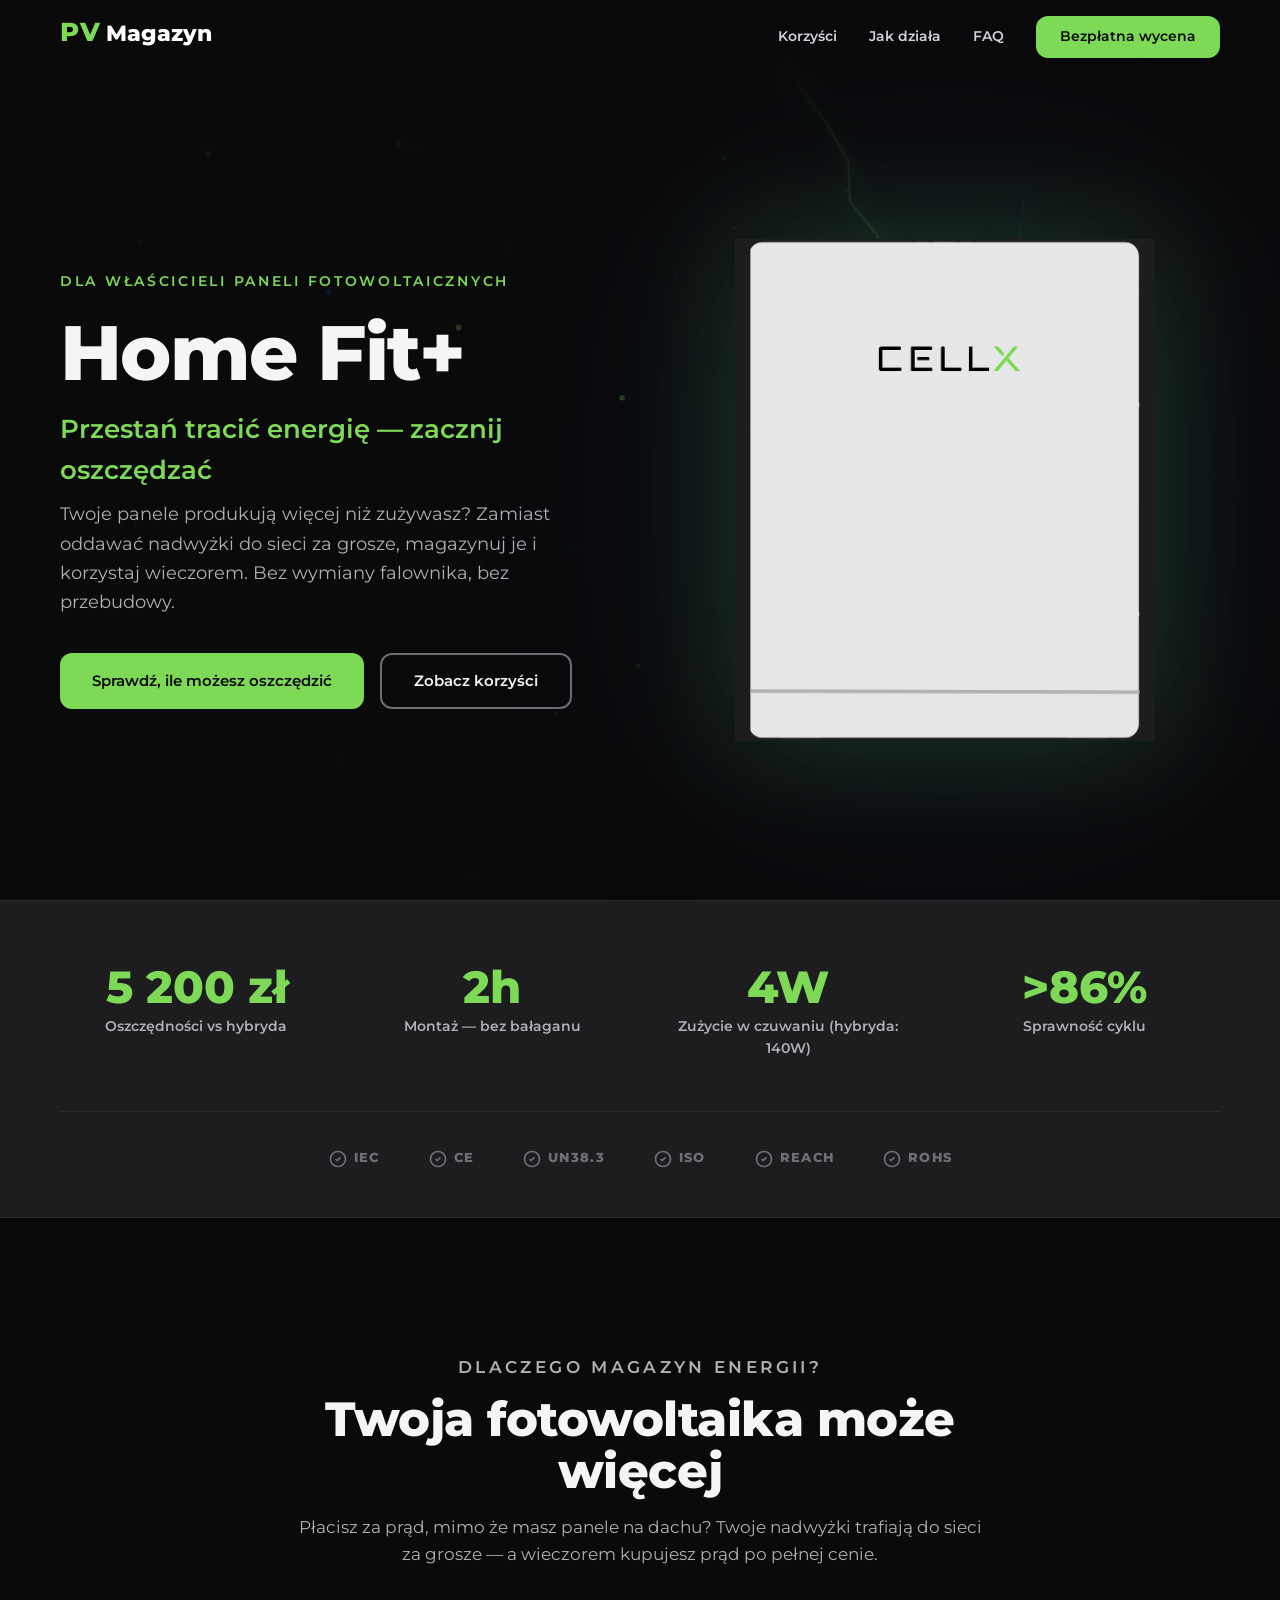
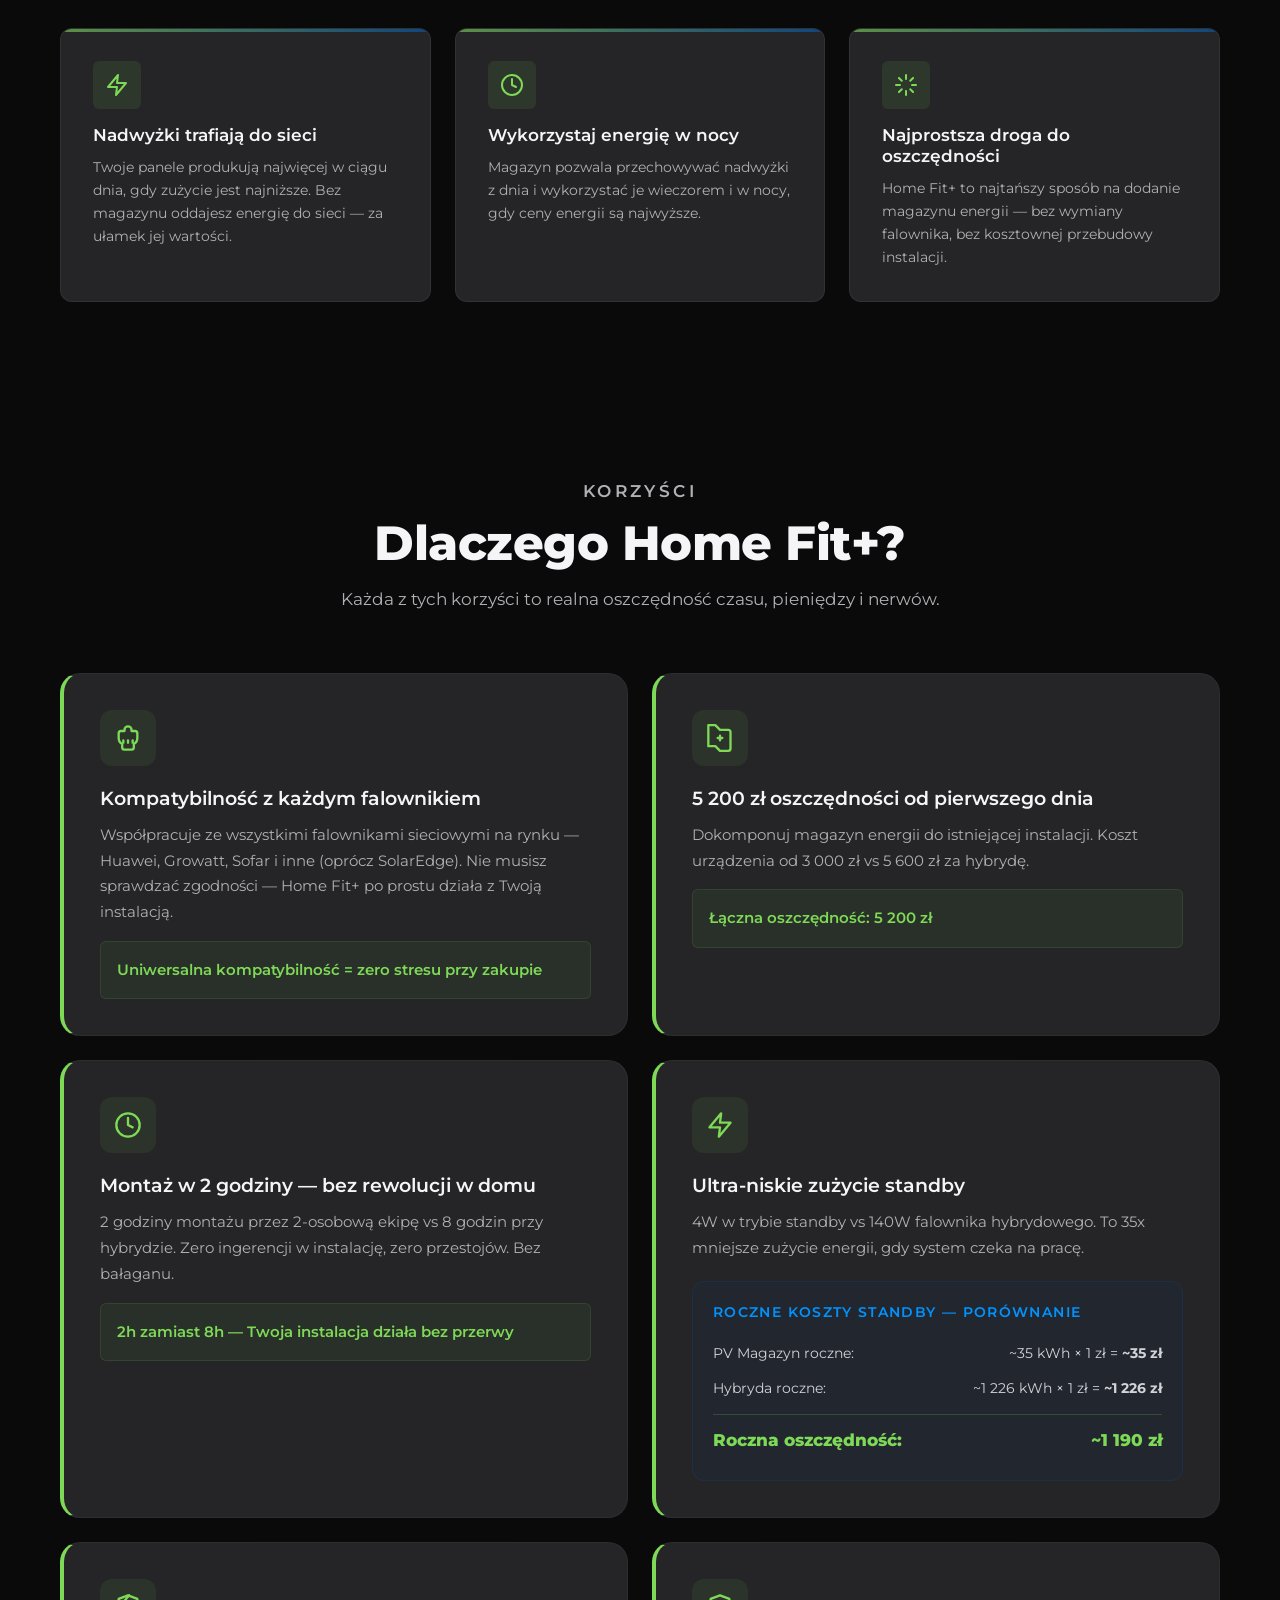
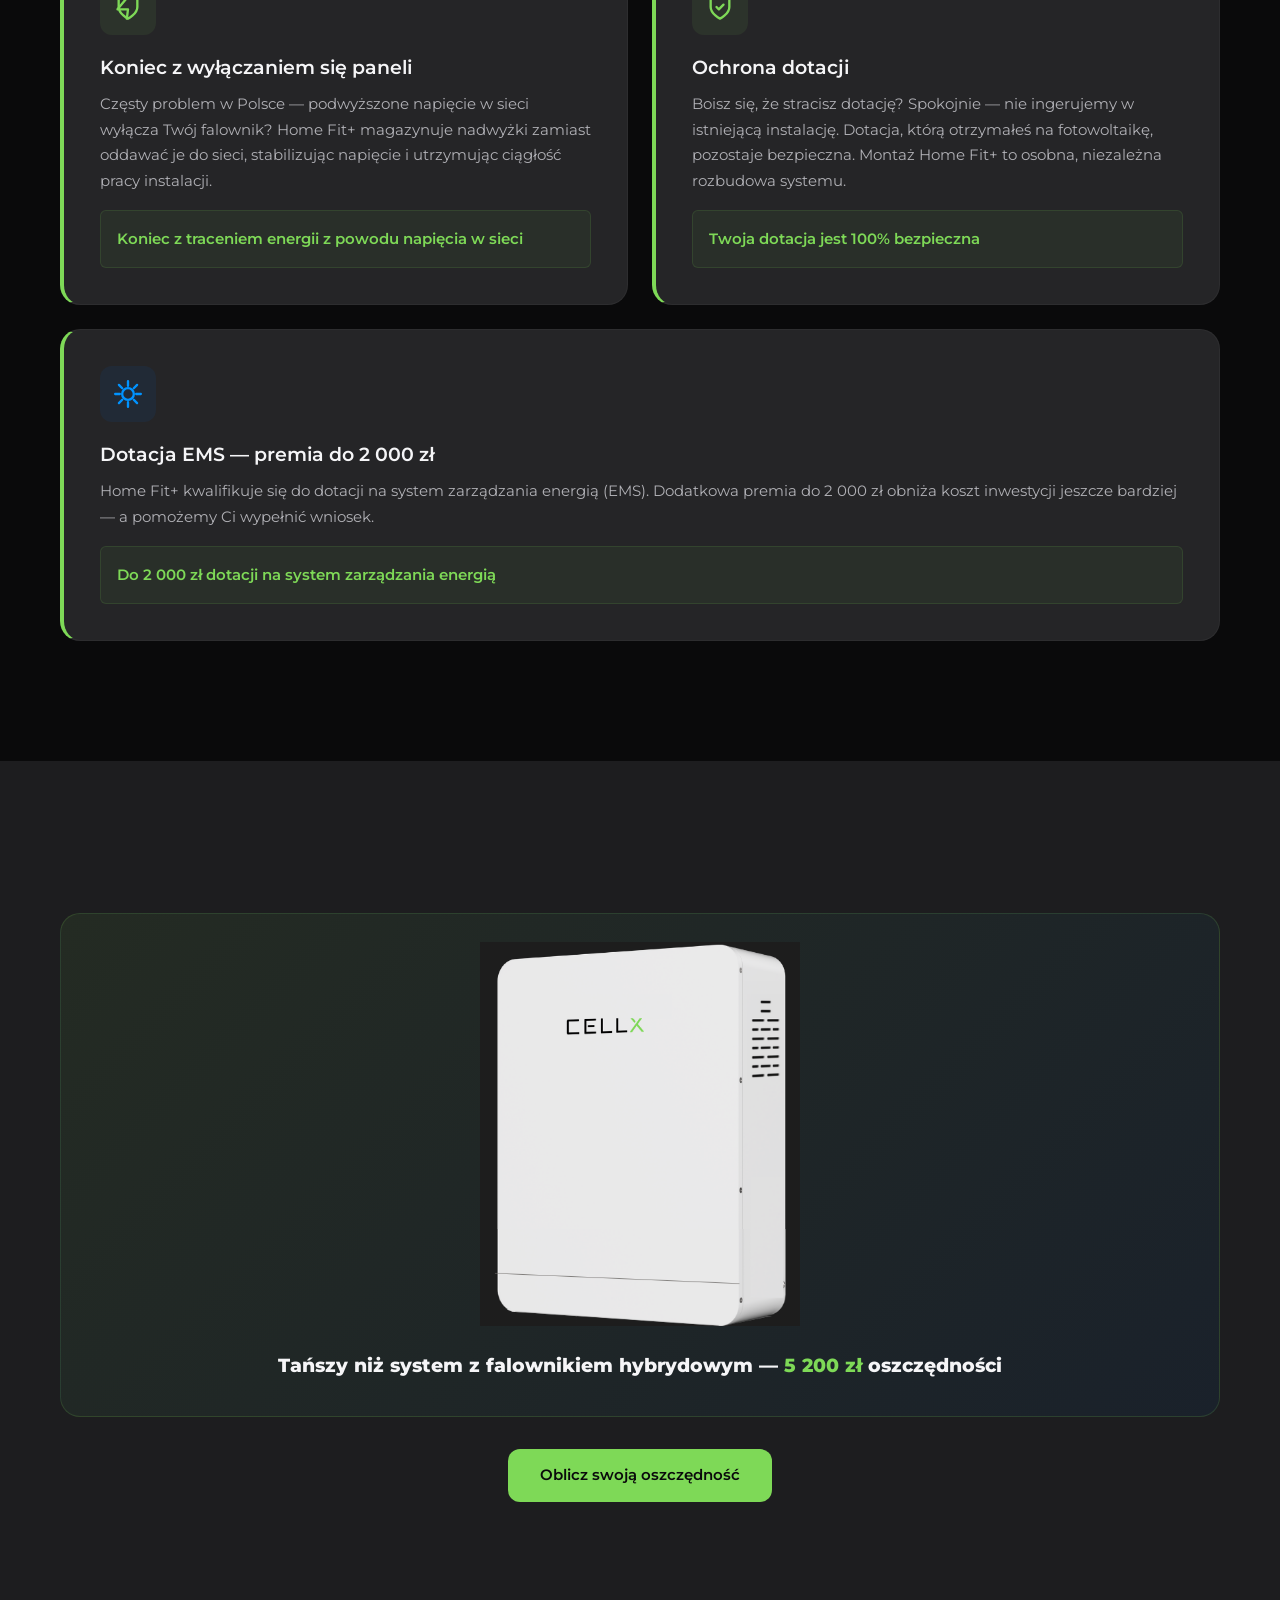
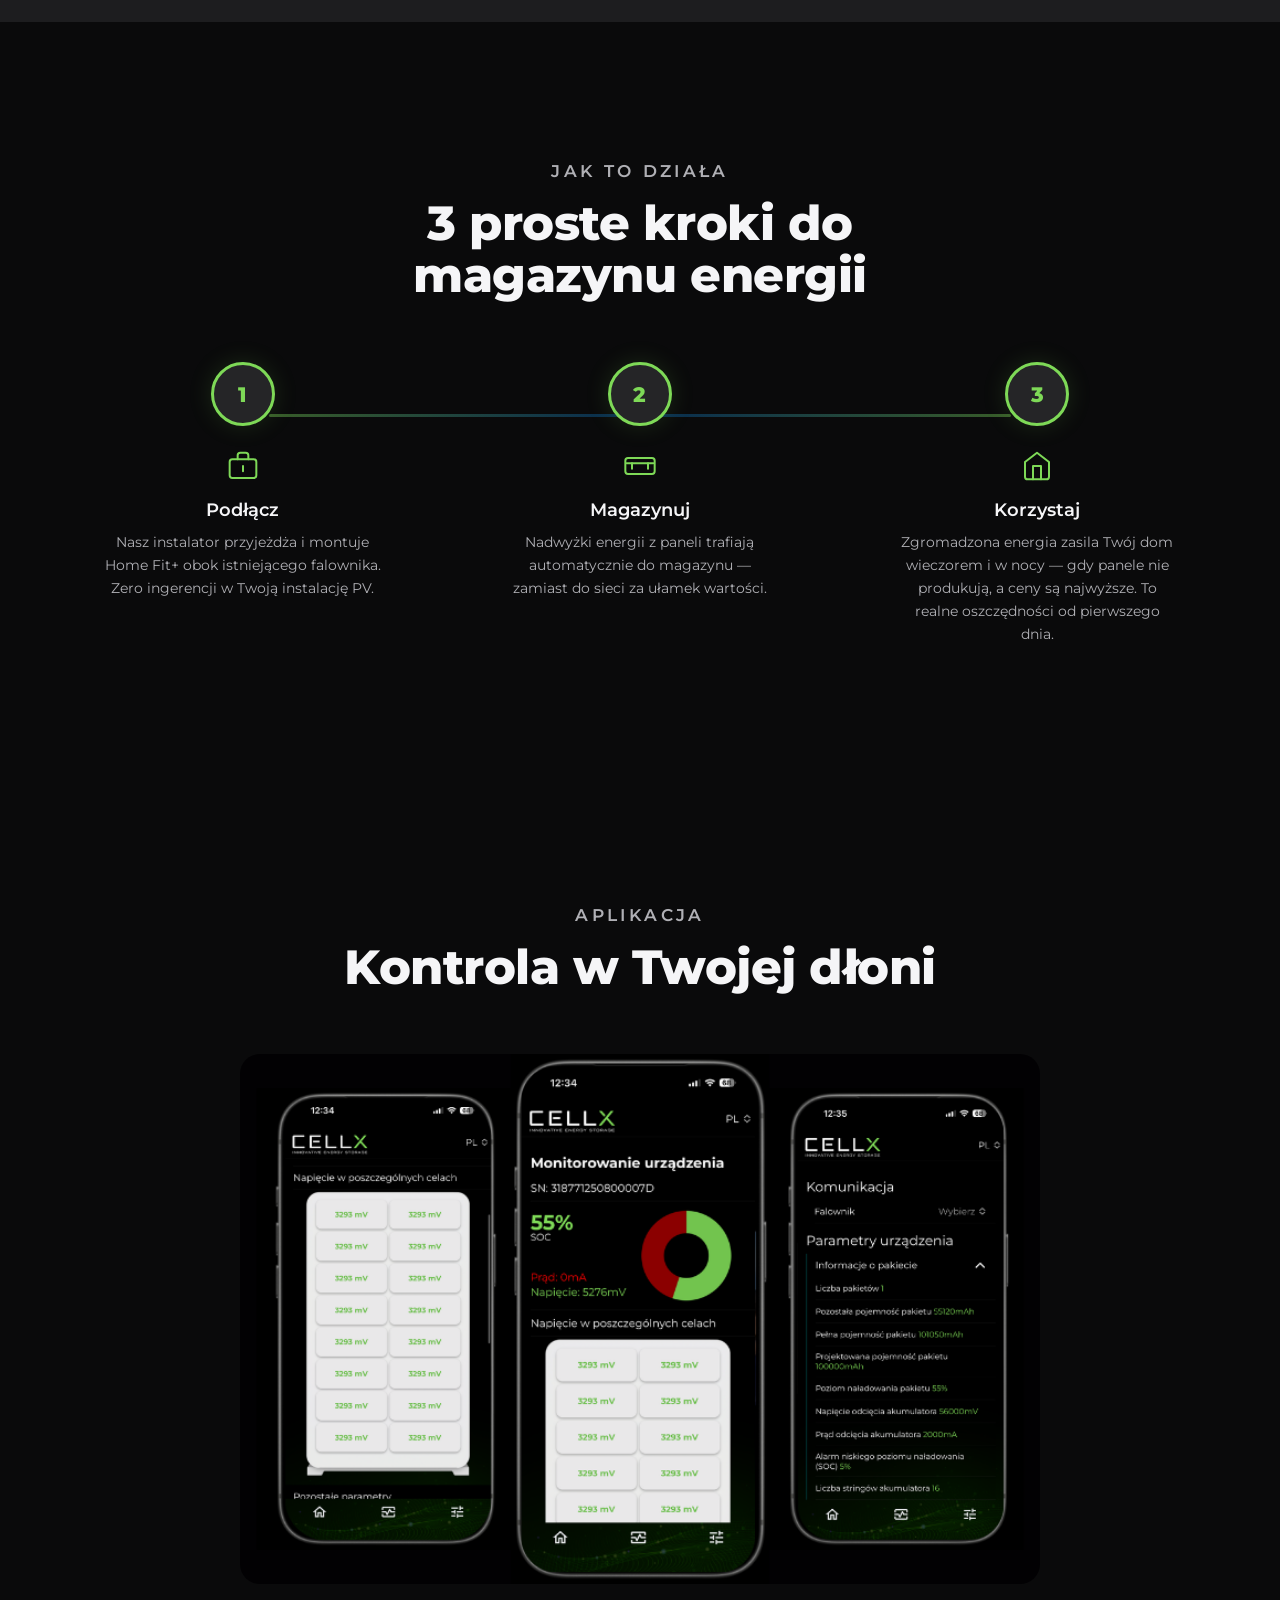
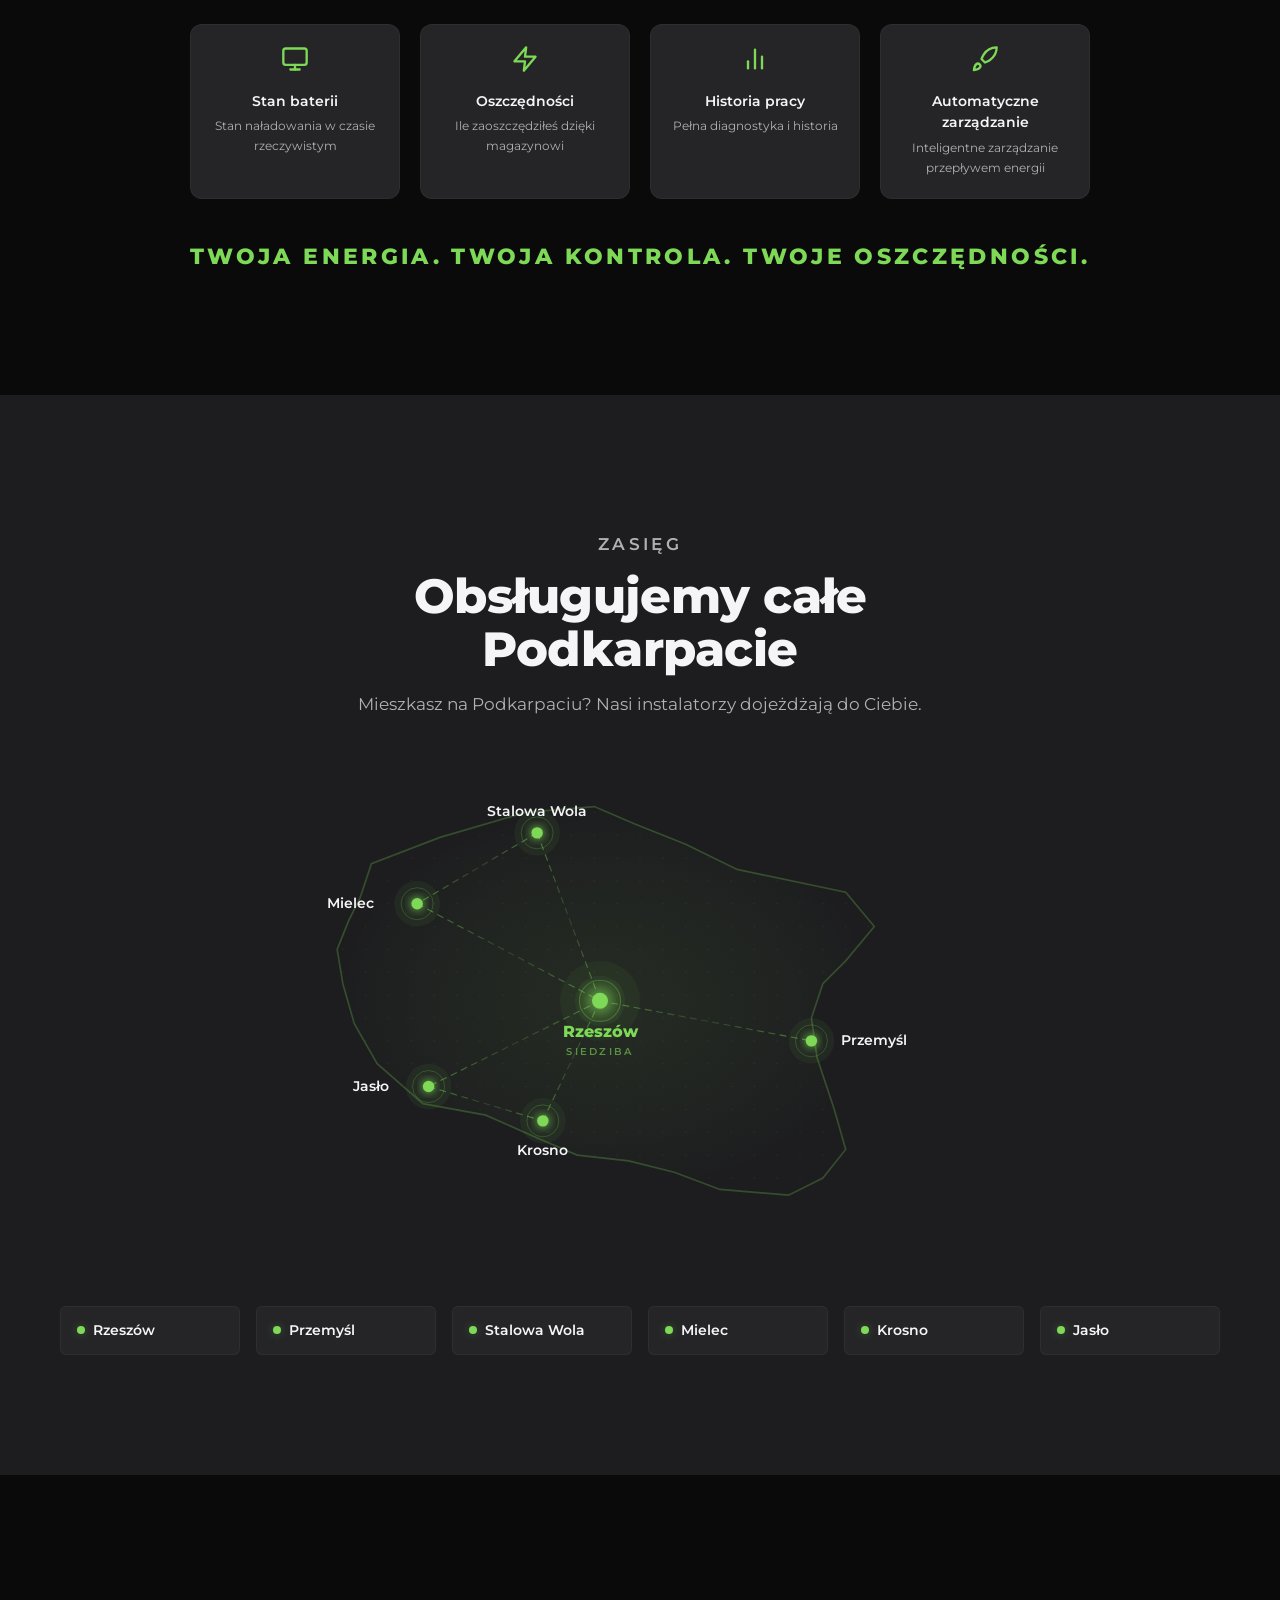
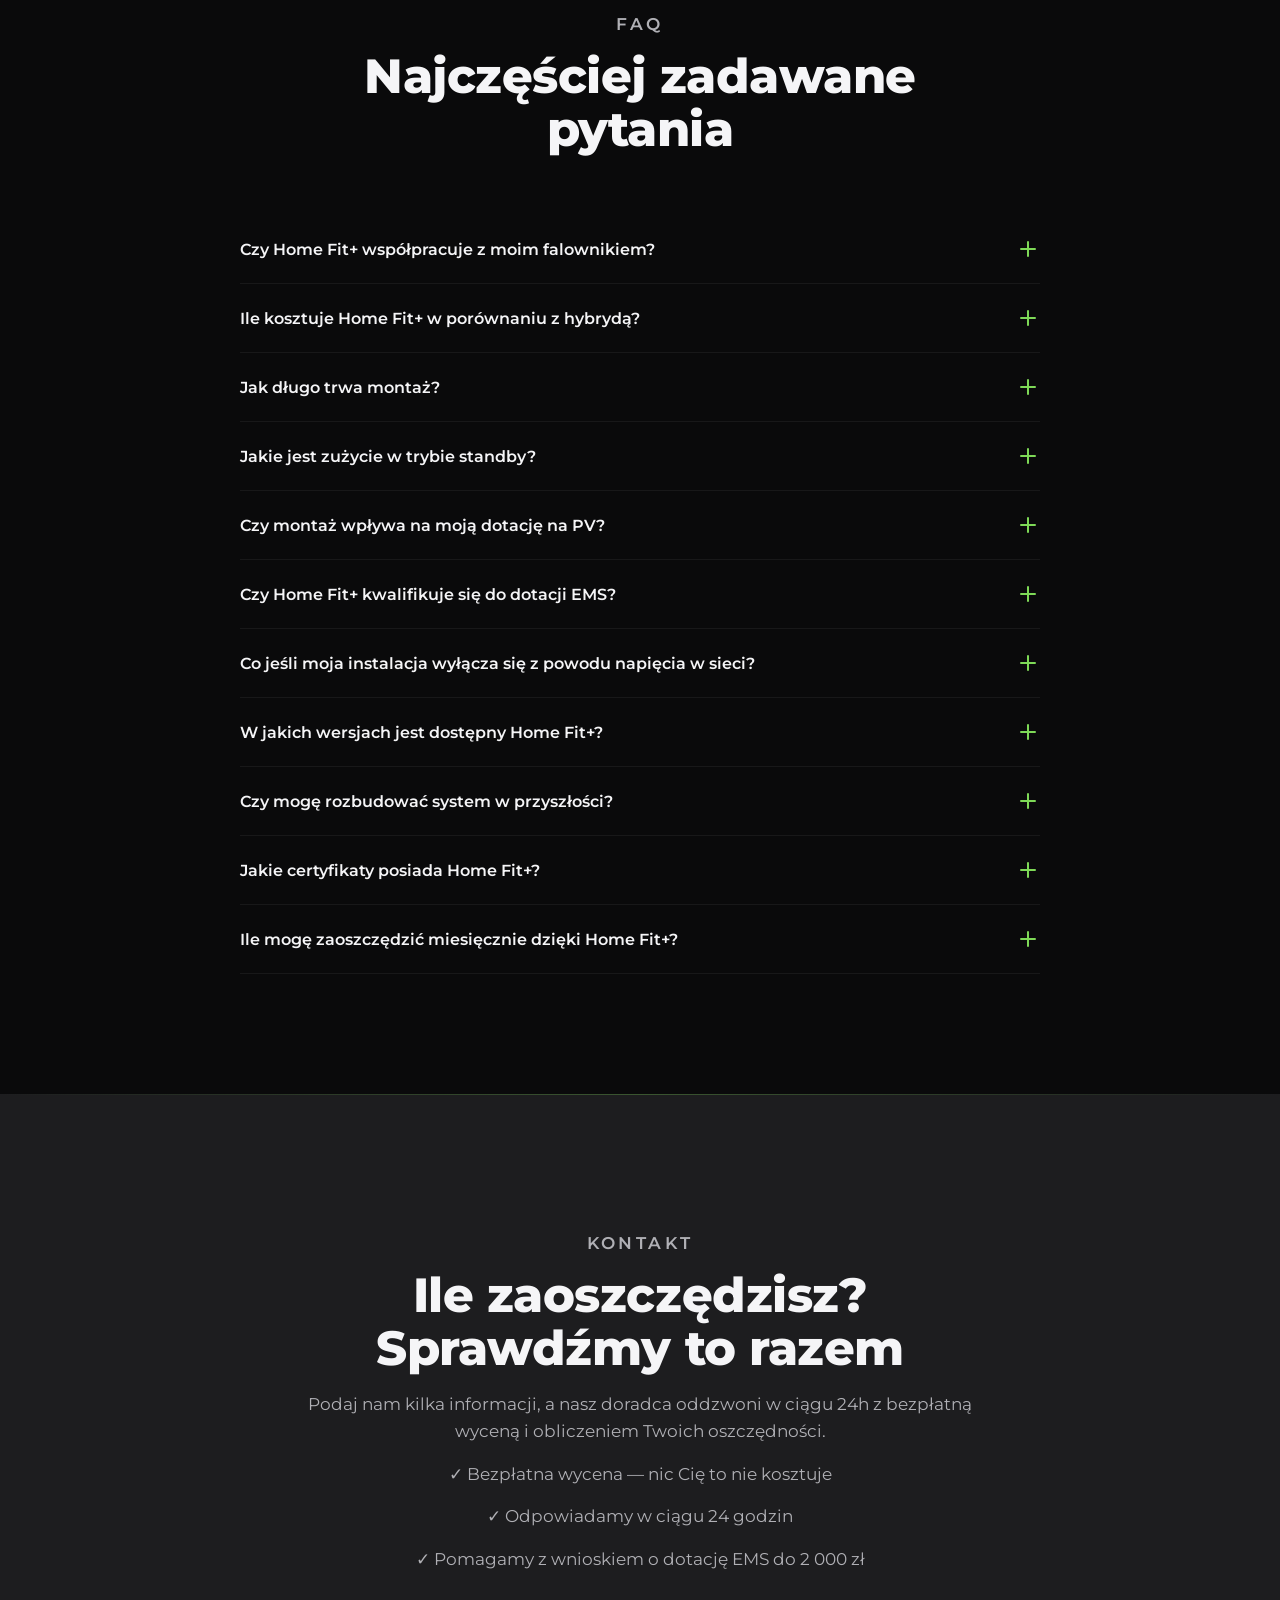
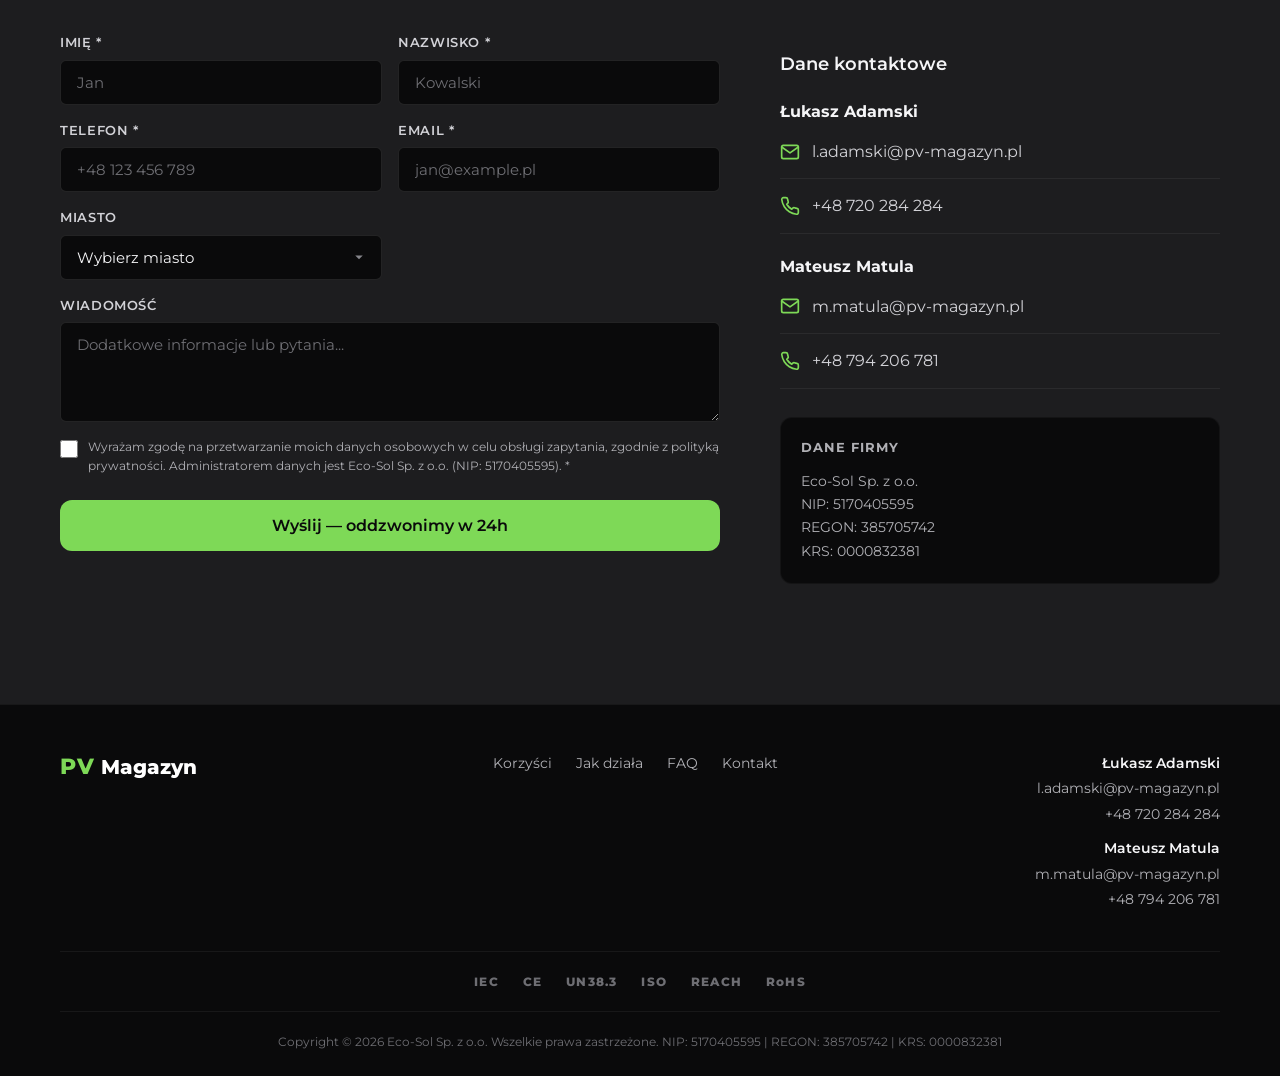
==== index.html @ bfedb5e6 "feat(form): add required phone field to contact form Co-Authored-By: Claude <noreply@anthropic.com>" ====
<!DOCTYPE html>
<html lang="pl">
<head>
  <meta charset="UTF-8">
  <meta name="viewport" content="width=device-width, initial-scale=1.0">
  <title>Home Fit+ — Magazynuj energię z paneli i oszczędzaj | Podkarpacie</title>
  <meta name="description" content="Masz panele fotowoltaiczne i tracisz nadwyżki energii? PV Magazyn Home Fit+ magazynuje Twoją energię — bez wymiany falownika, 5 200 zł taniej niż hybryda. Montaż w 2h. Bezpłatna wycena.">
  <meta name="robots" content="index, follow">
  <link rel="canonical" href="https://pv-magazyn.pl/">

  <!-- Open Graph -->
  <meta property="og:title" content="Home Fit+ — Magazynuj energię z paneli i oszczędzaj">
  <meta property="og:description" content="Masz panele fotowoltaiczne i tracisz nadwyżki energii? PV Magazyn Home Fit+ magazynuje Twoją energię — bez wymiany falownika, 5 200 zł taniej niż hybryda. Montaż w 2h. Bezpłatna wycena.">
  <meta property="og:type" content="website">
  <meta property="og:locale" content="pl_PL">
  <meta property="og:image" content="https://pv-magazyn.pl/assets/images/CellXHomeFit.png">

  <!-- Fonts -->
  <link rel="preconnect" href="https://fonts.googleapis.com">
  <link rel="preconnect" href="https://fonts.gstatic.com" crossorigin>
  <link href="https://fonts.googleapis.com/css2?family=Montserrat:wght@400;600;800&display=swap" rel="stylesheet">

  <link rel="stylesheet" href="css/styles.css">

  <!-- Structured Data -->
  <script type="application/ld+json">
  {
    "@context": "https://schema.org",
    "@type": "Product",
    "name": "Home Fit+",
    "description": "Magazyn energii dla właścicieli paneli fotowoltaicznych. Dodaj baterię do istniejącej instalacji PV bez wymiany falownika — 5 200 zł taniej niż hybryda, montaż w 2h.",
    "brand": { "@type": "Brand", "name": "PV Magazyn" },
    "manufacturer": {
      "@type": "Organization",
      "name": "PV Magazyn",
      "url": "https://pv-magazyn.pl",
      "taxID": "6793304257"
    },
    "offers": {
      "@type": "Offer",
      "priceCurrency": "PLN",
      "price": "3000",
      "availability": "https://schema.org/InStock"
    },
    "image": "https://pv-magazyn.pl/assets/images/CellXHomeFit.png"
  }
  </script>
  <script type="application/ld+json">
  {
    "@context": "https://schema.org",
    "@type": "FAQPage",
    "mainEntity": [
      {
        "@type": "Question",
        "name": "Czy Home Fit+ współpracuje z moim falownikiem?",
        "acceptedAnswer": {
          "@type": "Answer",
          "text": "Home Fit+ współpracuje ze wszystkimi falownikami sieciowymi dostępnymi na rynku, z wyjątkiem SolarEdge. Nie wymaga wymiany istniejącego falownika."
        }
      },
      {
        "@type": "Question",
        "name": "Ile kosztuje Home Fit+ w porównaniu z falownikiem hybrydowym?",
        "acceptedAnswer": {
          "@type": "Answer",
          "text": "Cena urządzenia Home Fit+ zaczyna się od 3 000 zł, podczas gdy wymiana na falownik hybrydowy kosztuje od 5 600 zł. Łączna oszczędność wynosi około 5 200 zł, uwzględniając koszty materiałów i robocizny."
        }
      },
      {
        "@type": "Question",
        "name": "Jak długo trwa montaż Home Fit+?",
        "acceptedAnswer": {
          "@type": "Answer",
          "text": "Montaż Home Fit+ trwa około 2 godzin i jest realizowany przez 2-osobową ekipę. W porównaniu, wymiana falownika hybrydowego zajmuje około 8 godzin."
        }
      },
      {
        "@type": "Question",
        "name": "Jakie jest zużycie energii w trybie standby?",
        "acceptedAnswer": {
          "@type": "Answer",
          "text": "Home Fit+ zużywa zaledwie 4W w trybie standby, co daje roczny koszt około 35 zł. Falownik hybrydowy zużywa 140W w standby, co kosztuje około 1 226 zł rocznie. Roczna oszczędność to około 1 190 zł."
        }
      },
      {
        "@type": "Question",
        "name": "Czy montaż wpływa na dotację na instalację PV?",
        "acceptedAnswer": {
          "@type": "Answer",
          "text": "Nie. Home Fit+ nie ingeruje w istniejącą instalację fotowoltaiczną, więc dotacja, którą otrzymałeś na instalację PV, pozostaje bezpieczna."
        }
      },
      {
        "@type": "Question",
        "name": "Czy Home Fit+ kwalifikuje się do dotacji EMS?",
        "acceptedAnswer": {
          "@type": "Answer",
          "text": "Tak. Home Fit+ jako system zarządzania energią kwalifikuje się do dotacji EMS — premii do 2 000 zł."
        }
      },
      {
        "@type": "Question",
        "name": "Co jeśli moja instalacja wyłącza się z powodu podwyższonego napięcia w sieci?",
        "acceptedAnswer": {
          "@type": "Answer",
          "text": "Home Fit+ rozwiązuje problem wyłączania instalacji spowodowany podwyższonym napięciem w sieci. Magazynuje nadwyżki energii zamiast oddawać je do sieci, stabilizując napięcie i zapewniając ciągłość pracy instalacji."
        }
      },
      {
        "@type": "Question",
        "name": "W jakich wersjach dostępny jest Home Fit+?",
        "acceptedAnswer": {
          "@type": "Answer",
          "text": "Home Fit+ występuje w dwóch wersjach o mocy 2 kW i 4 kW. Obie wersje obsługują napięcie wejściowe DC PV do 1000V i mają sprawność cyklu ładowanie/rozładowywanie powyżej 86%."
        }
      },
      {
        "@type": "Question",
        "name": "Czy mogę rozbudować system w przyszłości?",
        "acceptedAnswer": {
          "@type": "Answer",
          "text": "Tak. Magazyny mają modułową budowę — można zacząć od 5 kWh i rozbudować system w przyszłości w miarę rosnących potrzeb energetycznych."
        }
      },
      {
        "@type": "Question",
        "name": "Jakie certyfikaty posiada Home Fit+?",
        "acceptedAnswer": {
          "@type": "Answer",
          "text": "Home Fit+ posiada certyfikaty IEC, CE, UN38.3, ISO, REACH i RoHS, potwierdzające pełną zgodność z europejskimi wymogami bezpieczeństwa i ochrony środowiska."
        }
      },
      {
        "@type": "Question",
        "name": "Ile mogę zaoszczędzić miesięcznie dzięki Home Fit+?",
        "acceptedAnswer": {
          "@type": "Answer",
          "text": "Typowy właściciel instalacji 6–10 kWp oszczędza od 200 do 400 zł miesięcznie dzięki magazynowaniu nadwyżek energii zamiast oddawania ich do sieci. Dokładna kwota zależy od zużycia, mocy paneli i taryfy."
        }
      }
    ]
  }
  </script>
  <script type="application/ld+json">
  [
    {
      "@context": "https://schema.org",
      "@type": "LocalBusiness",
      "name": "PV Magazyn — magazyny energii Rzeszów",
      "image": "https://pv-magazyn.pl/assets/images/CellXHomeFit.png",
      "telephone": "+48720284284",
      "email": "l.adamski@pv-magazyn.pl",
      "address": { "@type": "PostalAddress", "addressLocality": "Rzeszów", "addressRegion": "podkarpackie", "addressCountry": "PL" },
      "areaServed": "Rzeszów"
    },
    {
      "@context": "https://schema.org",
      "@type": "LocalBusiness",
      "name": "PV Magazyn — magazyny energii Przemyśl",
      "telephone": "+48720284284",
      "email": "l.adamski@pv-magazyn.pl",
      "address": { "@type": "PostalAddress", "addressLocality": "Przemyśl", "addressRegion": "podkarpackie", "addressCountry": "PL" },
      "areaServed": "Przemyśl"
    },
    {
      "@context": "https://schema.org",
      "@type": "LocalBusiness",
      "name": "PV Magazyn — magazyny energii Stalowa Wola",
      "telephone": "+48720284284",
      "email": "l.adamski@pv-magazyn.pl",
      "address": { "@type": "PostalAddress", "addressLocality": "Stalowa Wola", "addressRegion": "podkarpackie", "addressCountry": "PL" },
      "areaServed": "Stalowa Wola"
    },
    {
      "@context": "https://schema.org",
      "@type": "LocalBusiness",
      "name": "PV Magazyn — magazyny energii Mielec",
      "telephone": "+48720284284",
      "email": "l.adamski@pv-magazyn.pl",
      "address": { "@type": "PostalAddress", "addressLocality": "Mielec", "addressRegion": "podkarpackie", "addressCountry": "PL" },
      "areaServed": "Mielec"
    },
    {
      "@context": "https://schema.org",
      "@type": "LocalBusiness",
      "name": "PV Magazyn — magazyny energii Krosno",
      "telephone": "+48720284284",
      "email": "l.adamski@pv-magazyn.pl",
      "address": { "@type": "PostalAddress", "addressLocality": "Krosno", "addressRegion": "podkarpackie", "addressCountry": "PL" },
      "areaServed": "Krosno"
    },
    {
      "@context": "https://schema.org",
      "@type": "LocalBusiness",
      "name": "PV Magazyn — magazyny energii Jasło",
      "telephone": "+48720284284",
      "email": "l.adamski@pv-magazyn.pl",
      "address": { "@type": "PostalAddress", "addressLocality": "Jasło", "addressRegion": "podkarpackie", "addressCountry": "PL" },
      "areaServed": "Jasło"
    }
  ]
  </script>
  <script type="application/ld+json">
  {
    "@context": "https://schema.org",
    "@type": "BreadcrumbList",
    "itemListElement": [
      { "@type": "ListItem", "position": 1, "name": "PV Magazyn", "item": "https://pv-magazyn.pl" },
      { "@type": "ListItem", "position": 2, "name": "Home Fit+", "item": "https://pv-magazyn.pl/" }
    ]
  }
  </script>
</head>
<body>

<!-- ========== NAVIGATION ========== -->
<nav class="navbar" role="navigation" aria-label="Nawigacja główna">
  <div class="container">
    <a href="#" class="nav-logo" aria-label="PV Magazyn — strona główna">
      <svg xmlns="http://www.w3.org/2000/svg" viewBox="0 0 250 40" height="32">
        <text x="0" y="30" font-family="Montserrat, sans-serif" font-weight="800" font-size="32" fill="#7ed957" letter-spacing="0.05em">PV</text>
        <text x="58" y="30" font-family="Montserrat, sans-serif" font-weight="800" font-size="28" fill="#ffffff">Magazyn</text>
      </svg>
    </a>

    <div class="nav-links">
      <a href="#korzysci">Korzyści</a>
      <a href="#jak-dziala">Jak działa</a>
      <a href="#faq">FAQ</a>
      <a href="#kontakt" class="btn btn-primary btn-small nav-cta">Bezpłatna wycena</a>
    </div>

    <button class="hamburger" aria-label="Menu" aria-expanded="false">
      <span></span><span></span><span></span>
    </button>
  </div>
</nav>

<!-- Mobile Navigation -->
<div class="mobile-nav" role="navigation" aria-label="Menu mobilne">
  <a href="#korzysci">Korzyści</a>
  <a href="#jak-dziala">Jak działa</a>
  <a href="#faq">FAQ</a>
  <a href="#kontakt" class="btn btn-primary">Bezpłatna wycena</a>
</div>

<!-- ========== HERO ========== -->
<section class="hero" id="hero">
  <div class="hero-canvas" aria-hidden="true">
    <canvas id="heroCanvas"></canvas>
  </div>
  <div class="hero-overlay"></div>

  <div class="container">
    <div class="hero-content">
      <p class="eyebrow hero-eyebrow">Dla właścicieli paneli fotowoltaicznych</p>
      <h1>Home&nbsp;Fit+</h1>
      <p class="hero-tagline">Przestań tracić energię — zacznij oszczędzać</p>
      <p class="hero-sub">Twoje panele produkują więcej niż zużywasz? Zamiast oddawać nadwyżki do sieci za grosze, magazynuj je i korzystaj wieczorem. Bez wymiany falownika, bez przebudowy.</p>
      <div class="hero-ctas">
        <a href="#kontakt" class="btn btn-primary">Sprawdź, ile możesz oszczędzić</a>
        <a href="#korzysci" class="btn btn-outline">Zobacz korzyści</a>
      </div>
    </div>
    <div class="hero-image">
      <img src="assets/images/CellXHomeFit.png" alt="Home Fit+ — polski magazyn energii w białej, kompaktowej obudowie z logo PV Magazyn" width="420" height="500" loading="eager">
    </div>
  </div>
</section>

<!-- ========== TRUST STRIP ========== -->
<section class="trust-strip" aria-label="Kluczowe statystyki">
  <div class="container">
    <div class="stats-grid">
      <div class="stat-item reveal">
        <div class="stat-value" data-count="5 200" data-suffix=" zł">0 zł</div>
        <div class="stat-label">Oszczędności vs hybryda</div>
      </div>
      <div class="stat-item reveal reveal-delay-1">
        <div class="stat-value" data-count="2" data-suffix="h">0h</div>
        <div class="stat-label">Montaż — bez bałaganu</div>
      </div>
      <div class="stat-item reveal reveal-delay-2">
        <div class="stat-value" data-count="4" data-suffix="W">0W</div>
        <div class="stat-label">Zużycie w czuwaniu (hybryda: 140W)</div>
      </div>
      <div class="stat-item reveal reveal-delay-3">
        <div class="stat-value" data-count="86" data-prefix=">" data-suffix="%">0%</div>
        <div class="stat-label">Sprawność cyklu</div>
      </div>
    </div>

    <div class="cert-row reveal">
      <span class="cert-item">
        <svg viewBox="0 0 24 24"><path d="M9 12l2 2 4-4m6 2a9 9 0 11-18 0 9 9 0 0118 0z" stroke="currentColor" fill="none" stroke-width="2"/></svg>
        IEC
      </span>
      <span class="cert-item">
        <svg viewBox="0 0 24 24"><path d="M9 12l2 2 4-4m6 2a9 9 0 11-18 0 9 9 0 0118 0z" stroke="currentColor" fill="none" stroke-width="2"/></svg>
        CE
      </span>
      <span class="cert-item">
        <svg viewBox="0 0 24 24"><path d="M9 12l2 2 4-4m6 2a9 9 0 11-18 0 9 9 0 0118 0z" stroke="currentColor" fill="none" stroke-width="2"/></svg>
        UN38.3
      </span>
      <span class="cert-item">
        <svg viewBox="0 0 24 24"><path d="M9 12l2 2 4-4m6 2a9 9 0 11-18 0 9 9 0 0118 0z" stroke="currentColor" fill="none" stroke-width="2"/></svg>
        ISO
      </span>
      <span class="cert-item">
        <svg viewBox="0 0 24 24"><path d="M9 12l2 2 4-4m6 2a9 9 0 11-18 0 9 9 0 0118 0z" stroke="currentColor" fill="none" stroke-width="2"/></svg>
        REACH
      </span>
      <span class="cert-item">
        <svg viewBox="0 0 24 24"><path d="M9 12l2 2 4-4m6 2a9 9 0 11-18 0 9 9 0 0118 0z" stroke="currentColor" fill="none" stroke-width="2"/></svg>
        RoHS
      </span>
    </div>
  </div>
</section>

<!-- ========== CONTEXT INTRO ========== -->
<section class="context-intro section">
  <div class="container">
    <div class="section-header reveal">
      <p class="eyebrow">Dlaczego magazyn energii?</p>
      <h2>Twoja fotowoltaika może więcej</h2>
      <p>Płacisz za prąd, mimo że masz panele na dachu? Twoje nadwyżki trafiają do sieci za grosze — a wieczorem kupujesz prąd po pełnej cenie.</p>
    </div>

    <div class="context-cards">
      <div class="context-card reveal">
        <div class="context-card-icon">
          <svg viewBox="0 0 24 24"><path d="M13 2L3 14h9l-1 8 10-12h-9l1-8z"/></svg>
        </div>
        <h3>Nadwyżki trafiają do sieci</h3>
        <p>Twoje panele produkują najwięcej w ciągu dnia, gdy zużycie jest najniższe. Bez magazynu oddajesz energię do sieci — za ułamek jej wartości.</p>
      </div>
      <div class="context-card reveal reveal-delay-1">
        <div class="context-card-icon">
          <svg viewBox="0 0 24 24"><circle cx="12" cy="12" r="10"/><path d="M12 6v6l4 2"/></svg>
        </div>
        <h3>Wykorzystaj energię w nocy</h3>
        <p>Magazyn pozwala przechowywać nadwyżki z dnia i wykorzystać je wieczorem i w nocy, gdy ceny energii są najwyższe.</p>
      </div>
      <div class="context-card reveal reveal-delay-2">
        <div class="context-card-icon">
          <svg viewBox="0 0 24 24"><path d="M12 2v4m0 12v4M4.93 4.93l2.83 2.83m8.48 8.48l2.83 2.83M2 12h4m12 0h4M4.93 19.07l2.83-2.83m8.48-8.48l2.83-2.83"/></svg>
        </div>
        <h3>Najprostsza droga do oszczędności</h3>
        <p>Home Fit+ to najtańszy sposób na dodanie magazynu energii — bez wymiany falownika, bez kosztownej przebudowy instalacji.</p>
      </div>
    </div>
  </div>
</section>

<!-- ========== CORE BENEFITS ========== -->
<section class="benefits section" id="korzysci">
  <div class="container">
    <div class="section-header reveal">
      <p class="eyebrow">Korzyści</p>
      <h2>Dlaczego Home Fit+?</h2>
      <p>Każda z tych korzyści to realna oszczędność czasu, pieniędzy i nerwów.</p>
    </div>

    <div class="benefits-grid">

      <!-- Benefit 1: Compatibility -->
      <div class="benefit-card">
        <div class="benefit-icon">
          <svg viewBox="0 0 24 24"><path d="M12 2a3 3 0 00-3 3v1H6a2 2 0 00-2 2v4a6 6 0 003 5.2V20a2 2 0 002 2h6a2 2 0 002-2v-2.8A6 6 0 0020 12V8a2 2 0 00-2-2h-3V5a3 3 0 00-3-3z"/><path d="M8 14v2m4-2v2m4-2v2"/></svg>
        </div>
        <h3>Kompatybilność z każdym falownikiem</h3>
        <p>Współpracuje ze wszystkimi falownikami sieciowymi na rynku — Huawei, Growatt, Sofar i inne (oprócz SolarEdge). Nie musisz sprawdzać zgodności — Home Fit+ po prostu działa z Twoją instalacją.</p>
        <div class="benefit-highlight">Uniwersalna kompatybilność = zero stresu przy zakupie</div>
      </div>

      <!-- Benefit 2: Cheaper -->
      <div class="benefit-card">
        <div class="benefit-icon">
          <svg viewBox="0 0 24 24"><path d="M19 5h-7L8 1H2v18h6l4 4h7a2 2 0 002-2V7a2 2 0 00-2-2z"/><path d="M12 10v4m-2-2h4"/></svg>
        </div>
        <h3>5 200 zł oszczędności od pierwszego dnia</h3>
        <p>Dokomponuj magazyn energii do istniejącej instalacji. Koszt urządzenia od 3 000 zł vs 5 600 zł za hybrydę.</p>
        <div class="benefit-highlight">Łączna oszczędność: 5 200 zł</div>
      </div>

      <!-- Benefit 3: Faster install -->
      <div class="benefit-card">
        <div class="benefit-icon">
          <svg viewBox="0 0 24 24"><circle cx="12" cy="12" r="10"/><polyline points="12 6 12 12 16 14"/></svg>
        </div>
        <h3>Montaż w 2 godziny — bez rewolucji w domu</h3>
        <p>2 godziny montażu przez 2-osobową ekipę vs 8 godzin przy hybrydzie. Zero ingerencji w instalację, zero przestojów. Bez bałaganu.</p>
        <div class="benefit-highlight">2h zamiast 8h — Twoja instalacja działa bez przerwy</div>
      </div>

      <!-- Benefit 4: Ultra-low standby -->
      <div class="benefit-card">
        <div class="benefit-icon">
          <svg viewBox="0 0 24 24"><path d="M13 2L3 14h9l-1 8 10-12h-9l1-8z"/></svg>
        </div>
        <h3>Ultra-niskie zużycie standby</h3>
        <p>4W w trybie standby vs 140W falownika hybrydowego. To 35x mniejsze zużycie energii, gdy system czeka na pracę.</p>
        <div class="calc-card">
          <h4>Roczne koszty standby — porównanie</h4>
          <div class="calc-row">
            <span>PV Magazyn roczne:</span>
            <span>~35 kWh × 1 zł = <strong>~35 zł</strong></span>
          </div>
          <div class="calc-row">
            <span>Hybryda roczne:</span>
            <span>~1 226 kWh × 1 zł = <strong>~1 226 zł</strong></span>
          </div>
          <div class="calc-row total">
            <span>Roczna oszczędność:</span>
            <span>~1 190 zł</span>
          </div>
        </div>
      </div>

      <!-- Benefit 5: Voltage fix -->
      <div class="benefit-card">
        <div class="benefit-icon">
          <svg viewBox="0 0 24 24"><path d="M12 22s8-4 8-10V5l-8-3-8 3v7c0 6 8 10 8 10z"/><path d="M13 2L3 14h9l-1 8"/></svg>
        </div>
        <h3>Koniec z wyłączaniem się paneli</h3>
        <p>Częsty problem w Polsce — podwyższone napięcie w sieci wyłącza Twój falownik? Home Fit+ magazynuje nadwyżki zamiast oddawać je do sieci, stabilizując napięcie i utrzymując ciągłość pracy instalacji.</p>
        <div class="benefit-highlight">Koniec z traceniem energii z powodu napięcia w sieci</div>
      </div>

      <!-- Benefit 6: Subsidy protection -->
      <div class="benefit-card">
        <div class="benefit-icon">
          <svg viewBox="0 0 24 24"><path d="M12 22s8-4 8-10V5l-8-3-8 3v7c0 6 8 10 8 10z"/><path d="M9 12l2 2 4-4"/></svg>
        </div>
        <h3>Ochrona dotacji</h3>
        <p>Boisz się, że stracisz dotację? Spokojnie — nie ingerujemy w istniejącą instalację. Dotacja, którą otrzymałeś na fotowoltaikę, pozostaje bezpieczna. Montaż Home Fit+ to osobna, niezależna rozbudowa systemu.</p>
        <div class="benefit-highlight">Twoja dotacja jest 100% bezpieczna</div>
      </div>

      <!-- Benefit 7: EMS grant -->
      <div class="benefit-card" style="grid-column: 1 / -1;">
        <div class="benefit-icon" style="background: rgba(0,92,187,0.1);">
          <svg viewBox="0 0 24 24" style="stroke: var(--blue); filter: brightness(1.6);"><path d="M12 1v4M12 19v4M4.22 4.22l2.83 2.83M16.95 16.95l2.83 2.83M1 12h4M19 12h4M4.22 19.78l2.83-2.83M16.95 7.05l2.83-2.83"/><circle cx="12" cy="12" r="5"/></svg>
        </div>
        <h3>Dotacja EMS — premia do 2 000 zł</h3>
        <p>Home Fit+ kwalifikuje się do dotacji na system zarządzania energią (EMS). Dodatkowa premia do 2 000 zł obniża koszt inwestycji jeszcze bardziej — a pomożemy Ci wypełnić wniosek.</p>
        <div class="benefit-highlight">Do 2 000 zł dotacji na system zarządzania energią</div>
      </div>

    </div>
  </div>
</section>

<!-- ========== COMPARISON CTA ========== -->
<section class="comparison section" id="porownanie">
  <div class="container">
    <div class="comparison-callout reveal">
      <img src="assets/images/homefit2.png" alt="Home Fit+ — kompaktowa biała obudowa z logo PV Magazyn" width="600" height="500" loading="lazy" style="width: 100%; max-width: 320px; margin: 0 auto 24px; display: block;">
      <p>Tańszy niż system z falownikiem hybrydowym — <span class="text-green">5 200 zł</span> oszczędności</p>
    </div>
    <div class="comparison-cta reveal">
      <a href="#kontakt" class="btn btn-primary">Oblicz swoją oszczędność</a>
    </div>
  </div>
</section>

<!-- ========== HOW IT WORKS ========== -->
<section class="how-it-works section" id="jak-dziala">
  <div class="container">
    <div class="section-header reveal">
      <p class="eyebrow">Jak to działa</p>
      <h2>3 proste kroki do magazynu energii</h2>
    </div>

    <div class="steps-grid">
      <div class="step-card reveal">
        <div class="step-number">1</div>
        <div class="step-icon">
          <svg viewBox="0 0 24 24"><rect x="2" y="7" width="20" height="14" rx="2"/><path d="M16 7V4a2 2 0 00-2-2h-4a2 2 0 00-2 2v3"/><line x1="12" y1="12" x2="12" y2="16"/></svg>
        </div>
        <h3>Podłącz</h3>
        <p>Nasz instalator przyjeżdża i montuje Home Fit+ obok istniejącego falownika. Zero ingerencji w Twoją instalację PV.</p>
      </div>
      <div class="step-card reveal reveal-delay-1">
        <div class="step-number">2</div>
        <div class="step-icon">
          <svg viewBox="0 0 24 24"><rect x="1" y="6" width="22" height="12" rx="2"/><line x1="6" y1="10" x2="6" y2="14"/><line x1="18" y1="10" x2="18" y2="14"/><path d="M2 10h20"/></svg>
        </div>
        <h3>Magazynuj</h3>
        <p>Nadwyżki energii z paneli trafiają automatycznie do magazynu — zamiast do sieci za ułamek wartości.</p>
      </div>
      <div class="step-card reveal reveal-delay-2">
        <div class="step-number">3</div>
        <div class="step-icon">
          <svg viewBox="0 0 24 24"><path d="M3 9l9-7 9 7v11a2 2 0 01-2 2H5a2 2 0 01-2-2z"/><polyline points="9 22 9 12 15 12 15 22"/></svg>
        </div>
        <h3>Korzystaj</h3>
        <p>Zgromadzona energia zasila Twój dom wieczorem i w nocy — gdy panele nie produkują, a ceny są najwyższe. To realne oszczędności od pierwszego dnia.</p>
      </div>
    </div>
  </div>
</section>


<!-- ========== MOBILE APP ========== -->
<section class="mobile-app section">
  <div class="container">
    <div class="section-header reveal">
      <p class="eyebrow">Aplikacja</p>
      <h2>Kontrola w Twojej dłoni</h2>
    </div>

    <div class="app-visual reveal">
      <img src="assets/images/mobile_app.png" alt="Aplikacja mobilna PV Magazyn — trzy ekrany smartfona pokazujące monitoring magazynu energii: stan baterii, oszczędności, historia pracy" width="800" height="450" loading="lazy">
    </div>

    <div class="app-features reveal">
      <div class="app-feature">
        <svg viewBox="0 0 24 24"><rect x="2" y="3" width="20" height="14" rx="2"/><line x1="8" y1="21" x2="16" y2="21"/><line x1="12" y1="17" x2="12" y2="21"/></svg>
        <h4>Stan baterii</h4>
        <p>Stan naładowania w czasie rzeczywistym</p>
      </div>
      <div class="app-feature">
        <svg viewBox="0 0 24 24"><path d="M13 2L3 14h9l-1 8 10-12h-9l1-8z"/></svg>
        <h4>Oszczędności</h4>
        <p>Ile zaoszczędziłeś dzięki magazynowi</p>
      </div>
      <div class="app-feature">
        <svg viewBox="0 0 24 24"><line x1="18" y1="20" x2="18" y2="10"/><line x1="12" y1="20" x2="12" y2="4"/><line x1="6" y1="20" x2="6" y2="14"/></svg>
        <h4>Historia pracy</h4>
        <p>Pełna diagnostyka i historia</p>
      </div>
      <div class="app-feature">
        <svg viewBox="0 0 24 24"><path d="M4.5 16.5c-1.5 1.26-2 5-2 5s3.74-.5 5-2c.71-.84.7-2.13-.09-2.91a2.18 2.18 0 00-2.91-.09z"/><path d="M12 15l-3-3a22 22 0 012-3.95A12.88 12.88 0 0122 2c0 2.72-.78 7.5-6 11a22.35 22.35 0 01-4 2z"/></svg>
        <h4>Automatyczne zarządzanie</h4>
        <p>Inteligentne zarządzanie przepływem energii</p>
      </div>
    </div>

    <p class="app-tagline reveal">TWOJA ENERGIA. TWOJA KONTROLA. TWOJE OSZCZĘDNOŚCI.</p>
  </div>
</section>

<!-- ========== SERVICE AREA ========== -->
<section class="service-area section" id="obszar">
  <div class="container">
    <div class="section-header reveal">
      <p class="eyebrow">Zasięg</p>
      <h2>Obsługujemy całe Podkarpacie</h2>
      <p>Mieszkasz na Podkarpaciu? Nasi instalatorzy dojeżdżają do Ciebie.</p>
    </div>

    <!-- SVG Map of Podkarpacie -->
    <div class="map-container reveal">
      <svg class="map-svg" viewBox="0 0 700 420" xmlns="http://www.w3.org/2000/svg" role="img" aria-label="Mapa Podkarpacia z zaznaczonymi miastami obsługi PV Magazyn">
        <defs>
          <!-- Green glow filter for cities -->
          <filter id="cityGlow" x="-50%" y="-50%" width="200%" height="200%">
            <feGaussianBlur in="SourceGraphic" stdDeviation="4" result="blur"/>
            <feMerge>
              <feMergeNode in="blur"/>
              <feMergeNode in="SourceGraphic"/>
            </feMerge>
          </filter>
          <!-- Stronger glow for HQ -->
          <filter id="hqGlow" x="-80%" y="-80%" width="260%" height="260%">
            <feGaussianBlur in="SourceGraphic" stdDeviation="8" result="blur"/>
            <feMerge>
              <feMergeNode in="blur"/>
              <feMergeNode in="blur"/>
              <feMergeNode in="SourceGraphic"/>
            </feMerge>
          </filter>
          <!-- Gradient for connection lines -->
          <linearGradient id="lineGrad" x1="0%" y1="0%" x2="100%" y2="0%">
            <stop offset="0%" stop-color="#7ed957" stop-opacity="0.5"/>
            <stop offset="50%" stop-color="#7ed957" stop-opacity="0.15"/>
            <stop offset="100%" stop-color="#7ed957" stop-opacity="0.5"/>
          </linearGradient>
          <!-- Radial gradient for territory fill -->
          <radialGradient id="territoryGrad" cx="50%" cy="50%" r="50%">
            <stop offset="0%" stop-color="#7ed957" stop-opacity="0.08"/>
            <stop offset="70%" stop-color="#7ed957" stop-opacity="0.03"/>
            <stop offset="100%" stop-color="#7ed957" stop-opacity="0"/>
          </radialGradient>
          <!-- Dot pattern for territory -->
          <pattern id="dotGrid" x="0" y="0" width="20" height="20" patternUnits="userSpaceOnUse">
            <circle cx="10" cy="10" r="0.5" fill="rgba(126,217,87,0.15)"/>
          </pattern>
        </defs>

        <!-- Podkarpacie voivodeship outline — traced from reference map -->
        <path d="M 105,105 L 115,75 L 175,52 L 250,30 L 310,25 L 345,40 L 390,58 L 435,80 L 530,100 L 555,130 L 530,160 L 510,180 L 500,210 L 505,245 L 520,290 L 530,325 L 510,350 L 480,365 L 420,360 L 380,345 L 340,335 L 295,330 L 260,315 L 215,295 L 160,285 L 120,250 L 100,215 L 90,180 L 85,150 L 95,125 Z"
              fill="url(#territoryGrad)" stroke="rgba(126,217,87,0.25)" stroke-width="1.5"/>

        <!-- Dot grid overlay for depth -->
        <path d="M 105,105 L 115,75 L 175,52 L 250,30 L 310,25 L 345,40 L 390,58 L 435,80 L 530,100 L 555,130 L 530,160 L 510,180 L 500,210 L 505,245 L 520,290 L 530,325 L 510,350 L 480,365 L 420,360 L 380,345 L 340,335 L 295,330 L 260,315 L 215,295 L 160,285 L 120,250 L 100,215 L 90,180 L 85,150 L 95,125 Z"
              fill="url(#dotGrid)"/>

        <!-- Connection lines between cities (service network) -->
        <line x1="260" y1="48" x2="155" y2="110" stroke="url(#lineGrad)" stroke-width="1" stroke-dasharray="6,4" class="map-line"/>
        <line x1="155" y1="110" x2="315" y2="195" stroke="url(#lineGrad)" stroke-width="1" stroke-dasharray="6,4" class="map-line"/>
        <line x1="315" y1="195" x2="500" y2="230" stroke="url(#lineGrad)" stroke-width="1" stroke-dasharray="6,4" class="map-line"/>
        <line x1="315" y1="195" x2="165" y2="270" stroke="url(#lineGrad)" stroke-width="1" stroke-dasharray="6,4" class="map-line"/>
        <line x1="165" y1="270" x2="265" y2="300" stroke="url(#lineGrad)" stroke-width="1" stroke-dasharray="6,4" class="map-line"/>
        <line x1="265" y1="300" x2="315" y2="195" stroke="url(#lineGrad)" stroke-width="1" stroke-dasharray="6,4" class="map-line"/>
        <line x1="260" y1="48" x2="315" y2="195" stroke="url(#lineGrad)" stroke-width="1" stroke-dasharray="6,4" class="map-line"/>

        <!-- Stalowa Wola (N — top of the voivodeship) -->
        <g class="map-city" style="animation-delay: 0s">
          <circle cx="260" cy="48" r="20" fill="#7ed957" opacity="0.06"/>
          <circle cx="260" cy="48" r="5" fill="#7ed957" filter="url(#cityGlow)" class="city-dot"/>
          <circle cx="260" cy="48" r="14" fill="none" stroke="#7ed957" stroke-width="0.8" opacity="0.25" class="city-pulse"/>
          <text x="260" y="33" text-anchor="middle" fill="#f5f5f7" font-size="12.5" font-family="Montserrat, sans-serif" font-weight="600">Stalowa Wola</text>
        </g>

        <!-- Mielec (NW) -->
        <g class="map-city" style="animation-delay: 0.2s">
          <circle cx="155" cy="110" r="20" fill="#7ed957" opacity="0.06"/>
          <circle cx="155" cy="110" r="5" fill="#7ed957" filter="url(#cityGlow)" class="city-dot"/>
          <circle cx="155" cy="110" r="14" fill="none" stroke="#7ed957" stroke-width="0.8" opacity="0.25" class="city-pulse"/>
          <text x="97" y="114" text-anchor="middle" fill="#f5f5f7" font-size="12.5" font-family="Montserrat, sans-serif" font-weight="600">Mielec</text>
        </g>

        <!-- Rzeszów (HQ — center, larger, brighter) -->
        <g class="map-city map-city-hq" style="animation-delay: 0.4s">
          <circle cx="315" cy="195" r="35" fill="#7ed957" opacity="0.05"/>
          <circle cx="315" cy="195" r="22" fill="#7ed957" opacity="0.06"/>
          <circle cx="315" cy="195" r="7" fill="#7ed957" filter="url(#hqGlow)" class="city-dot"/>
          <circle cx="315" cy="195" r="18" fill="none" stroke="#7ed957" stroke-width="1" opacity="0.3" class="city-pulse"/>
          <text x="315" y="227" text-anchor="middle" fill="#7ed957" font-size="14" font-family="Montserrat, sans-serif" font-weight="800">Rzeszów</text>
          <text x="315" y="242" text-anchor="middle" fill="rgba(126,217,87,0.6)" font-size="9" font-family="Montserrat, sans-serif" font-weight="600" letter-spacing="2">SIEDZIBA</text>
        </g>

        <!-- Przemyśl (E) -->
        <g class="map-city" style="animation-delay: 0.6s">
          <circle cx="500" cy="230" r="20" fill="#7ed957" opacity="0.06"/>
          <circle cx="500" cy="230" r="5" fill="#7ed957" filter="url(#cityGlow)" class="city-dot"/>
          <circle cx="500" cy="230" r="14" fill="none" stroke="#7ed957" stroke-width="0.8" opacity="0.25" class="city-pulse"/>
          <text x="555" y="234" text-anchor="middle" fill="#f5f5f7" font-size="12.5" font-family="Montserrat, sans-serif" font-weight="600">Przemyśl</text>
        </g>

        <!-- Jasło (SW) -->
        <g class="map-city" style="animation-delay: 0.8s">
          <circle cx="165" cy="270" r="20" fill="#7ed957" opacity="0.06"/>
          <circle cx="165" cy="270" r="5" fill="#7ed957" filter="url(#cityGlow)" class="city-dot"/>
          <circle cx="165" cy="270" r="14" fill="none" stroke="#7ed957" stroke-width="0.8" opacity="0.25" class="city-pulse"/>
          <text x="115" y="274" text-anchor="middle" fill="#f5f5f7" font-size="12.5" font-family="Montserrat, sans-serif" font-weight="600">Jasło</text>
        </g>

        <!-- Krosno (S) -->
        <g class="map-city" style="animation-delay: 1.0s">
          <circle cx="265" cy="300" r="20" fill="#7ed957" opacity="0.06"/>
          <circle cx="265" cy="300" r="5" fill="#7ed957" filter="url(#cityGlow)" class="city-dot"/>
          <circle cx="265" cy="300" r="14" fill="none" stroke="#7ed957" stroke-width="0.8" opacity="0.25" class="city-pulse"/>
          <text x="265" y="330" text-anchor="middle" fill="#f5f5f7" font-size="12.5" font-family="Montserrat, sans-serif" font-weight="600">Krosno</text>
        </g>
      </svg>
    </div>

    <div class="cities-grid reveal">
      <div class="city-tag">Rzeszów</div>
      <div class="city-tag">Przemyśl</div>
      <div class="city-tag">Stalowa Wola</div>
      <div class="city-tag">Mielec</div>
      <div class="city-tag">Krosno</div>
      <div class="city-tag">Jasło</div>
    </div>
  </div>
</section>

<!-- ========== FAQ ========== -->
<section class="faq section" id="faq">
  <div class="container">
    <div class="section-header reveal">
      <p class="eyebrow">FAQ</p>
      <h2>Najczęściej zadawane pytania</h2>
    </div>

    <div class="faq-list reveal">
      <div class="faq-item">
        <button class="faq-question" aria-expanded="false">
          Czy Home Fit+ współpracuje z moim falownikiem?
          <span class="faq-icon" aria-hidden="true"></span>
        </button>
        <div class="faq-answer" role="region">
          <div class="faq-answer-inner">Home Fit+ współpracuje ze wszystkimi falownikami sieciowymi dostępnymi na rynku, z wyjątkiem SolarEdge. Nie wymaga wymiany istniejącego falownika — wystarczy podłączyć Home Fit+ obok niego.</div>
        </div>
      </div>

      <div class="faq-item">
        <button class="faq-question" aria-expanded="false">
          Ile kosztuje Home Fit+ w porównaniu z hybrydą?
          <span class="faq-icon" aria-hidden="true"></span>
        </button>
        <div class="faq-answer" role="region">
          <div class="faq-answer-inner">Cena urządzenia Home Fit+ zaczyna się od 3 000 zł, podczas gdy wymiana na falownik hybrydowy kosztuje od 5 600 zł. Łączna oszczędność wynosi około 5 200 zł, uwzględniając koszty materiałów dodatkowych (100 zł vs 1 500 zł) i robocizny (400 zł vs 1 600 zł).</div>
        </div>
      </div>

      <div class="faq-item">
        <button class="faq-question" aria-expanded="false">
          Jak długo trwa montaż?
          <span class="faq-icon" aria-hidden="true"></span>
        </button>
        <div class="faq-answer" role="region">
          <div class="faq-answer-inner">Montaż Home Fit+ trwa około 2 godzin i jest realizowany przez 2-osobową ekipę. W porównaniu, wymiana falownika hybrydowego zajmuje około 8 godzin i angażuje ekipę na cały dzień pracy.</div>
        </div>
      </div>

      <div class="faq-item">
        <button class="faq-question" aria-expanded="false">
          Jakie jest zużycie w trybie standby?
          <span class="faq-icon" aria-hidden="true"></span>
        </button>
        <div class="faq-answer" role="region">
          <div class="faq-answer-inner">Home Fit+ zużywa zaledwie 4W w trybie standby, co daje roczny koszt około 35 zł. Falownik hybrydowy zużywa 140W w standby, co kosztuje około 1 226 zł rocznie. Roczna oszczędność na samym standby to około 1 190 zł.</div>
        </div>
      </div>

      <div class="faq-item">
        <button class="faq-question" aria-expanded="false">
          Czy montaż wpływa na moją dotację na PV?
          <span class="faq-icon" aria-hidden="true"></span>
        </button>
        <div class="faq-answer" role="region">
          <div class="faq-answer-inner">Nie. Home Fit+ nie ingeruje w istniejącą instalację fotowoltaiczną, więc dotacja, którą otrzymałeś na instalację PV, pozostaje bezpieczna. To osobna rozbudowa, która nie narusza warunków dotacji.</div>
        </div>
      </div>

      <div class="faq-item">
        <button class="faq-question" aria-expanded="false">
          Czy Home Fit+ kwalifikuje się do dotacji EMS?
          <span class="faq-icon" aria-hidden="true"></span>
        </button>
        <div class="faq-answer" role="region">
          <div class="faq-answer-inner">Tak. Home Fit+ jako system zarządzania energią kwalifikuje się do dotacji EMS — premii do 2 000 zł, co dodatkowo obniża koszt inwestycji.</div>
        </div>
      </div>

      <div class="faq-item">
        <button class="faq-question" aria-expanded="false">
          Co jeśli moja instalacja wyłącza się z powodu napięcia w sieci?
          <span class="faq-icon" aria-hidden="true"></span>
        </button>
        <div class="faq-answer" role="region">
          <div class="faq-answer-inner">PV Magazyn Home Fit+ rozwiązuje problem wyłączania instalacji spowodowany podwyższonym napięciem w sieci. Zamiast oddawać nadwyżki do sieci (co podnosi napięcie), magazynuje je w baterii, stabilizując napięcie i zapewniając ciągłość pracy instalacji.</div>
        </div>
      </div>

      <div class="faq-item">
        <button class="faq-question" aria-expanded="false">
          W jakich wersjach jest dostępny Home Fit+?
          <span class="faq-icon" aria-hidden="true"></span>
        </button>
        <div class="faq-answer" role="region">
          <div class="faq-answer-inner">Home Fit+ występuje w dwóch wersjach o mocy 2 kW i 4 kW. Obie wersje obsługują napięcie wejściowe DC PV do 1000V, wejście AC 3×230V (3 fazy), i mają sprawność cyklu ładowanie/rozładowywanie powyżej 86%. Wymiary: 524×373×140 mm, waga: 15 kg.</div>
        </div>
      </div>

      <div class="faq-item">
        <button class="faq-question" aria-expanded="false">
          Czy mogę rozbudować system w przyszłości?
          <span class="faq-icon" aria-hidden="true"></span>
        </button>
        <div class="faq-answer" role="region">
          <div class="faq-answer-inner">Tak. Magazyny mają modułową budowę — można zacząć od 5 kWh i rozbudować system w przyszłości. Dla standardowego domu do 120 m² wystarczy 5 kWh; z pompą ciepła warto rozważyć 10 kWh.</div>
        </div>
      </div>

      <div class="faq-item">
        <button class="faq-question" aria-expanded="false">
          Jakie certyfikaty posiada Home Fit+?
          <span class="faq-icon" aria-hidden="true"></span>
        </button>
        <div class="faq-answer" role="region">
          <div class="faq-answer-inner">Home Fit+ posiada certyfikaty IEC, CE, UN38.3, ISO, REACH i RoHS, potwierdzające pełną zgodność z europejskimi wymogami bezpieczeństwa, zdrowia i ochrony środowiska. Gwarancja producenta — 10 lat.</div>
        </div>
      </div>

      <div class="faq-item">
        <button class="faq-question" aria-expanded="false">
          Ile mogę zaoszczędzić miesięcznie dzięki Home Fit+?
          <span class="faq-icon" aria-hidden="true"></span>
        </button>
        <div class="faq-answer" role="region">
          <div class="faq-answer-inner">Typowy właściciel instalacji 6–10 kWp oszczędza od 200 do 400 zł miesięcznie dzięki magazynowaniu nadwyżek energii zamiast oddawania ich do sieci. Dokładna kwota zależy od Twojego zużycia, mocy paneli i taryfy. Wypełnij formularz — policzymy to dla Ciebie.</div>
        </div>
      </div>
    </div>
  </div>
</section>

<!-- ========== CONTACT FORM ========== -->
<section class="contact section" id="kontakt">
  <div class="container">
    <div class="section-header reveal">
      <p class="eyebrow">Kontakt</p>
      <h2>Ile zaoszczędzisz? Sprawdźmy to razem</h2>
      <p>Podaj nam kilka informacji, a nasz doradca oddzwoni w ciągu 24h z bezpłatną wyceną i obliczeniem Twoich oszczędności.</p>
      <p>✓ Bezpłatna wycena — nic Cię to nie kosztuje</p>
      <p>✓ Odpowiadamy w ciągu 24 godzin</p>
      <p>✓ Pomagamy z wnioskiem o dotację EMS do 2 000 zł</p>
    </div>

    <div class="contact-grid">
      <form id="contactForm" class="reveal" novalidate>
        <div class="form-grid">
          <div class="form-group">
            <label for="name">Imię *</label>
            <input type="text" id="name" name="name" required placeholder="Jan">
            <span class="error-msg">Podaj swoje imię</span>
          </div>
          <div class="form-group">
            <label for="surname">Nazwisko *</label>
            <input type="text" id="surname" name="surname" required placeholder="Kowalski">
            <span class="error-msg">Podaj swoje nazwisko</span>
          </div>
          <div class="form-group">
            <label for="phone">Telefon *</label>
            <input type="tel" id="phone" name="phone" required placeholder="+48 123 456 789">
            <span class="error-msg">Podaj numer telefonu</span>
          </div>
          <div class="form-group">
            <label for="email">Email *</label>
            <input type="email" id="email" name="email" required placeholder="jan@example.pl">
            <span class="error-msg">Podaj poprawny adres email</span>
          </div>
          <div class="form-group">
            <label for="city">Miasto</label>
            <select id="city" name="city">
              <option value="">Wybierz miasto</option>
              <option value="Rzeszów">Rzeszów</option>
              <option value="Przemyśl">Przemyśl</option>
              <option value="Stalowa Wola">Stalowa Wola</option>
              <option value="Mielec">Mielec</option>
              <option value="Krosno">Krosno</option>
              <option value="Jasło">Jasło</option>
              <option value="Inne">Inne</option>
            </select>
          </div>
          <div class="form-group full-width">
            <label for="message">Wiadomość</label>
            <textarea id="message" name="message" placeholder="Dodatkowe informacje lub pytania..."></textarea>
          </div>

          <!-- Honeypot -->
          <div class="ohnohoney" aria-hidden="true">
            <input type="text" name="website" tabindex="-1" autocomplete="off">
          </div>

          <div class="checkbox-group">
            <input type="checkbox" id="rodo" name="rodo" required>
            <label for="rodo">Wyrażam zgodę na przetwarzanie moich danych osobowych w celu obsługi zapytania, zgodnie z polityką prywatności. Administratorem danych jest Eco-Sol Sp. z o.o. (NIP: 5170405595). *</label>
          </div>

          <div class="form-status" role="alert"></div>

          <div class="form-submit">
            <button type="submit" class="btn btn-primary">Wyślij — oddzwonimy w 24h</button>
          </div>
        </div>
      </form>

      <div class="contact-info reveal">
        <h3>Dane kontaktowe</h3>

        <h4>Łukasz Adamski</h4>
        <div class="contact-detail">
          <svg viewBox="0 0 24 24"><path d="M4 4h16c1.1 0 2 .9 2 2v12c0 1.1-.9 2-2 2H4c-1.1 0-2-.9-2-2V6c0-1.1.9-2 2-2z"/><polyline points="22,6 12,13 2,6"/></svg>
          <a href="mailto:l.adamski@pv-magazyn.pl">l.adamski@pv-magazyn.pl</a>
        </div>
        <div class="contact-detail">
          <svg viewBox="0 0 24 24"><path d="M22 16.92v3a2 2 0 01-2.18 2 19.79 19.79 0 01-8.63-3.07 19.5 19.5 0 01-6-6 19.79 19.79 0 01-3.07-8.67A2 2 0 014.11 2h3a2 2 0 012 1.72c.127.96.361 1.903.7 2.81a2 2 0 01-.45 2.11L8.09 9.91a16 16 0 006 6l1.27-1.27a2 2 0 012.11-.45c.907.339 1.85.573 2.81.7A2 2 0 0122 16.92z"/></svg>
          <a href="tel:+48720284284">+48 720 284 284</a>
        </div>

        <h4 style="margin-top: 20px;">Mateusz Matula</h4>
        <div class="contact-detail">
          <svg viewBox="0 0 24 24"><path d="M4 4h16c1.1 0 2 .9 2 2v12c0 1.1-.9 2-2 2H4c-1.1 0-2-.9-2-2V6c0-1.1.9-2 2-2z"/><polyline points="22,6 12,13 2,6"/></svg>
          <a href="mailto:m.matula@pv-magazyn.pl">m.matula@pv-magazyn.pl</a>
        </div>
        <div class="contact-detail">
          <svg viewBox="0 0 24 24"><path d="M22 16.92v3a2 2 0 01-2.18 2 19.79 19.79 0 01-8.63-3.07 19.5 19.5 0 01-6-6 19.79 19.79 0 01-3.07-8.67A2 2 0 014.11 2h3a2 2 0 012 1.72c.127.96.361 1.903.7 2.81a2 2 0 01-.45 2.11L8.09 9.91a16 16 0 006 6l1.27-1.27a2 2 0 012.11-.45c.907.339 1.85.573 2.81.7A2 2 0 0122 16.92z"/></svg>
          <a href="tel:+48794206781">+48 794 206 781</a>
        </div>

        <div class="company-data">
          <h4>Dane firmy</h4>
          <p>
            Eco-Sol Sp. z o.o.<br>
            NIP: 5170405595<br>
            REGON: 385705742<br>
            KRS: 0000832381
          </p>
        </div>
      </div>
    </div>
  </div>
</section>

<!-- ========== FOOTER ========== -->
<footer class="footer" role="contentinfo">
  <div class="container">
    <div class="footer-grid">
      <a href="#" class="footer-logo" aria-label="PV Magazyn">
        <svg xmlns="http://www.w3.org/2000/svg" viewBox="0 0 250 40" height="28">
          <text x="0" y="30" font-family="Montserrat, sans-serif" font-weight="800" font-size="32" fill="#7ed957" letter-spacing="0.05em">PV</text>
          <text x="58" y="30" font-family="Montserrat, sans-serif" font-weight="800" font-size="28" fill="#ffffff">Magazyn</text>
        </svg>
      </a>

      <div class="footer-links">
        <a href="#korzysci">Korzyści</a>
        <a href="#jak-dziala">Jak działa</a>
        <a href="#faq">FAQ</a>
        <a href="#kontakt">Kontakt</a>
      </div>

      <div class="footer-contact">
        <a style="color: #f5f5f7; font-weight: 600;">Łukasz Adamski</a>
        <a href="mailto:l.adamski@pv-magazyn.pl">l.adamski@pv-magazyn.pl</a>
        <a href="tel:+48720284284">+48 720 284 284</a>
        <a style="color: #f5f5f7; font-weight: 600; margin-top: 12px;">Mateusz Matula</a>
        <a href="mailto:m.matula@pv-magazyn.pl">m.matula@pv-magazyn.pl</a>
        <a href="tel:+48794206781">+48 794 206 781</a>
      </div>
    </div>

    <div class="footer-certs">
      <span>IEC</span>
      <span>CE</span>
      <span>UN38.3</span>
      <span>ISO</span>
      <span>REACH</span>
      <span>RoHS</span>
    </div>

    <div class="footer-bottom">
      <p>Copyright &copy; 2026 Eco-Sol Sp. z o.o. Wszelkie prawa zastrzeżone. NIP: 5170405595 | REGON: 385705742 | KRS: 0000832381</p>
    </div>
  </div>
</footer>

<!-- Scripts -->
<script src="js/lightning.js"></script>
<script src="js/main.js"></script>

</body>
</html>
---- css/styles.css ----
/* ============================================
   PV MAGAZYN HOME FIT+ — Energy Noir Design System
   ============================================ */

/* --- Custom Properties --- */
:root {
  --black: #1d1d1f;
  --black-deep: #0a0a0b;
  --black-card: #252527;
  --black-card-hover: #2a2a2d;
  --green: #7ed957;
  --green-dark: #5cb83a;
  --green-glow: rgba(126, 217, 87, 0.3);
  --blue: #005cbb;
  --blue-glow: rgba(0, 92, 187, 0.3);
  --white: #f5f5f7;
  --gray-100: #e8e8ed;
  --gray-200: #d2d2d7;
  --gray-400: #b0b0b5;
  --gray-600: #6e6e73;
  --gray-800: #3a3a3c;

  --font-main: 'Montserrat', sans-serif;
  --fw-regular: 400;
  --fw-semi: 600;
  --fw-bold: 800;

  --radius-sm: 6px;
  --radius-md: 12px;
  --radius-lg: 20px;
  --radius-xl: 28px;

  --shadow-card: 0 4px 24px rgba(0,0,0,0.4);
  --shadow-glow-green: 0 0 40px rgba(126,217,87,0.15);
  --shadow-glow-blue: 0 0 40px rgba(0,92,187,0.15);

  --transition-fast: 0.2s cubic-bezier(0.4, 0, 0.2, 1);
  --transition-medium: 0.4s cubic-bezier(0.4, 0, 0.2, 1);
  --transition-slow: 0.7s cubic-bezier(0.4, 0, 0.2, 1);

  --container-max: 1240px;
  --section-padding: clamp(60px, 10vw, 120px);
}

/* --- Reset & Base --- */
*, *::before, *::after { box-sizing: border-box; margin: 0; padding: 0; }

html {
  scroll-behavior: smooth;
  -webkit-font-smoothing: antialiased;
  -moz-osx-font-smoothing: grayscale;
}

body {
  font-family: var(--font-main);
  font-weight: var(--fw-regular);
  color: var(--white);
  background: var(--black-deep);
  line-height: 1.6;
  overflow-x: hidden;
}

img { max-width: 100%; height: auto; display: block; }
a { color: inherit; text-decoration: none; }
button { font-family: inherit; cursor: pointer; border: none; }
ul, ol { list-style: none; }

.container {
  width: 100%;
  max-width: var(--container-max);
  margin: 0 auto;
  padding: 0 clamp(20px, 4vw, 40px);
}

/* --- Typography --- */
.eyebrow {
  font-size: clamp(0.7rem, 1.2vw, 0.85rem);
  font-weight: var(--fw-semi);
  letter-spacing: 0.2em;
  text-transform: uppercase;
  color: var(--green);
}

h1 {
  font-size: clamp(2.5rem, 6vw, 5rem);
  font-weight: var(--fw-bold);
  line-height: 1.05;
  letter-spacing: -0.02em;
}

h2 {
  font-size: clamp(1.8rem, 4vw, 3rem);
  font-weight: var(--fw-bold);
  line-height: 1.1;
  letter-spacing: -0.01em;
}

h3 {
  font-size: clamp(1.2rem, 2vw, 1.5rem);
  font-weight: var(--fw-semi);
  line-height: 1.25;
}

.text-green { color: var(--green); }
.text-blue { color: var(--blue); }
.text-gray { color: var(--gray-200); }

/* --- Buttons --- */
.btn {
  display: inline-flex;
  align-items: center;
  gap: 8px;
  padding: 14px 32px;
  font-size: 0.95rem;
  font-weight: var(--fw-semi);
  border-radius: var(--radius-md);
  transition: all var(--transition-fast);
  white-space: nowrap;
}

.btn-primary {
  background: var(--green);
  color: var(--black-deep);
  box-shadow: 0 0 0 0 var(--green-glow);
}

.btn-primary:hover {
  background: var(--green-dark);
  box-shadow: 0 0 30px var(--green-glow);
  transform: translateY(-2px);
}

.btn-outline {
  background: transparent;
  color: var(--white);
  border: 2px solid var(--gray-600);
}

.btn-outline:hover {
  border-color: var(--green);
  color: var(--green);
  transform: translateY(-2px);
}

.btn-small {
  padding: 10px 24px;
  font-size: 0.85rem;
}

/* --- Navigation --- */
.navbar {
  position: fixed;
  top: 0;
  left: 0;
  right: 0;
  z-index: 1000;
  padding: 16px 0;
  transition: all var(--transition-medium);
}

.navbar.scrolled {
  background: rgba(10, 10, 11, 0.85);
  backdrop-filter: blur(20px);
  -webkit-backdrop-filter: blur(20px);
  border-bottom: 1px solid rgba(255,255,255,0.06);
  padding: 10px 0;
}

.navbar .container {
  display: flex;
  align-items: center;
  justify-content: space-between;
}

.nav-logo svg {
  height: 32px;
  width: auto;
}

.nav-links {
  display: flex;
  align-items: center;
  gap: 32px;
}

.nav-links a {
  font-size: 0.85rem;
  font-weight: var(--fw-semi);
  color: var(--gray-200);
  transition: color var(--transition-fast);
  position: relative;
}

.nav-links a::after {
  content: '';
  position: absolute;
  bottom: -4px;
  left: 0;
  width: 0;
  height: 2px;
  background: var(--green);
  transition: width var(--transition-fast);
}

.nav-links a:hover { color: var(--white); }
.nav-links a:hover::after { width: 100%; }

.nav-cta {
  padding: 10px 24px !important;
  font-size: 0.85rem !important;
  color: var(--black-deep) !important;
}

.hamburger {
  display: none;
  flex-direction: column;
  gap: 5px;
  background: none;
  padding: 4px;
}

.hamburger span {
  display: block;
  width: 24px;
  height: 2px;
  background: var(--white);
  transition: all var(--transition-fast);
  border-radius: 2px;
}

.hamburger.active span:nth-child(1) { transform: rotate(45deg) translate(5px, 5px); }
.hamburger.active span:nth-child(2) { opacity: 0; }
.hamburger.active span:nth-child(3) { transform: rotate(-45deg) translate(5px, -5px); }

/* --- Mobile Nav --- */
.mobile-nav {
  display: none;
  position: fixed;
  top: 0;
  left: 0;
  right: 0;
  bottom: 0;
  background: rgba(10, 10, 11, 0.97);
  backdrop-filter: blur(20px);
  z-index: 999;
  flex-direction: column;
  align-items: center;
  justify-content: center;
  gap: 28px;
}

.mobile-nav.active { display: flex; }

.mobile-nav a {
  font-size: 1.3rem;
  font-weight: var(--fw-semi);
  color: var(--gray-200);
  transition: color var(--transition-fast);
}

.mobile-nav a:hover { color: var(--green); }

/* --- Hero Section --- */
.hero {
  position: relative;
  min-height: 100vh;
  display: flex;
  align-items: center;
  overflow: hidden;
  padding-top: 80px;
}

.hero-canvas {
  position: absolute;
  inset: 0;
  z-index: 0;
}

.hero-canvas canvas {
  width: 100%;
  height: 100%;
}

.hero-overlay {
  position: absolute;
  inset: 0;
  background: radial-gradient(ellipse at 30% 50%, transparent 0%, var(--black-deep) 70%);
  z-index: 1;
}

.hero .container {
  position: relative;
  z-index: 2;
  display: grid;
  grid-template-columns: 1fr 1fr;
  gap: 60px;
  align-items: center;
}

.hero-content { max-width: 600px; }

.hero-eyebrow {
  margin-bottom: 20px;
  opacity: 0;
  transform: translateY(20px);
  animation: fadeUp 0.8s ease forwards 0.2s;
}

.hero h1 {
  margin-bottom: 16px;
  opacity: 0;
  transform: translateY(20px);
  animation: fadeUp 0.8s ease forwards 0.4s;
}

.hero-tagline {
  font-size: clamp(1.2rem, 2.5vw, 1.6rem);
  font-weight: var(--fw-semi);
  color: var(--green);
  margin-bottom: 8px;
  opacity: 0;
  transform: translateY(20px);
  animation: fadeUp 0.8s ease forwards 0.5s;
}

.hero-sub {
  font-size: clamp(1rem, 1.5vw, 1.15rem);
  color: var(--gray-400);
  margin-bottom: 36px;
  opacity: 0;
  transform: translateY(20px);
  animation: fadeUp 0.8s ease forwards 0.6s;
}

.hero-ctas {
  display: flex;
  gap: 16px;
  flex-wrap: wrap;
  opacity: 0;
  transform: translateY(20px);
  animation: fadeUp 0.8s ease forwards 0.7s;
}

.hero-image {
  display: flex;
  justify-content: center;
  align-items: center;
  opacity: 0;
  animation: fadeIn 1s ease forwards 0.6s;
}

.hero-image img {
  max-width: 420px;
  width: 100%;
  filter: drop-shadow(0 0 60px rgba(126,217,87,0.2)) drop-shadow(0 0 120px rgba(0,92,187,0.15));
  animation: heroFloat 4s ease-in-out infinite;
}

@keyframes heroFloat {
  0%, 100% { transform: translateY(0); }
  50% { transform: translateY(-16px); }
}

@keyframes fadeUp {
  to { opacity: 1; transform: translateY(0); }
}

@keyframes fadeIn {
  to { opacity: 1; }
}

/* --- Trust Strip / Stats Bar --- */
.trust-strip {
  position: relative;
  padding: 48px 0;
  background: var(--black);
  border-top: 1px solid rgba(255,255,255,0.06);
  border-bottom: 1px solid rgba(255,255,255,0.06);
}

.stats-grid {
  display: grid;
  grid-template-columns: repeat(4, 1fr);
  gap: 24px;
  text-align: center;
}

.stat-item {
  padding: 16px;
}

.stat-value {
  font-size: clamp(1.8rem, 3.5vw, 2.8rem);
  font-weight: var(--fw-bold);
  color: var(--green);
  line-height: 1;
  margin-bottom: 6px;
}

.stat-label {
  font-size: 0.85rem;
  color: var(--gray-400);
  font-weight: var(--fw-semi);
}

.cert-row {
  display: flex;
  justify-content: center;
  align-items: center;
  gap: clamp(20px, 4vw, 48px);
  margin-top: 36px;
  padding-top: 36px;
  border-top: 1px solid rgba(255,255,255,0.06);
  flex-wrap: wrap;
}

.cert-item {
  font-size: 0.8rem;
  font-weight: var(--fw-bold);
  color: var(--gray-600);
  letter-spacing: 0.1em;
  text-transform: uppercase;
  display: flex;
  align-items: center;
  gap: 6px;
}

.cert-item svg {
  width: 20px;
  height: 20px;
  fill: var(--gray-600);
}

/* --- Section Common --- */
.section {
  padding: var(--section-padding) 0;
}

.section-header {
  text-align: center;
  max-width: 700px;
  margin: 0 auto 60px;
}

.section-header .eyebrow {
  margin-bottom: 12px;
}

.section-header p {
  color: var(--gray-400);
  margin-top: 16px;
  font-size: 1.05rem;
}

/* --- Context Intro (before benefits) --- */
.context-intro {
  padding: var(--section-padding) 0 40px;
  background: var(--black-deep);
}

.context-cards {
  display: grid;
  grid-template-columns: repeat(3, 1fr);
  gap: 24px;
}

.context-card {
  background: var(--black-card);
  border-radius: var(--radius-md);
  padding: 32px;
  border: 1px solid rgba(255,255,255,0.06);
  position: relative;
  overflow: hidden;
}

.context-card::before {
  content: '';
  position: absolute;
  top: 0;
  left: 0;
  right: 0;
  height: 3px;
  background: linear-gradient(90deg, var(--green), var(--blue));
  opacity: 0.6;
}

.context-card-icon {
  width: 48px;
  height: 48px;
  border-radius: var(--radius-sm);
  background: rgba(126,217,87,0.1);
  display: flex;
  align-items: center;
  justify-content: center;
  margin-bottom: 16px;
}

.context-card-icon svg {
  width: 24px;
  height: 24px;
  stroke: var(--green);
  fill: none;
  stroke-width: 2;
  stroke-linecap: round;
  stroke-linejoin: round;
}

.context-card h3 {
  font-size: 1.05rem;
  margin-bottom: 10px;
}

.context-card p {
  font-size: 0.9rem;
  color: var(--gray-400);
  line-height: 1.6;
}

/* --- Benefits Section --- */
.benefits {
  background: var(--black-deep);
  padding-bottom: var(--section-padding);
}

.benefits-grid {
  display: grid;
  grid-template-columns: repeat(2, 1fr);
  gap: 24px;
}

.benefit-card {
  background: var(--black-card);
  border-radius: var(--radius-lg);
  padding: 36px;
  border-left: 4px solid var(--green);
  border-top: 1px solid rgba(255,255,255,0.04);
  border-right: 1px solid rgba(255,255,255,0.04);
  border-bottom: 1px solid rgba(255,255,255,0.04);
  transition: all var(--transition-medium);
  position: relative;
  overflow: hidden;
  opacity: 0;
  transform: translateY(30px);
}

.benefit-card.visible {
  opacity: 1;
  transform: translateY(0);
}

.benefit-card:hover {
  background: var(--black-card-hover);
  box-shadow: var(--shadow-glow-green);
  transform: translateY(-4px);
}

.benefit-card.visible:hover {
  transform: translateY(-4px);
}

.benefit-icon {
  width: 56px;
  height: 56px;
  border-radius: var(--radius-md);
  background: rgba(126,217,87,0.08);
  display: flex;
  align-items: center;
  justify-content: center;
  margin-bottom: 20px;
}

.benefit-icon svg {
  width: 28px;
  height: 28px;
  stroke: var(--green);
  fill: none;
  stroke-width: 2;
  stroke-linecap: round;
  stroke-linejoin: round;
}

.benefit-card h3 {
  margin-bottom: 12px;
  font-size: 1.2rem;
}

.benefit-card p {
  color: var(--gray-400);
  font-size: 0.95rem;
  line-height: 1.7;
}

.benefit-card .benefit-highlight {
  margin-top: 16px;
  padding: 16px;
  background: rgba(126,217,87,0.06);
  border-radius: var(--radius-sm);
  border: 1px solid rgba(126,217,87,0.12);
  font-weight: var(--fw-semi);
  color: var(--green);
  font-size: 0.95rem;
}

/* Standby Calculation Card */
.calc-card {
  margin-top: 20px;
  background: rgba(0, 92, 187, 0.06);
  border: 1px solid rgba(0, 92, 187, 0.15);
  border-radius: var(--radius-md);
  padding: 20px;
}

.calc-card h4 {
  font-size: 0.85rem;
  font-weight: var(--fw-semi);
  color: var(--blue);
  text-transform: uppercase;
  letter-spacing: 0.1em;
  margin-bottom: 12px;
  filter: brightness(1.6);
}

.calc-row {
  display: flex;
  justify-content: space-between;
  padding: 6px 0;
  font-size: 0.9rem;
  color: var(--gray-200);
}

.calc-row.total {
  border-top: 1px solid rgba(126,217,87,0.2);
  margin-top: 8px;
  padding-top: 12px;
  font-weight: var(--fw-bold);
  color: var(--green);
  font-size: 1.05rem;
}

/* --- Comparison Table --- */
.comparison {
  background: var(--black);
  overflow-x: auto;
}

.comparison-table-wrapper {
  overflow-x: auto;
  -webkit-overflow-scrolling: touch;
  border-radius: var(--radius-lg);
  border: 1px solid rgba(255,255,255,0.06);
}

.comparison table {
  width: 100%;
  border-collapse: collapse;
  min-width: 700px;
}

.comparison th,
.comparison td {
  padding: 14px 20px;
  text-align: left;
  border-bottom: 1px solid rgba(255,255,255,0.06);
  font-size: 0.9rem;
}

.comparison thead th {
  background: var(--black-card);
  font-weight: var(--fw-bold);
  font-size: 0.85rem;
  text-transform: uppercase;
  letter-spacing: 0.05em;
  color: var(--gray-200);
}

.comparison thead th:first-child {
  border-radius: var(--radius-lg) 0 0 0;
}

.comparison thead th:last-child {
  border-radius: 0 var(--radius-lg) 0 0;
}

.comparison th.col-pvmagazyn {
  color: var(--green);
}

.comparison th.col-hybrid {
  color: var(--gray-400);
}

.comparison tbody tr {
  transition: background var(--transition-fast);
}

.comparison tbody tr:hover {
  background: rgba(126,217,87,0.03);
}

.comparison .row-category td {
  background: rgba(126,217,87,0.05);
  font-weight: var(--fw-bold);
  font-size: 0.8rem;
  text-transform: uppercase;
  letter-spacing: 0.08em;
  color: var(--green);
  border-bottom: 2px solid rgba(126,217,87,0.15);
}

.comparison .row-highlight td {
  background: rgba(126,217,87,0.08);
  font-weight: var(--fw-bold);
  color: var(--green);
}

.comparison .row-total td {
  font-weight: var(--fw-bold);
  font-size: 1rem;
}

.comparison-callout {
  margin-top: 32px;
  padding: 28px;
  background: linear-gradient(135deg, rgba(126,217,87,0.08), rgba(0,92,187,0.08));
  border: 1px solid rgba(126,217,87,0.15);
  border-radius: var(--radius-lg);
  text-align: center;
}

.comparison-callout p {
  font-size: 1.2rem;
  font-weight: var(--fw-bold);
  margin-bottom: 8px;
}

.comparison-callout .sub {
  font-size: 0.95rem;
  color: var(--gray-400);
  font-weight: var(--fw-regular);
}

.comparison-cta {
  text-align: center;
  margin-top: 32px;
}

/* --- How It Works --- */
.how-it-works {
  background: var(--black-deep);
}

.steps-grid {
  display: grid;
  grid-template-columns: repeat(3, 1fr);
  gap: 32px;
  position: relative;
}

.steps-grid::before {
  content: '';
  position: absolute;
  top: 52px;
  left: calc(16.66% + 16px);
  right: calc(16.66% + 16px);
  height: 3px;
  background: linear-gradient(90deg, var(--green), var(--blue), var(--green));
  border-radius: 2px;
  opacity: 0.4;
}

.step-card {
  text-align: center;
  position: relative;
  z-index: 1;
}

.step-number {
  width: 64px;
  height: 64px;
  border-radius: 50%;
  background: var(--black-card);
  border: 3px solid var(--green);
  display: flex;
  align-items: center;
  justify-content: center;
  margin: 0 auto 24px;
  font-size: 1.3rem;
  font-weight: var(--fw-bold);
  color: var(--green);
  box-shadow: 0 0 24px rgba(126,217,87,0.15);
}

.step-icon {
  margin-bottom: 8px;
}

.step-icon svg {
  width: 32px;
  height: 32px;
  stroke: var(--green);
  fill: none;
  stroke-width: 1.5;
  stroke-linecap: round;
  stroke-linejoin: round;
}

.step-card h3 {
  margin-bottom: 10px;
  font-size: 1.15rem;
}

.step-card p {
  color: var(--gray-400);
  font-size: 0.9rem;
  max-width: 280px;
  margin: 0 auto;
}

/* --- Product Showcase --- */
.product-showcase {
  background: var(--black);
  overflow: hidden;
}

.product-grid {
  display: grid;
  grid-template-columns: 1fr 1fr;
  gap: 60px;
  align-items: center;
}

.product-image {
  position: relative;
}

.product-image img {
  border-radius: var(--radius-lg);
  box-shadow: var(--shadow-card);
}

.product-image::after {
  content: '';
  position: absolute;
  inset: -20px;
  background: radial-gradient(ellipse at center, rgba(126,217,87,0.08), transparent 70%);
  z-index: -1;
  border-radius: var(--radius-xl);
}

.specs-grid {
  display: grid;
  grid-template-columns: 1fr 1fr;
  gap: 16px;
}

.spec-item {
  background: var(--black-card);
  border-radius: var(--radius-md);
  padding: 20px;
  border: 1px solid rgba(255,255,255,0.04);
}

.spec-value {
  font-size: 1.3rem;
  font-weight: var(--fw-bold);
  color: var(--green);
  margin-bottom: 4px;
}

.spec-label {
  font-size: 0.8rem;
  color: var(--gray-400);
  text-transform: uppercase;
  letter-spacing: 0.05em;
}

.modularity-note {
  margin-top: 24px;
  padding: 20px;
  background: rgba(126,217,87,0.05);
  border: 1px solid rgba(126,217,87,0.12);
  border-radius: var(--radius-md);
}

.modularity-note p {
  font-size: 0.9rem;
  color: var(--gray-200);
  line-height: 1.6;
}

.modularity-note strong {
  color: var(--green);
}

/* --- Mobile App Section --- */
.mobile-app {
  background: var(--black-deep);
  text-align: center;
}

.app-visual {
  max-width: 800px;
  margin: 0 auto 40px;
}

.app-visual img {
  width: 100%;
  border-radius: var(--radius-lg);
}

.app-features {
  display: grid;
  grid-template-columns: repeat(4, 1fr);
  gap: 20px;
  max-width: 900px;
  margin: 0 auto;
}

.app-feature {
  padding: 20px;
  background: var(--black-card);
  border-radius: var(--radius-md);
  border: 1px solid rgba(255,255,255,0.04);
}

.app-feature svg {
  width: 28px;
  height: 28px;
  stroke: var(--green);
  fill: none;
  stroke-width: 2;
  stroke-linecap: round;
  stroke-linejoin: round;
  margin-bottom: 10px;
}

.app-feature h4 {
  font-size: 0.85rem;
  font-weight: var(--fw-semi);
  margin-bottom: 4px;
}

.app-feature p {
  font-size: 0.78rem;
  color: var(--gray-400);
}

.app-tagline {
  margin-top: 40px;
  font-size: clamp(1rem, 2vw, 1.4rem);
  font-weight: var(--fw-bold);
  letter-spacing: 0.15em;
  color: var(--green);
}

/* --- Service Area (Map) --- */
.service-area {
  background: var(--black);
}

.map-container {
  position: relative;
  max-width: 800px;
  margin: 0 auto;
}

.map-svg {
  width: 100%;
  height: auto;
}

/* City dot pulse */
.city-dot {
  animation: cityPulse 2.5s ease-in-out infinite;
}

@keyframes cityPulse {
  0%, 100% { r: 5; opacity: 1; }
  50% { r: 8; opacity: 0.7; }
}

/* Outer ring expanding pulse */
.city-pulse {
  animation: ringPulse 3s ease-out infinite;
}

@keyframes ringPulse {
  0% { r: 14; opacity: 0.3; }
  70% { r: 22; opacity: 0; }
  100% { r: 22; opacity: 0; }
}

/* Staggered animation delays for city groups */
.map-city { opacity: 0; animation: mapCityIn 0.6s ease-out forwards; }
.map-city:nth-child(7) { animation-delay: 0.1s; }
.map-city:nth-child(8) { animation-delay: 0.25s; }
.map-city:nth-child(9) { animation-delay: 0.4s; }
.map-city:nth-child(10) { animation-delay: 0.55s; }
.map-city:nth-child(11) { animation-delay: 0.7s; }
.map-city:nth-child(12) { animation-delay: 0.9s; }

@keyframes mapCityIn {
  from { opacity: 0; transform: scale(0.5); }
  to { opacity: 1; transform: scale(1); }
}

/* HQ city stronger pulse */
.map-city-hq .city-dot {
  animation: hqPulse 2s ease-in-out infinite;
}

@keyframes hqPulse {
  0%, 100% { r: 7; opacity: 1; }
  50% { r: 10; opacity: 0.8; }
}

.map-city-hq .city-pulse {
  animation: hqRingPulse 2.5s ease-out infinite;
}

@keyframes hqRingPulse {
  0% { r: 18; opacity: 0.35; }
  70% { r: 30; opacity: 0; }
  100% { r: 30; opacity: 0; }
}

/* Connection line dash animation */
.map-line {
  stroke-dashoffset: 0;
  animation: lineDash 20s linear infinite;
}

@keyframes lineDash {
  to { stroke-dashoffset: -200; }
}

.cities-grid {
  display: grid;
  grid-template-columns: repeat(auto-fit, minmax(150px, 1fr));
  gap: 16px;
  margin-top: 40px;
}

.city-tag {
  display: flex;
  align-items: center;
  gap: 8px;
  padding: 12px 16px;
  background: var(--black-card);
  border-radius: var(--radius-sm);
  font-size: 0.9rem;
  font-weight: var(--fw-semi);
  border: 1px solid rgba(255,255,255,0.04);
  transition: border-color 0.3s, background 0.3s;
}

.city-tag:hover {
  border-color: rgba(126,217,87,0.2);
  background: rgba(126,217,87,0.04);
}

.city-tag::before {
  content: '';
  width: 8px;
  height: 8px;
  border-radius: 50%;
  background: var(--green);
  box-shadow: 0 0 8px var(--green-glow);
  flex-shrink: 0;
}

/* --- FAQ --- */
.faq {
  background: var(--black-deep);
}

.faq-list {
  max-width: 800px;
  margin: 0 auto;
}

.faq-item {
  border-bottom: 1px solid rgba(255,255,255,0.06);
}

.faq-question {
  width: 100%;
  display: flex;
  align-items: center;
  justify-content: space-between;
  padding: 22px 0;
  background: none;
  color: var(--white);
  font-size: 1rem;
  font-weight: var(--fw-semi);
  text-align: left;
  transition: color var(--transition-fast);
  gap: 16px;
}

.faq-question:hover { color: var(--green); }

.faq-icon {
  width: 24px;
  height: 24px;
  flex-shrink: 0;
  position: relative;
  transition: transform var(--transition-fast);
}

.faq-icon::before,
.faq-icon::after {
  content: '';
  position: absolute;
  background: var(--green);
  border-radius: 2px;
  transition: transform var(--transition-fast);
}

.faq-icon::before {
  width: 16px;
  height: 2px;
  top: 50%;
  left: 50%;
  transform: translate(-50%, -50%);
}

.faq-icon::after {
  width: 2px;
  height: 16px;
  top: 50%;
  left: 50%;
  transform: translate(-50%, -50%);
}

.faq-item.active .faq-icon::after {
  transform: translate(-50%, -50%) rotate(90deg);
}

.faq-answer {
  max-height: 0;
  overflow: hidden;
  transition: max-height var(--transition-medium);
}

.faq-answer-inner {
  padding: 0 0 22px;
  color: var(--gray-400);
  font-size: 0.95rem;
  line-height: 1.7;
}

/* --- Contact Form --- */
.contact {
  background: var(--black);
  position: relative;
}

.contact::before {
  content: '';
  position: absolute;
  top: 0;
  left: 0;
  right: 0;
  height: 1px;
  background: linear-gradient(90deg, transparent, var(--green), transparent);
  opacity: 0.3;
}

.contact-grid {
  display: grid;
  grid-template-columns: 1.2fr 0.8fr;
  gap: 60px;
}

.form-grid {
  display: grid;
  grid-template-columns: 1fr 1fr;
  gap: 16px;
}

.form-group {
  display: flex;
  flex-direction: column;
}

.form-group.full-width {
  grid-column: 1 / -1;
}

.form-group label {
  font-size: 0.8rem;
  font-weight: var(--fw-semi);
  color: var(--gray-200);
  margin-bottom: 6px;
  text-transform: uppercase;
  letter-spacing: 0.05em;
}

.form-group input,
.form-group select,
.form-group textarea {
  padding: 12px 16px;
  background: var(--black-deep);
  border: 1px solid rgba(255,255,255,0.1);
  border-radius: var(--radius-sm);
  color: var(--white);
  font-family: var(--font-main);
  font-size: 0.95rem;
  transition: border-color var(--transition-fast);
  outline: none;
}

.form-group input:focus,
.form-group select:focus,
.form-group textarea:focus {
  border-color: var(--green);
  box-shadow: 0 0 0 3px rgba(126,217,87,0.1);
}

.form-group textarea {
  min-height: 100px;
  resize: vertical;
}

.form-group select {
  appearance: none;
  background-image: url("data:image/svg+xml,%3Csvg xmlns='http://www.w3.org/2000/svg' width='12' height='12' fill='%2386868b' viewBox='0 0 16 16'%3E%3Cpath d='M8 11L3 6h10z'/%3E%3C/svg%3E");
  background-repeat: no-repeat;
  background-position: right 16px center;
  padding-right: 40px;
}

.form-group input::placeholder,
.form-group textarea::placeholder {
  color: var(--gray-600);
}

.form-group.invalid input,
.form-group.invalid select,
.form-group.invalid textarea {
  border-color: #e74c3c;
}

.form-group .error-msg {
  font-size: 0.75rem;
  color: #e74c3c;
  margin-top: 4px;
  display: none;
}

.form-group.invalid .error-msg {
  display: block;
}

.checkbox-group {
  display: flex;
  align-items: flex-start;
  gap: 10px;
  grid-column: 1 / -1;
}

.checkbox-group input[type="checkbox"] {
  width: 18px;
  height: 18px;
  margin-top: 2px;
  accent-color: var(--green);
  flex-shrink: 0;
}

.checkbox-group label {
  font-size: 0.78rem;
  color: var(--gray-400);
  line-height: 1.5;
  text-transform: none;
  letter-spacing: 0;
}

.ohnohoney {
  position: absolute;
  left: -9999px;
  opacity: 0;
  height: 0;
  width: 0;
  overflow: hidden;
}

.form-submit {
  grid-column: 1 / -1;
  margin-top: 8px;
}

.form-submit .btn {
  width: 100%;
  justify-content: center;
  padding: 16px;
  font-size: 1rem;
}

.form-status {
  grid-column: 1 / -1;
  padding: 12px 16px;
  border-radius: var(--radius-sm);
  font-size: 0.9rem;
  display: none;
}

.form-status.success {
  display: block;
  background: rgba(126,217,87,0.1);
  border: 1px solid rgba(126,217,87,0.3);
  color: var(--green);
}

.form-status.error {
  display: block;
  background: rgba(231,76,60,0.1);
  border: 1px solid rgba(231,76,60,0.3);
  color: #e74c3c;
}

.contact-info {
  padding-top: 20px;
}

.contact-info h3 {
  font-size: 1.1rem;
  margin-bottom: 24px;
}

.contact-detail {
  display: flex;
  align-items: center;
  gap: 12px;
  padding: 14px 0;
  border-bottom: 1px solid rgba(255,255,255,0.06);
}

.contact-detail svg {
  width: 20px;
  height: 20px;
  stroke: var(--green);
  fill: none;
  stroke-width: 2;
  stroke-linecap: round;
  stroke-linejoin: round;
  flex-shrink: 0;
}

.contact-detail a {
  color: var(--gray-200);
  transition: color var(--transition-fast);
}

.contact-detail a:hover { color: var(--green); }

.contact-detail span {
  color: var(--gray-200);
  font-size: 0.9rem;
}

.company-data {
  margin-top: 28px;
  padding: 20px;
  background: var(--black-deep);
  border-radius: var(--radius-md);
  border: 1px solid rgba(255,255,255,0.04);
}

.company-data h4 {
  font-size: 0.8rem;
  text-transform: uppercase;
  letter-spacing: 0.08em;
  color: var(--gray-400);
  margin-bottom: 12px;
}

.company-data p {
  font-size: 0.85rem;
  color: var(--gray-400);
  line-height: 1.7;
}

/* --- Footer --- */
.footer {
  background: var(--black-deep);
  padding: 48px 0 24px;
  border-top: 1px solid rgba(255,255,255,0.06);
}

.footer-grid {
  display: grid;
  grid-template-columns: auto 1fr auto;
  gap: 40px;
  align-items: start;
  margin-bottom: 36px;
}

.footer-logo svg {
  height: 28px;
  width: auto;
}

.footer-links {
  display: flex;
  gap: 24px;
  flex-wrap: wrap;
  justify-content: center;
}

.footer-links a {
  font-size: 0.85rem;
  color: var(--gray-400);
  transition: color var(--transition-fast);
}

.footer-links a:hover { color: var(--green); }

.footer-contact {
  text-align: right;
}

.footer-contact a {
  display: block;
  font-size: 0.85rem;
  color: var(--gray-400);
  transition: color var(--transition-fast);
  margin-bottom: 4px;
}

.footer-contact a:hover { color: var(--green); }

.footer-certs {
  display: flex;
  justify-content: center;
  gap: 24px;
  padding: 20px 0;
  border-top: 1px solid rgba(255,255,255,0.06);
  border-bottom: 1px solid rgba(255,255,255,0.06);
  margin-bottom: 20px;
  flex-wrap: wrap;
}

.footer-certs span {
  font-size: 0.75rem;
  color: var(--gray-600);
  font-weight: var(--fw-bold);
  letter-spacing: 0.1em;
}

.footer-bottom {
  text-align: center;
  font-size: 0.78rem;
  color: var(--gray-600);
}

/* --- Scroll Animations --- */
.reveal {
  opacity: 0;
  transform: translateY(30px);
  transition: all 0.8s cubic-bezier(0.4, 0, 0.2, 1);
}

.reveal.visible {
  opacity: 1;
  transform: translateY(0);
}

.reveal-delay-1 { transition-delay: 0.1s; }
.reveal-delay-2 { transition-delay: 0.2s; }
.reveal-delay-3 { transition-delay: 0.3s; }
.reveal-delay-4 { transition-delay: 0.4s; }

/* --- Counter Animation --- */
.counting { transition: none; }

/* === RESPONSIVE === */

@media (max-width: 1024px) {
  .hero .container {
    grid-template-columns: 1fr;
    text-align: center;
  }

  .hero-content { max-width: 100%; }

  .hero-ctas { justify-content: center; }

  .hero-image img { max-width: 320px; }

  .benefits-grid { grid-template-columns: 1fr; }

  .product-grid {
    grid-template-columns: 1fr;
    gap: 40px;
  }

  .product-image { order: -1; }

  .contact-grid {
    grid-template-columns: 1fr;
  }

  .footer-grid {
    grid-template-columns: 1fr;
    text-align: center;
  }

  .footer-links { justify-content: center; }
  .footer-contact { text-align: center; }
}

@media (max-width: 768px) {
  .nav-links { display: none; }
  .hamburger { display: flex; }

  .stats-grid {
    grid-template-columns: repeat(2, 1fr);
    gap: 16px;
  }

  .context-cards { grid-template-columns: 1fr; }

  .steps-grid {
    grid-template-columns: 1fr;
    gap: 40px;
  }

  .steps-grid::before { display: none; }

  .app-features {
    grid-template-columns: repeat(2, 1fr);
  }

  .form-grid {
    grid-template-columns: 1fr;
  }

  .comparison table { min-width: 600px; }
}

@media (max-width: 480px) {
  .stats-grid { grid-template-columns: 1fr; }

  .app-features { grid-template-columns: 1fr; }

  .hero-ctas {
    flex-direction: column;
    align-items: center;
  }

  .hero-ctas .btn { width: 100%; justify-content: center; }

  .cities-grid { grid-template-columns: 1fr 1fr; }
}

/* --- Loading Spinner for Form --- */
.spinner {
  display: inline-block;
  width: 20px;
  height: 20px;
  border: 2px solid transparent;
  border-top-color: currentColor;
  border-radius: 50%;
  animation: spin 0.6s linear infinite;
}

@keyframes spin {
  to { transform: rotate(360deg); }
}

/* --- Print --- */
@media print {
  .navbar, .hero-canvas, .mobile-nav { display: none; }
  body { background: white; color: black; }
  .section { padding: 20px 0; }
}
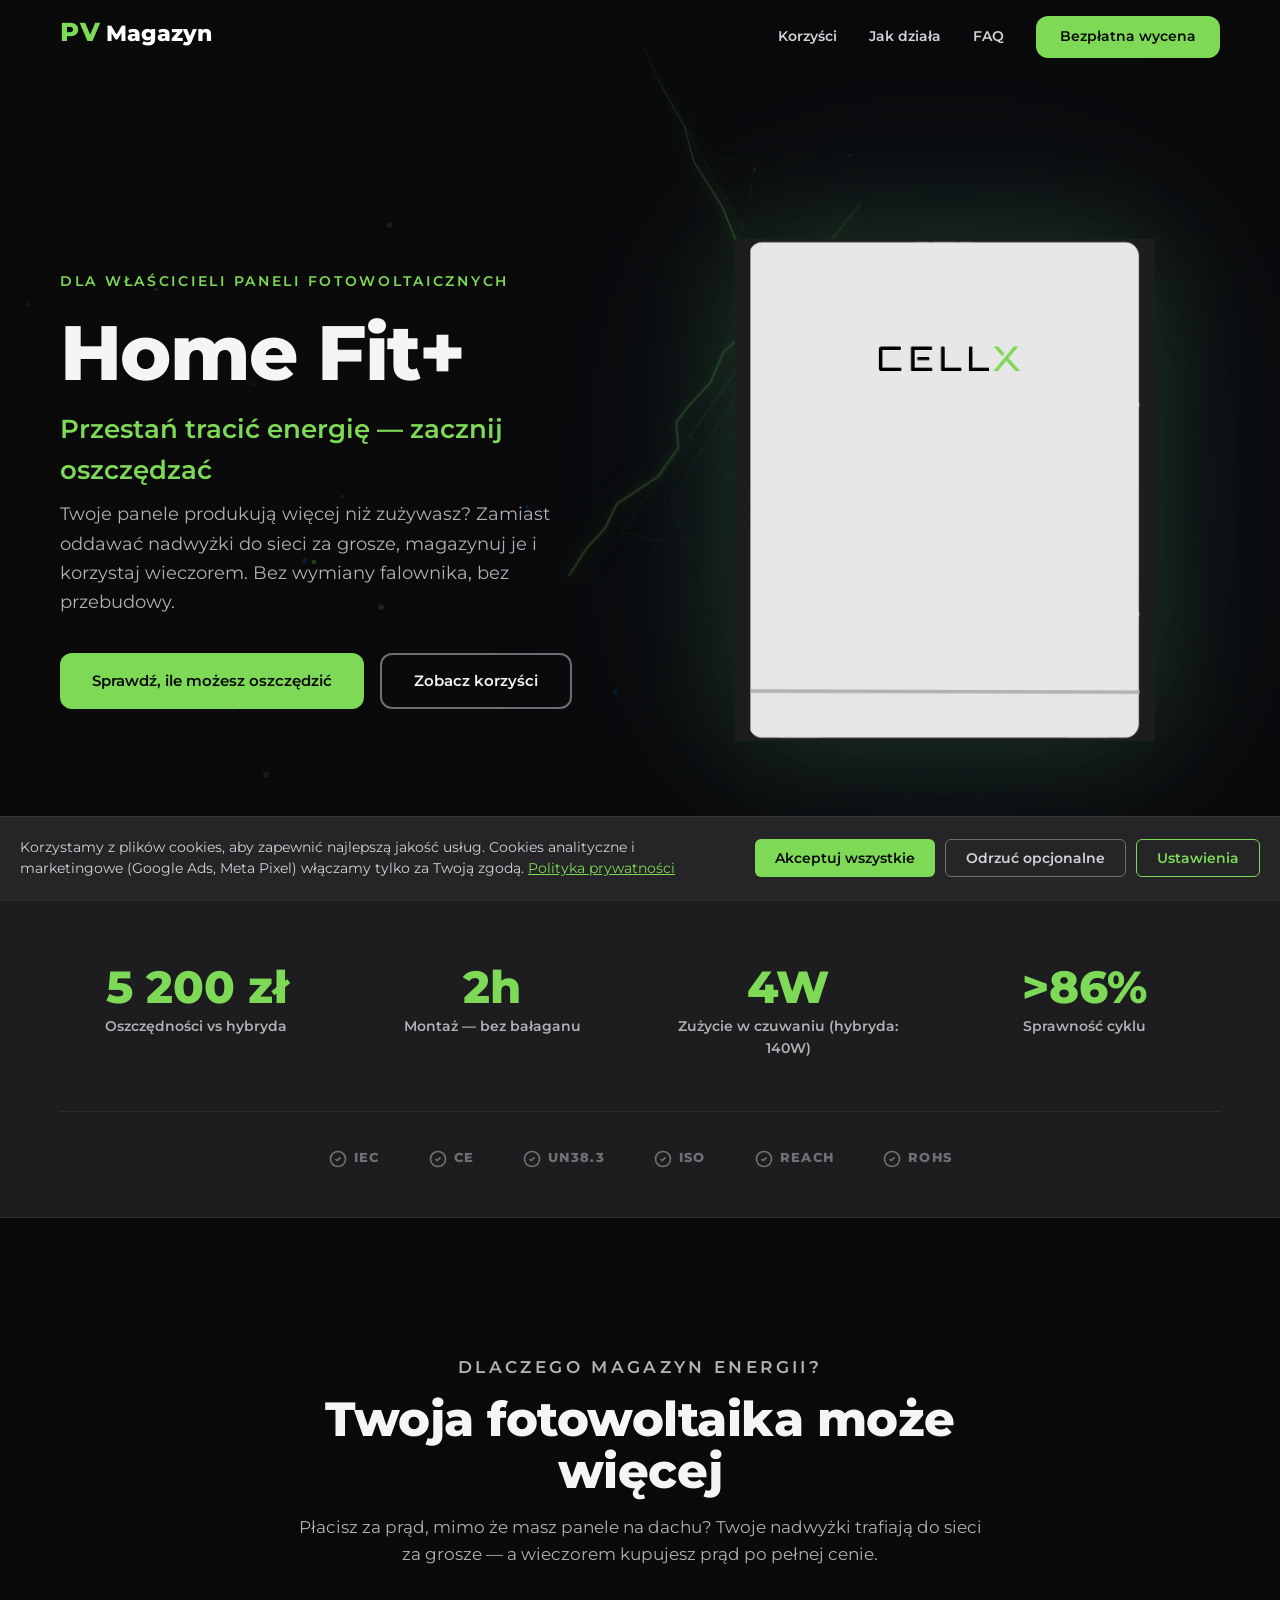
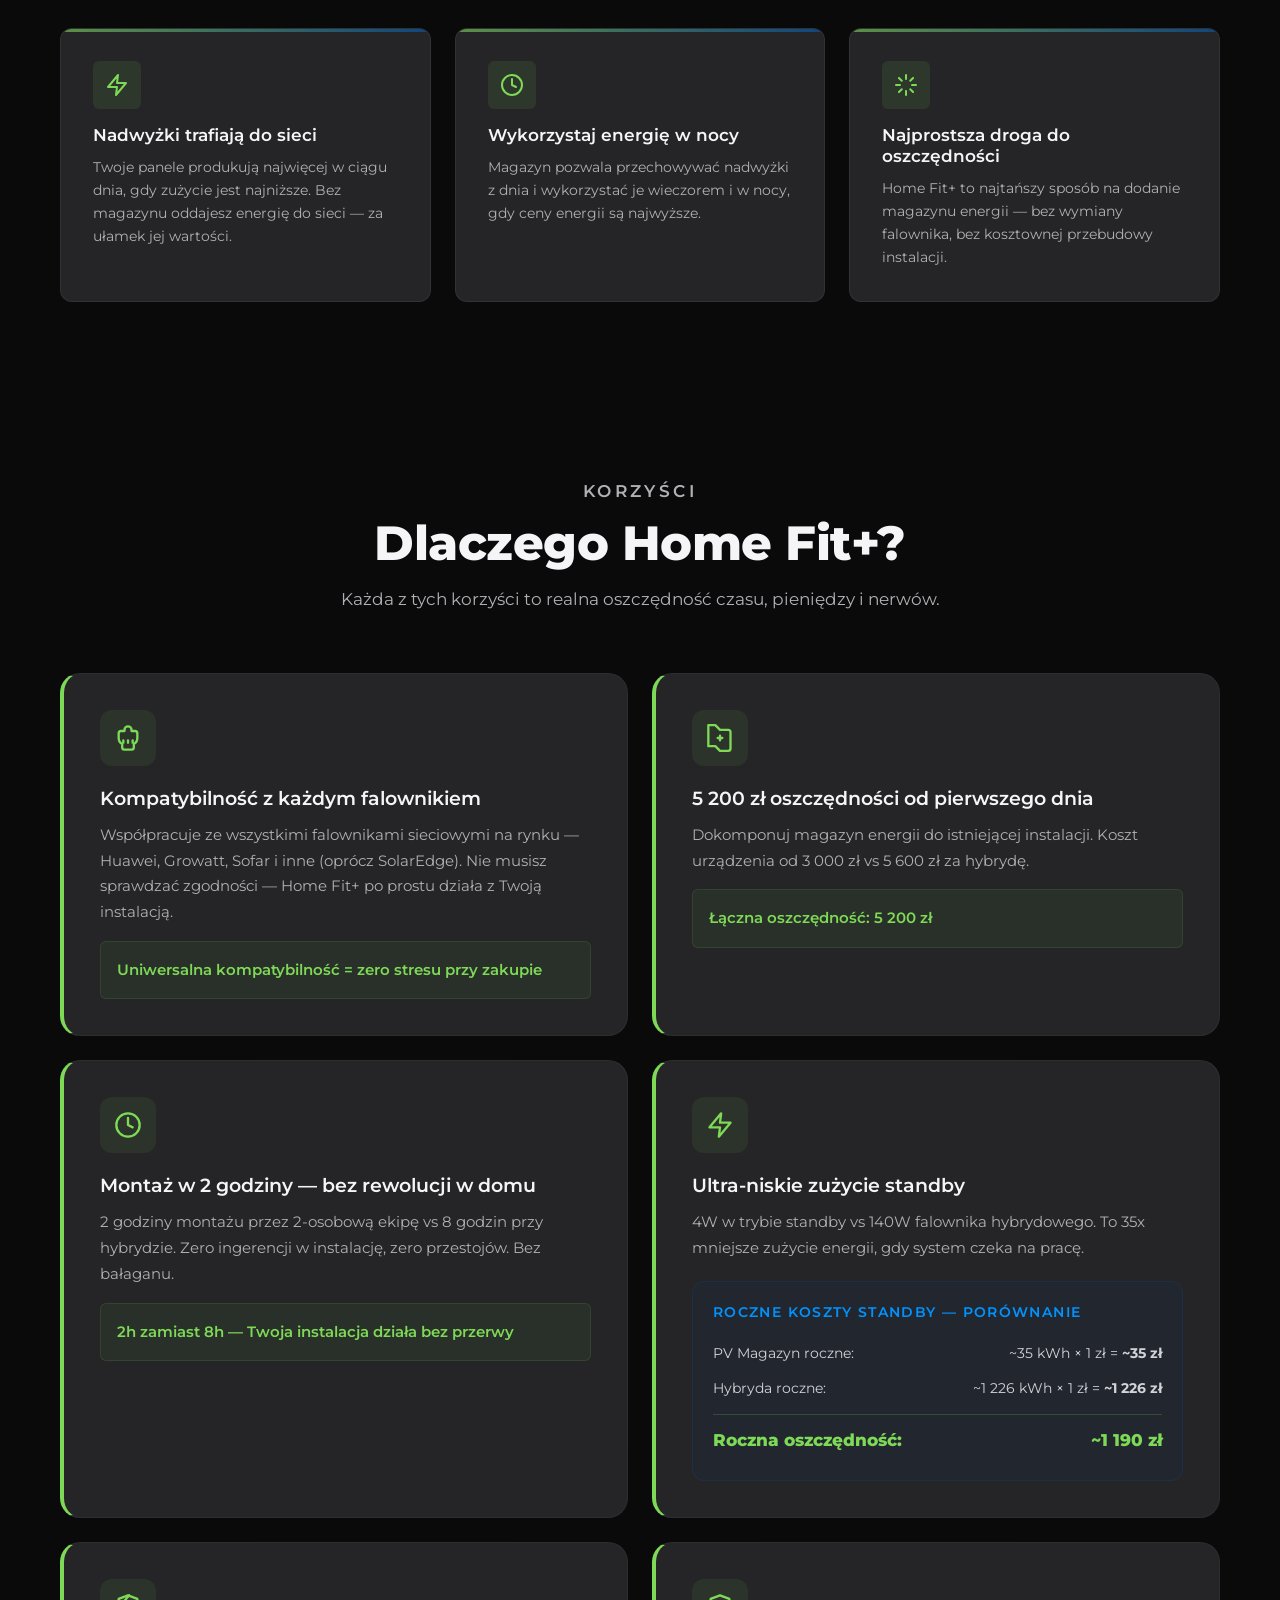
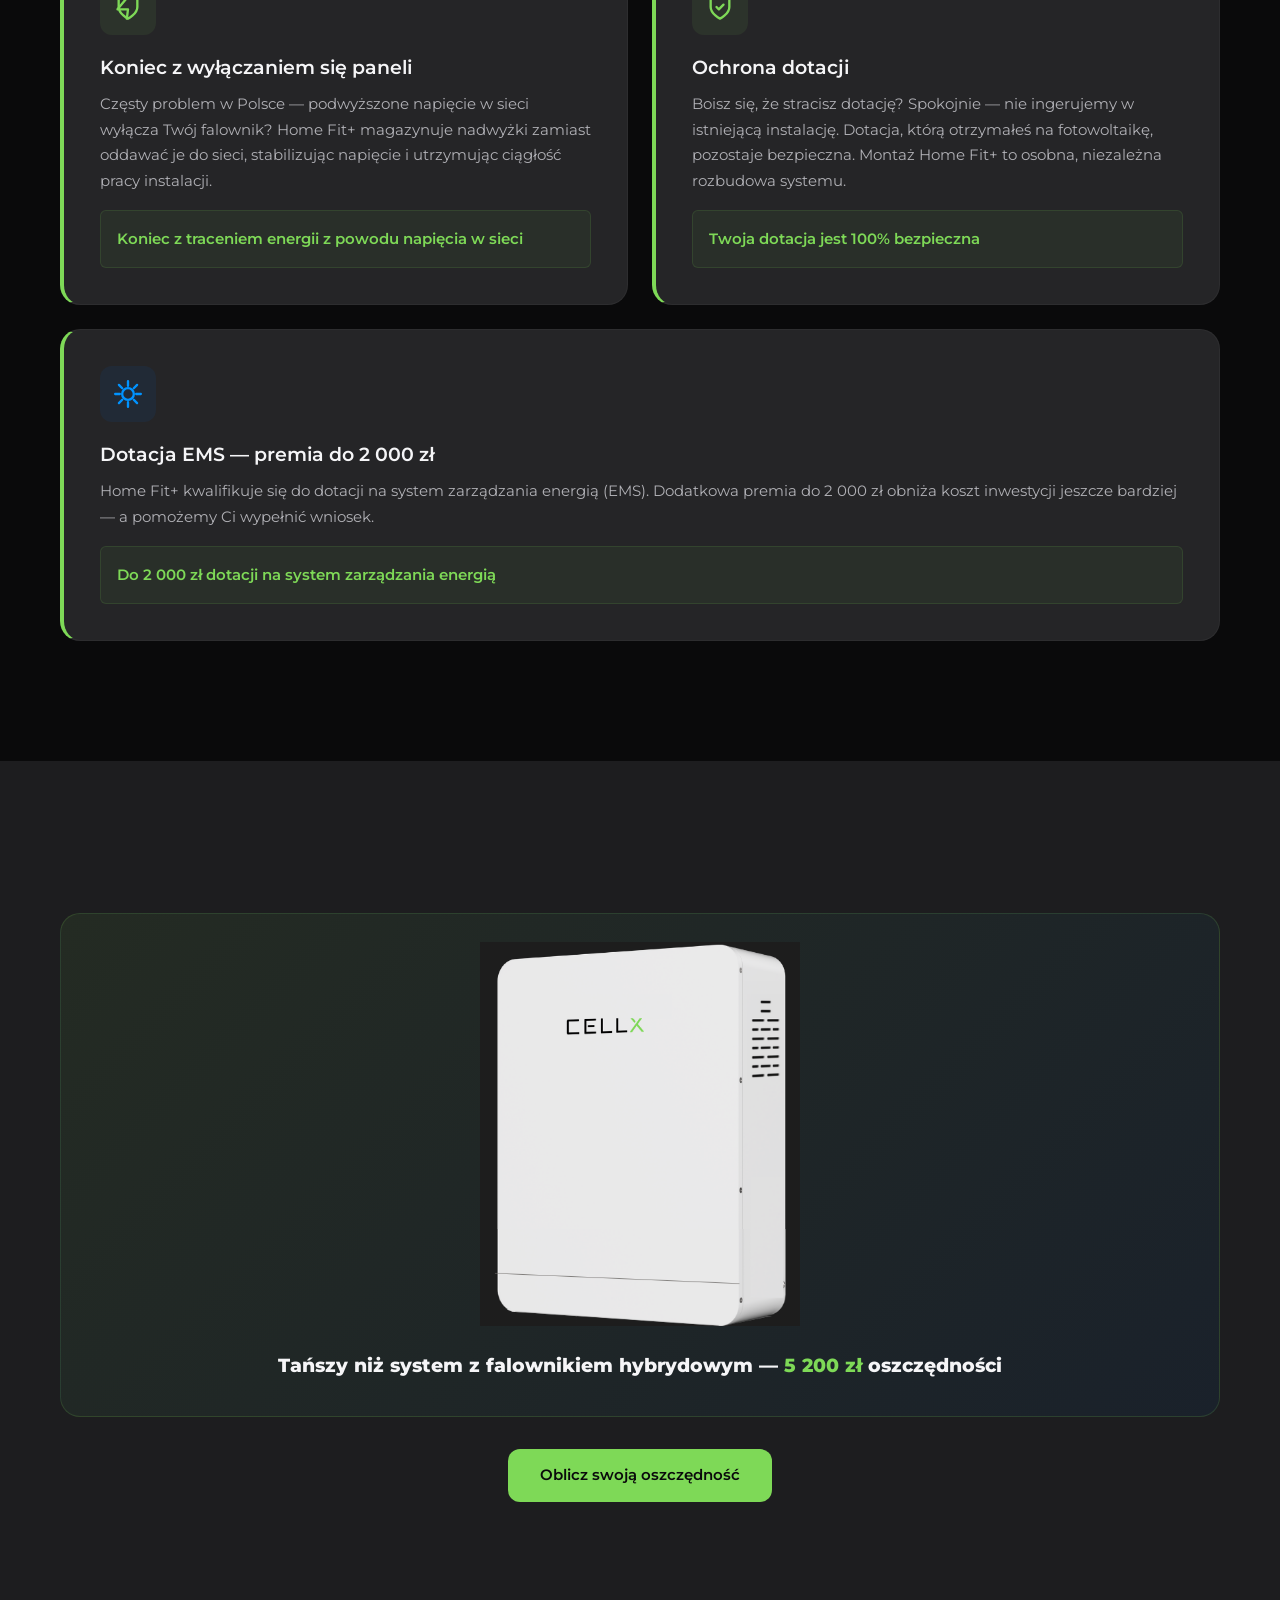
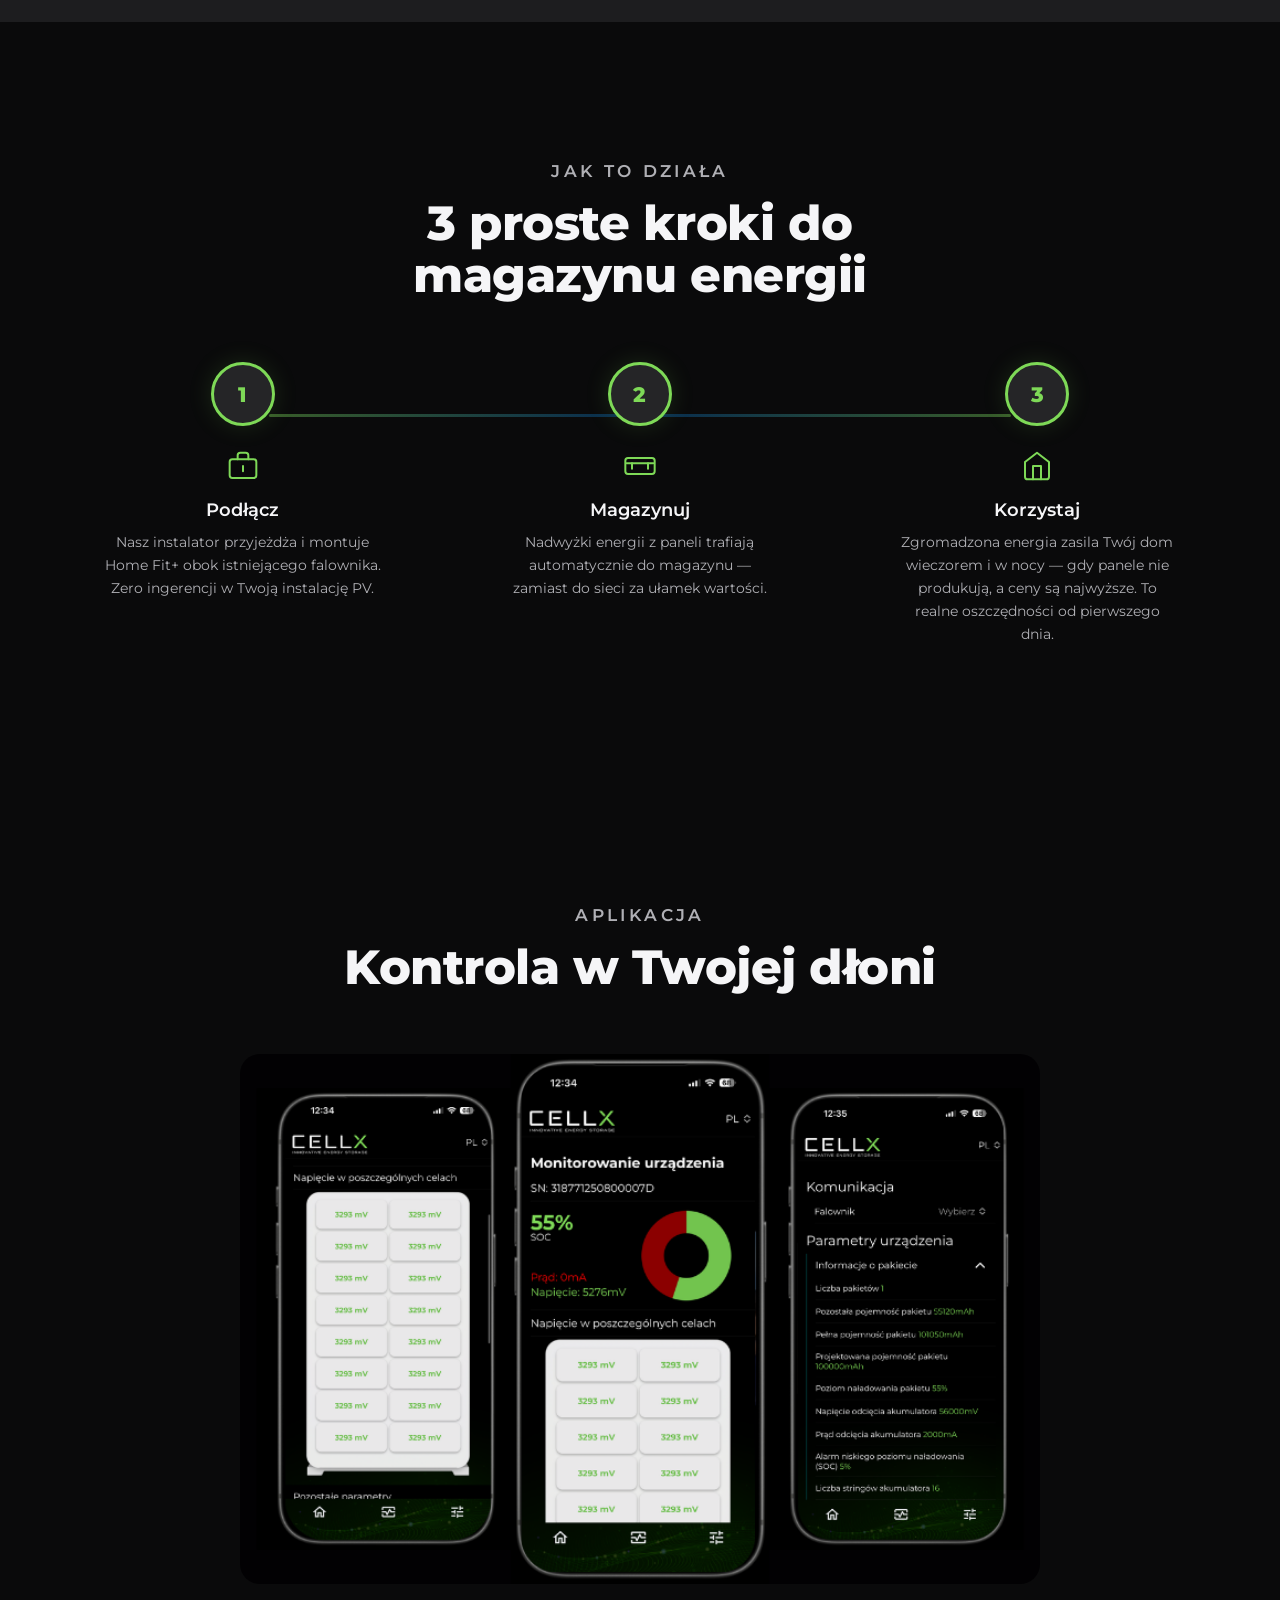
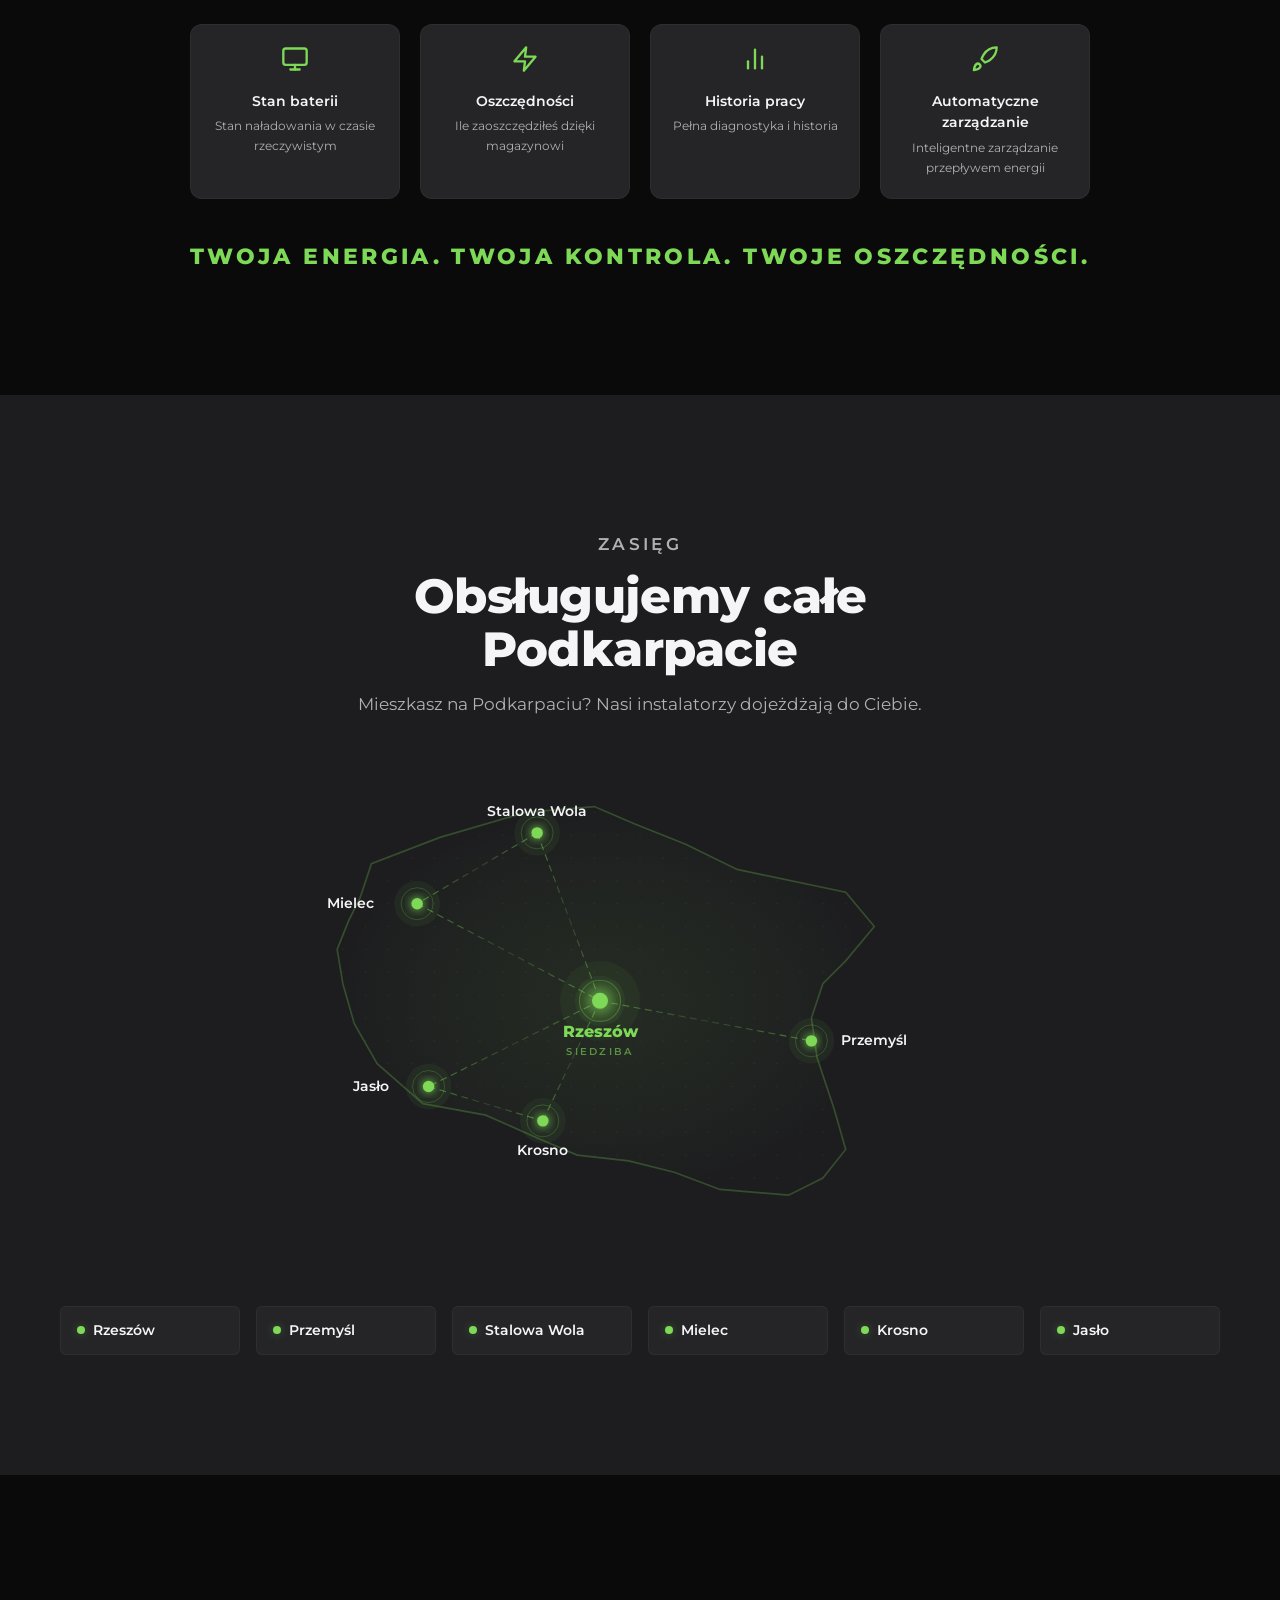
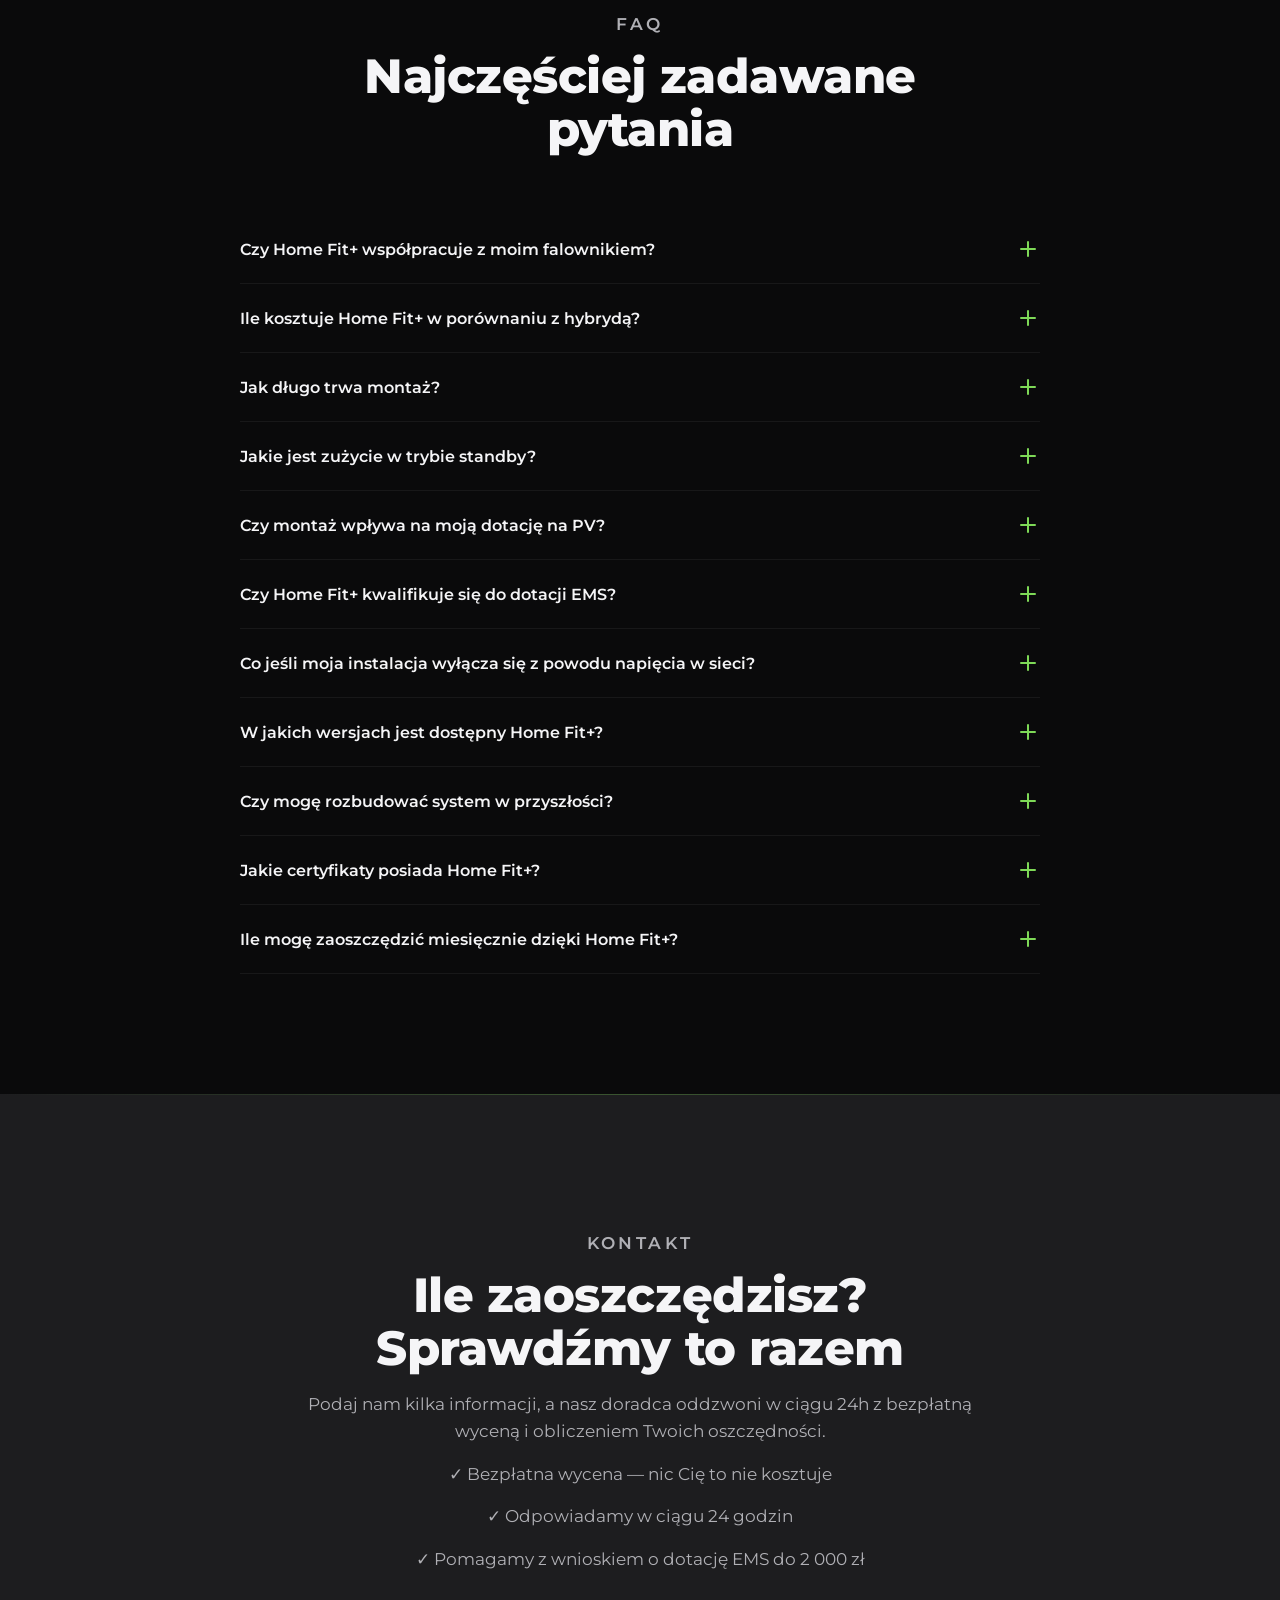
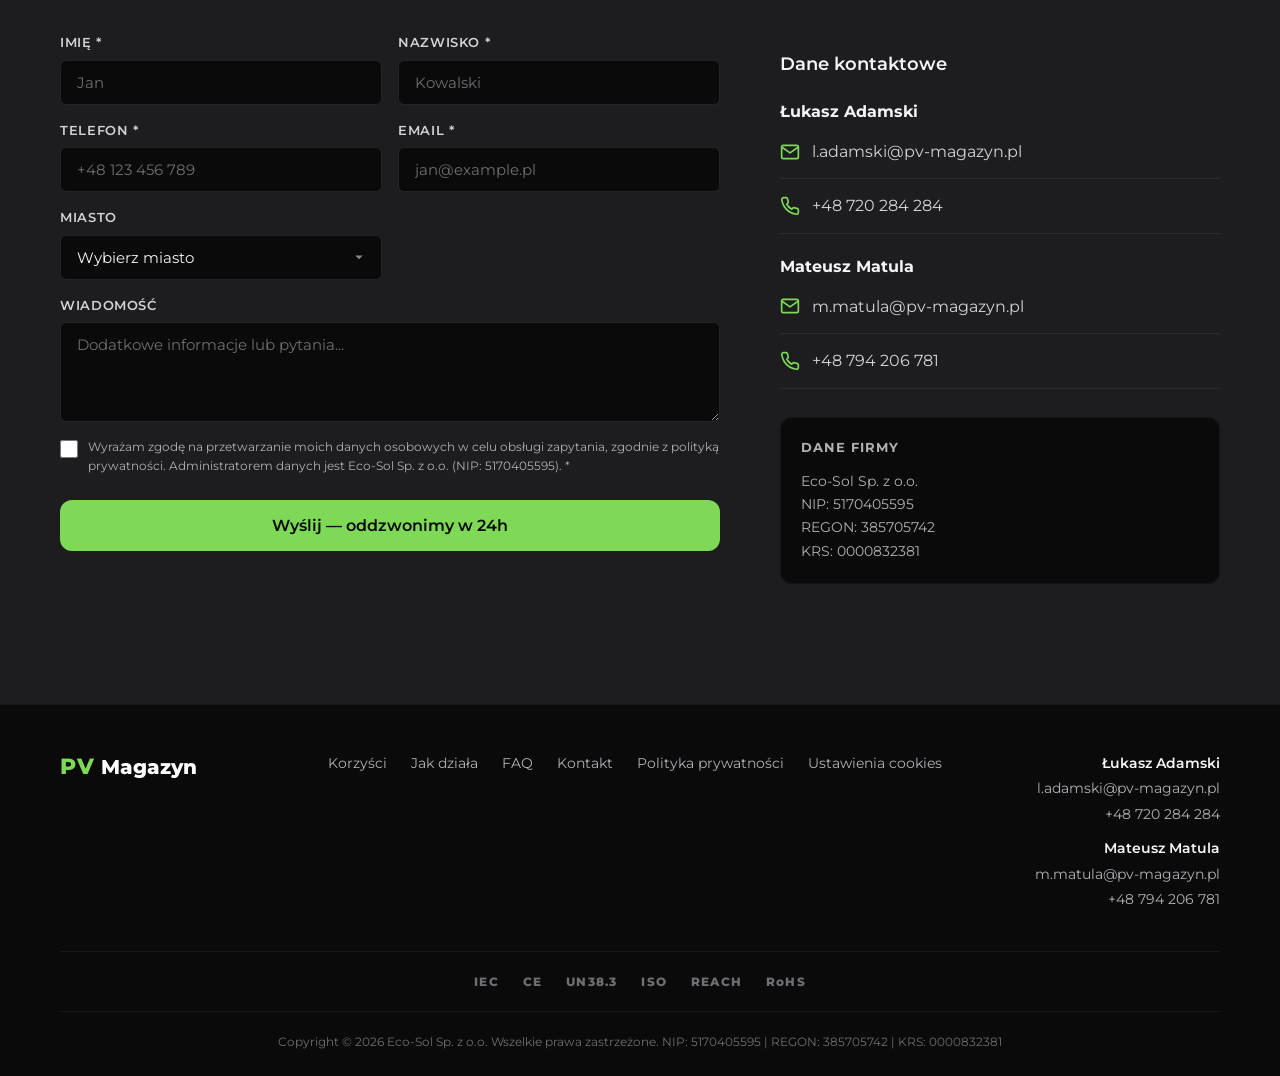
==== commit 5be3c38e: "feat: add RODO cookie consent with Google Ads and Meta Pixel support Custom zero-dependency cookie c" ====
--- a/index.html
+++ b/index.html
@@ -917,6 +917,8 @@
         <a href="#jak-dziala">Jak działa</a>
         <a href="#faq">FAQ</a>
         <a href="#kontakt">Kontakt</a>
+        <a href="polityka-prywatnosci.html">Polityka prywatności</a>
+        <a href="#" id="openCookieSettings">Ustawienia cookies</a>
       </div>
 
       <div class="footer-contact">
@@ -945,6 +947,7 @@
 </footer>
 
 <!-- Scripts -->
+<script src="js/cookies.js"></script>
 <script src="js/lightning.js"></script>
 <script src="js/main.js"></script>
 
--- a/css/styles.css
+++ b/css/styles.css
@@ -1569,6 +1569,329 @@
   to { transform: rotate(360deg); }
 }
 
+/* === Cookie Consent === */
+.cookie-banner {
+  position: fixed;
+  bottom: 0;
+  left: 0;
+  right: 0;
+  z-index: 10000;
+  background: var(--black-card);
+  border-top: 1px solid rgba(255,255,255,0.08);
+  padding: 20px;
+  transform: translateY(100%);
+  transition: transform var(--transition-medium);
+}
+
+.cookie-banner--visible {
+  transform: translateY(0);
+}
+
+.cookie-banner__content {
+  max-width: var(--container-max);
+  margin: 0 auto;
+  display: flex;
+  align-items: center;
+  gap: 24px;
+  flex-wrap: wrap;
+}
+
+.cookie-banner__content p {
+  flex: 1;
+  min-width: 280px;
+  font-size: 0.85rem;
+  color: var(--gray-200);
+  line-height: 1.6;
+}
+
+.cookie-banner__content a {
+  color: var(--green);
+  text-decoration: underline;
+}
+
+.cookie-banner__buttons {
+  display: flex;
+  gap: 10px;
+  flex-shrink: 0;
+  flex-wrap: wrap;
+}
+
+.cookie-btn {
+  padding: 10px 20px;
+  font-family: var(--font-main);
+  font-size: 0.85rem;
+  font-weight: var(--fw-semi);
+  border-radius: var(--radius-sm);
+  border: none;
+  cursor: pointer;
+  transition: all var(--transition-fast);
+  white-space: nowrap;
+}
+
+.cookie-btn--accept {
+  background: var(--green);
+  color: var(--black-deep);
+}
+
+.cookie-btn--accept:hover {
+  background: var(--green-dark);
+}
+
+.cookie-btn--reject {
+  background: transparent;
+  color: var(--gray-200);
+  border: 1px solid var(--gray-600);
+}
+
+.cookie-btn--reject:hover {
+  border-color: var(--gray-200);
+  color: var(--white);
+}
+
+.cookie-btn--settings {
+  background: transparent;
+  color: var(--green);
+  border: 1px solid var(--green);
+}
+
+.cookie-btn--settings:hover {
+  background: rgba(126,217,87,0.1);
+}
+
+/* Cookie Modal */
+.cookie-modal {
+  position: fixed;
+  inset: 0;
+  z-index: 10001;
+  display: flex;
+  align-items: center;
+  justify-content: center;
+  opacity: 0;
+  pointer-events: none;
+  transition: opacity 0.3s;
+}
+
+.cookie-modal--visible {
+  opacity: 1;
+  pointer-events: auto;
+}
+
+.cookie-modal__overlay {
+  position: absolute;
+  inset: 0;
+  background: rgba(0,0,0,0.7);
+}
+
+.cookie-modal__dialog {
+  position: relative;
+  background: var(--black-card);
+  border: 1px solid rgba(255,255,255,0.08);
+  border-radius: var(--radius-lg);
+  width: 90%;
+  max-width: 520px;
+  max-height: 85vh;
+  overflow-y: auto;
+  transform: scale(0.95);
+  transition: transform 0.3s;
+}
+
+.cookie-modal--visible .cookie-modal__dialog {
+  transform: scale(1);
+}
+
+.cookie-modal__header {
+  display: flex;
+  align-items: center;
+  justify-content: space-between;
+  padding: 20px 24px;
+  border-bottom: 1px solid rgba(255,255,255,0.06);
+}
+
+.cookie-modal__header h3 {
+  font-size: 1.1rem;
+  font-weight: var(--fw-bold);
+}
+
+.cookie-modal__close {
+  background: none;
+  border: none;
+  color: var(--gray-400);
+  font-size: 1.5rem;
+  cursor: pointer;
+  padding: 4px 8px;
+  line-height: 1;
+  transition: color var(--transition-fast);
+}
+
+.cookie-modal__close:hover {
+  color: var(--white);
+}
+
+.cookie-modal__body {
+  padding: 16px 24px;
+}
+
+.cookie-modal__category {
+  padding: 16px 0;
+  border-bottom: 1px solid rgba(255,255,255,0.06);
+}
+
+.cookie-modal__category:last-child {
+  border-bottom: none;
+}
+
+.cookie-modal__category-header {
+  display: flex;
+  align-items: center;
+  justify-content: space-between;
+  margin-bottom: 8px;
+}
+
+.cookie-modal__category-header strong {
+  font-size: 0.95rem;
+}
+
+.cookie-badge {
+  display: inline-block;
+  margin-left: 8px;
+  padding: 2px 8px;
+  font-size: 0.7rem;
+  font-weight: var(--fw-semi);
+  color: var(--green);
+  border: 1px solid rgba(126,217,87,0.3);
+  border-radius: var(--radius-sm);
+  text-transform: uppercase;
+  letter-spacing: 0.05em;
+}
+
+.cookie-modal__desc {
+  font-size: 0.82rem;
+  color: var(--gray-400);
+  line-height: 1.6;
+}
+
+.cookie-modal__footer {
+  display: flex;
+  gap: 10px;
+  padding: 16px 24px;
+  border-top: 1px solid rgba(255,255,255,0.06);
+  flex-wrap: wrap;
+}
+
+.cookie-modal__footer .cookie-btn {
+  flex: 1;
+  text-align: center;
+}
+
+/* Toggle Switch */
+.toggle-switch {
+  position: relative;
+  display: inline-block;
+  width: 44px;
+  height: 24px;
+  flex-shrink: 0;
+}
+
+.toggle-switch input {
+  opacity: 0;
+  width: 0;
+  height: 0;
+}
+
+.toggle-switch__slider {
+  position: absolute;
+  inset: 0;
+  background: var(--gray-800);
+  border-radius: 12px;
+  cursor: pointer;
+  transition: background var(--transition-fast);
+}
+
+.toggle-switch__slider::before {
+  content: '';
+  position: absolute;
+  width: 18px;
+  height: 18px;
+  left: 3px;
+  bottom: 3px;
+  background: var(--white);
+  border-radius: 50%;
+  transition: transform var(--transition-fast);
+}
+
+.toggle-switch input:checked + .toggle-switch__slider {
+  background: var(--green);
+}
+
+.toggle-switch input:checked + .toggle-switch__slider::before {
+  transform: translateX(20px);
+}
+
+@media (max-width: 768px) {
+  .cookie-banner__content {
+    flex-direction: column;
+    text-align: center;
+  }
+
+  .cookie-banner__buttons {
+    width: 100%;
+    flex-direction: column;
+  }
+
+  .cookie-btn {
+    width: 100%;
+  }
+}
+
+/* === Privacy Policy Page === */
+.privacy-page {
+  padding: 120px 0 80px;
+  background: var(--black-deep);
+}
+
+.privacy-page h1 {
+  font-size: clamp(1.8rem, 4vw, 2.5rem);
+  margin-bottom: 16px;
+}
+
+.privacy-page h2 {
+  font-size: clamp(1.2rem, 2.5vw, 1.5rem);
+  margin-top: 40px;
+  margin-bottom: 12px;
+  color: var(--green);
+}
+
+.privacy-page h3 {
+  font-size: 1.05rem;
+  margin-top: 24px;
+  margin-bottom: 8px;
+}
+
+.privacy-page p,
+.privacy-page li {
+  font-size: 0.92rem;
+  color: var(--gray-200);
+  line-height: 1.8;
+  margin-bottom: 12px;
+}
+
+.privacy-page ul {
+  list-style: disc;
+  padding-left: 24px;
+  margin-bottom: 16px;
+}
+
+.privacy-page a {
+  color: var(--green);
+  text-decoration: underline;
+}
+
+.privacy-page .last-updated {
+  font-size: 0.8rem;
+  color: var(--gray-600);
+  margin-bottom: 32px;
+}
+
 /* --- Print --- */
 @media print {
   .navbar, .hero-canvas, .mobile-nav { display: none; }
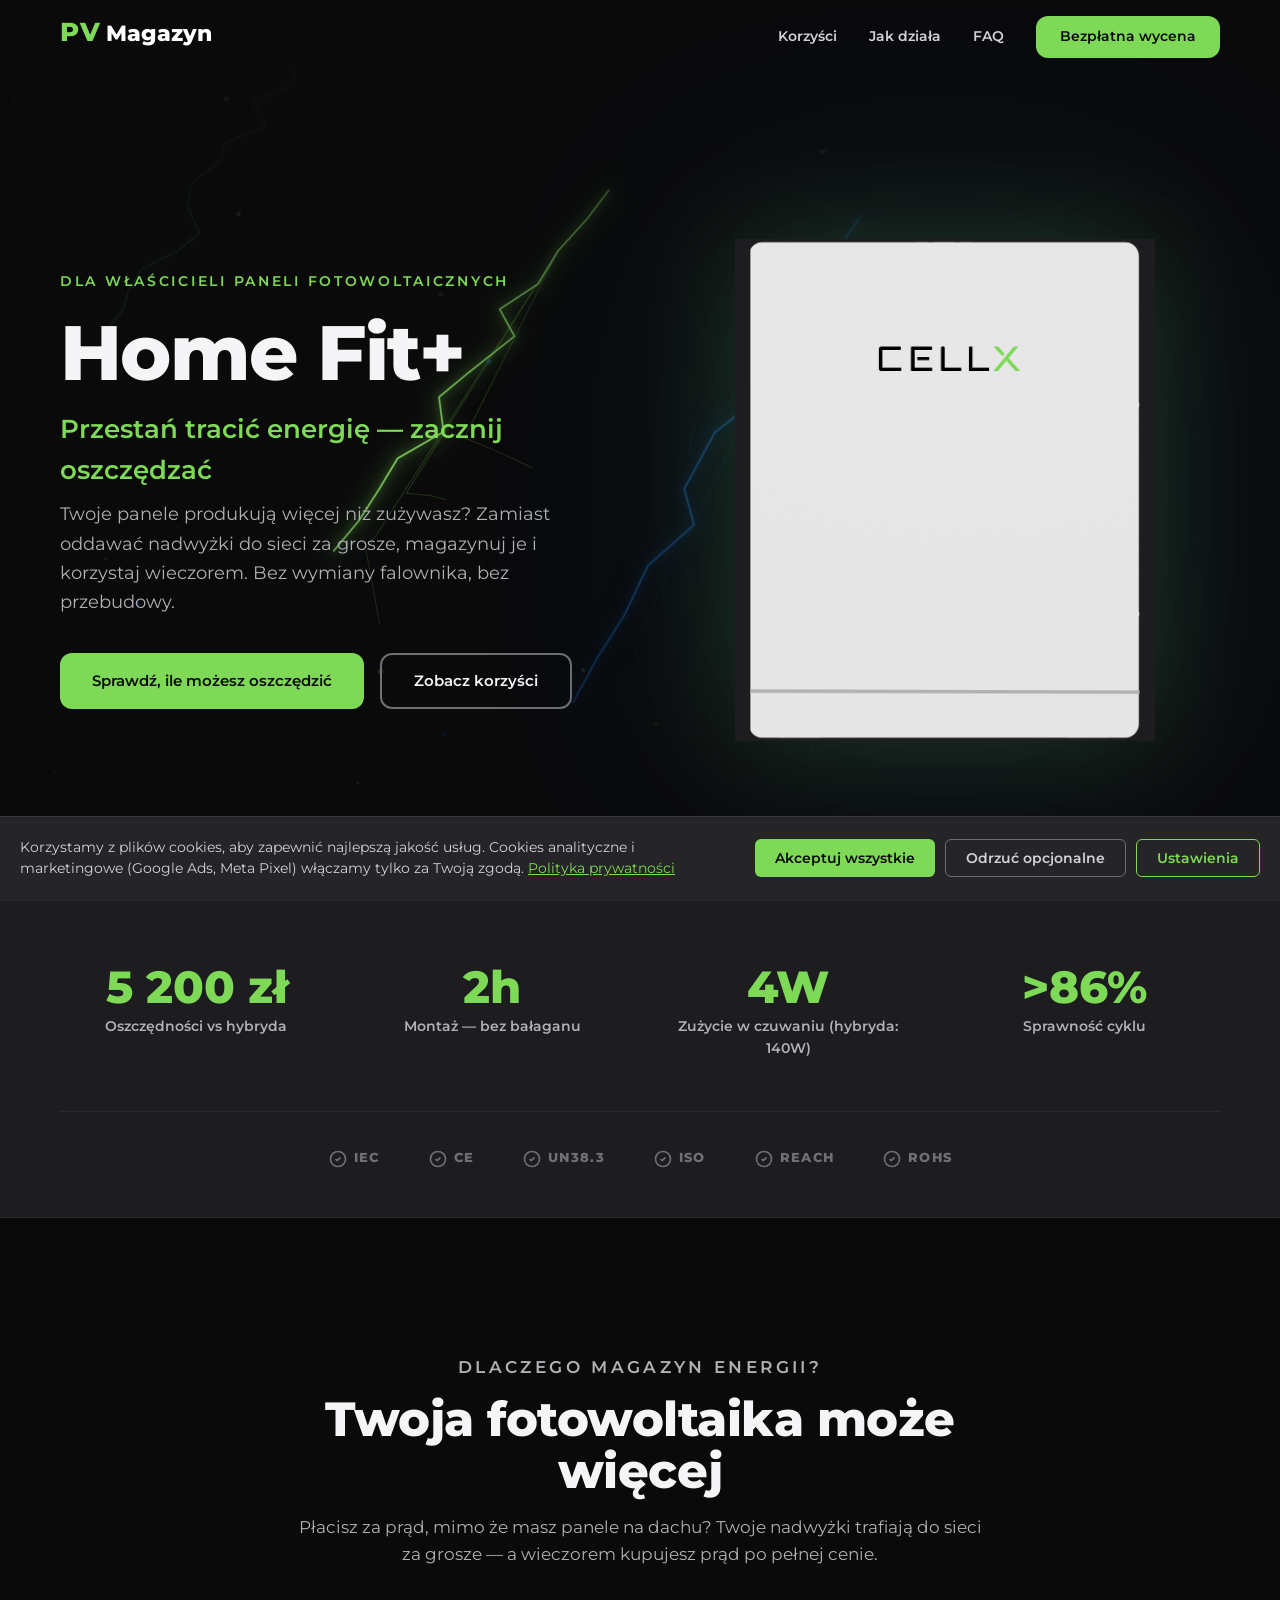
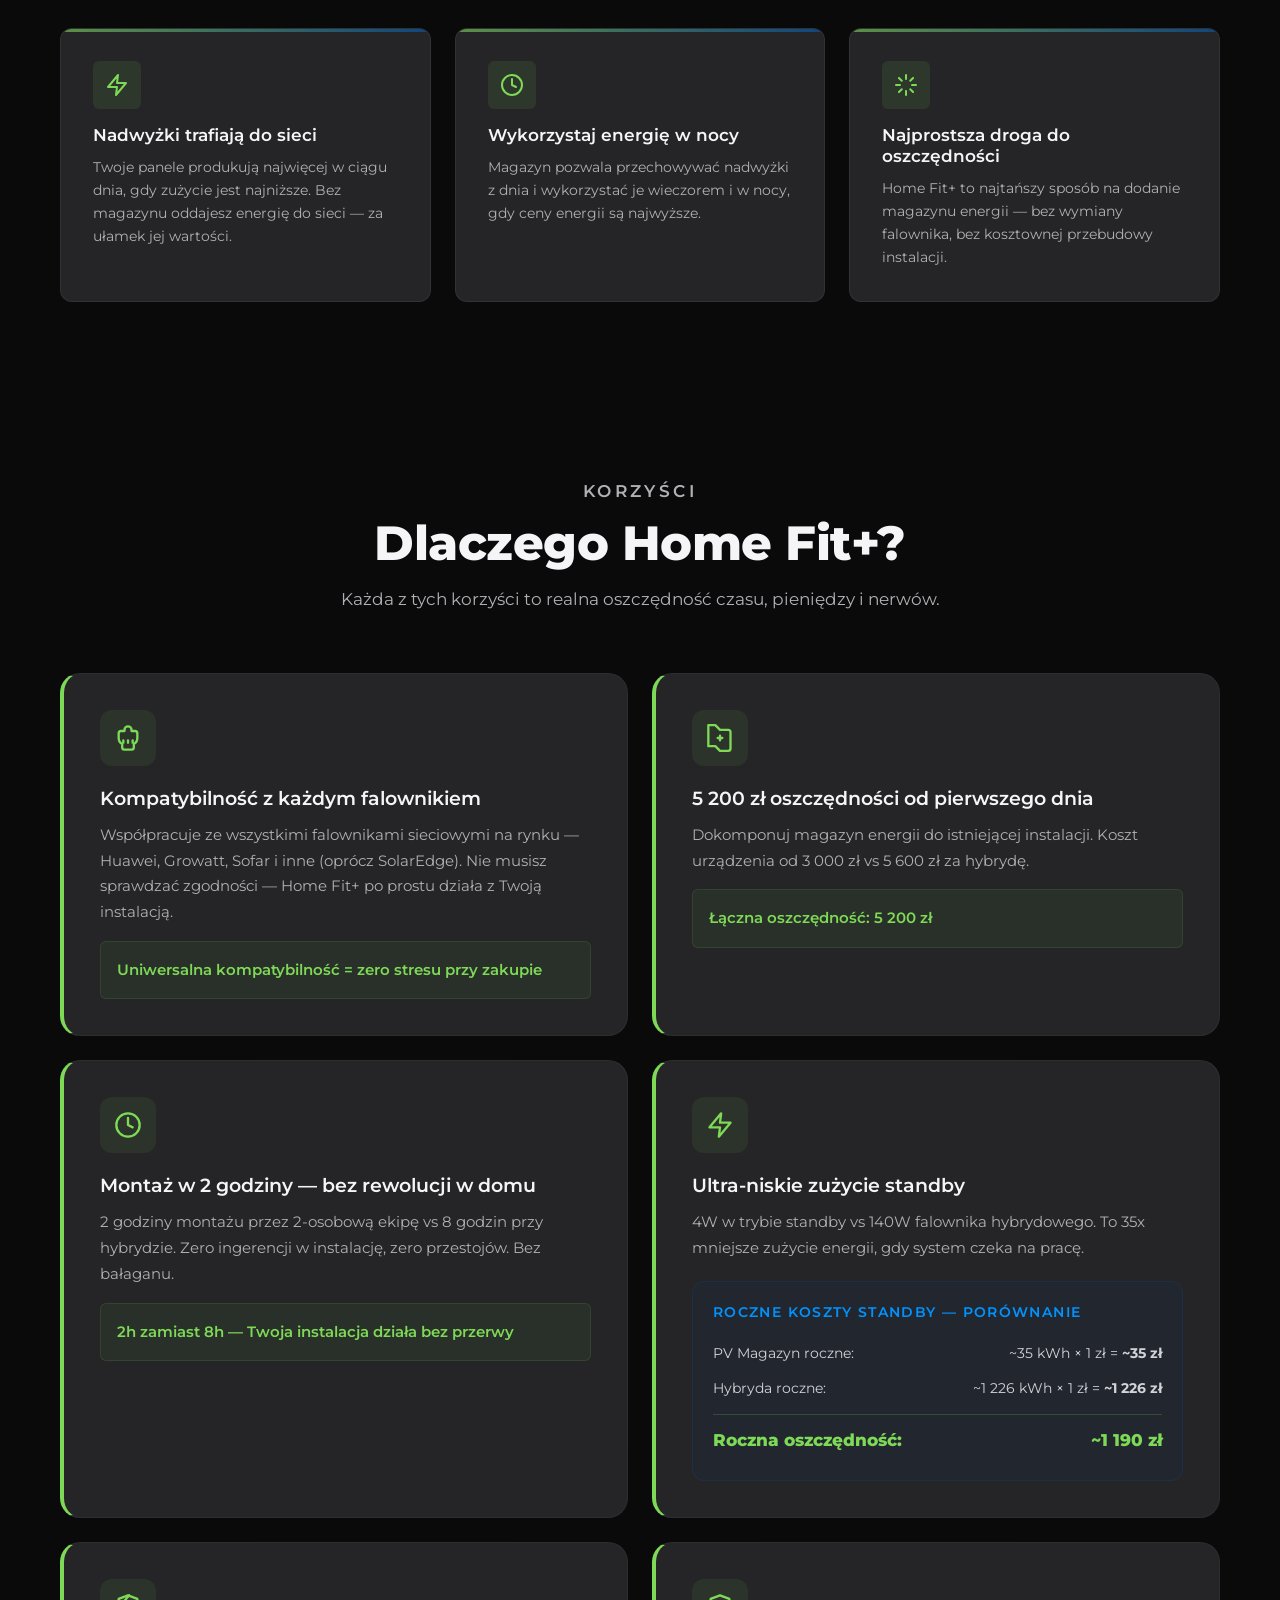
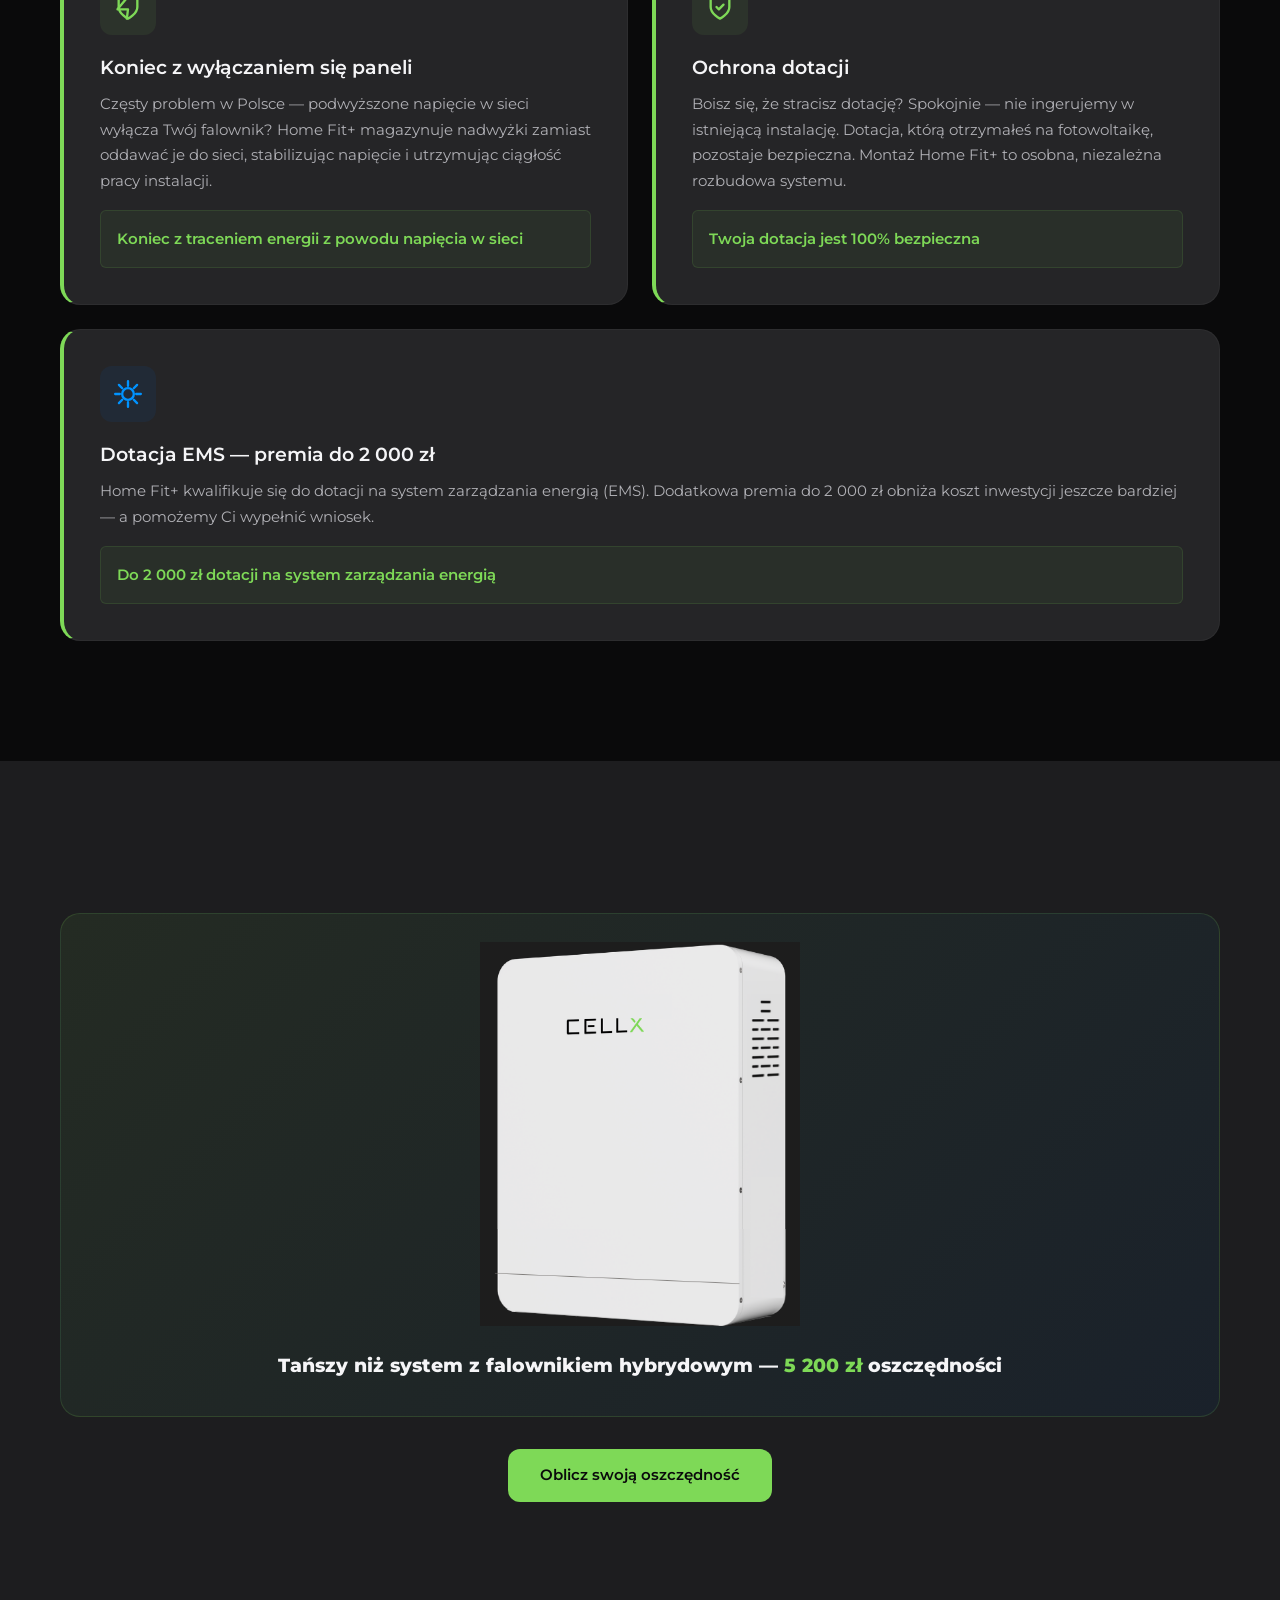
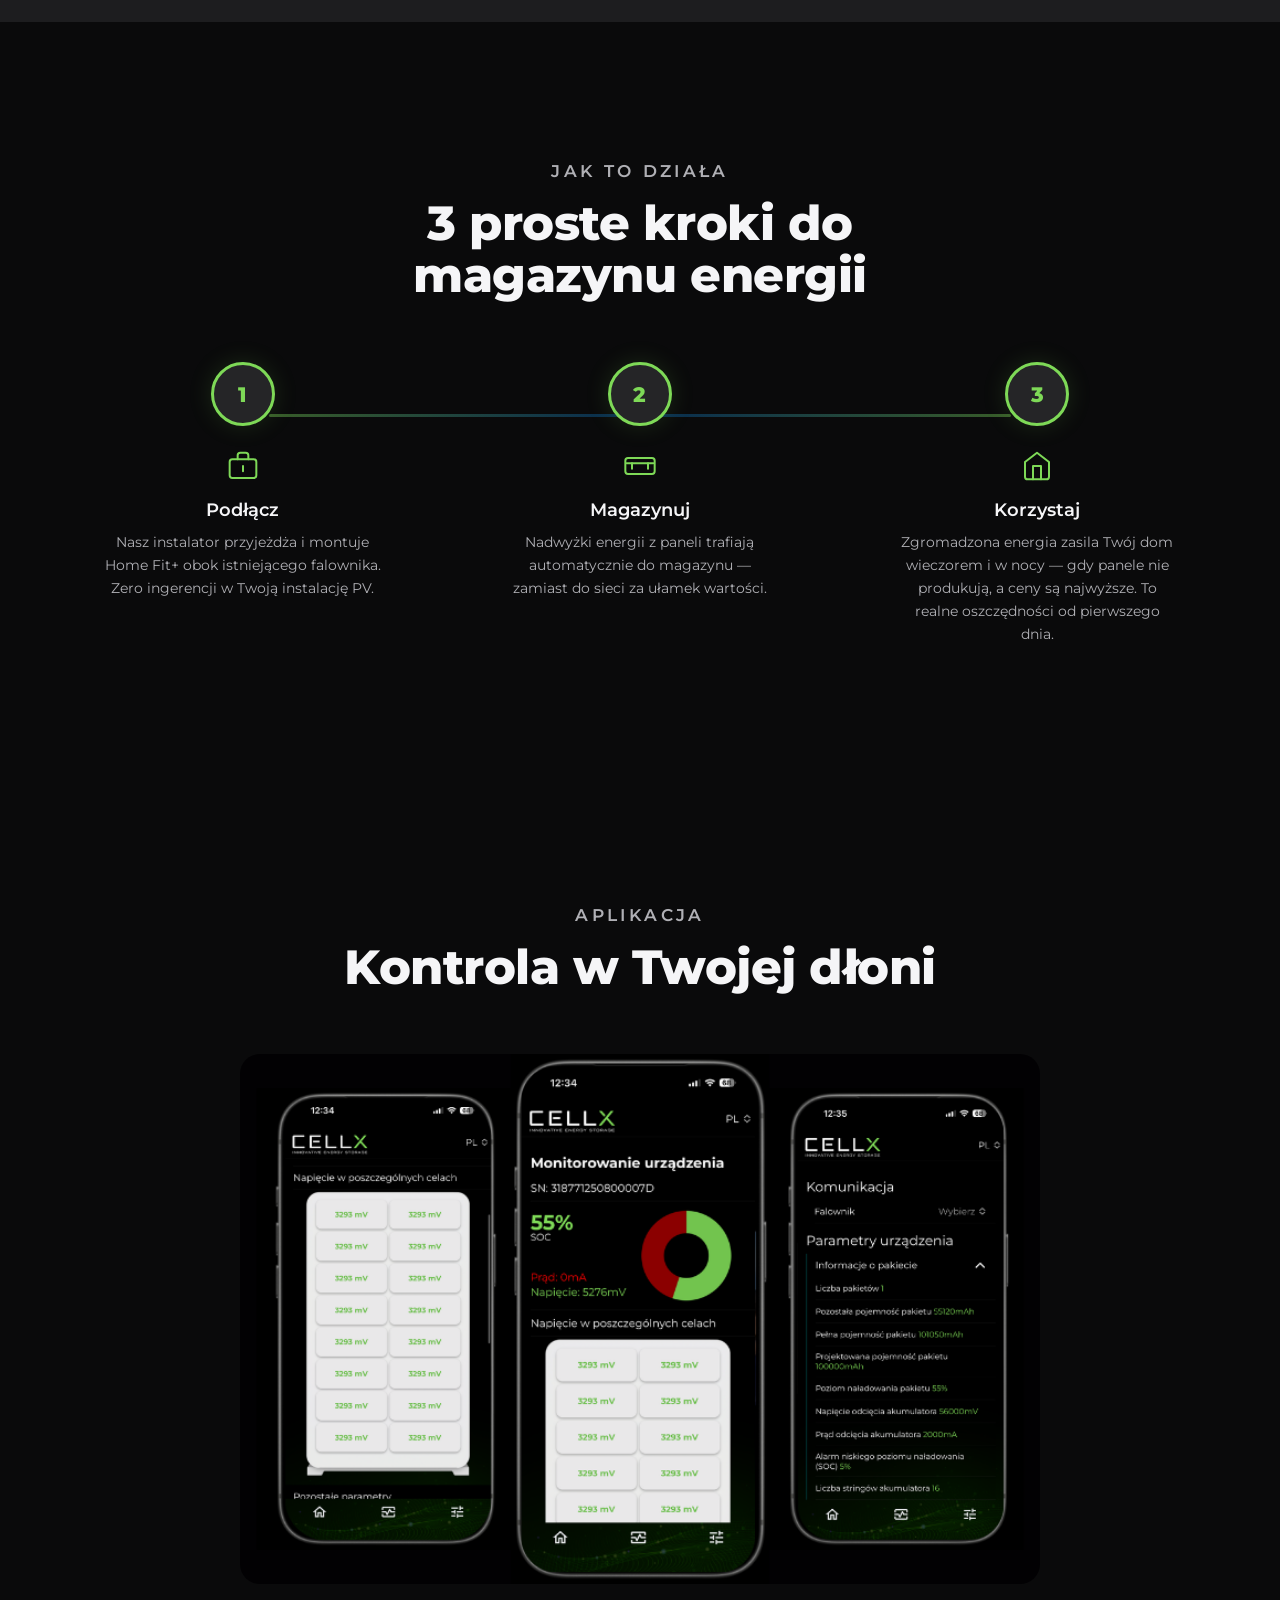
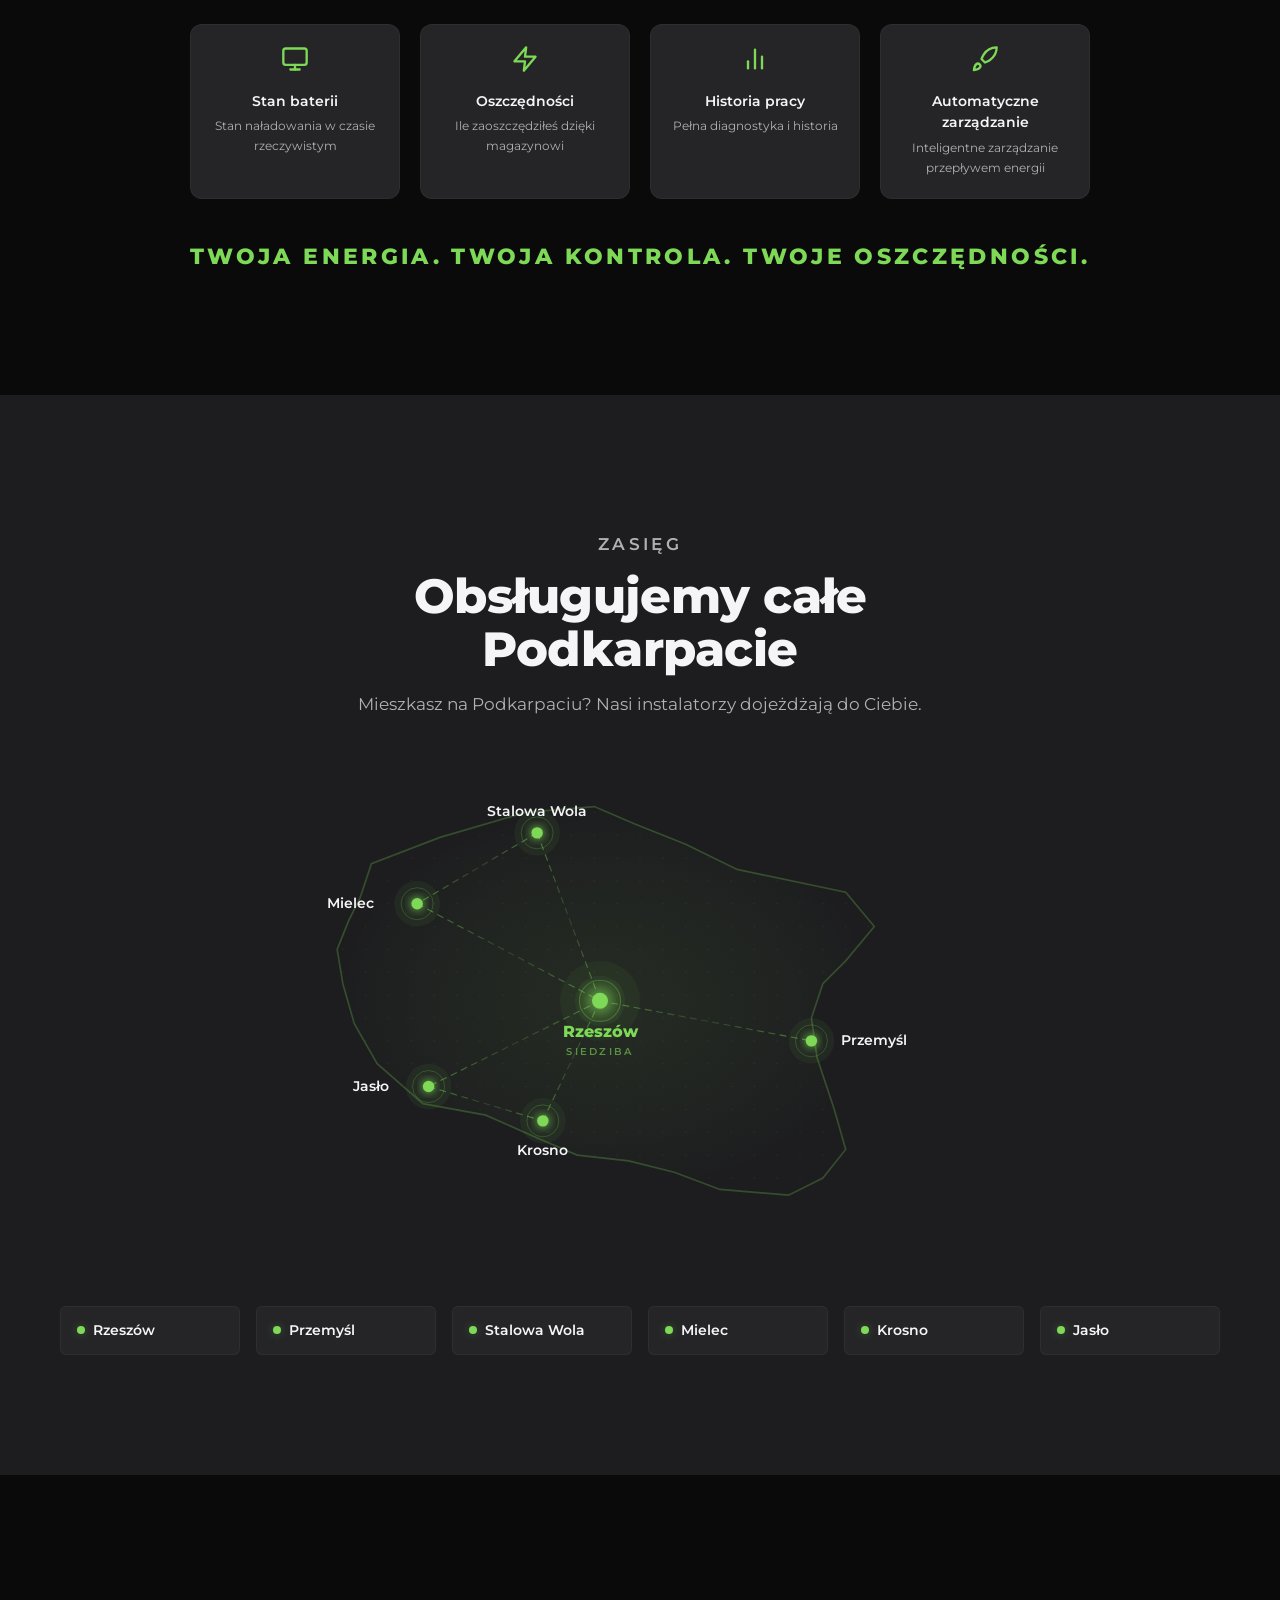
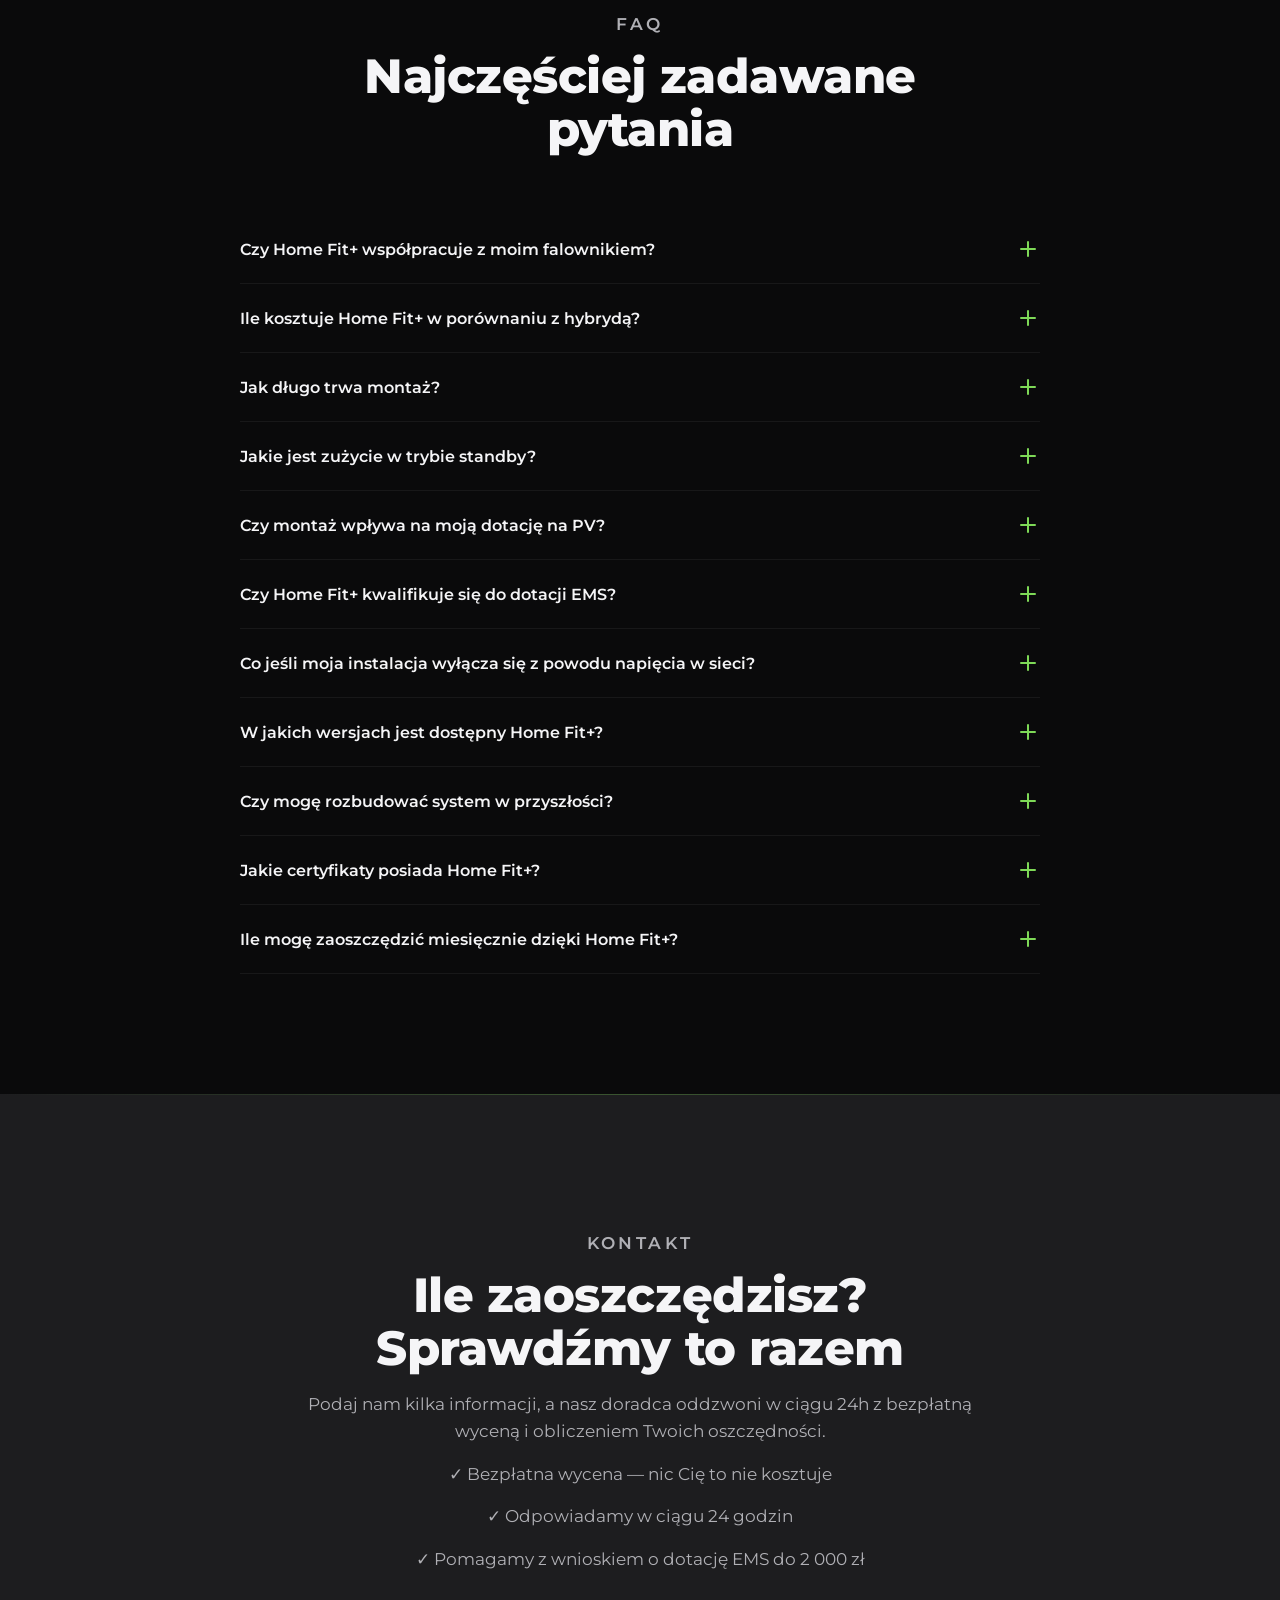
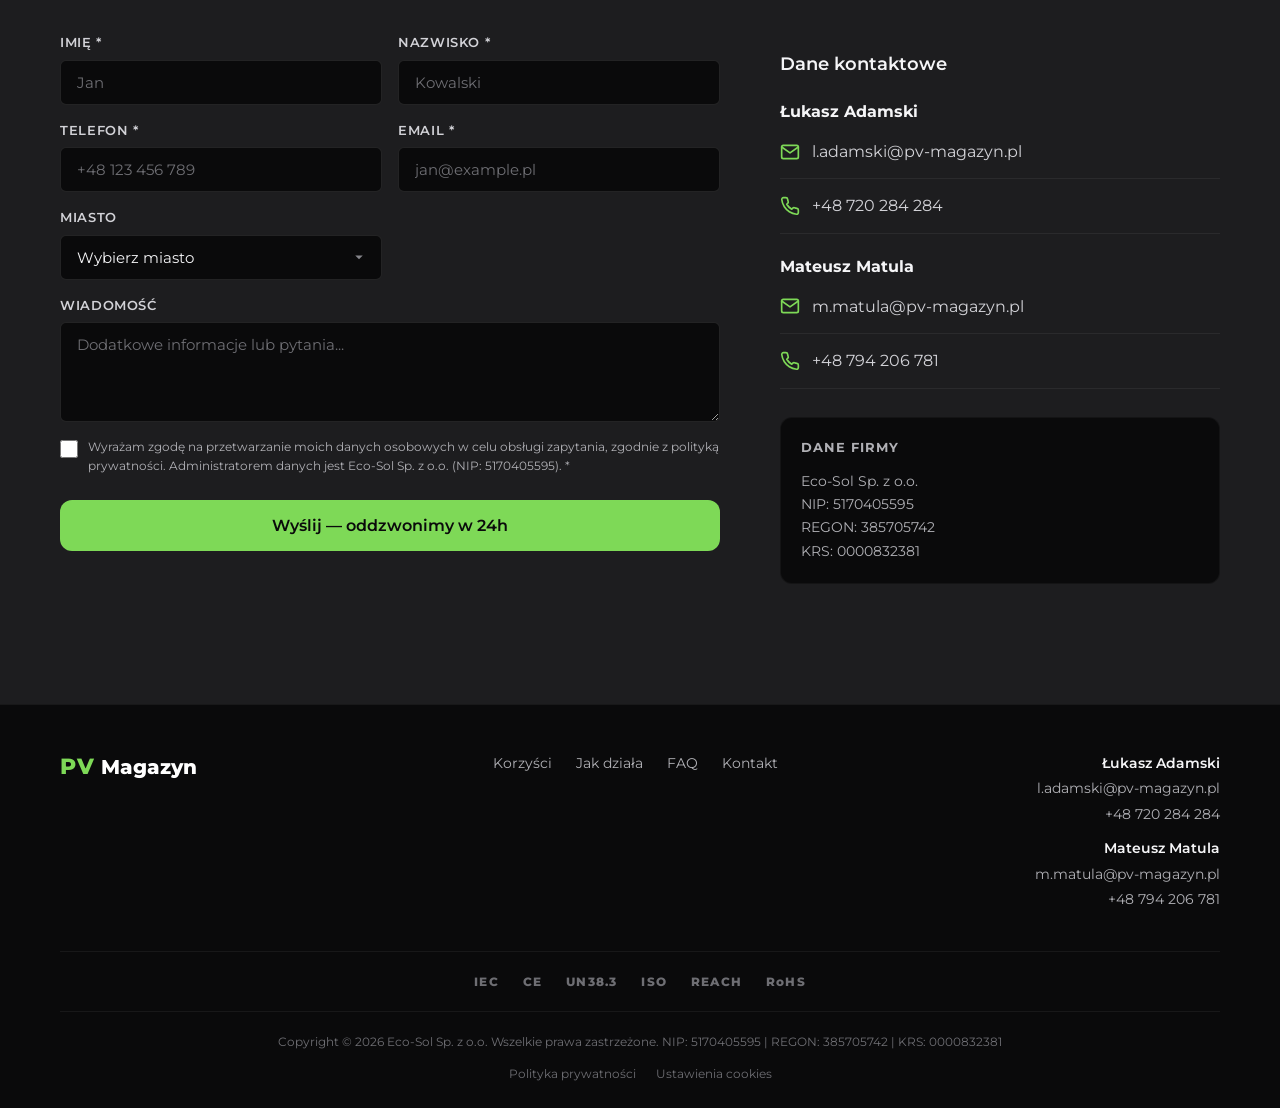
==== commit d8026c0d: "style: move privacy and cookie links to footer bottom section Co-Authored-By: Claude <noreply@anthro" ====
--- a/index.html
+++ b/index.html
@@ -917,8 +917,6 @@
         <a href="#jak-dziala">Jak działa</a>
         <a href="#faq">FAQ</a>
         <a href="#kontakt">Kontakt</a>
-        <a href="polityka-prywatnosci.html">Polityka prywatności</a>
-        <a href="#" id="openCookieSettings">Ustawienia cookies</a>
       </div>
 
       <div class="footer-contact">
@@ -942,6 +940,10 @@
 
     <div class="footer-bottom">
       <p>Copyright &copy; 2026 Eco-Sol Sp. z o.o. Wszelkie prawa zastrzeżone. NIP: 5170405595 | REGON: 385705742 | KRS: 0000832381</p>
+      <p class="footer-bottom-links">
+        <a href="polityka-prywatnosci.html">Polityka prywatności</a>
+        <a href="#" id="openCookieSettings">Ustawienia cookies</a>
+      </p>
     </div>
   </div>
 </footer>
--- a/css/styles.css
+++ b/css/styles.css
@@ -1454,6 +1454,22 @@
   color: var(--gray-600);
 }
 
+.footer-bottom-links {
+  margin-top: 12px;
+  display: flex;
+  justify-content: center;
+  gap: 20px;
+}
+
+.footer-bottom-links a {
+  color: var(--gray-600);
+  transition: color var(--transition-fast);
+}
+
+.footer-bottom-links a:hover {
+  color: var(--green);
+}
+
 /* --- Scroll Animations --- */
 .reveal {
   opacity: 0;
@@ -1849,6 +1865,18 @@
   background: var(--black-deep);
 }
 
+.privacy-back {
+  display: inline-block;
+  font-size: 0.85rem;
+  color: var(--green);
+  margin-bottom: 24px;
+  transition: opacity var(--transition-fast);
+}
+
+.privacy-back:hover {
+  opacity: 0.7;
+}
+
 .privacy-page h1 {
   font-size: clamp(1.8rem, 4vw, 2.5rem);
   margin-bottom: 16px;
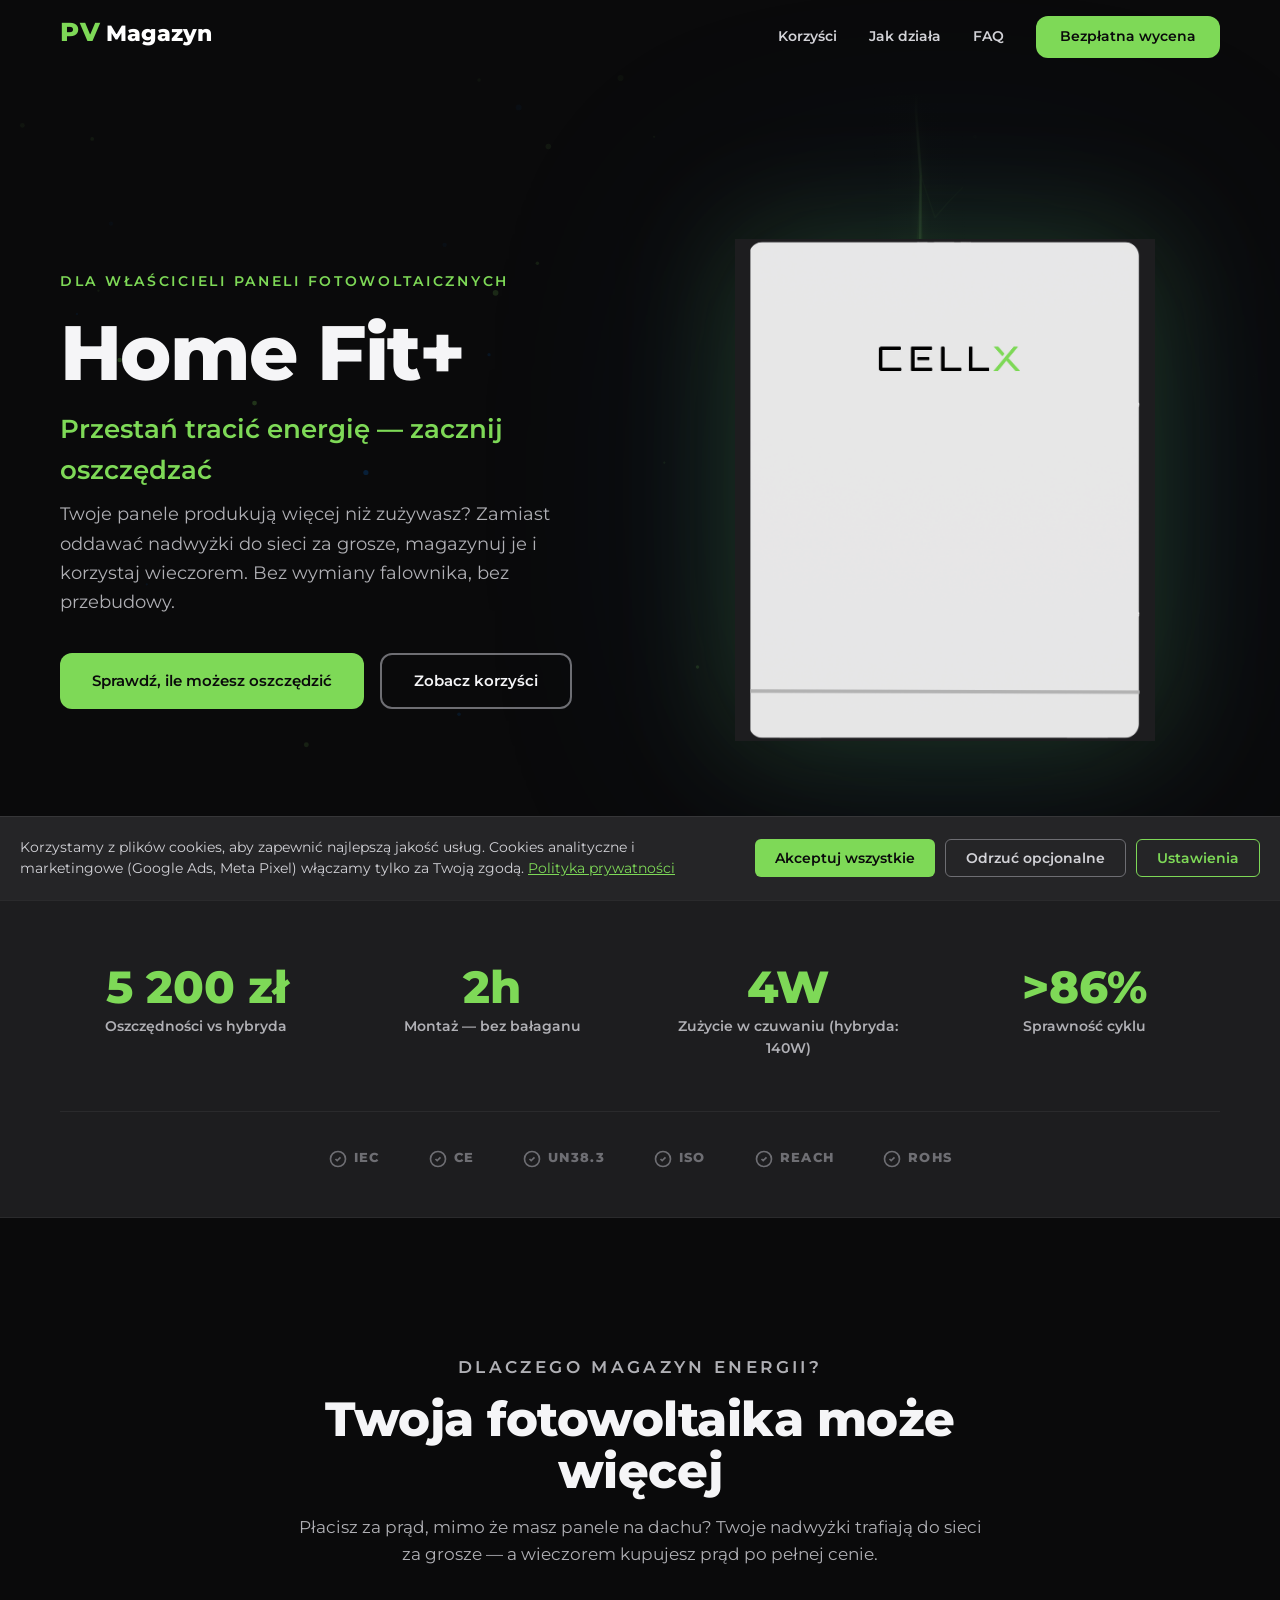
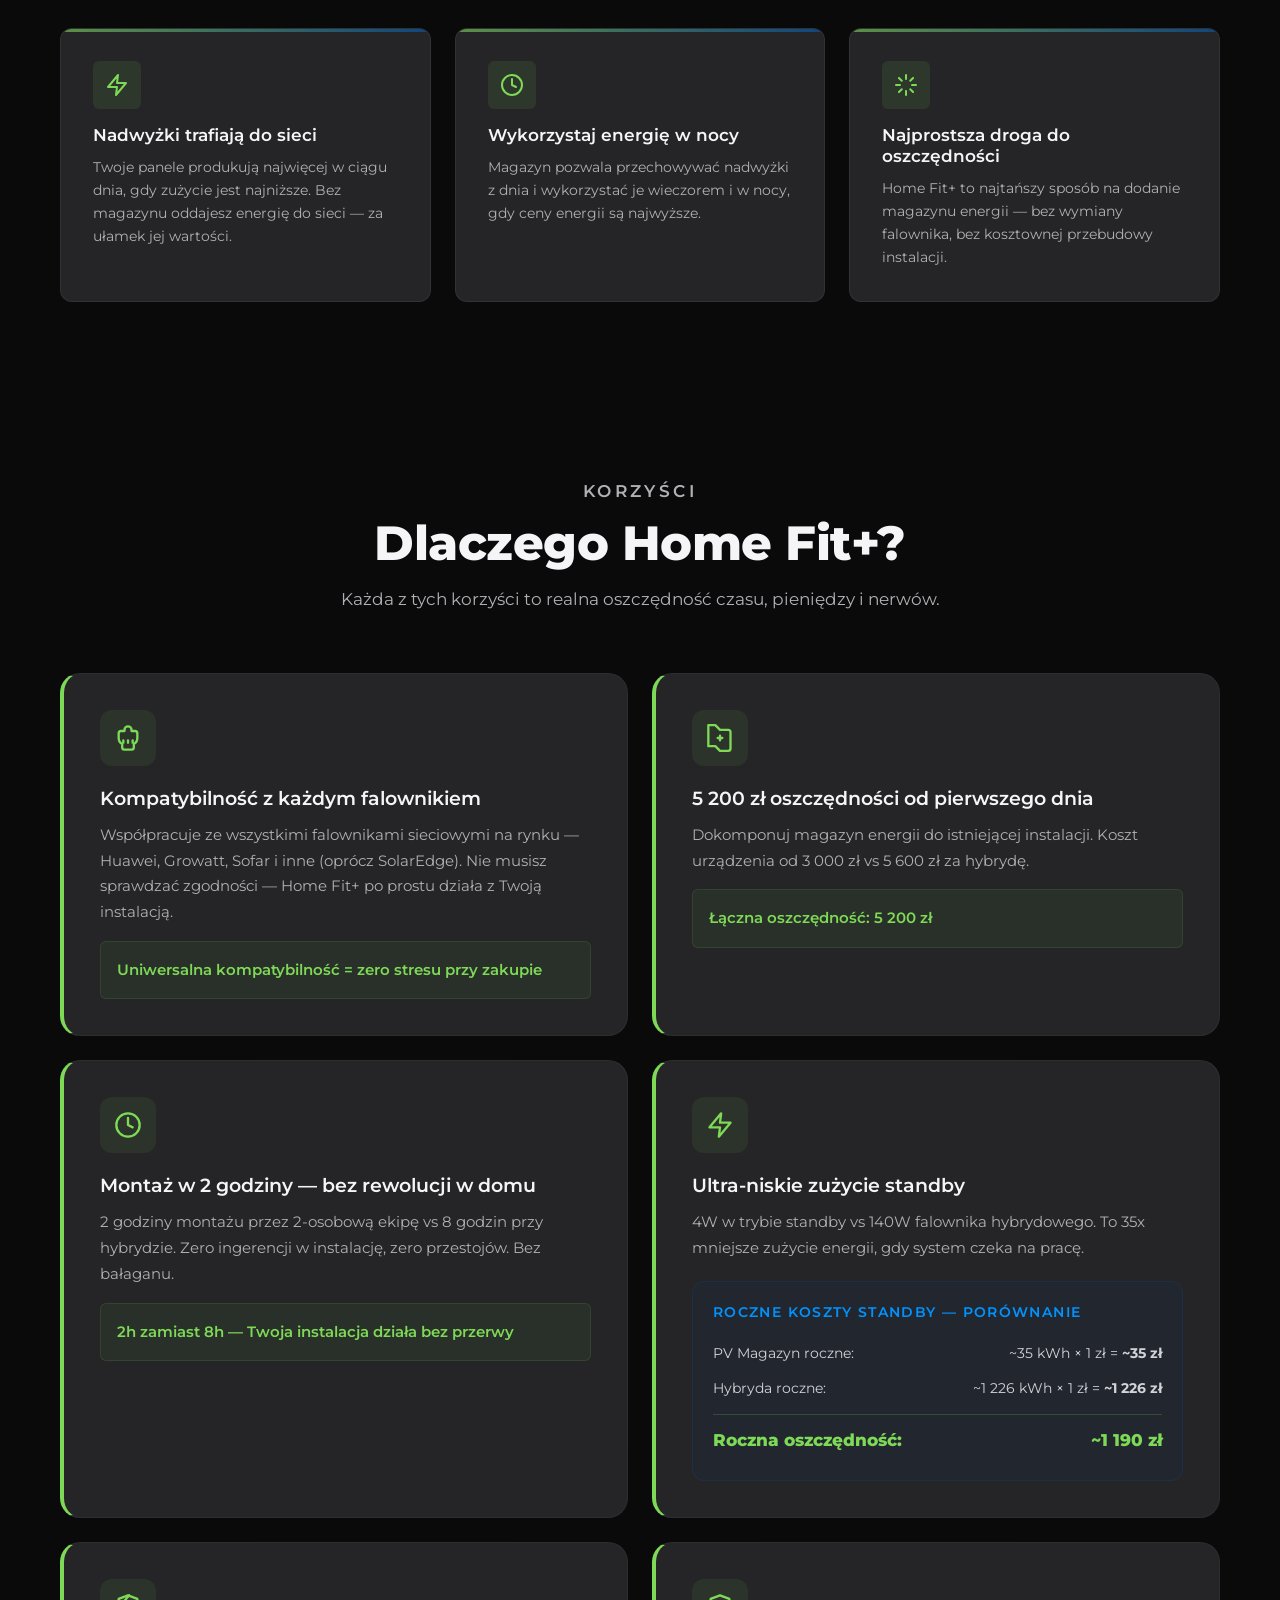
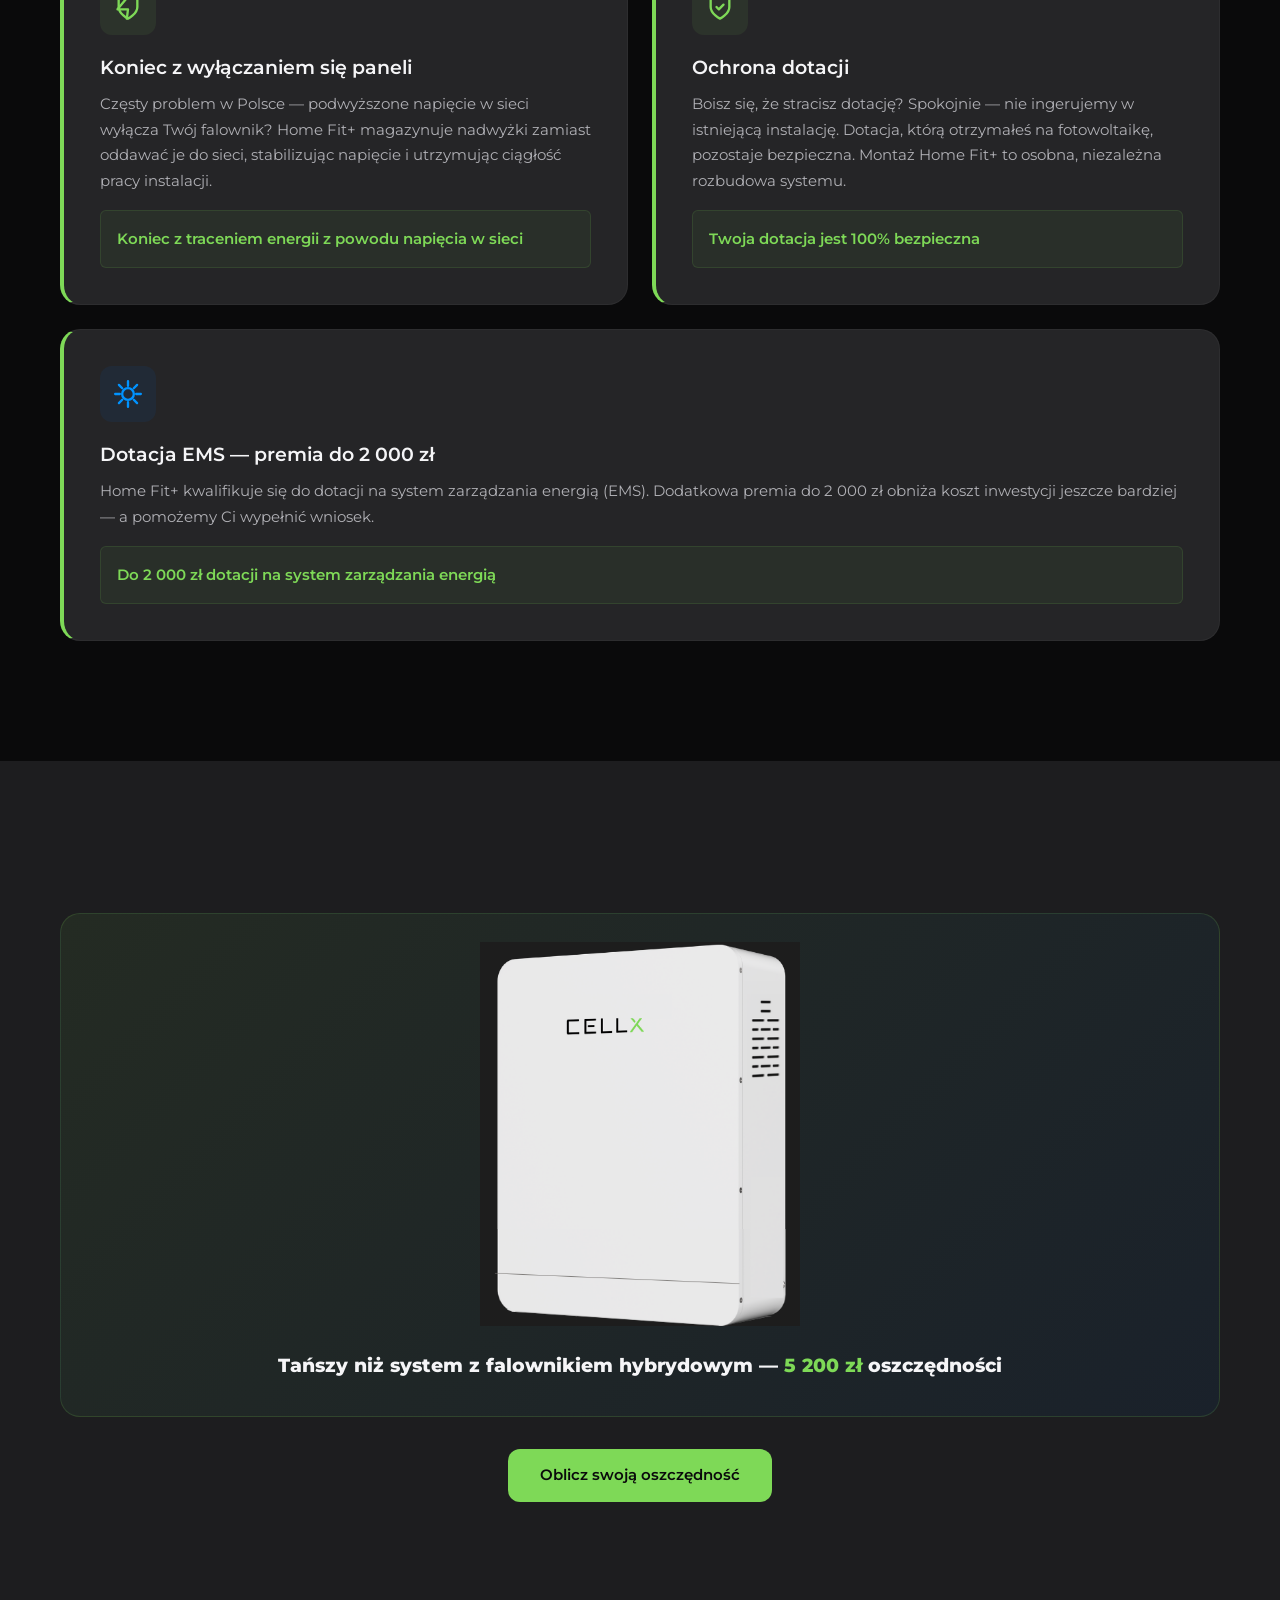
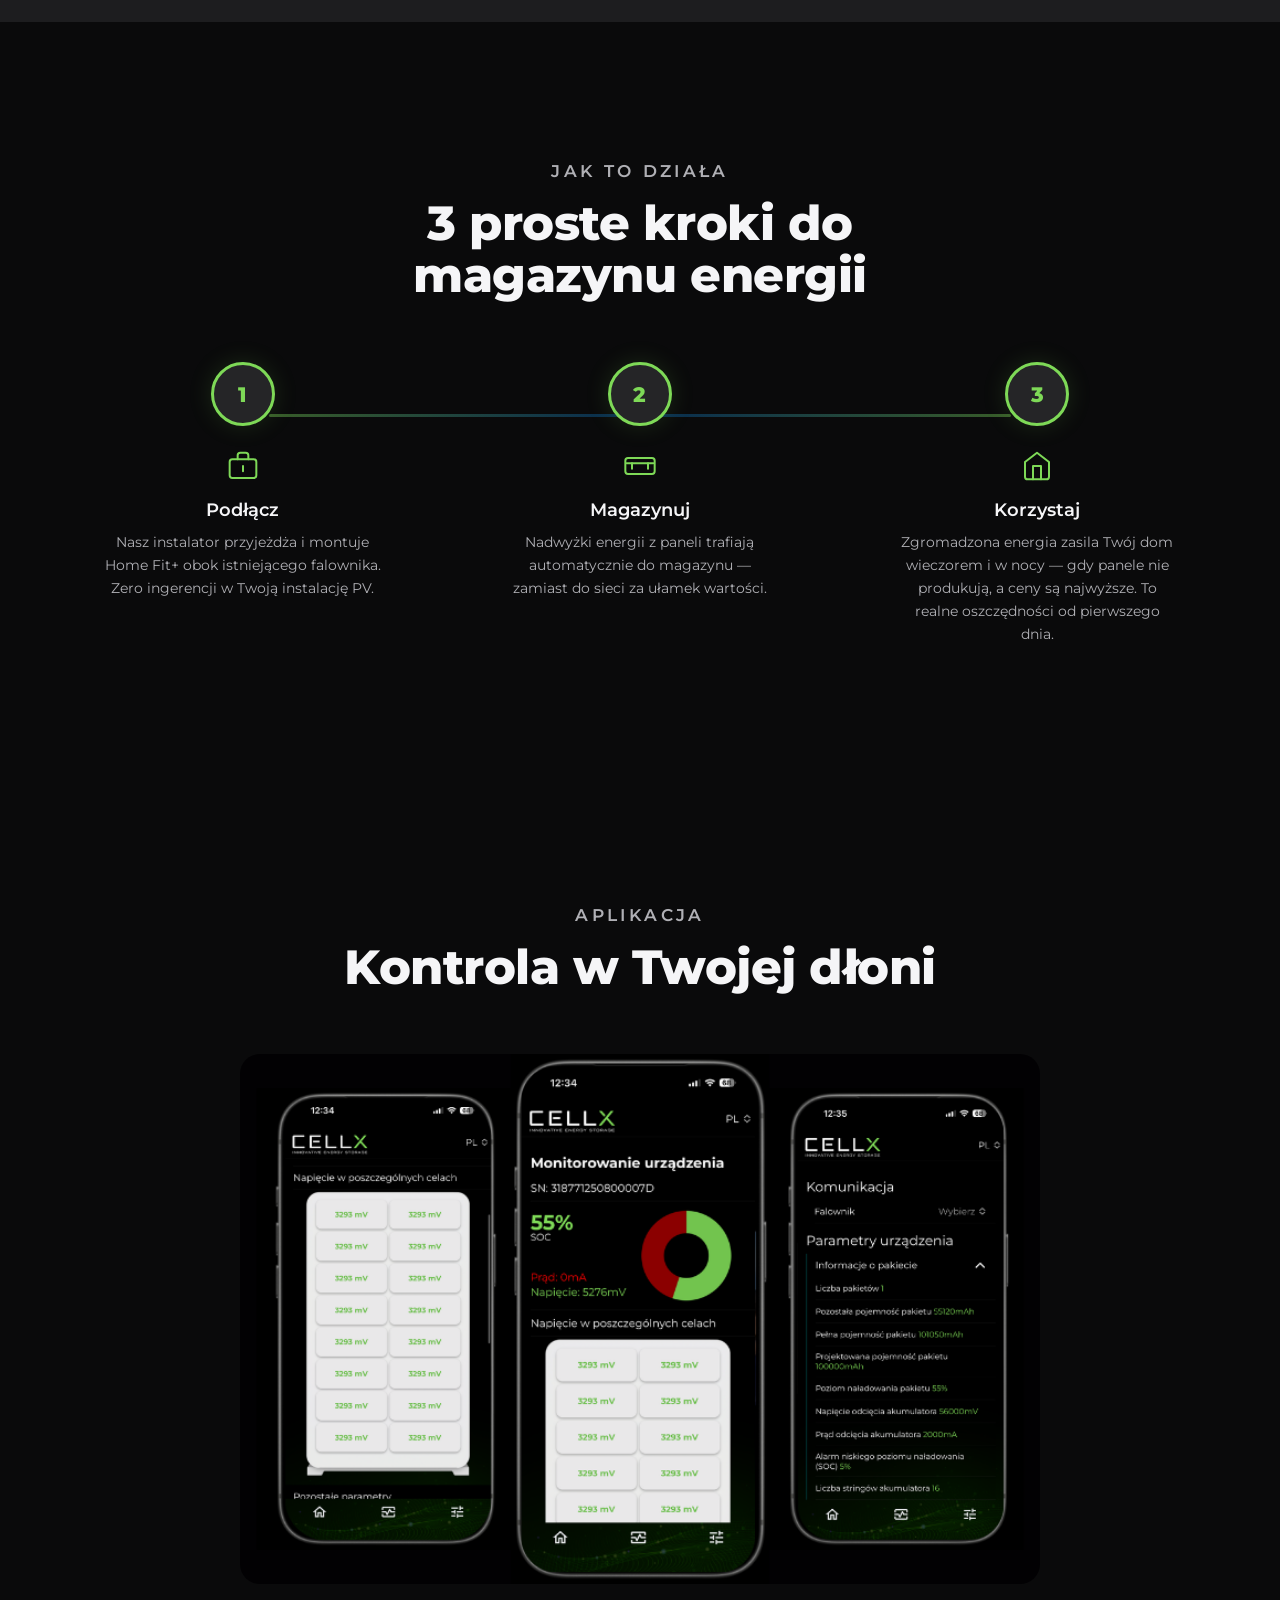
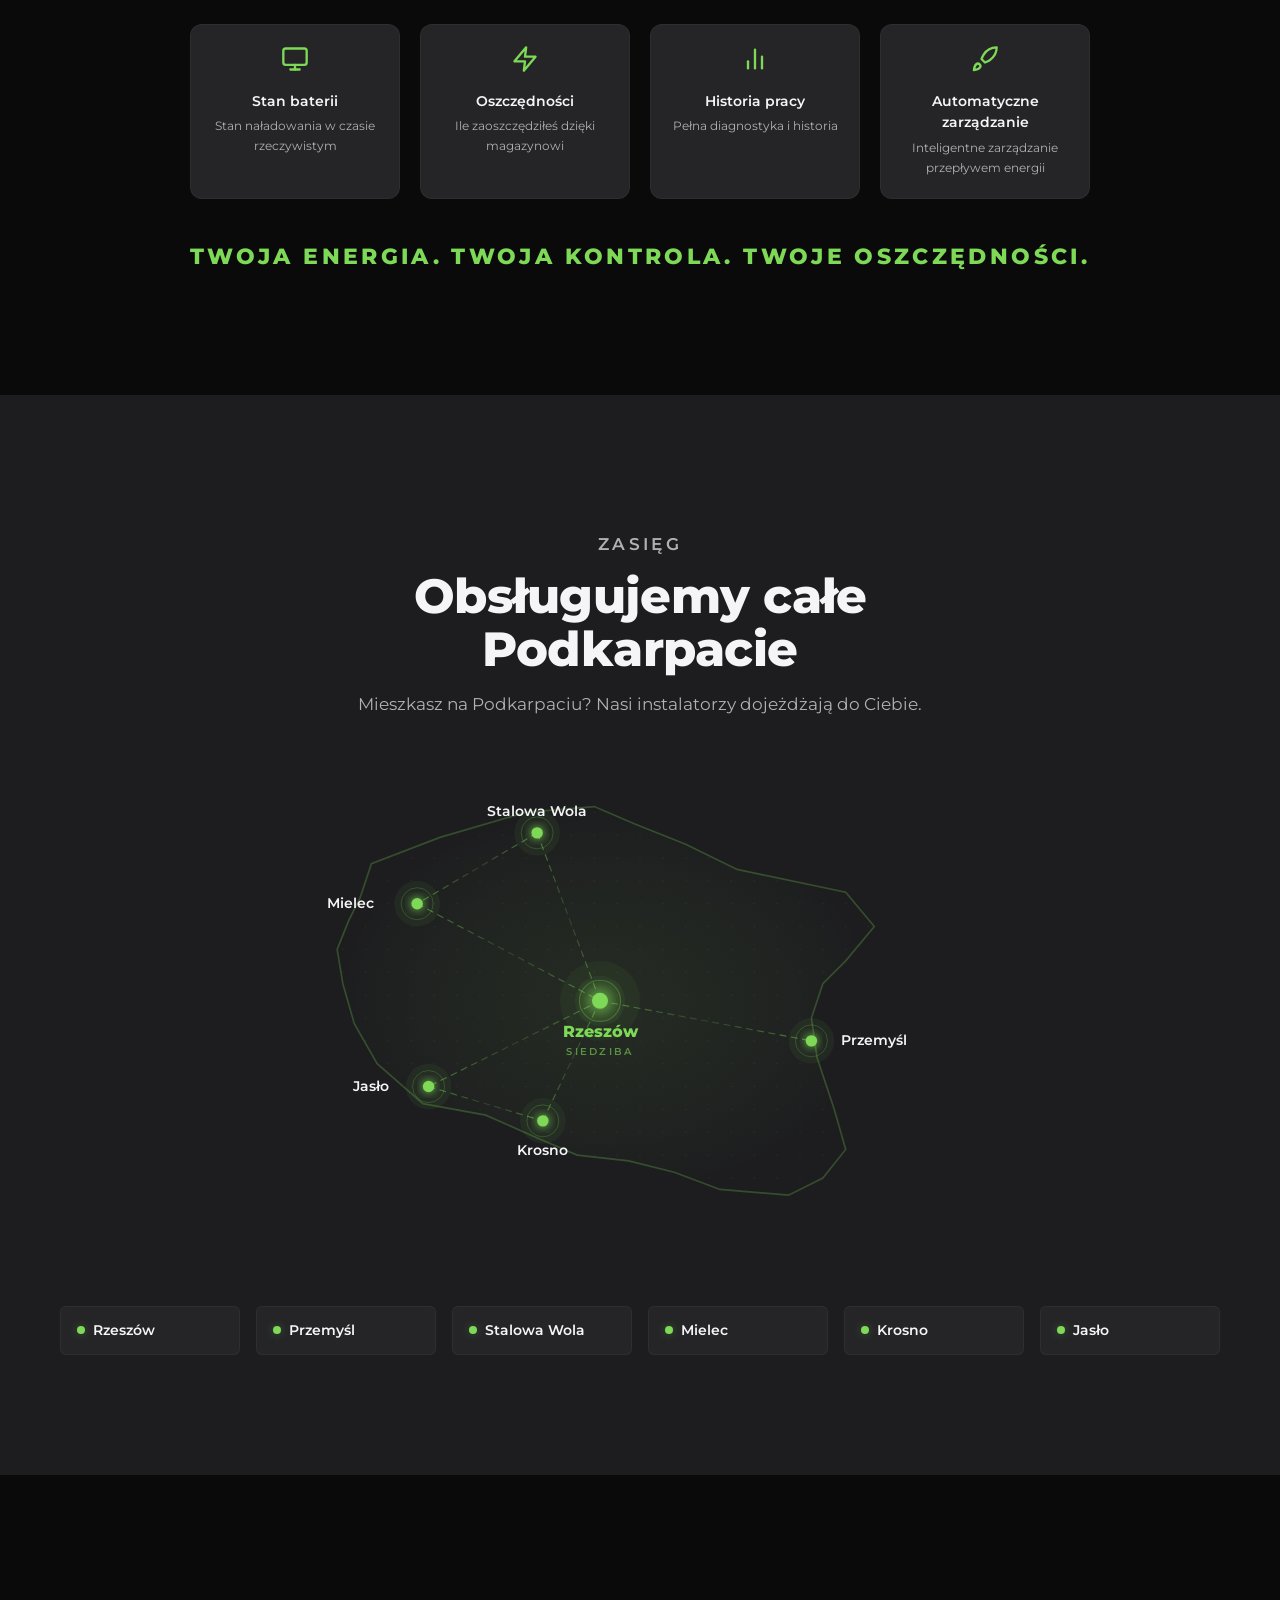
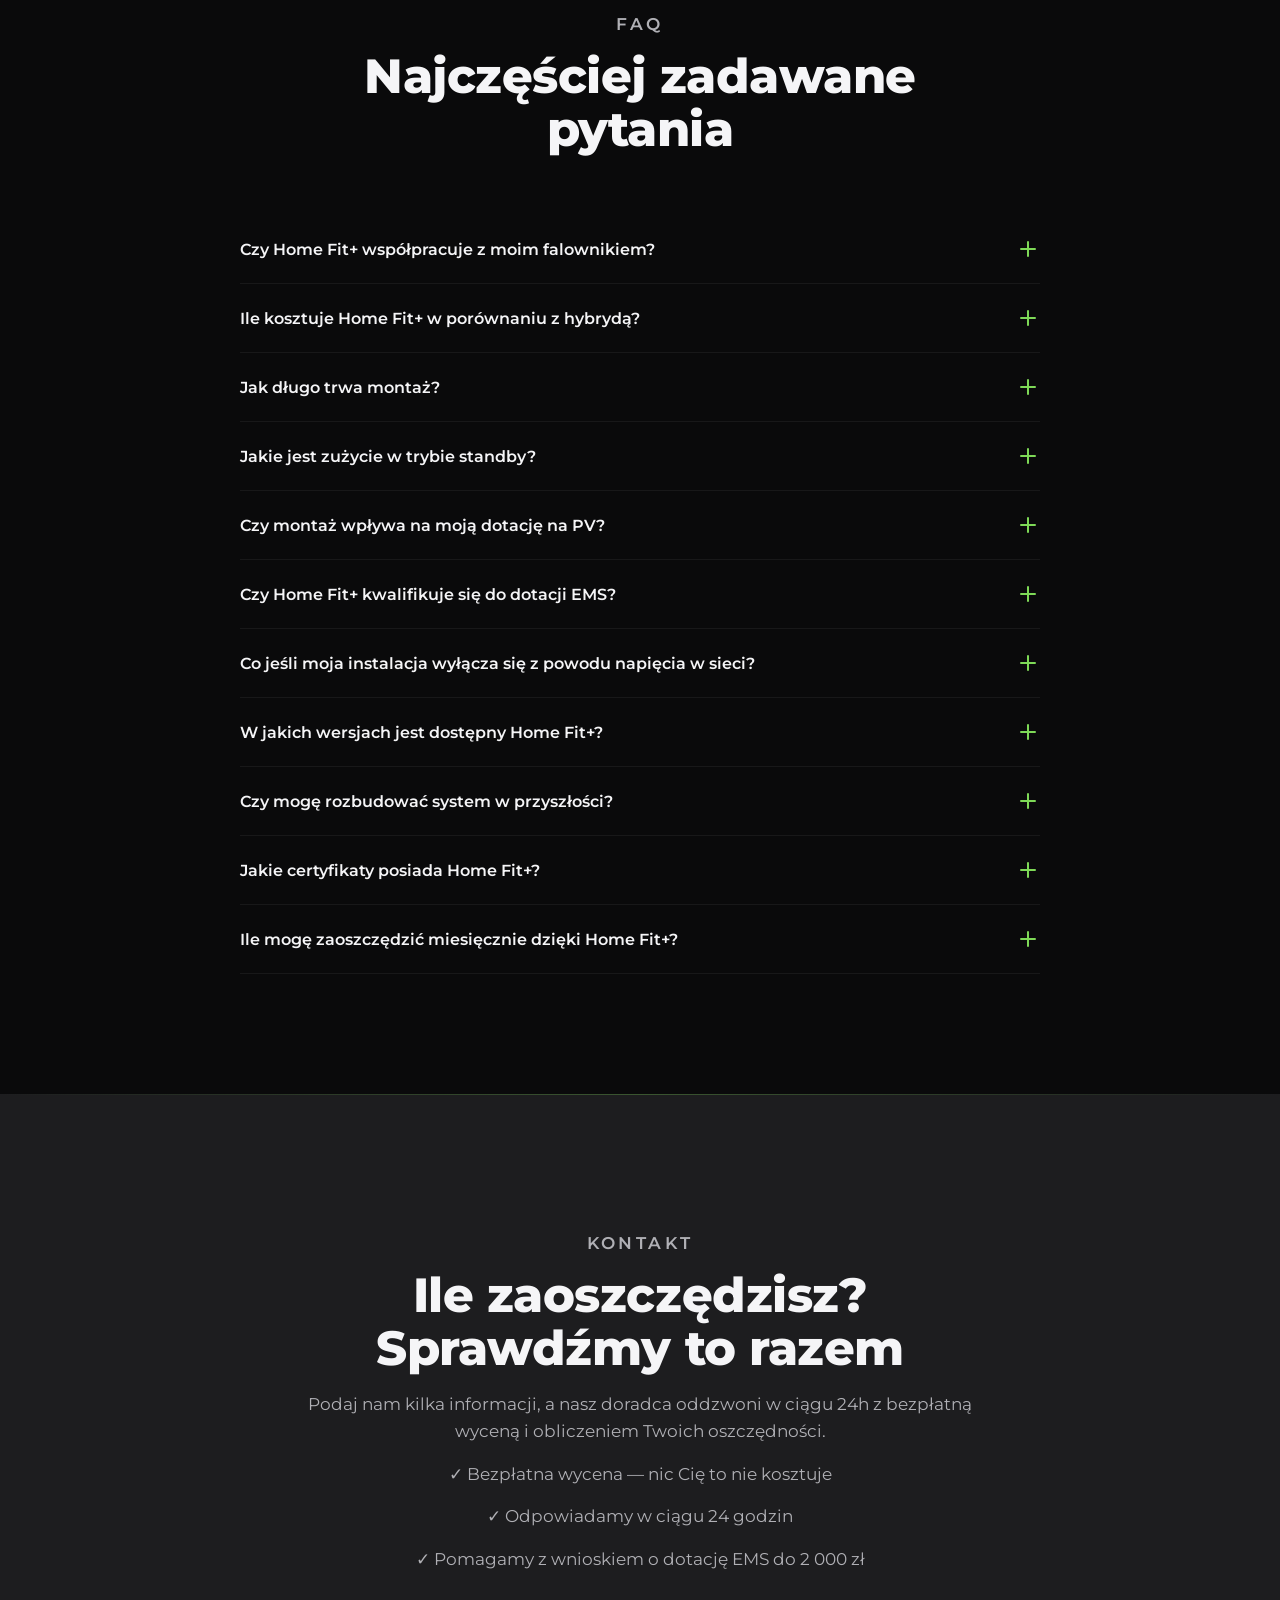
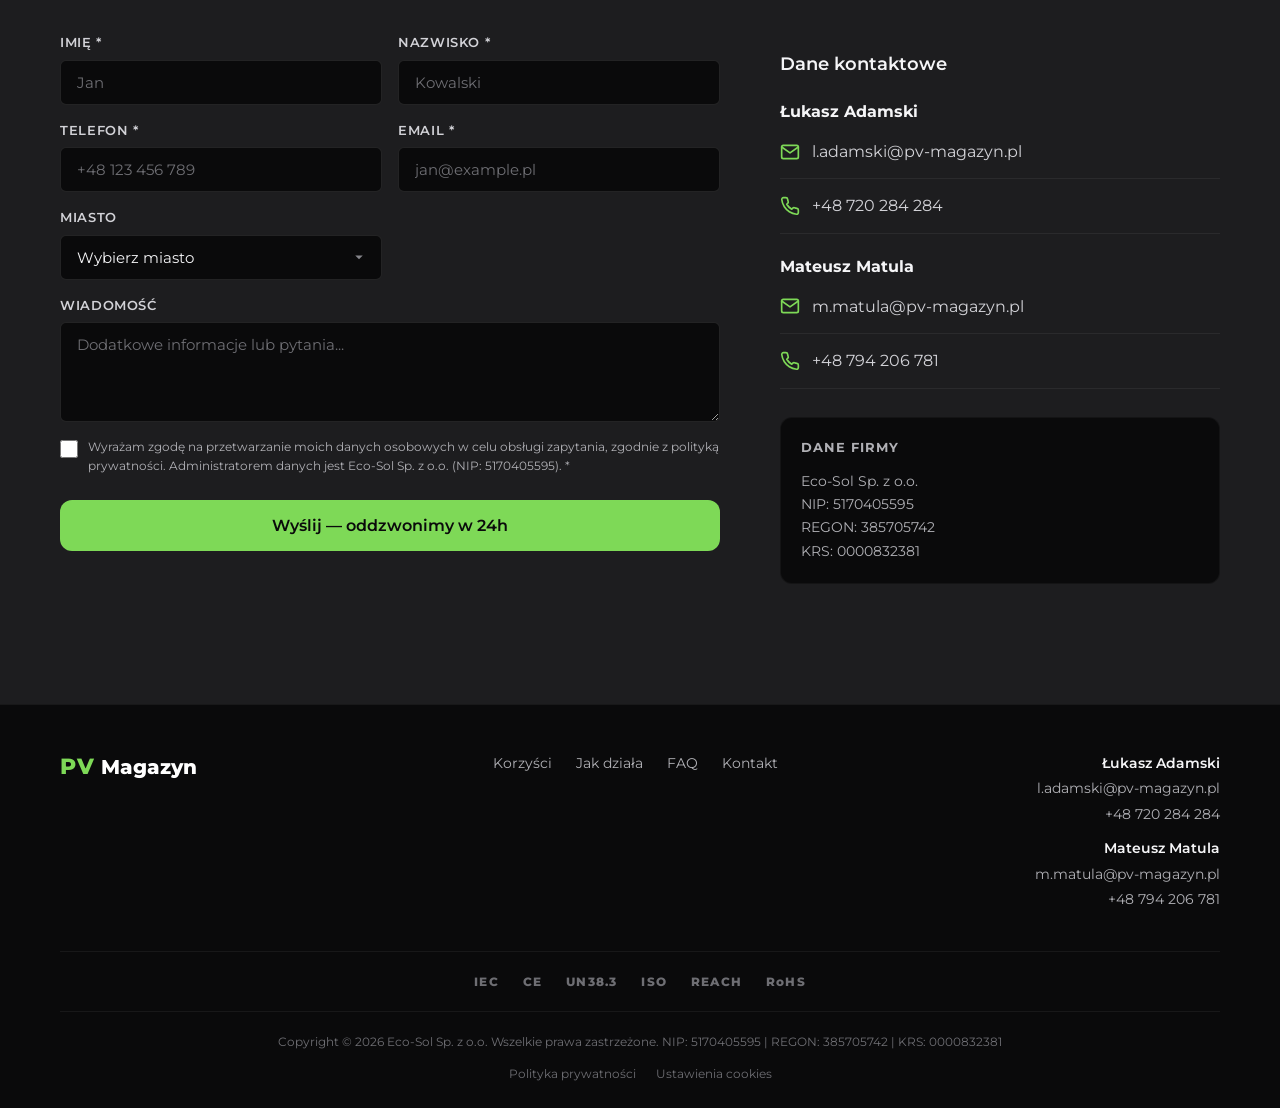
==== commit 14b35376: "feat: replace direct script injection with GTM + Consent Mode v2 Load Google Tag Manager container i" ====
--- a/index.html
+++ b/index.html
@@ -2,6 +2,25 @@
 <html lang="pl">
 <head>
   <meta charset="UTF-8">
+  <!-- Google Consent Mode v2 — domyślnie deny -->
+  <script>
+    window.dataLayer = window.dataLayer || [];
+    function gtag(){dataLayer.push(arguments);}
+    gtag('consent', 'default', {
+      'ad_storage': 'denied',
+      'ad_user_data': 'denied',
+      'ad_personalization': 'denied',
+      'analytics_storage': 'denied',
+      'wait_for_update': 500
+    });
+  </script>
+  <!-- Google Tag Manager -->
+  <script>(function(w,d,s,l,i){w[l]=w[l]||[];w[l].push({'gtm.start':
+  new Date().getTime(),event:'gtm.js'});var f=d.getElementsByTagName(s)[0],
+  j=d.createElement(s),dl=l!='dataLayer'?'&l='+l:'';j.async=true;j.src=
+  'https://www.googletagmanager.com/gtm.js?id='+i+dl;f.parentNode.insertBefore(j,f);
+  })(window,document,'script','dataLayer','GTM-XXXXXXX');</script>
+  <!-- End Google Tag Manager -->
   <meta name="viewport" content="width=device-width, initial-scale=1.0">
   <title>Home Fit+ — Magazynuj energię z paneli i oszczędzaj | Podkarpacie</title>
   <meta name="description" content="Masz panele fotowoltaiczne i tracisz nadwyżki energii? PV Magazyn Home Fit+ magazynuje Twoją energię — bez wymiany falownika, 5 200 zł taniej niż hybryda. Montaż w 2h. Bezpłatna wycena.">
@@ -212,6 +231,10 @@
   </script>
 </head>
 <body>
+<!-- Google Tag Manager (noscript) -->
+<noscript><iframe src="https://www.googletagmanager.com/ns.html?id=GTM-XXXXXXX"
+height="0" width="0" style="display:none;visibility:hidden"></iframe></noscript>
+<!-- End Google Tag Manager (noscript) -->
 
 <!-- ========== NAVIGATION ========== -->
 <nav class="navbar" role="navigation" aria-label="Nawigacja główna">
--- a/css/styles.css
+++ b/css/styles.css
@@ -1867,14 +1867,21 @@
 
 .privacy-back {
   display: inline-block;
-  font-size: 0.85rem;
-  color: var(--green);
-  margin-bottom: 24px;
-  transition: opacity var(--transition-fast);
+  margin-top: 40px;
+  padding: 12px 28px;
+  font-size: 0.9rem;
+  font-weight: var(--fw-semi);
+  color: var(--gray-400);
+  border: 1px solid var(--gray-600);
+  border-radius: var(--radius-sm);
+  text-decoration: none;
+  transition: all var(--transition-fast);
 }
 
 .privacy-back:hover {
-  opacity: 0.7;
+  color: var(--green);
+  border-color: var(--green);
+  transform: translateY(-2px);
 }
 
 .privacy-page h1 {
@@ -1911,7 +1918,7 @@
 
 .privacy-page a {
   color: var(--green);
-  text-decoration: underline;
+  text-decoration: none;
 }
 
 .privacy-page .last-updated {
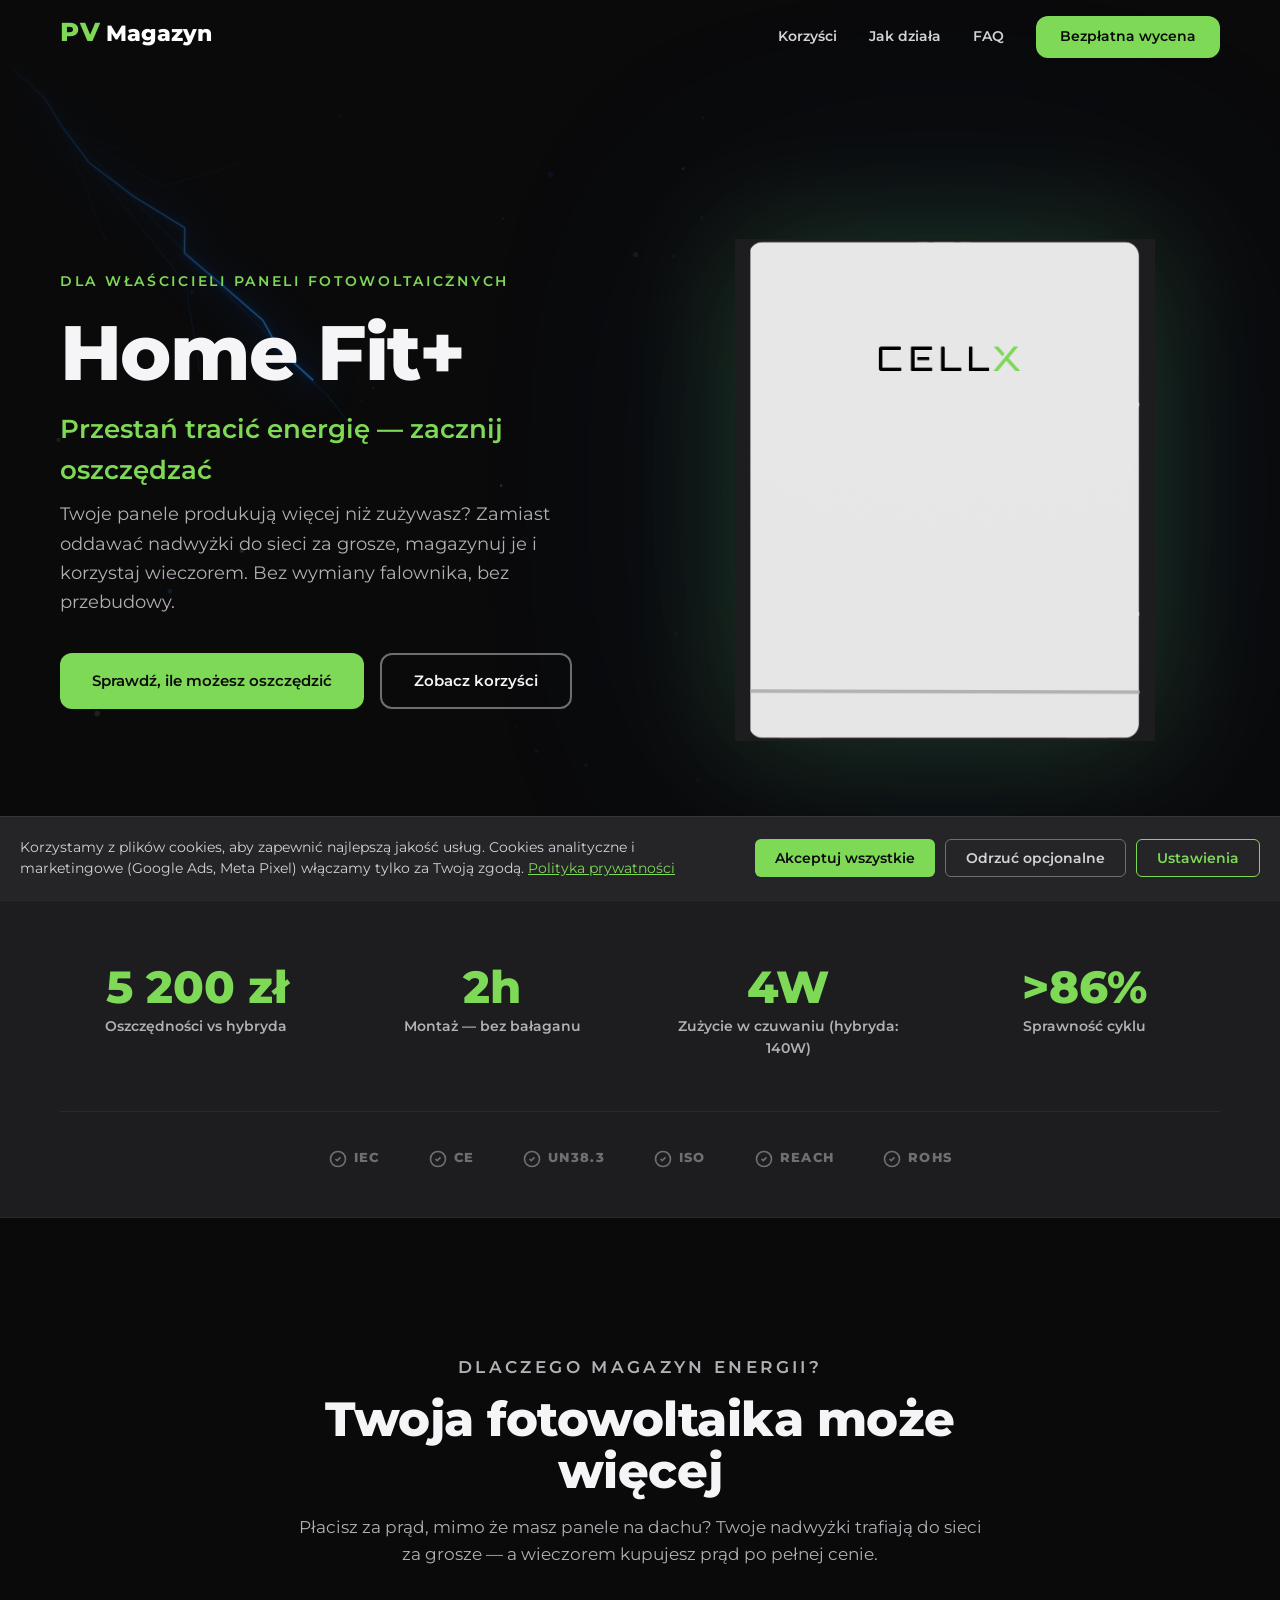
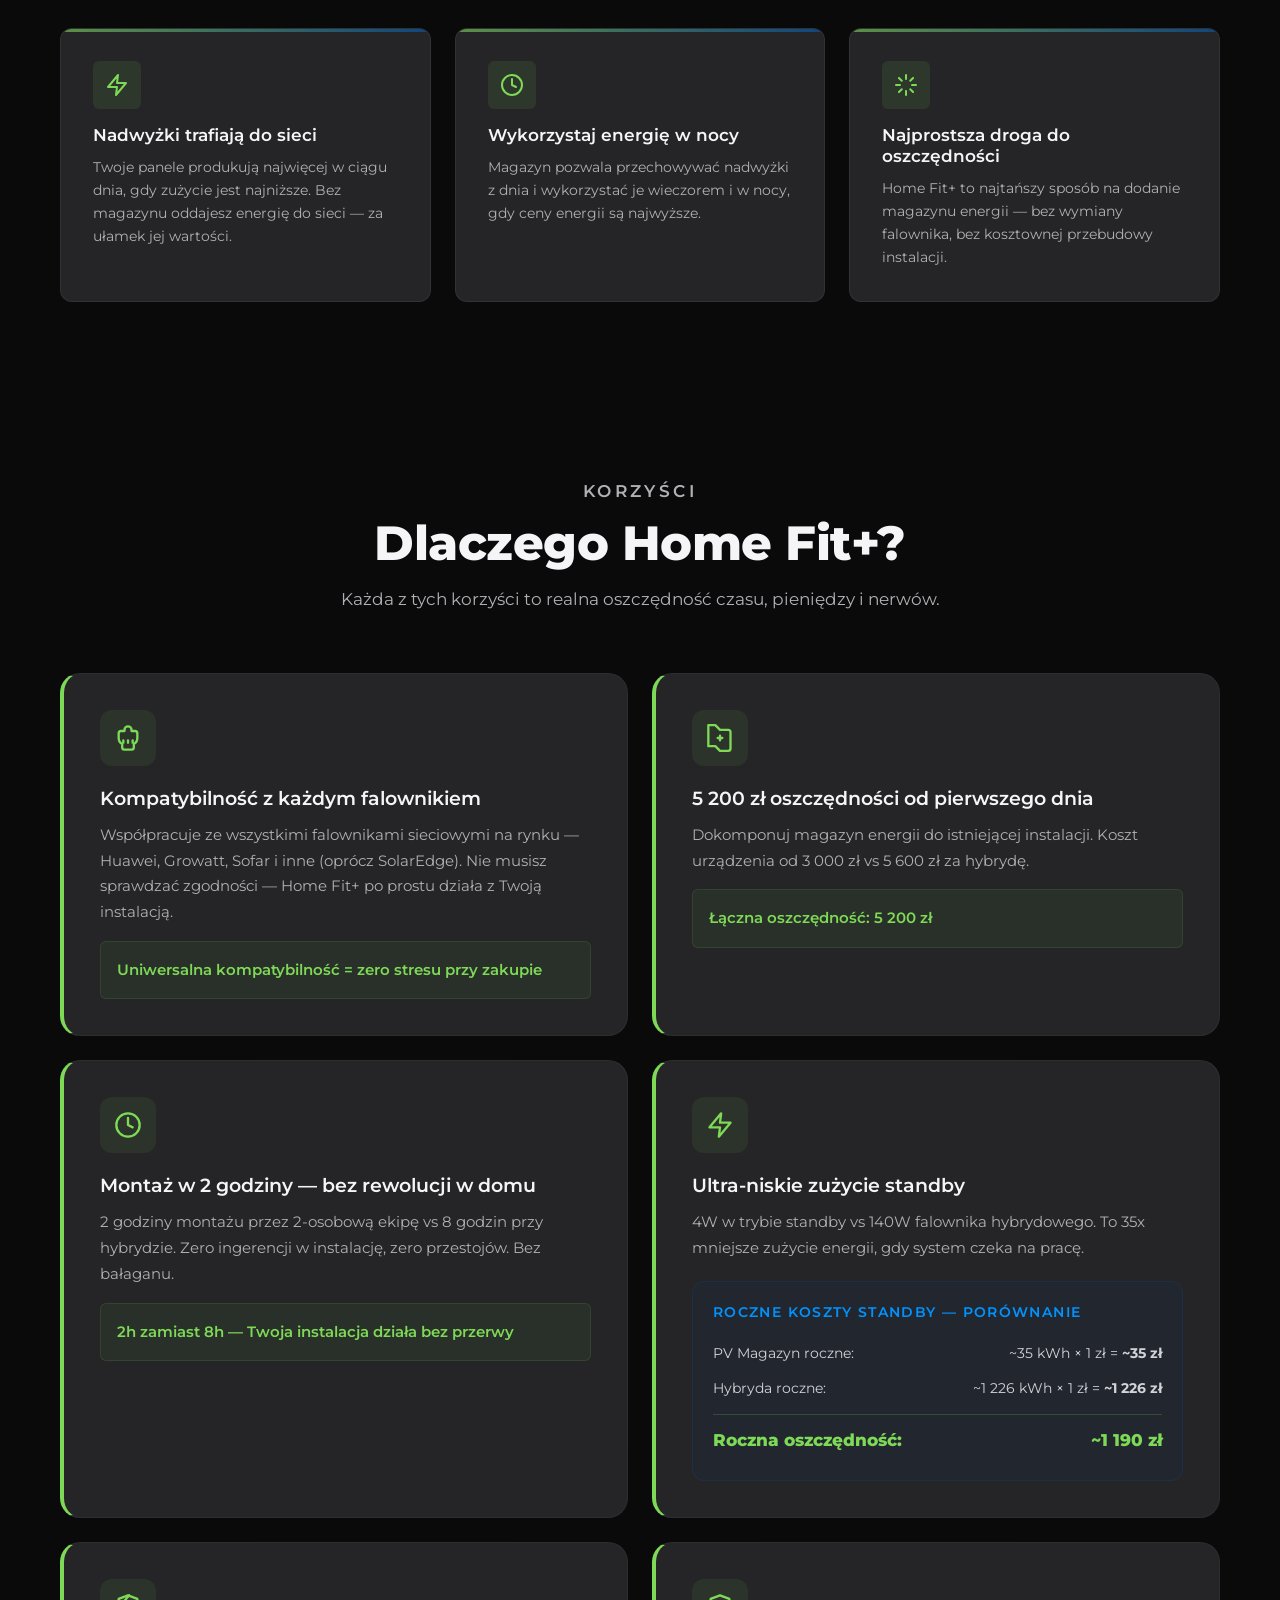
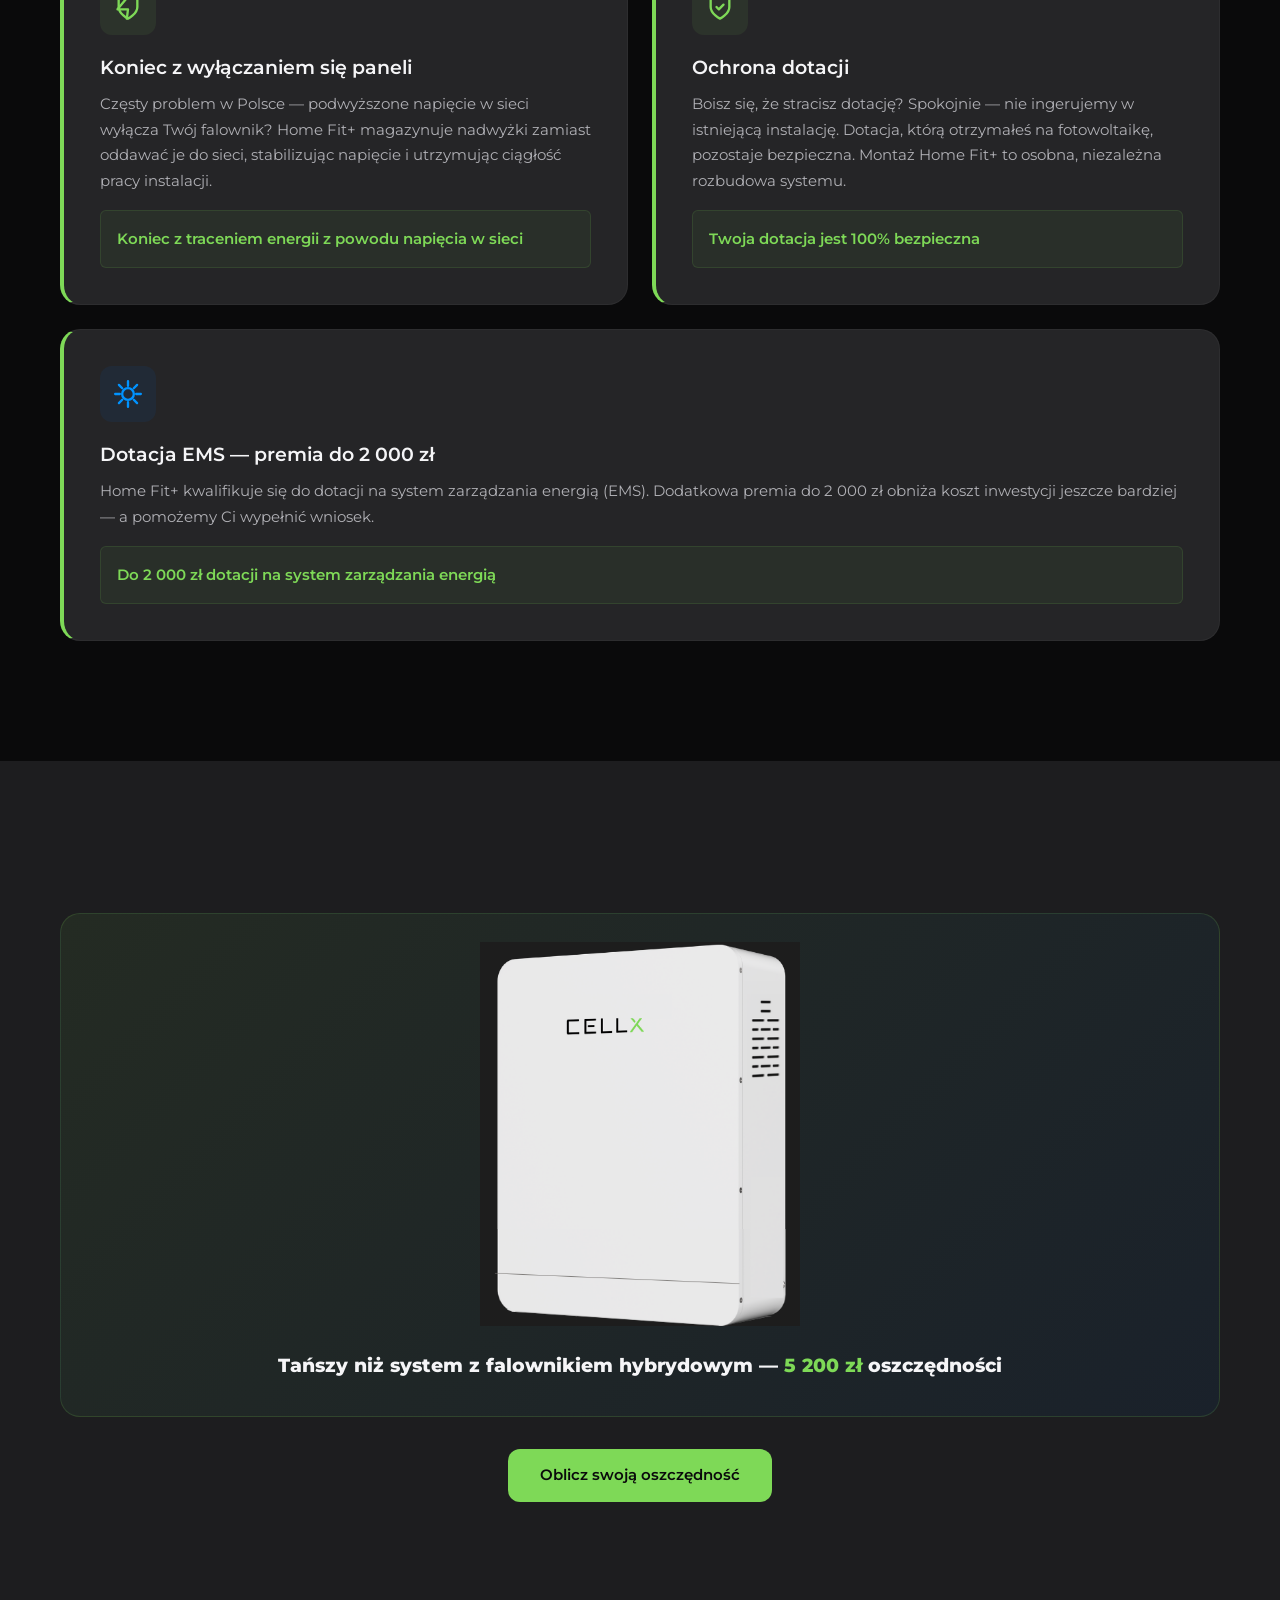
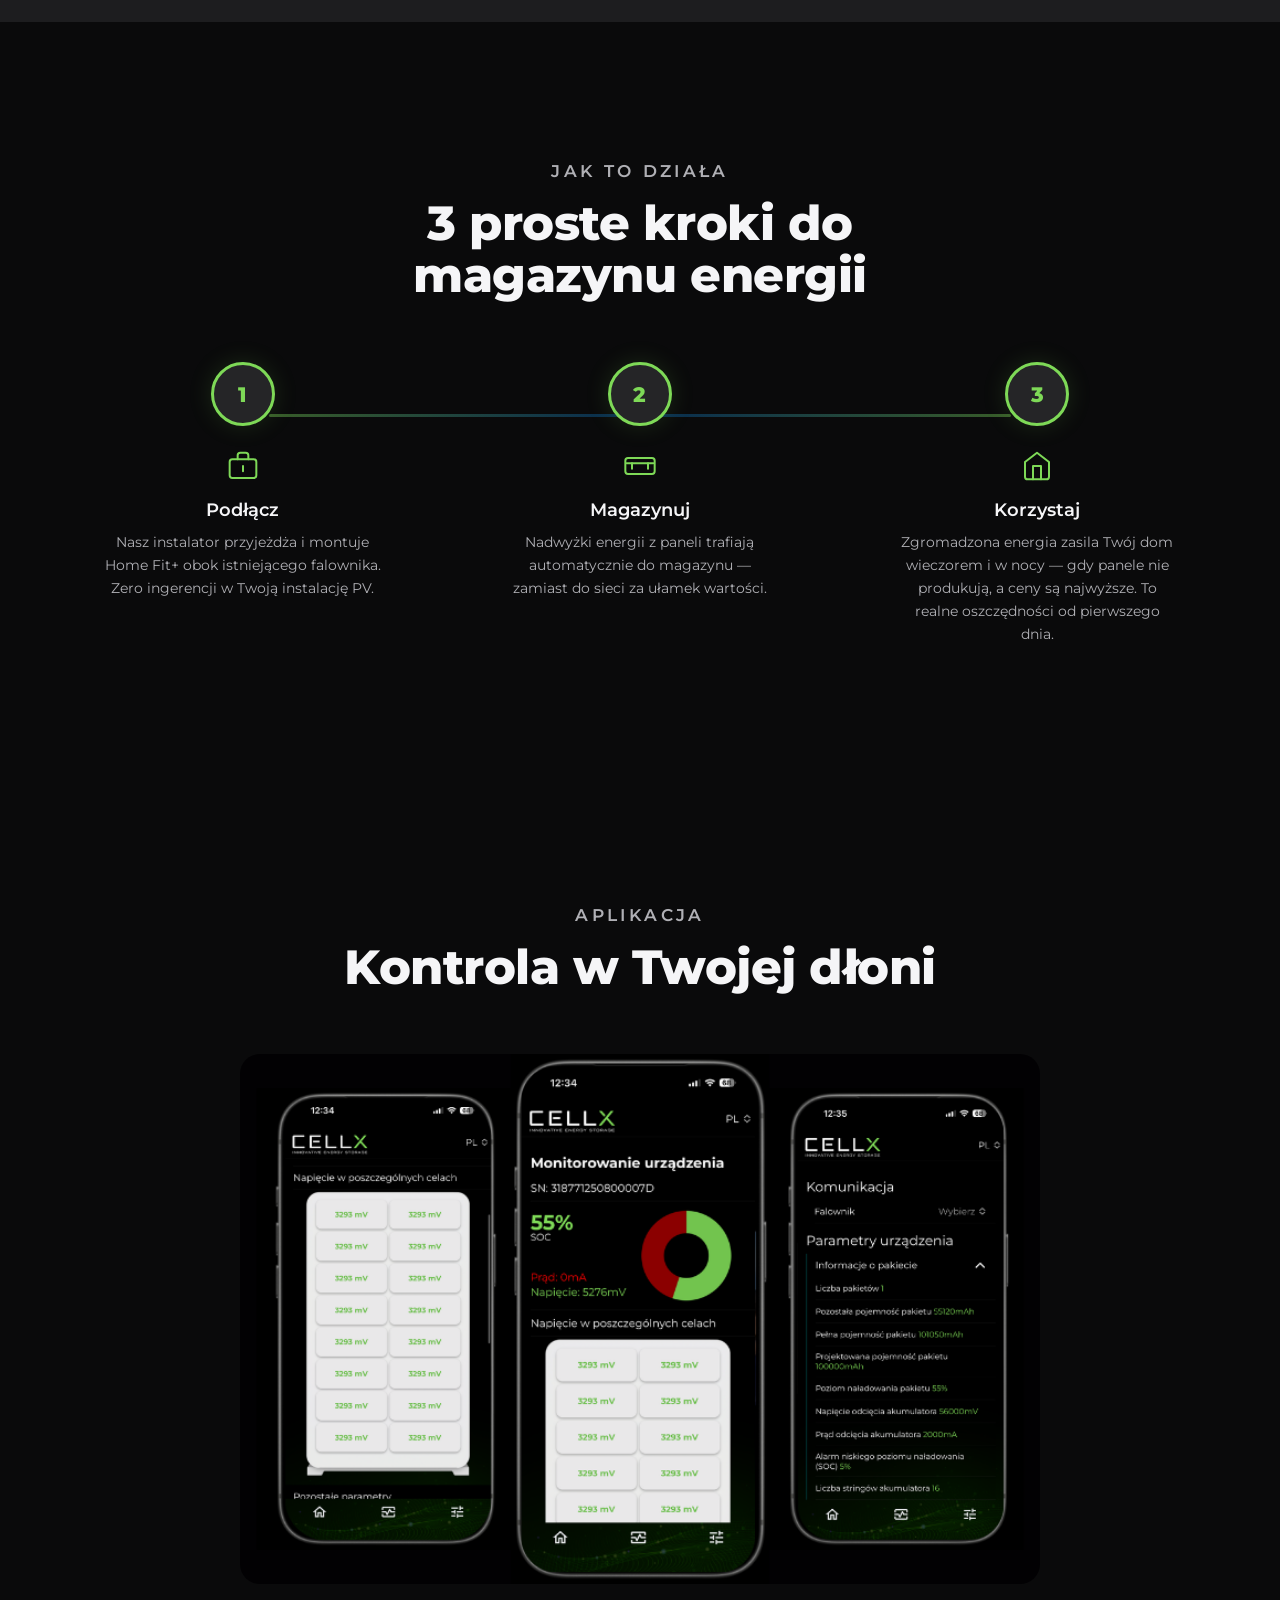
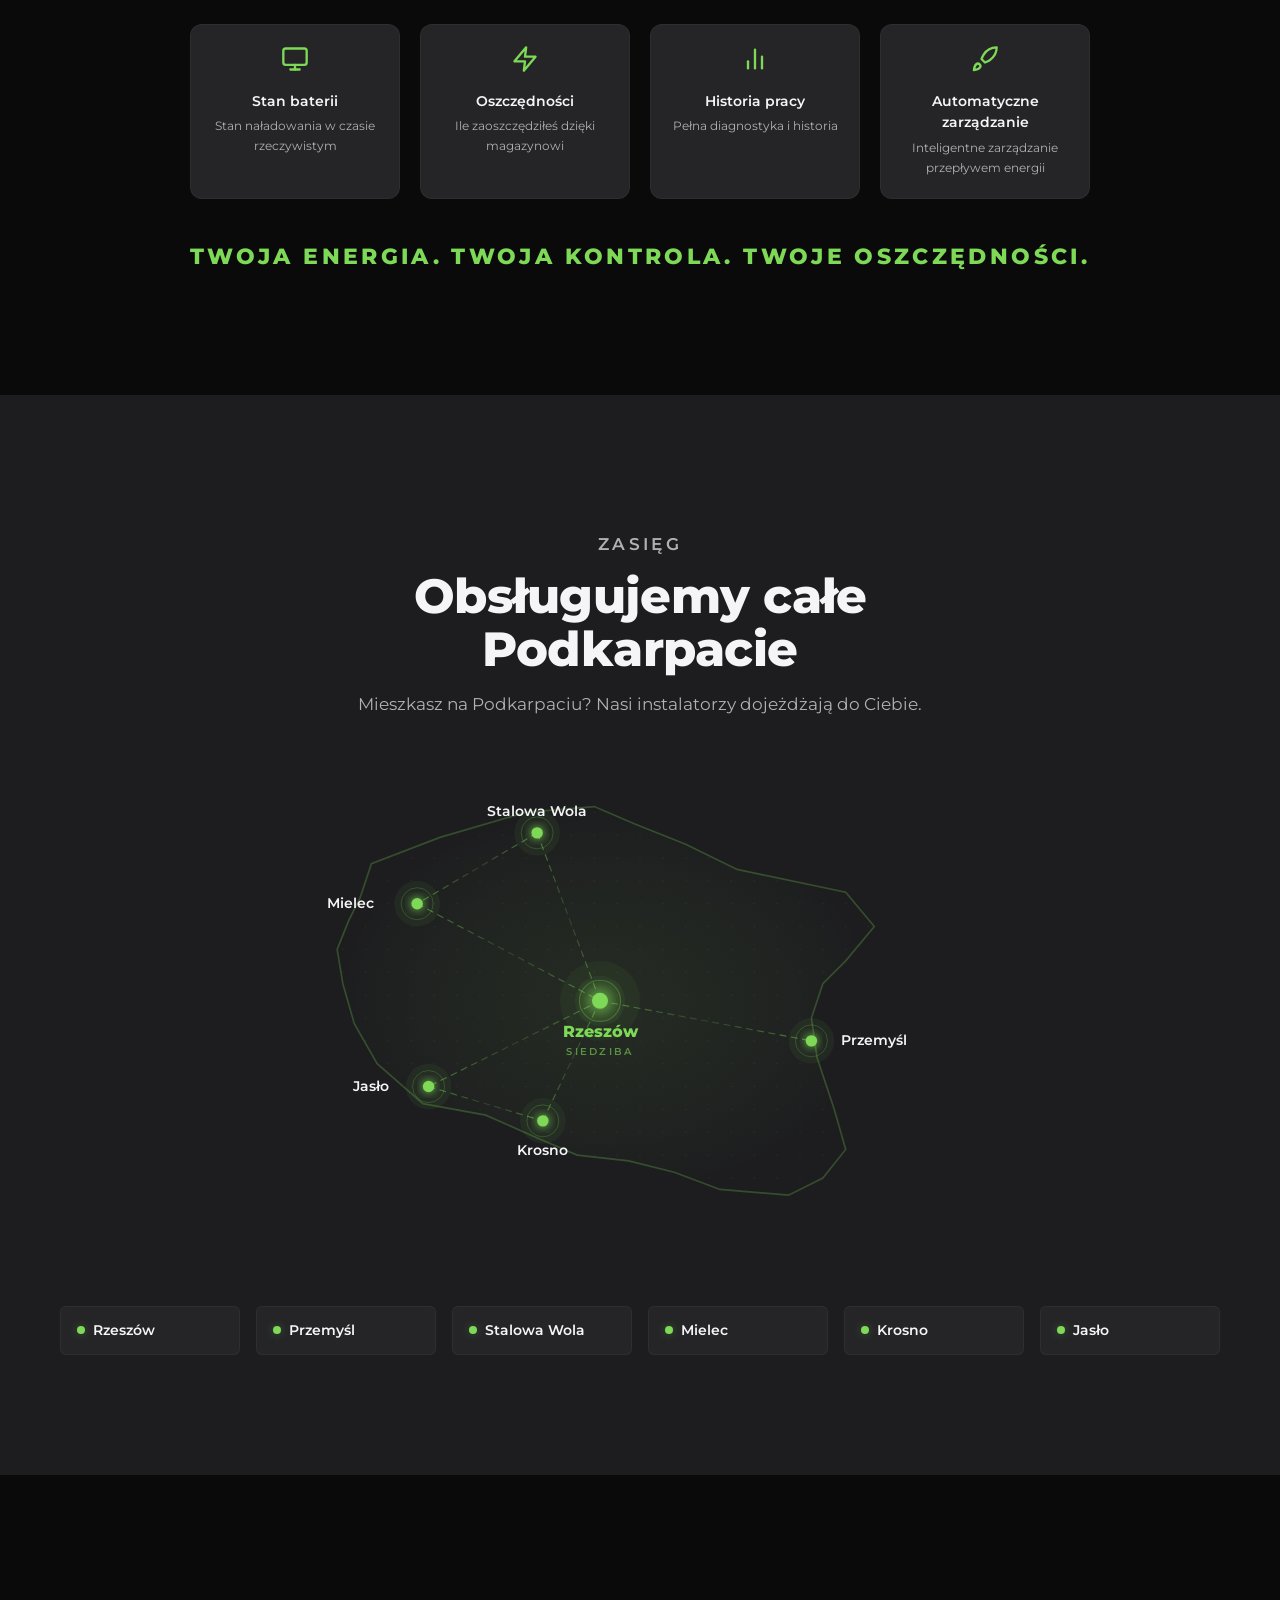
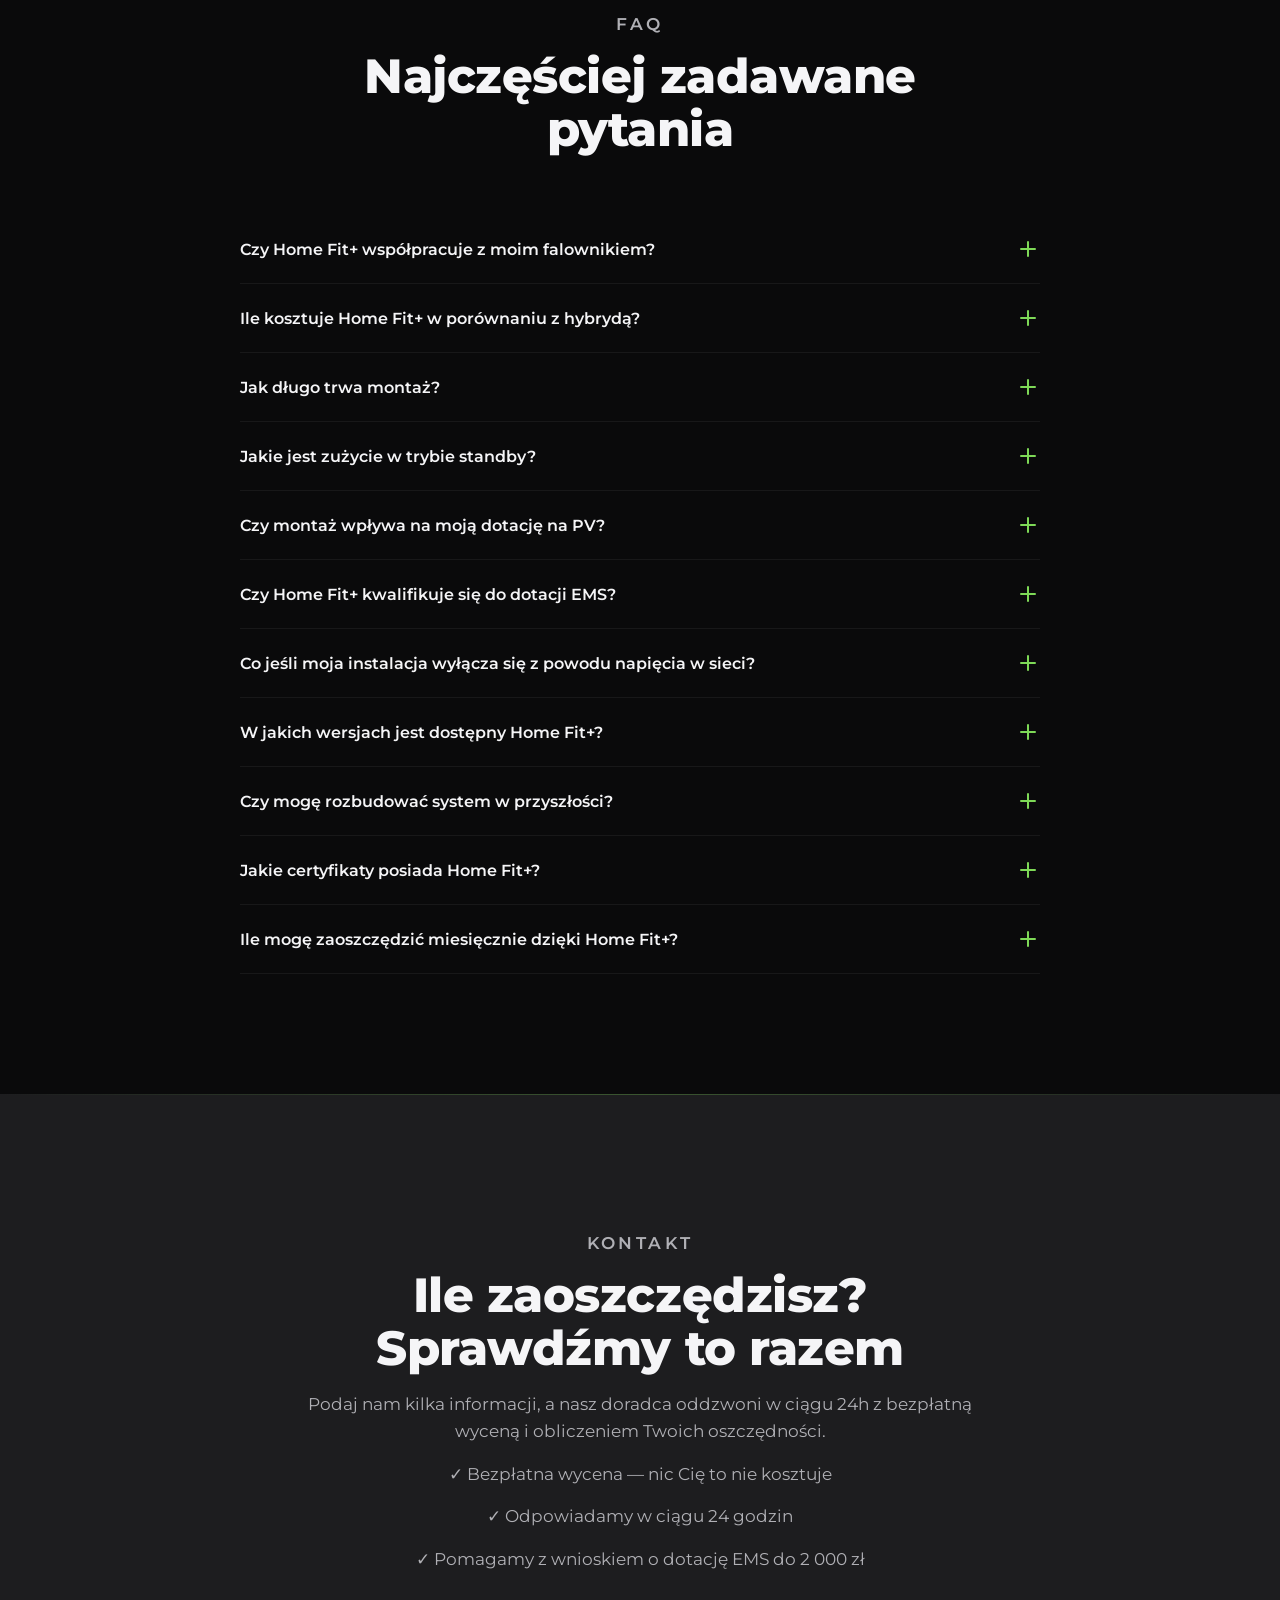
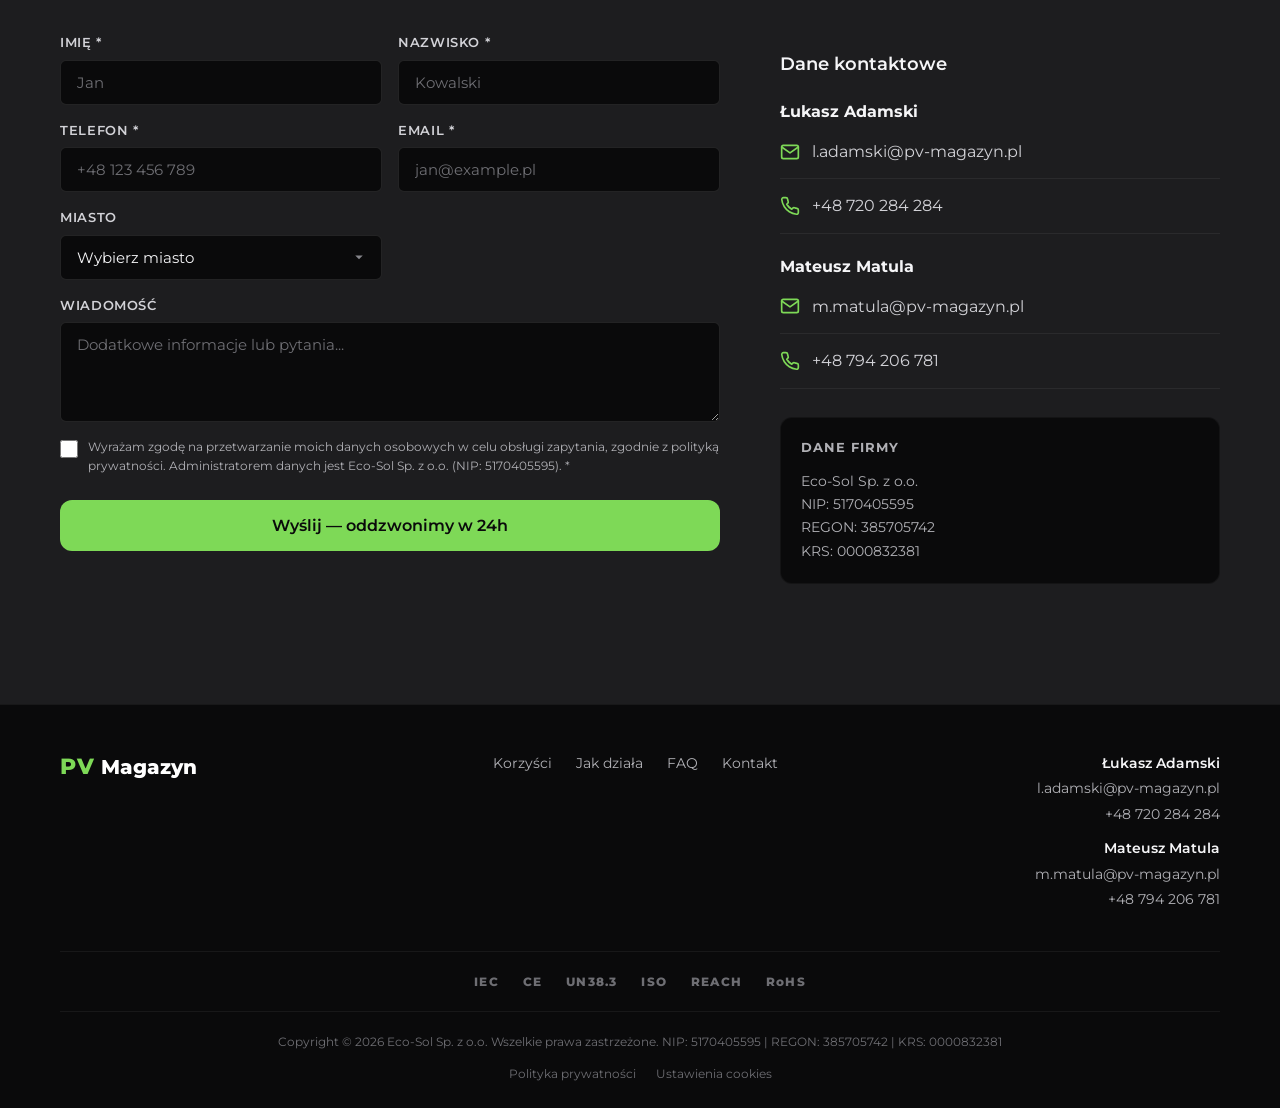
==== commit 1bf80ea2: "fix: update GTM container ID from placeholder to GTM-MDC4DNSZ Co-Authored-By: Claude Opus 4.6 <norep" ====
--- a/index.html
+++ b/index.html
@@ -19,7 +19,7 @@
   new Date().getTime(),event:'gtm.js'});var f=d.getElementsByTagName(s)[0],
   j=d.createElement(s),dl=l!='dataLayer'?'&l='+l:'';j.async=true;j.src=
   'https://www.googletagmanager.com/gtm.js?id='+i+dl;f.parentNode.insertBefore(j,f);
-  })(window,document,'script','dataLayer','GTM-XXXXXXX');</script>
+  })(window,document,'script','dataLayer','GTM-MDC4DNSZ');</script>
   <!-- End Google Tag Manager -->
   <meta name="viewport" content="width=device-width, initial-scale=1.0">
   <title>Home Fit+ — Magazynuj energię z paneli i oszczędzaj | Podkarpacie</title>
@@ -232,7 +232,7 @@
 </head>
 <body>
 <!-- Google Tag Manager (noscript) -->
-<noscript><iframe src="https://www.googletagmanager.com/ns.html?id=GTM-XXXXXXX"
+<noscript><iframe src="https://www.googletagmanager.com/ns.html?id=GTM-MDC4DNSZ"
 height="0" width="0" style="display:none;visibility:hidden"></iframe></noscript>
 <!-- End Google Tag Manager (noscript) -->
 
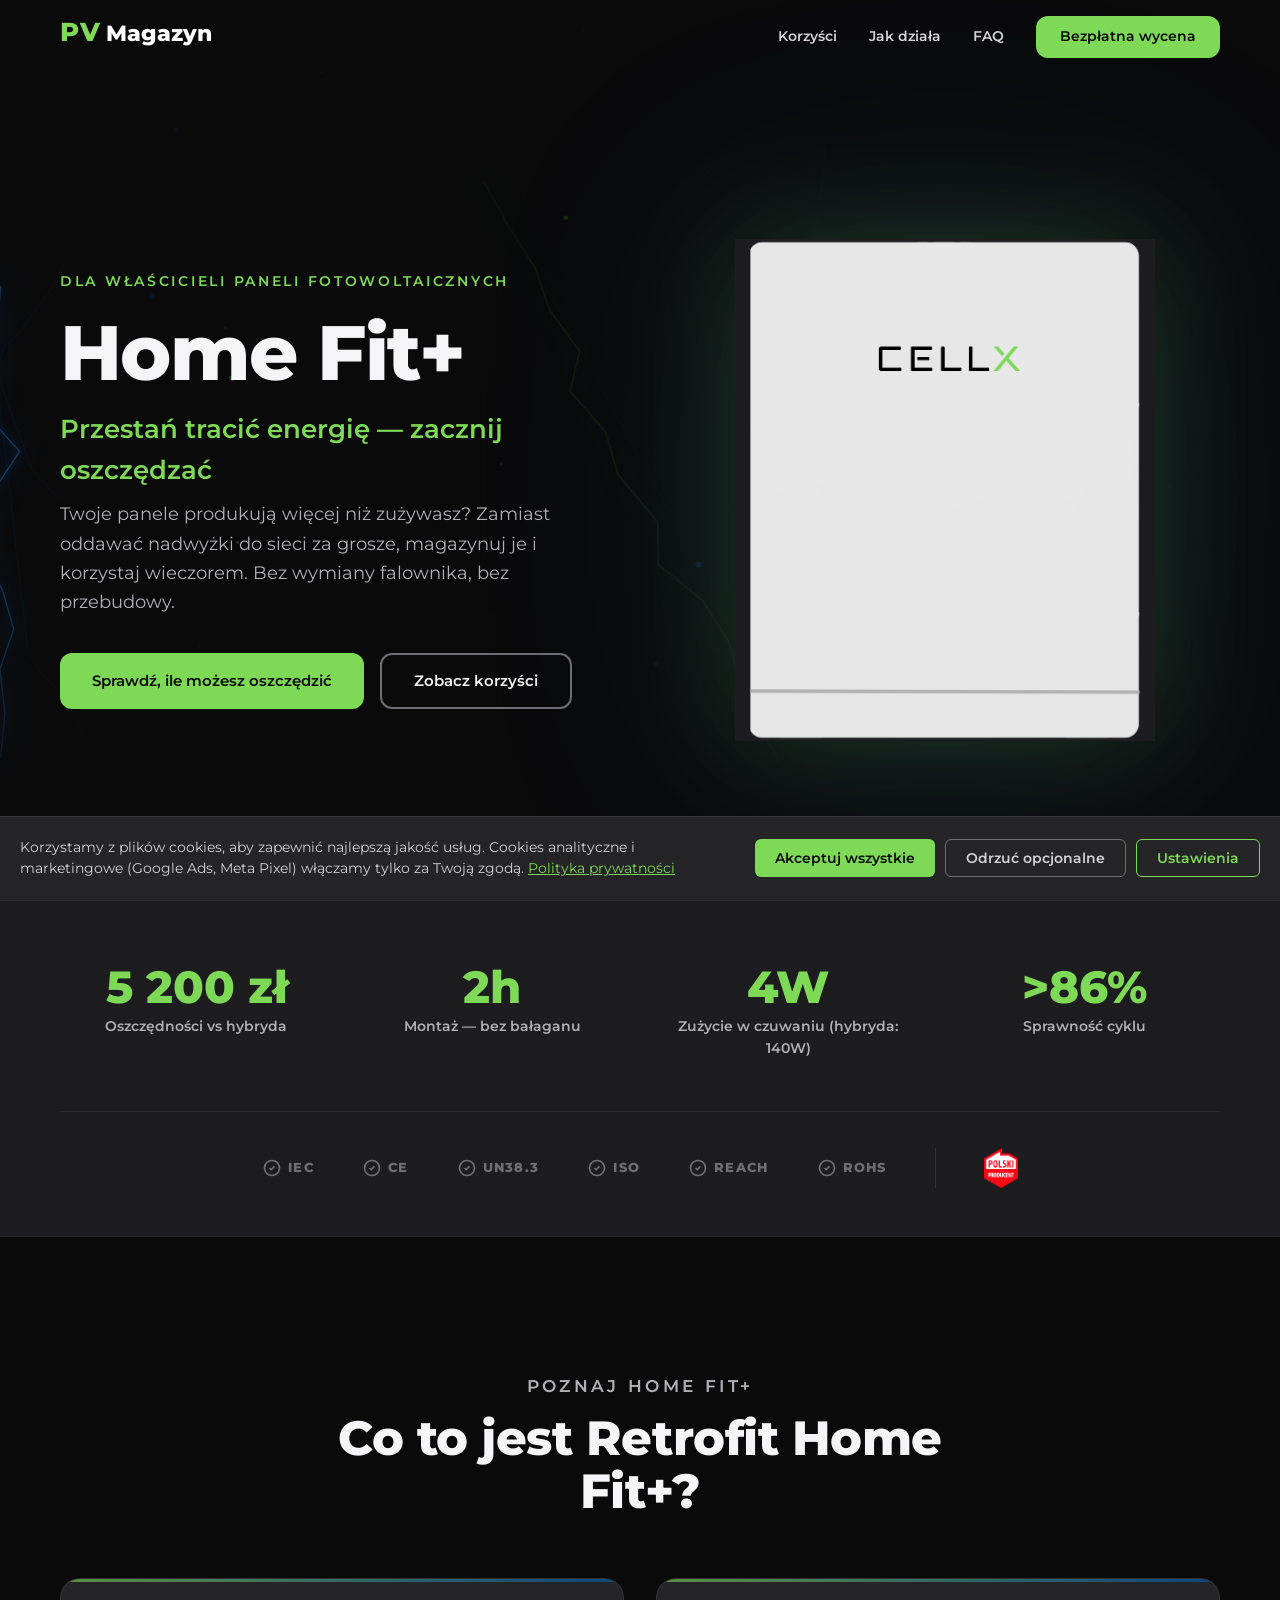
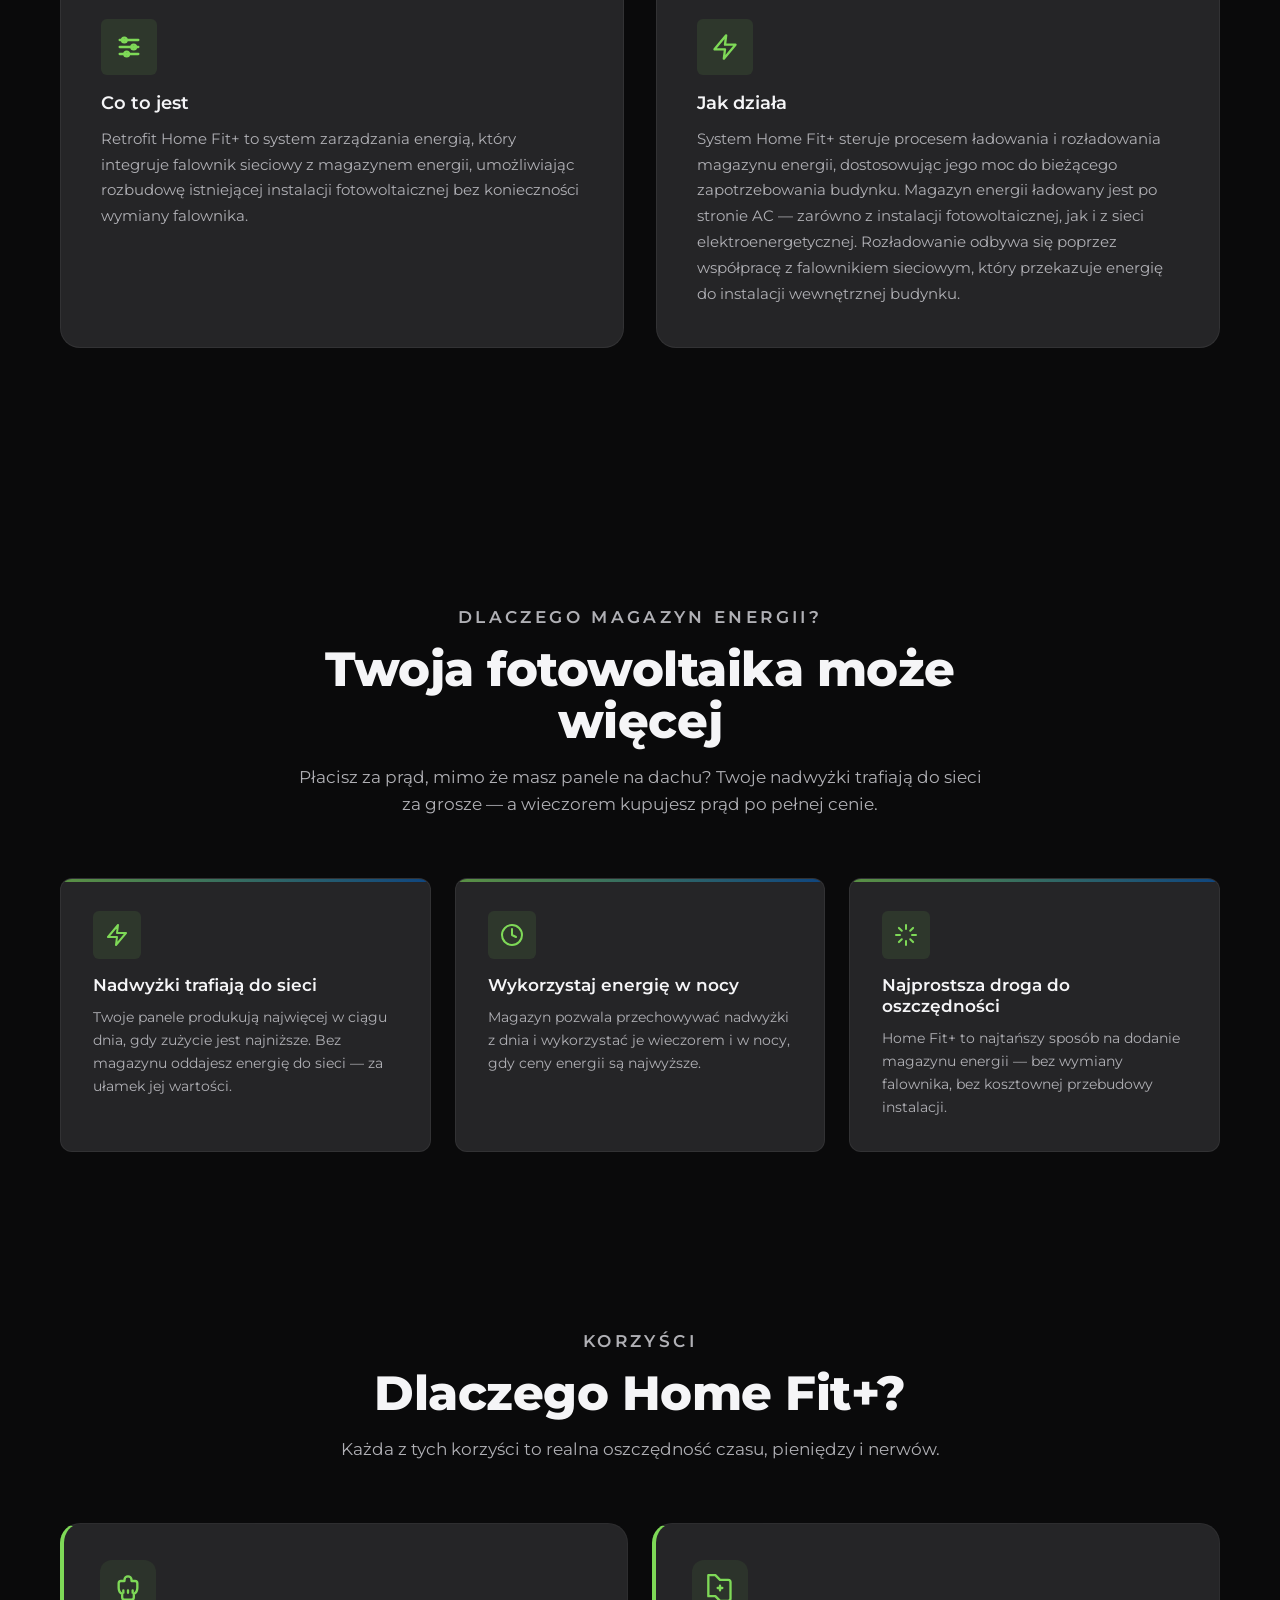
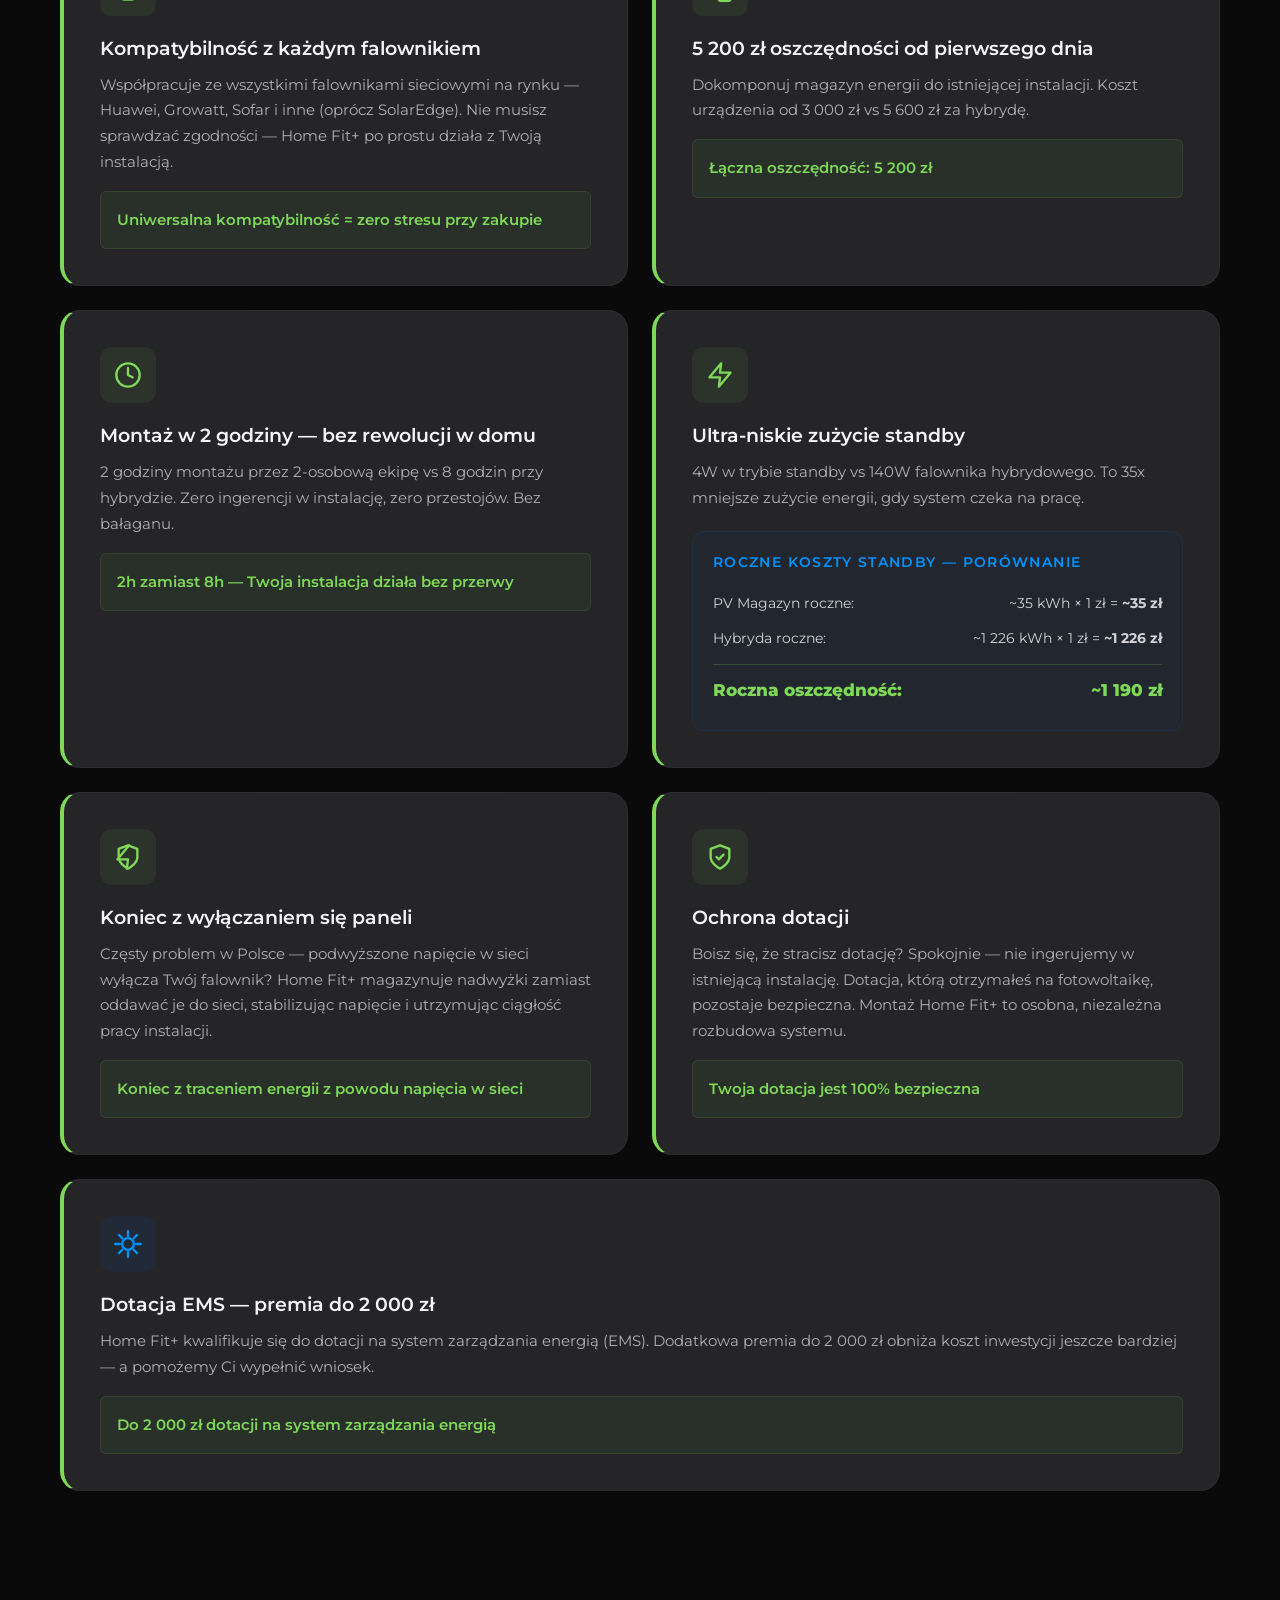
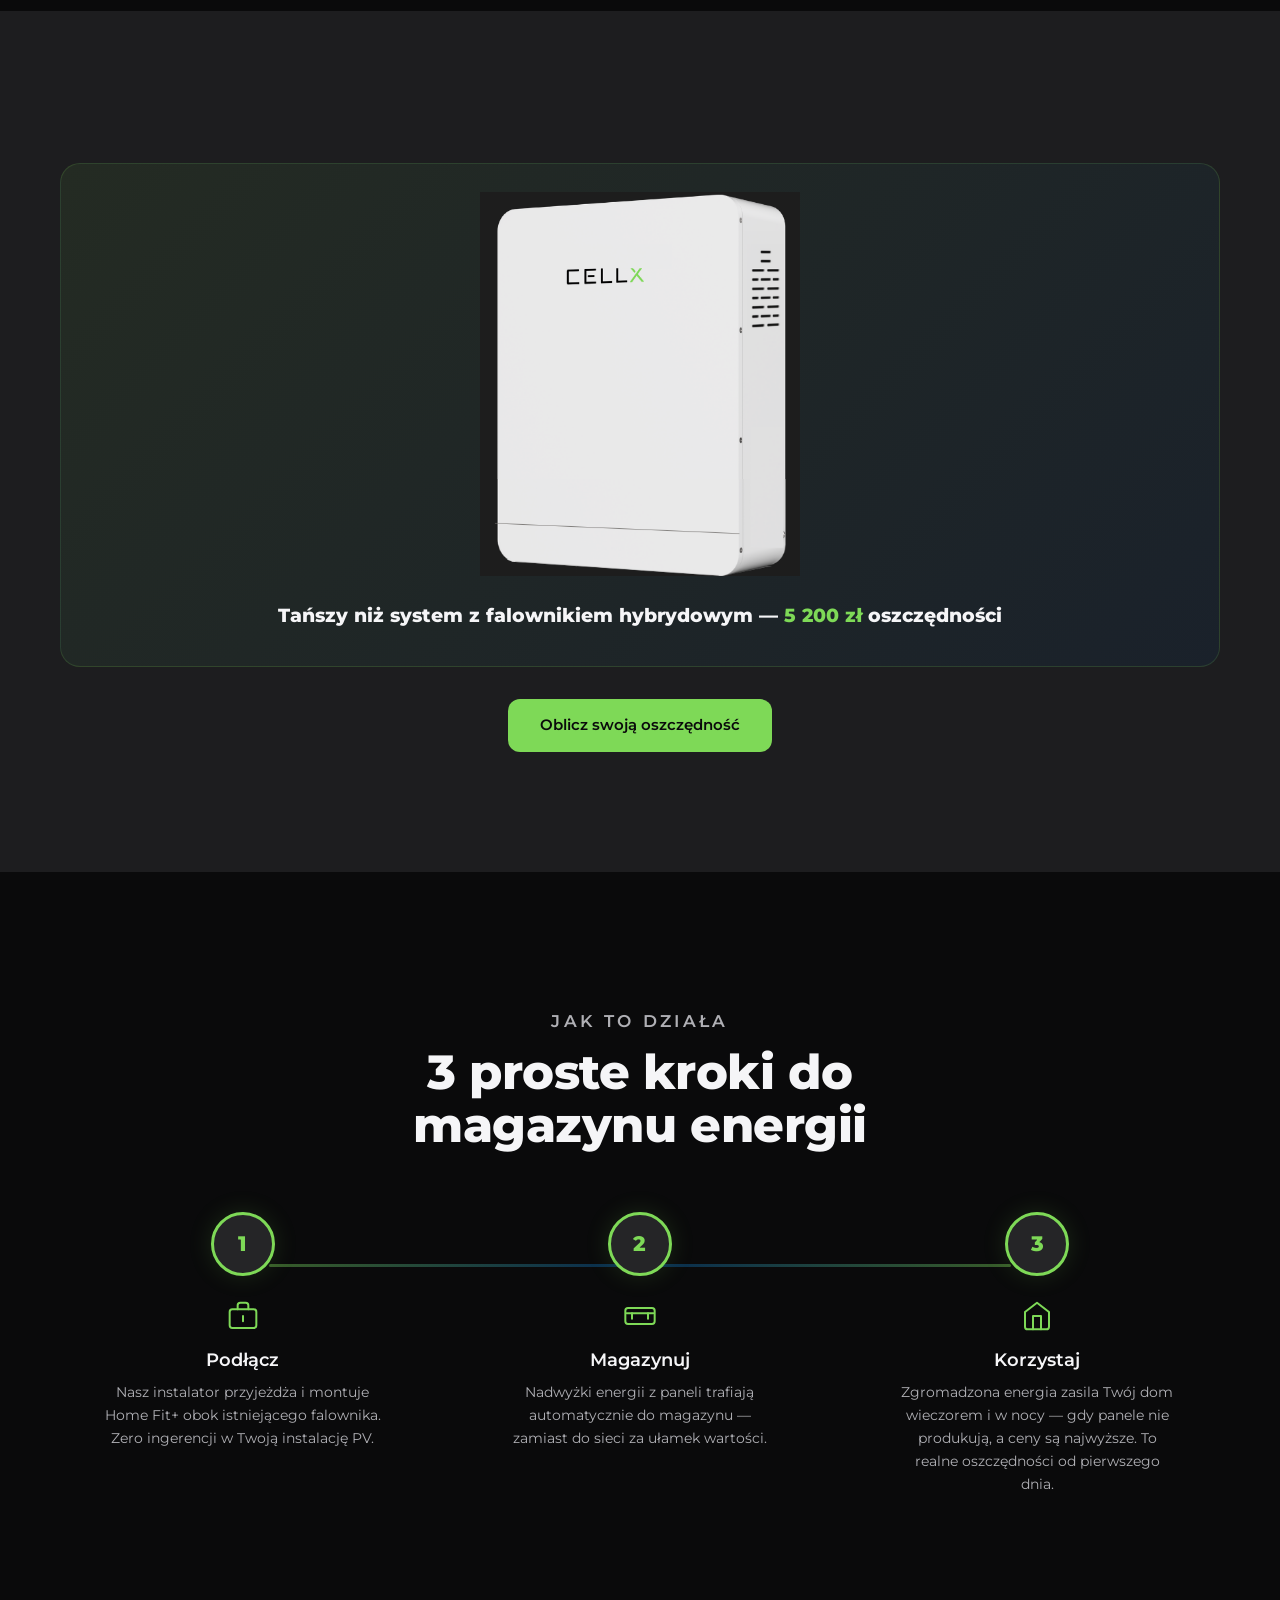
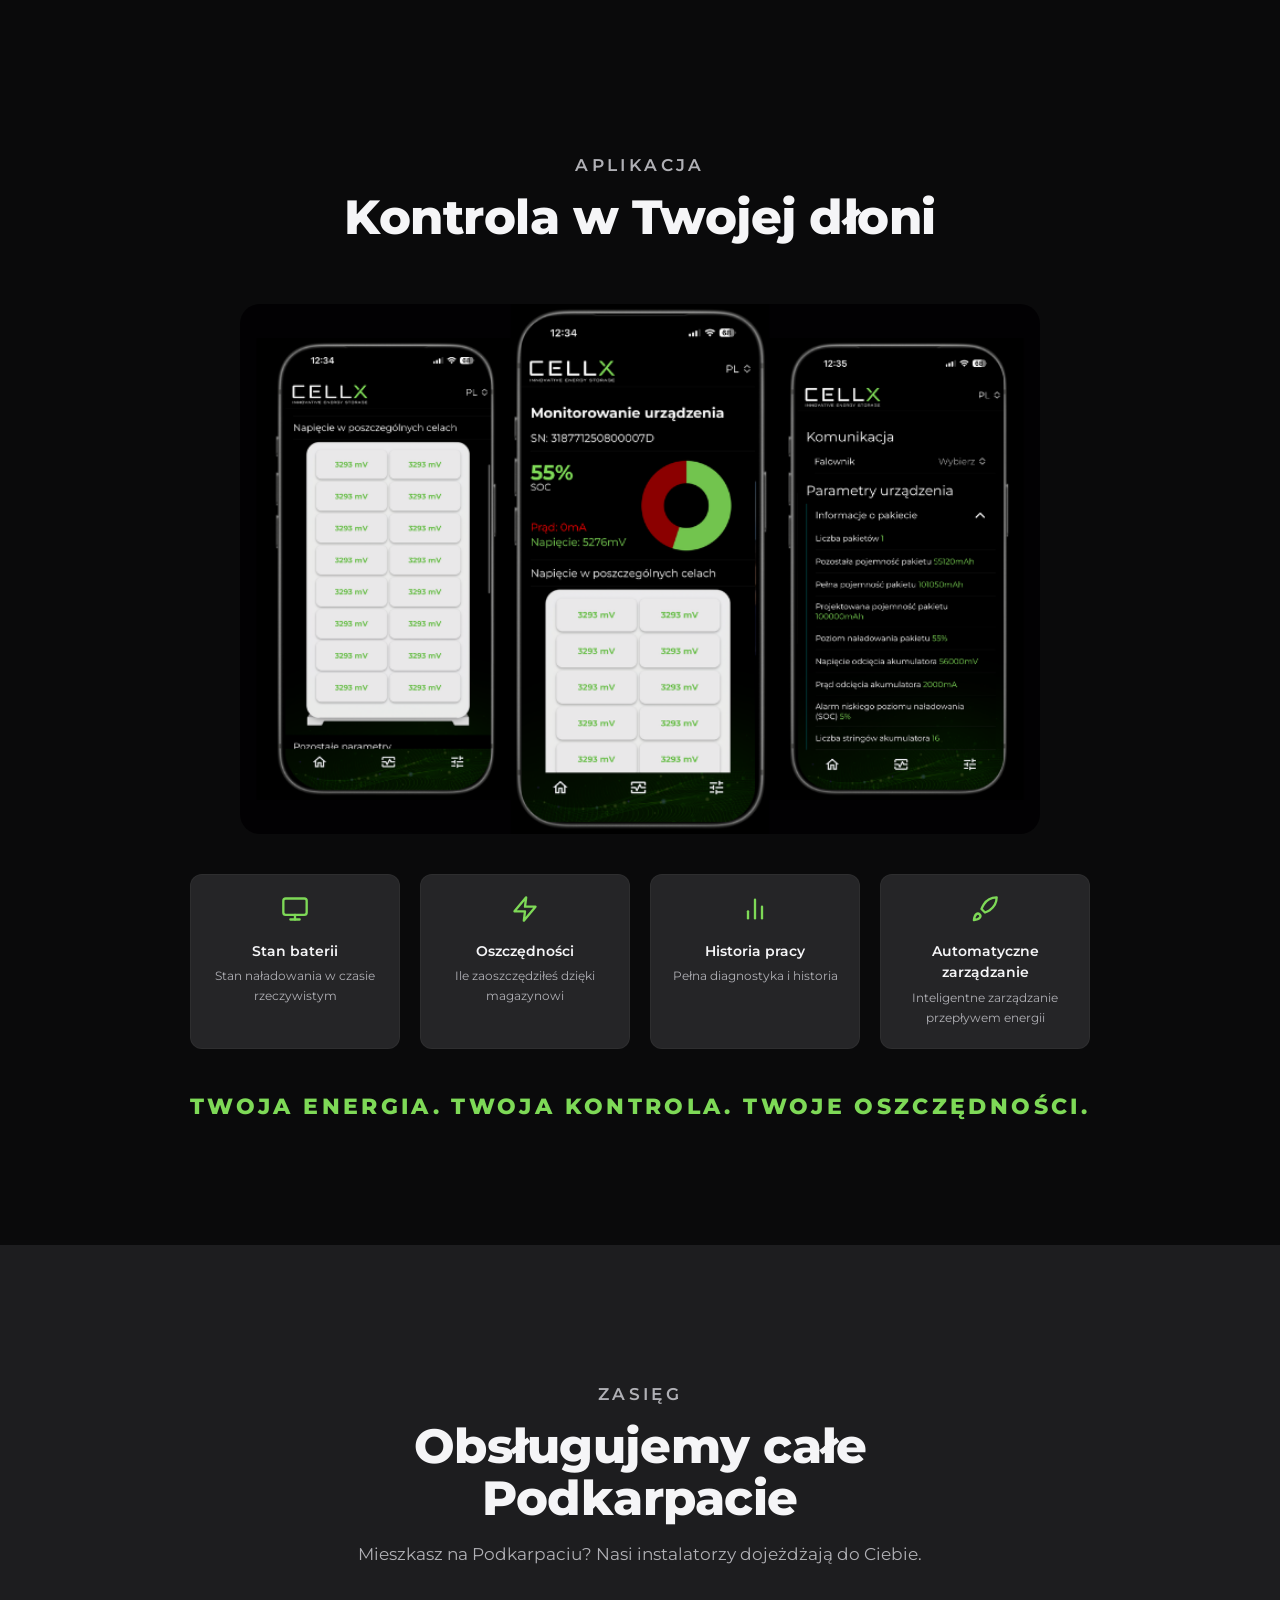
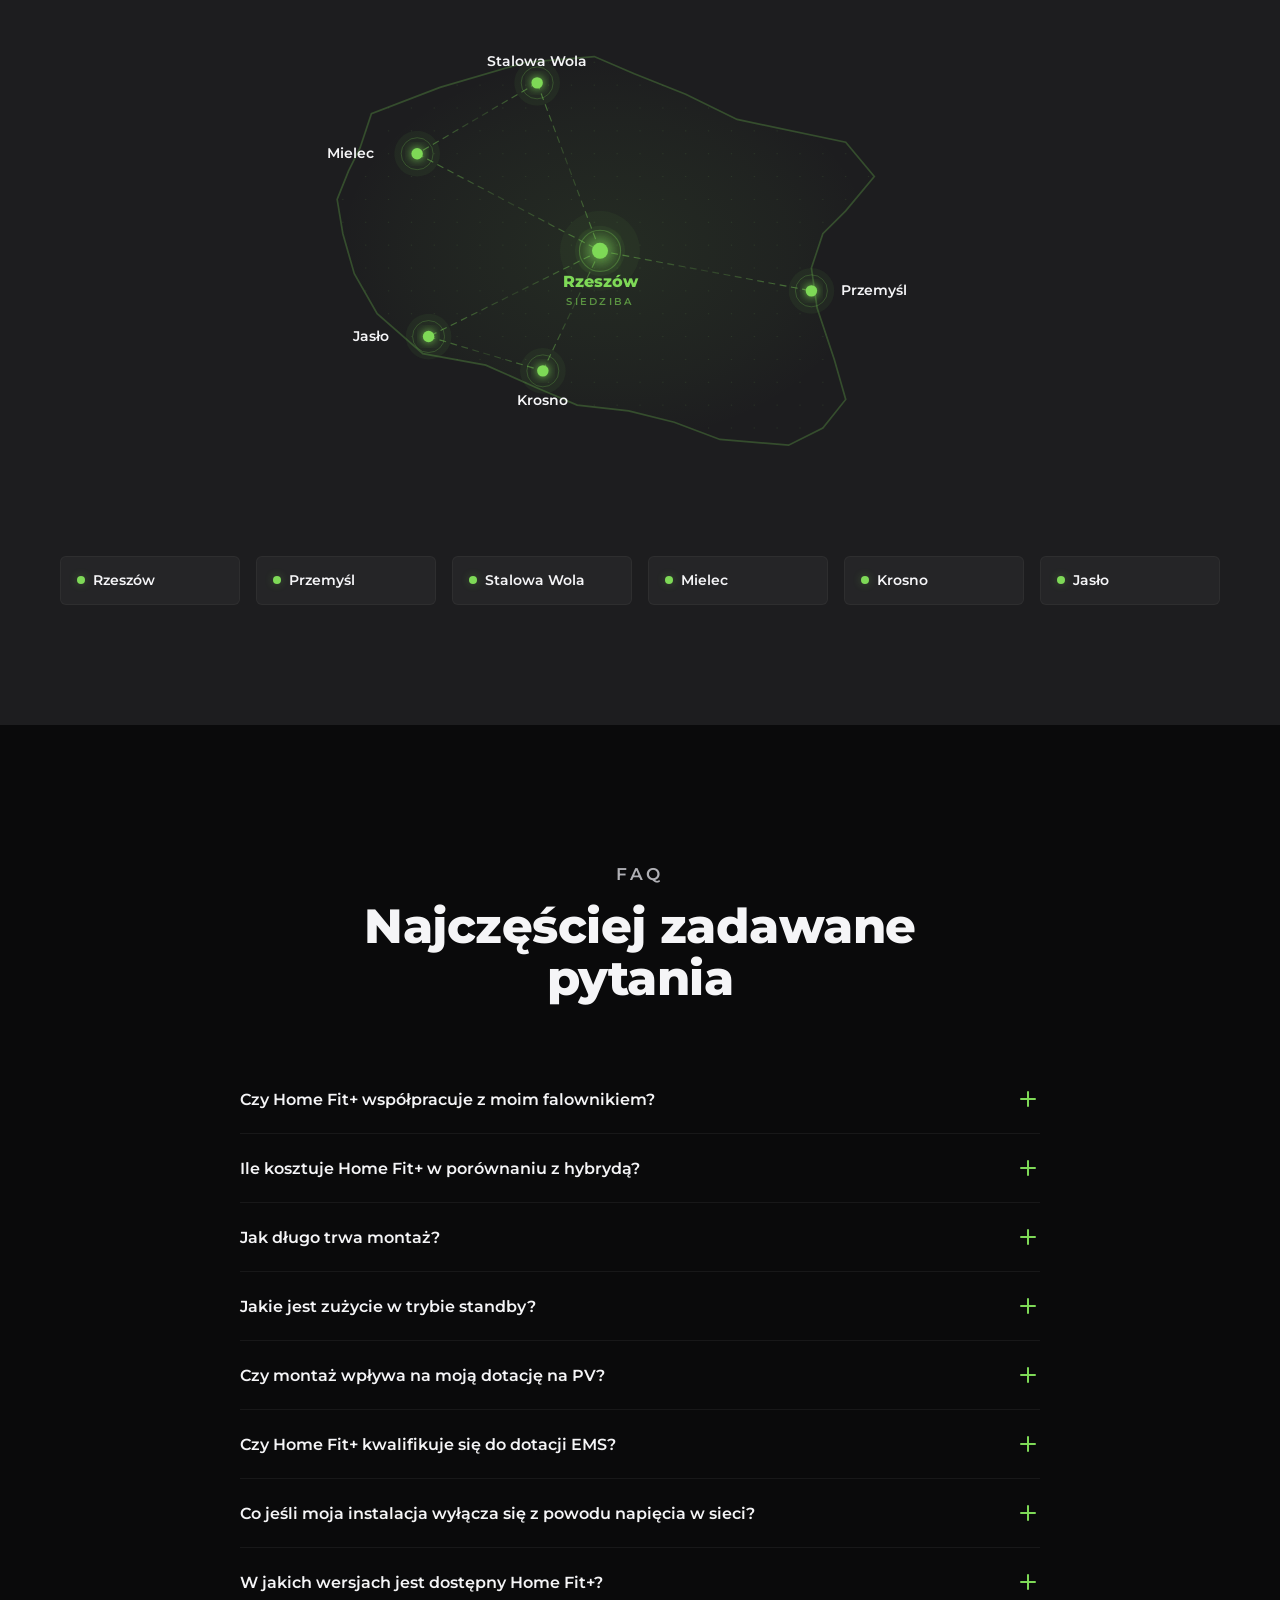
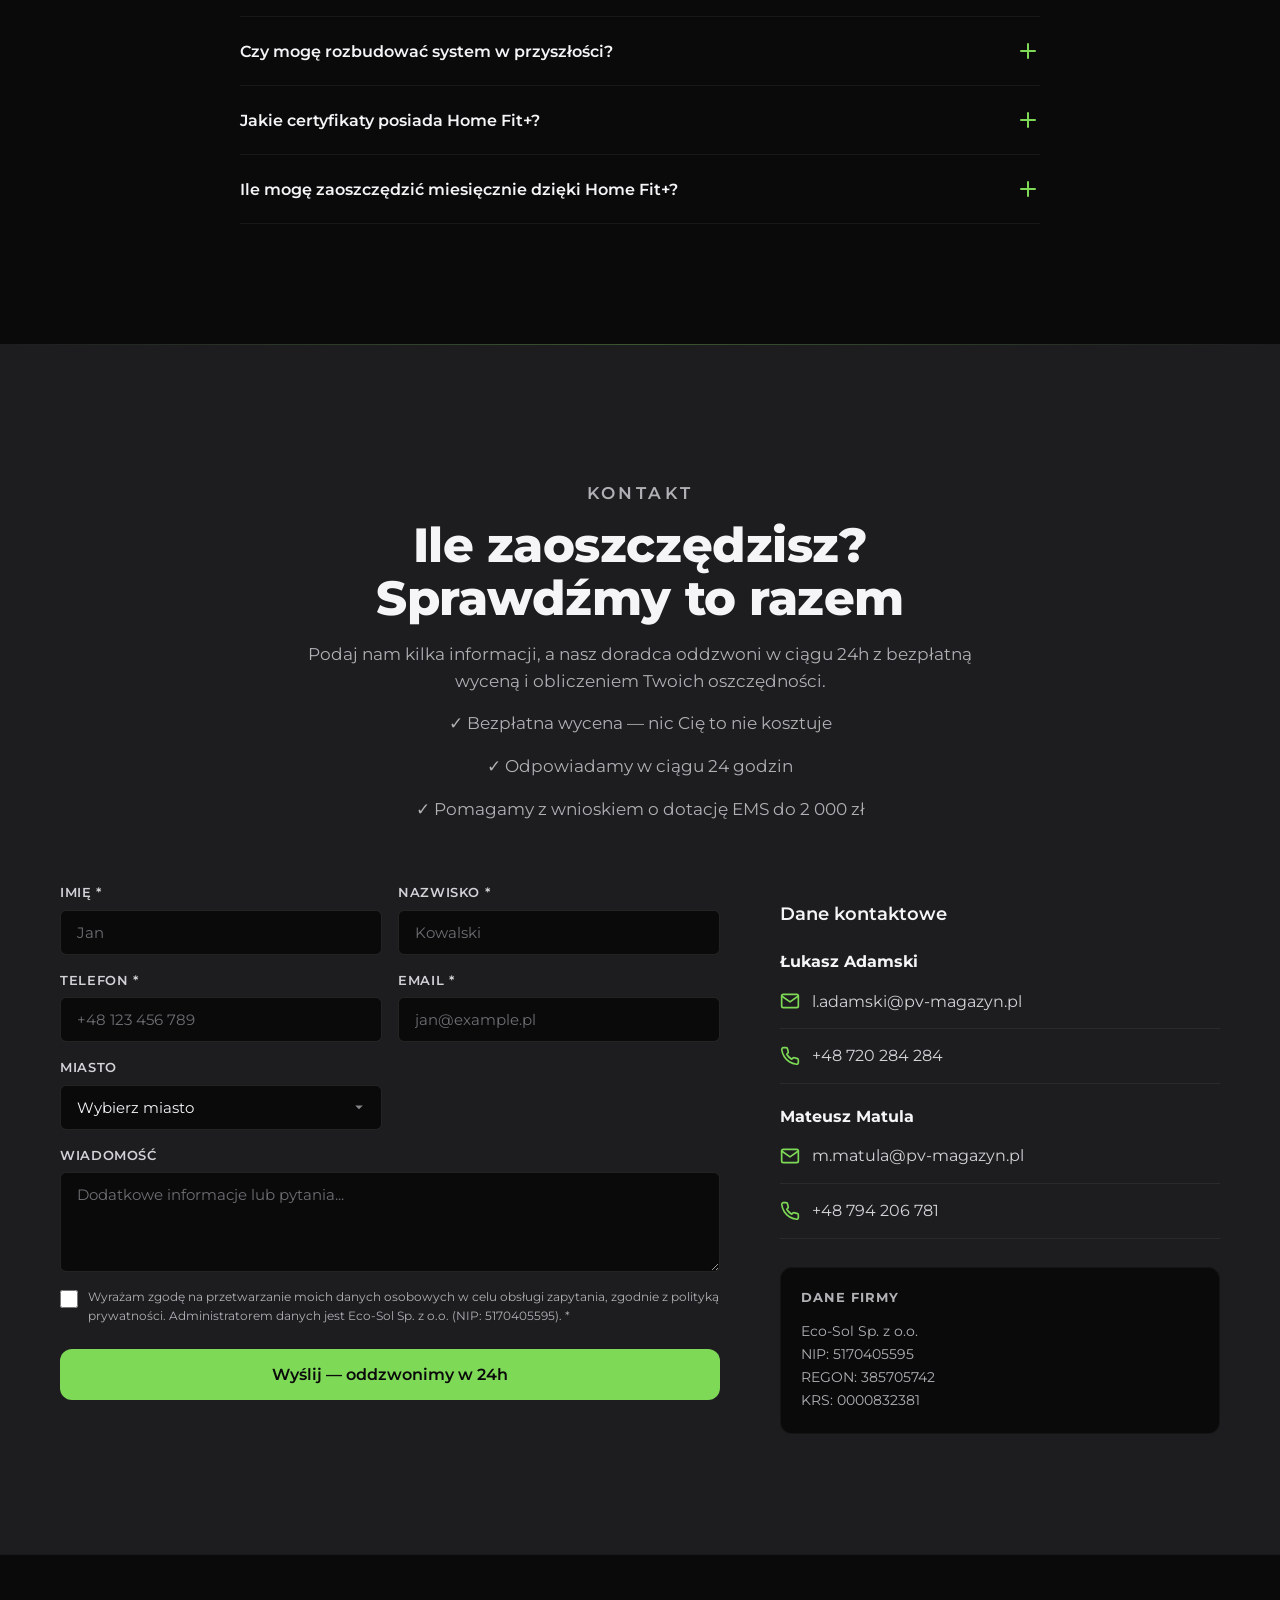
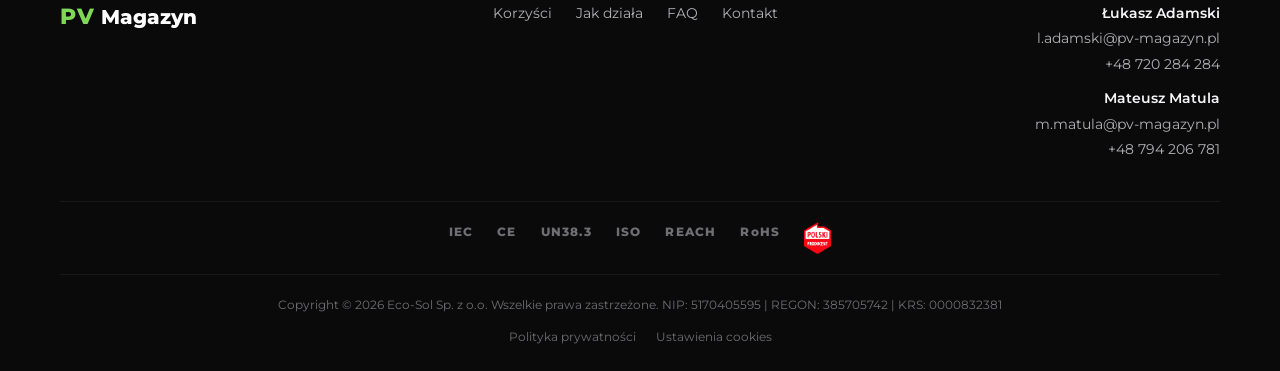
==== commit 2ca4a63b: "feat: add product intro section and "Polski Producent" badge Add "Co to jest Retrofit Home Fit+?" se" ====
--- a/index.html
+++ b/index.html
@@ -338,6 +338,35 @@
         <svg viewBox="0 0 24 24"><path d="M9 12l2 2 4-4m6 2a9 9 0 11-18 0 9 9 0 0118 0z" stroke="currentColor" fill="none" stroke-width="2"/></svg>
         RoHS
       </span>
+      <span class="cert-item cert-item--badge">
+        <img src="assets/images/polskiproducentlogo.png" alt="Polski producent" class="polski-producent-logo">
+      </span>
+    </div>
+  </div>
+</section>
+
+<!-- ========== PRODUCT INTRO ========== -->
+<section class="product-intro section" id="co-to-jest">
+  <div class="container">
+    <div class="section-header reveal">
+      <p class="eyebrow">Poznaj Home Fit+</p>
+      <h2>Co to jest Retrofit Home Fit+?</h2>
+    </div>
+    <div class="product-intro-grid">
+      <div class="product-intro-card reveal">
+        <div class="product-intro-icon">
+          <svg viewBox="0 0 24 24"><path d="M4 6h16M4 12h16M4 18h16" /><circle cx="8" cy="6" r="2" /><circle cx="16" cy="12" r="2" /><circle cx="10" cy="18" r="2" /></svg>
+        </div>
+        <h3>Co to jest</h3>
+        <p>Retrofit Home Fit+ to system zarządzania energią, który integruje falownik sieciowy z magazynem energii, umożliwiając rozbudowę istniejącej instalacji fotowoltaicznej bez konieczności wymiany falownika.</p>
+      </div>
+      <div class="product-intro-card reveal reveal-delay-1">
+        <div class="product-intro-icon">
+          <svg viewBox="0 0 24 24"><path d="M13 2L3 14h9l-1 8 10-12h-9l1-8z" /></svg>
+        </div>
+        <h3>Jak działa</h3>
+        <p>System Home Fit+ steruje procesem ładowania i rozładowania magazynu energii, dostosowując jego moc do bieżącego zapotrzebowania budynku. Magazyn energii ładowany jest po stronie AC — zarówno z instalacji fotowoltaicznej, jak i z sieci elektroenergetycznej. Rozładowanie odbywa się poprzez współpracę z falownikiem sieciowym, który przekazuje energię do instalacji wewnętrznej budynku.</p>
+      </div>
     </div>
   </div>
 </section>
@@ -959,6 +988,7 @@
       <span>ISO</span>
       <span>REACH</span>
       <span>RoHS</span>
+      <img src="assets/images/polskiproducentlogo.png" alt="Polski producent" class="polski-producent-logo polski-producent-logo--footer">
     </div>
 
     <div class="footer-bottom">
--- a/css/styles.css
+++ b/css/styles.css
@@ -431,6 +431,87 @@
   fill: var(--gray-600);
 }
 
+/* Badge "polski produkt" */
+.cert-item--badge {
+  border-left: 1px solid rgba(255,255,255,0.1);
+  padding-left: clamp(20px, 4vw, 48px);
+}
+
+.polski-producent-logo {
+  height: 40px;
+  width: auto;
+  display: block;
+  filter: brightness(1.1);
+}
+
+.polski-producent-logo--footer {
+  height: 32px;
+}
+
+/* --- Product Intro --- */
+.product-intro {
+  background: var(--black-deep);
+  padding-bottom: 40px;
+}
+
+.product-intro-grid {
+  display: grid;
+  grid-template-columns: repeat(2, 1fr);
+  gap: 32px;
+}
+
+.product-intro-card {
+  background: var(--black-card);
+  border-radius: var(--radius-lg);
+  padding: 40px;
+  border: 1px solid rgba(255,255,255,0.06);
+  position: relative;
+  overflow: hidden;
+}
+
+.product-intro-card::before {
+  content: '';
+  position: absolute;
+  top: 0;
+  left: 0;
+  right: 0;
+  height: 3px;
+  background: linear-gradient(90deg, var(--green), var(--blue));
+  opacity: 0.6;
+}
+
+.product-intro-icon {
+  width: 56px;
+  height: 56px;
+  border-radius: var(--radius-sm);
+  background: rgba(126,217,87,0.1);
+  display: flex;
+  align-items: center;
+  justify-content: center;
+  margin-bottom: 16px;
+}
+
+.product-intro-icon svg {
+  width: 28px;
+  height: 28px;
+  stroke: var(--green);
+  fill: none;
+  stroke-width: 2;
+  stroke-linecap: round;
+  stroke-linejoin: round;
+}
+
+.product-intro-card h3 {
+  font-size: 1.15rem;
+  margin-bottom: 12px;
+}
+
+.product-intro-card p {
+  font-size: 0.95rem;
+  color: var(--gray-400);
+  line-height: 1.7;
+}
+
 /* --- Section Common --- */
 .section {
   padding: var(--section-padding) 0;
@@ -1535,6 +1616,8 @@
     gap: 16px;
   }
 
+  .product-intro-grid { grid-template-columns: 1fr; }
+
   .context-cards { grid-template-columns: 1fr; }
 
   .steps-grid {
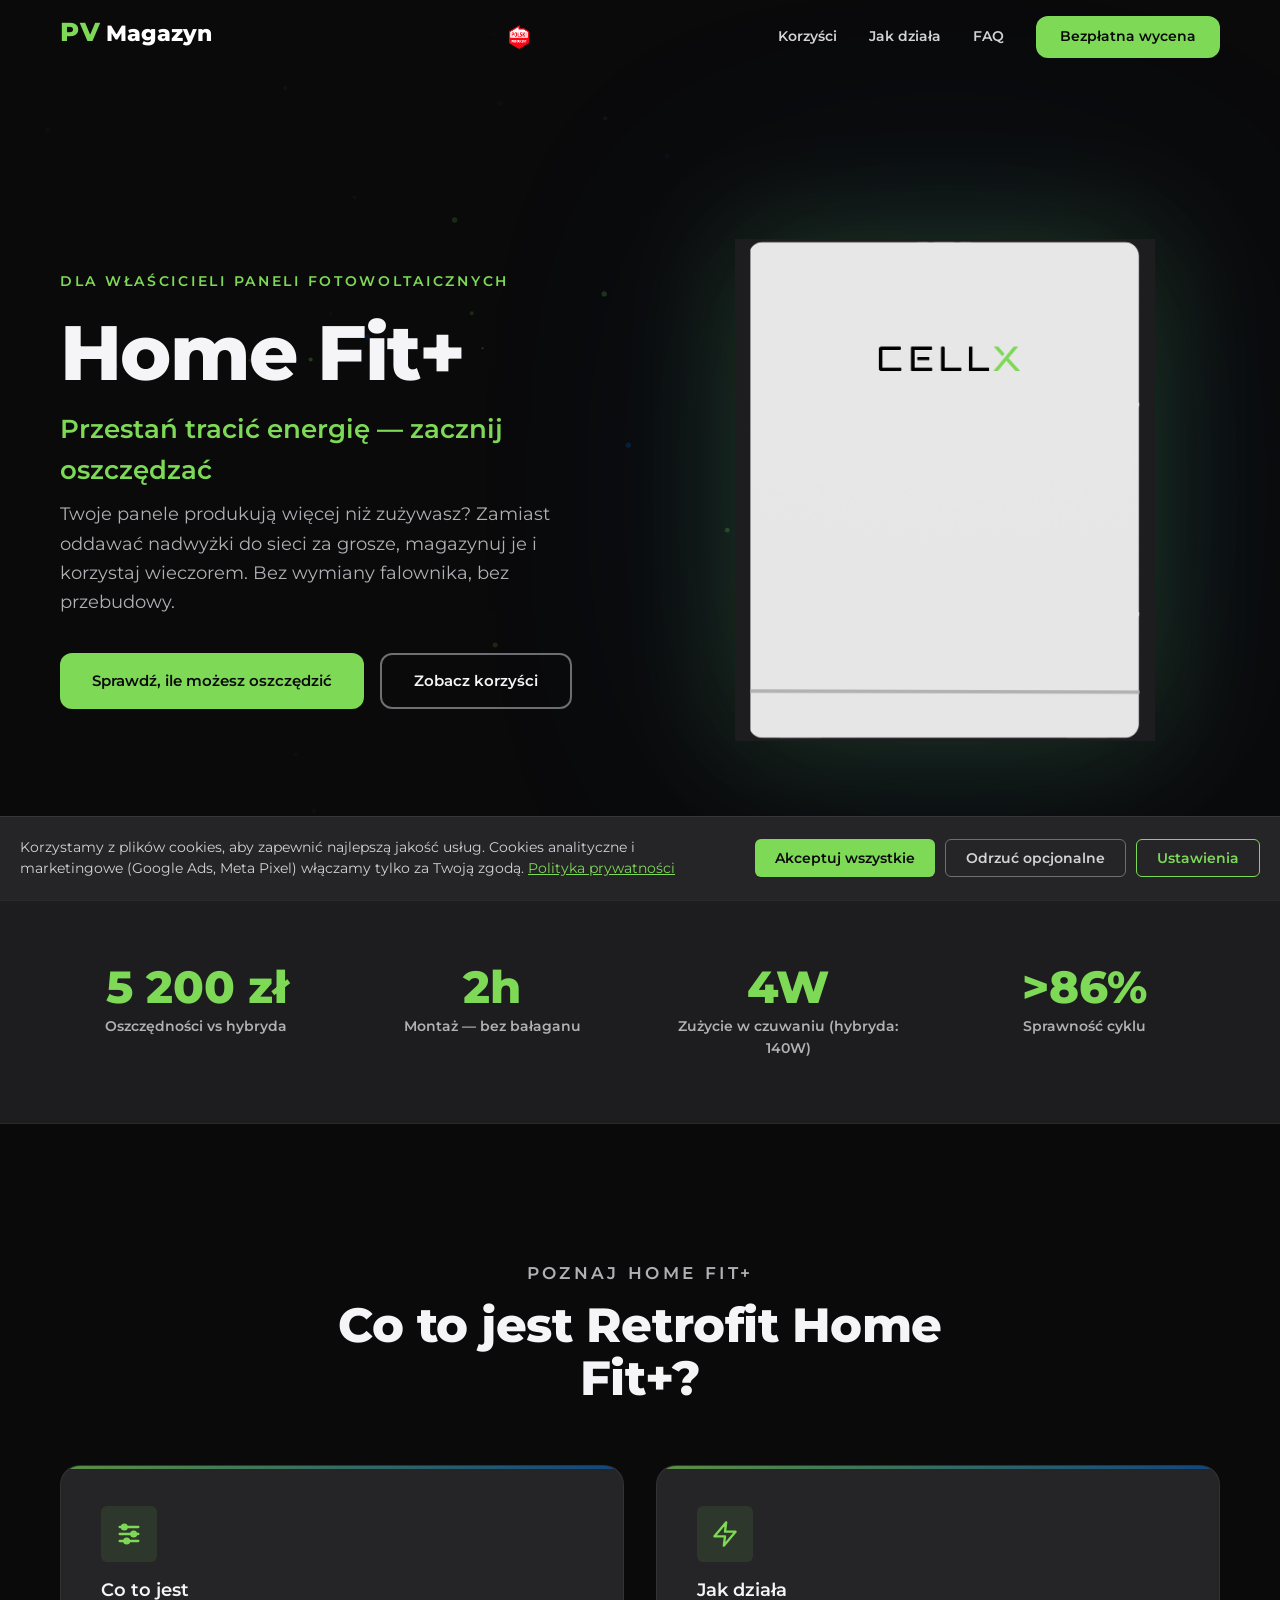
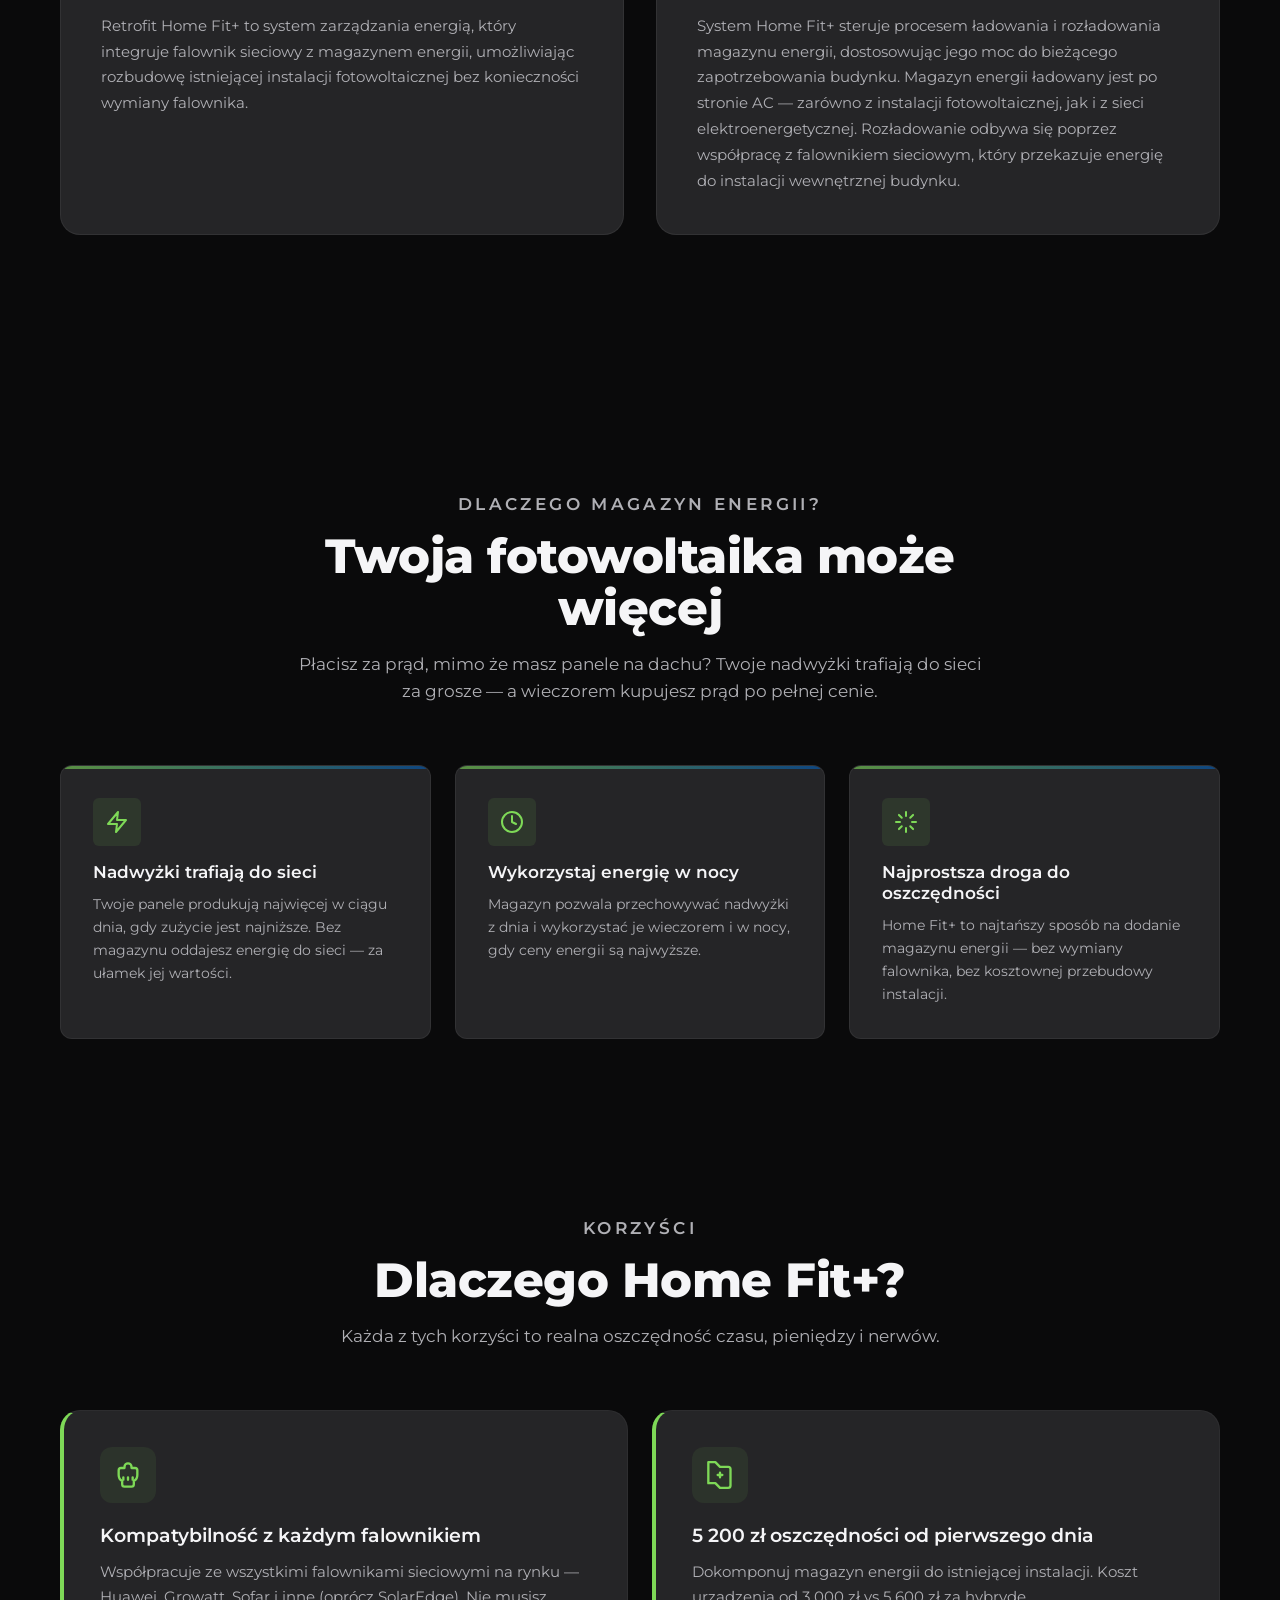
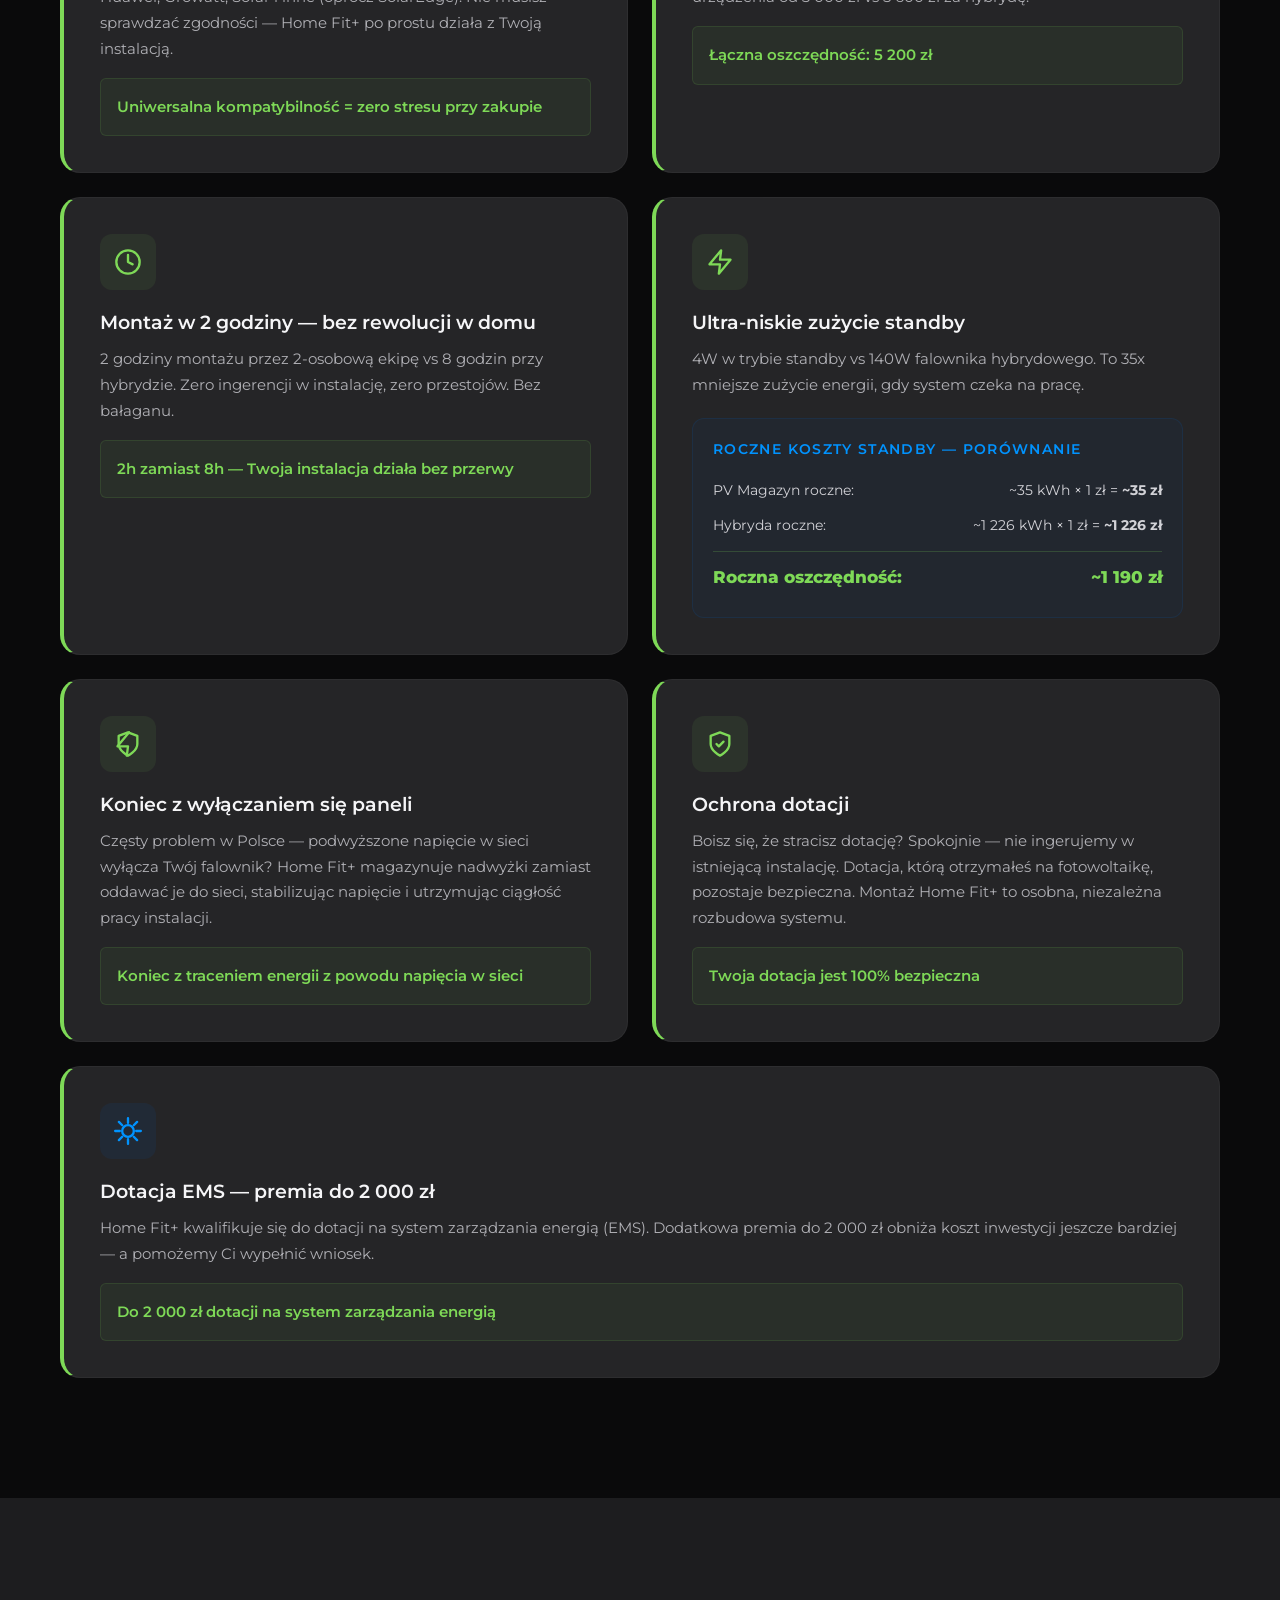
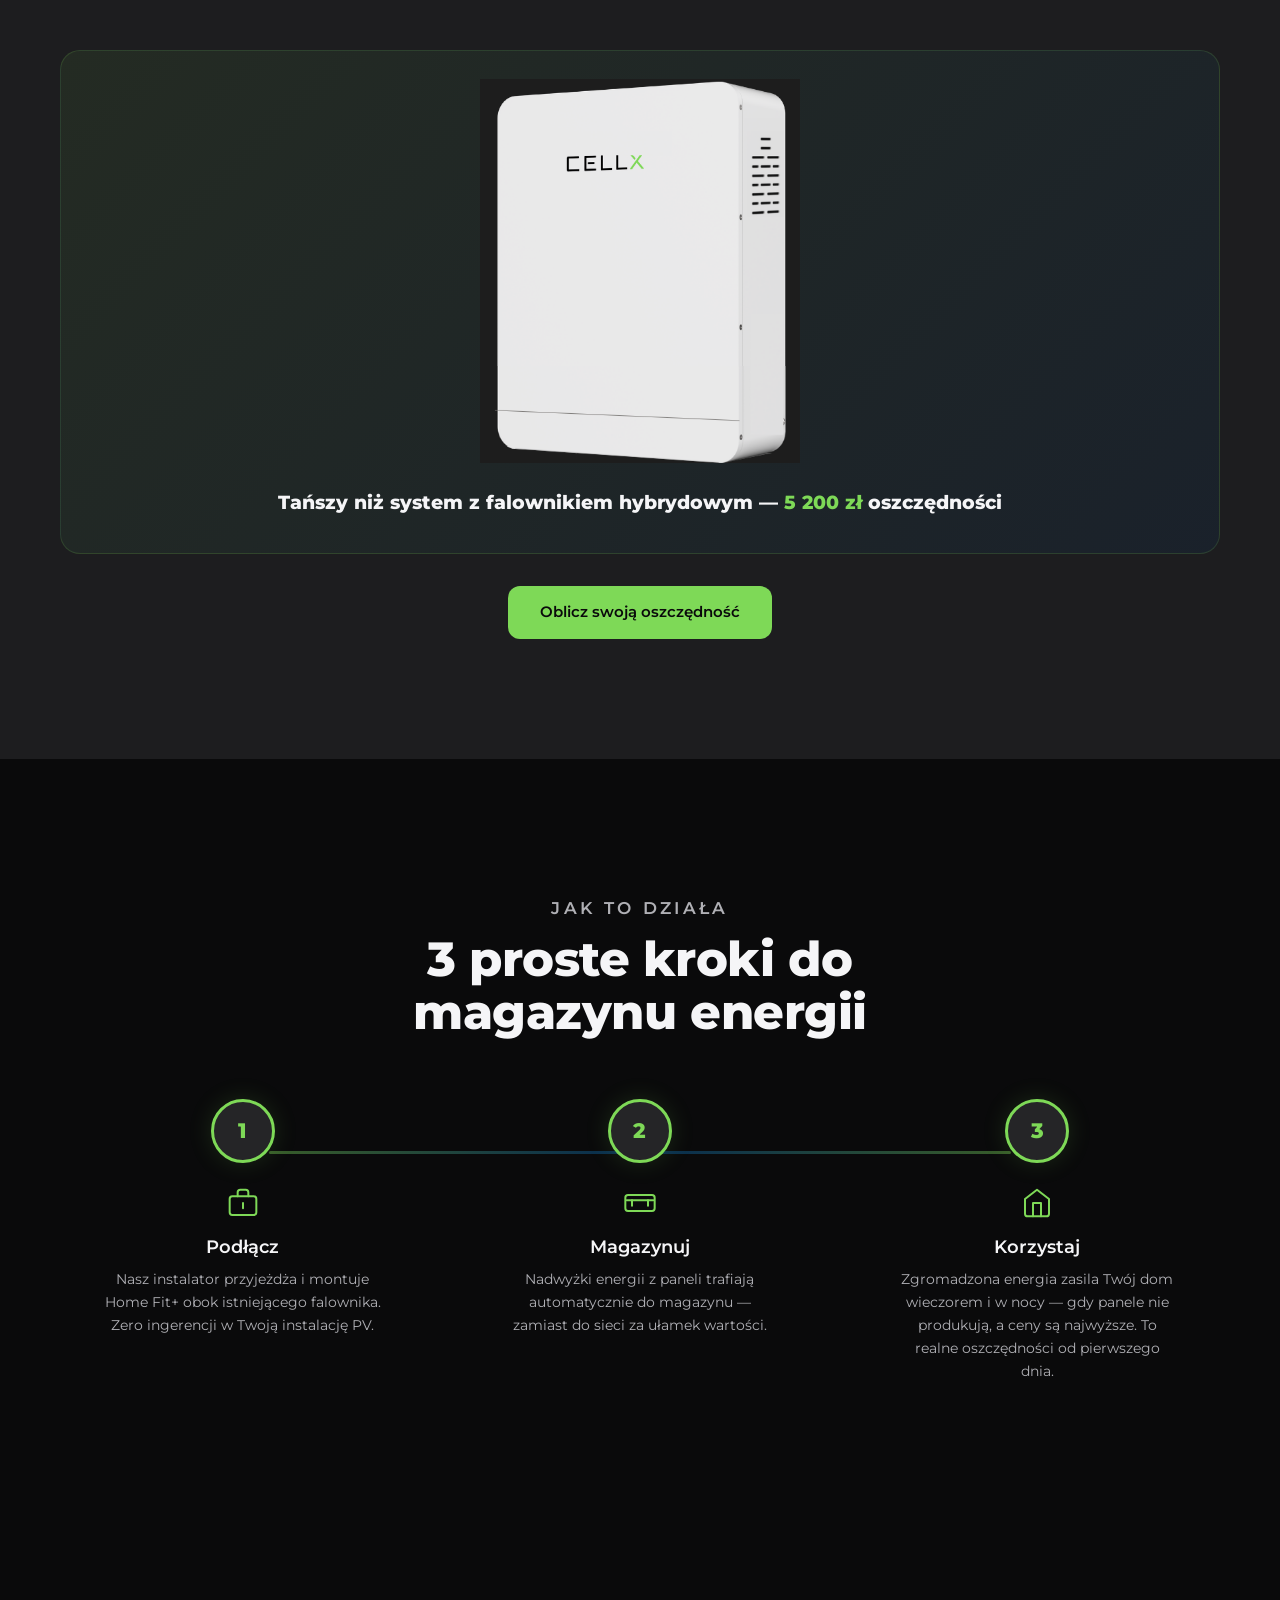
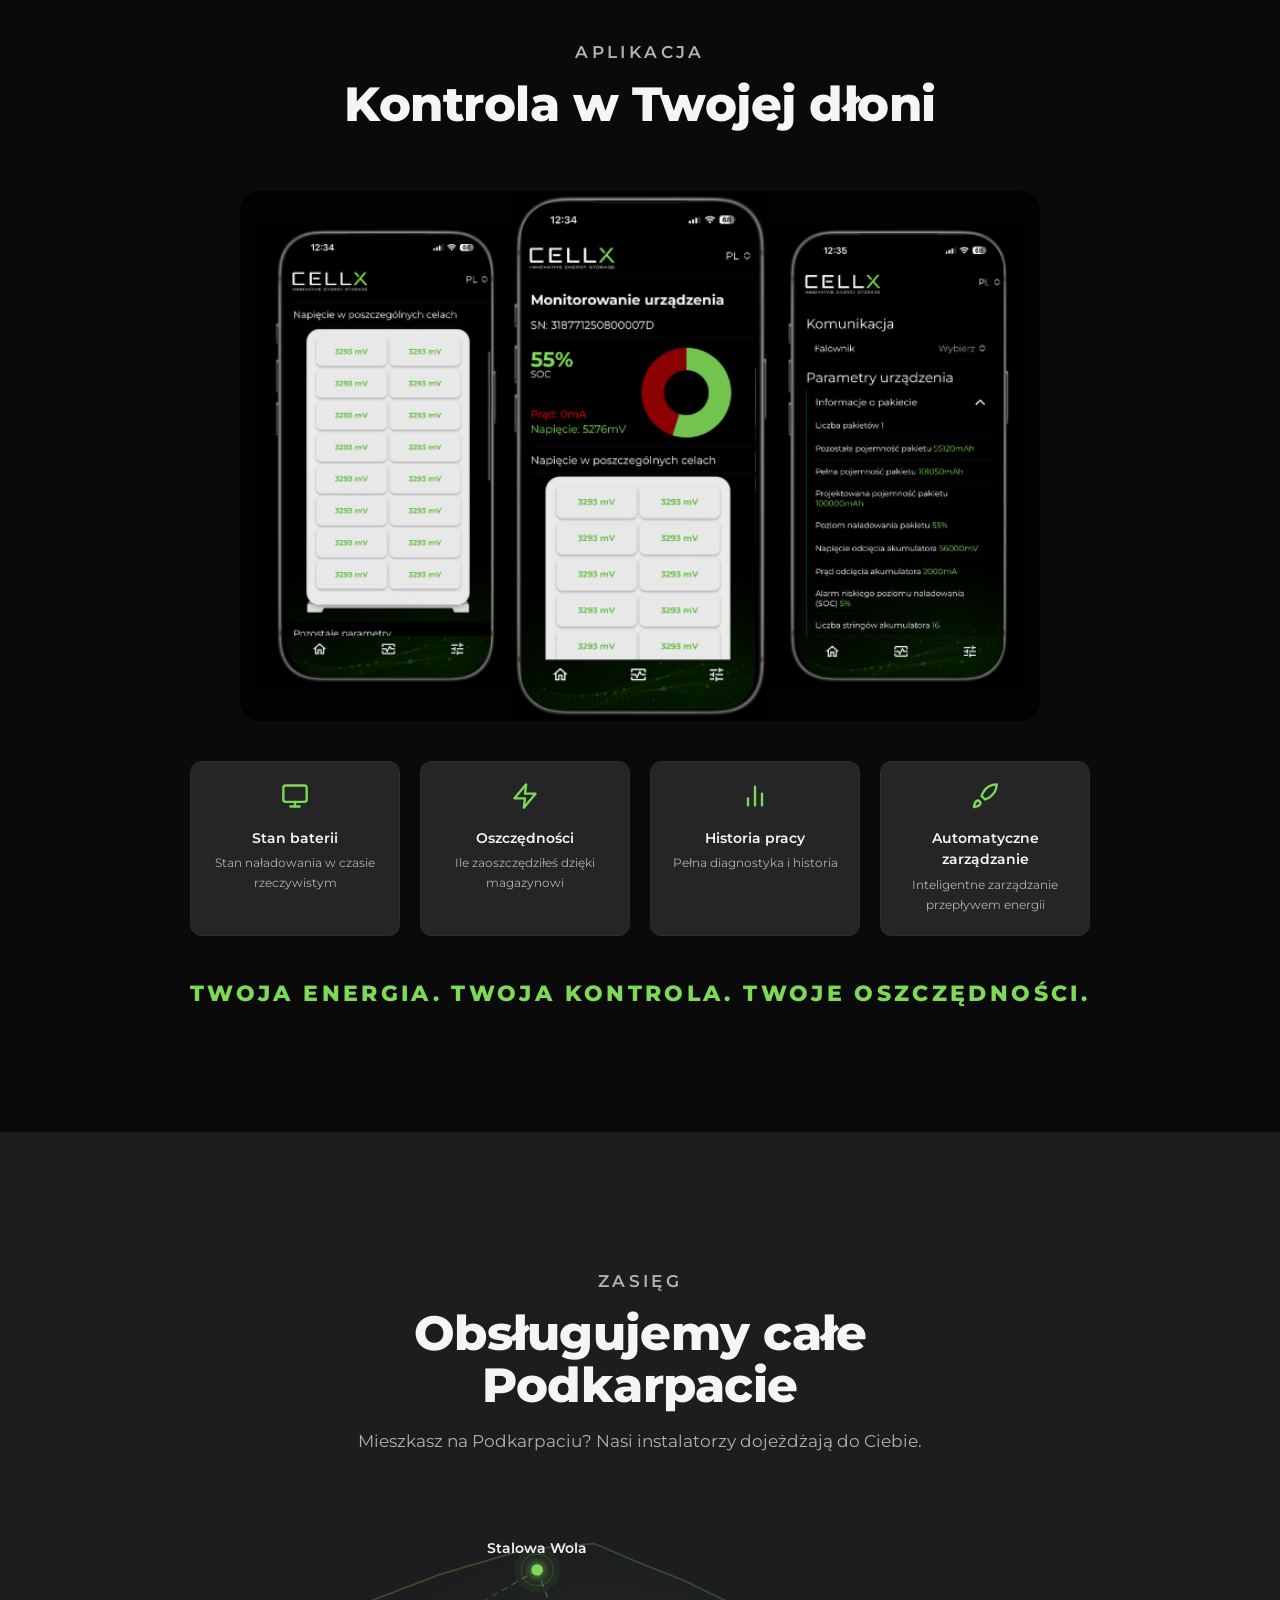
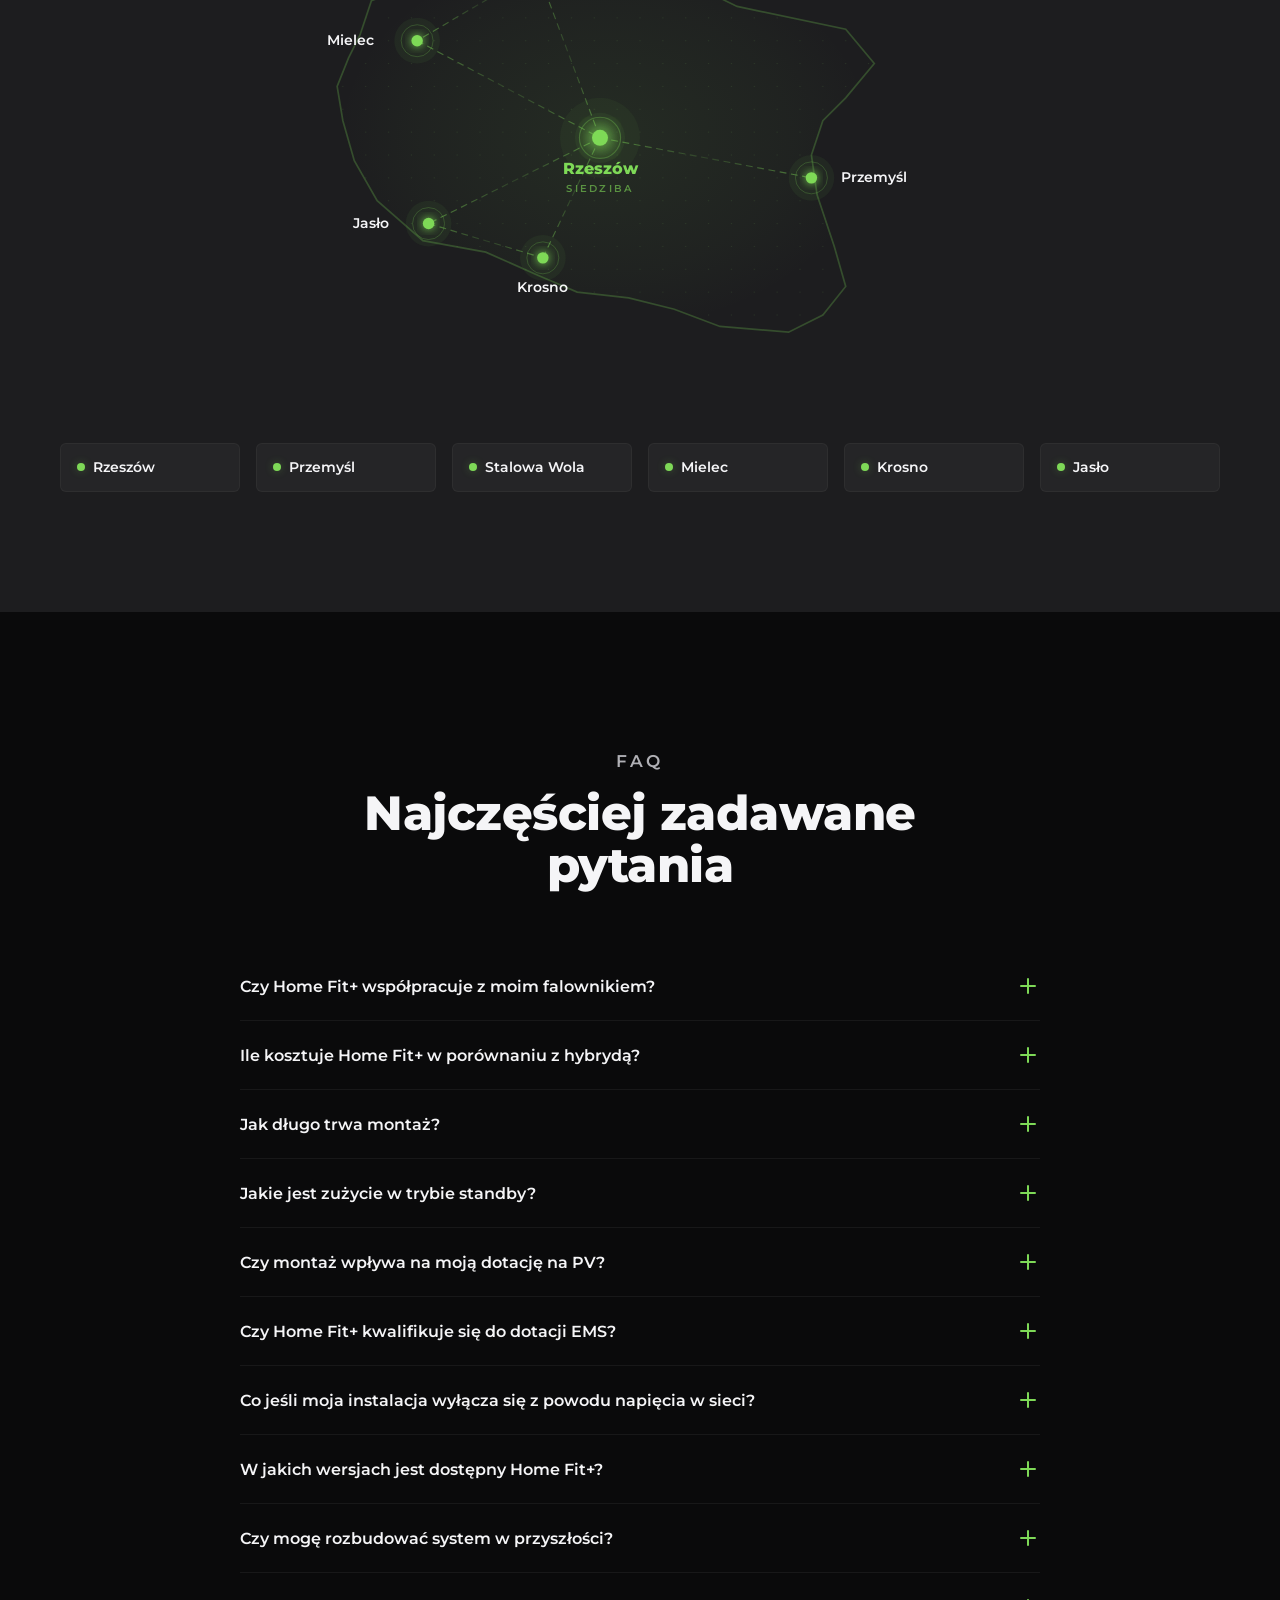
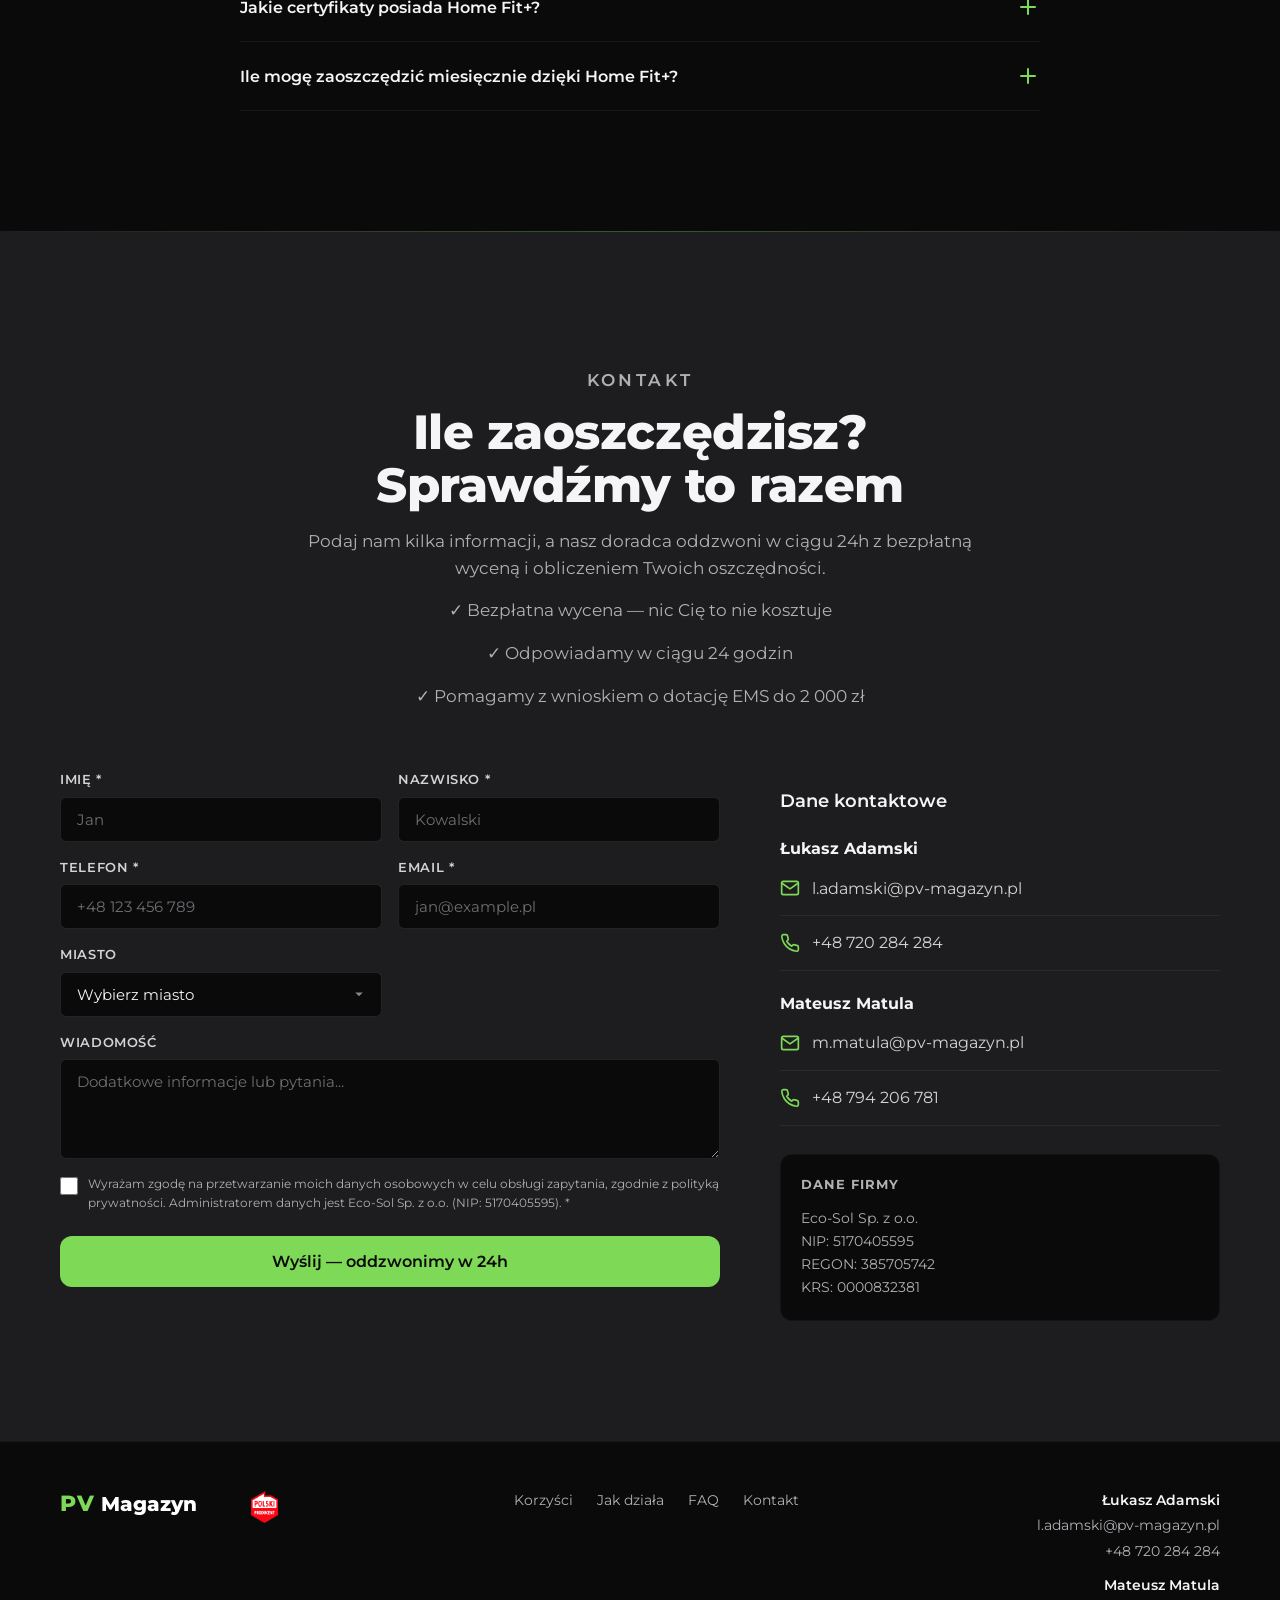
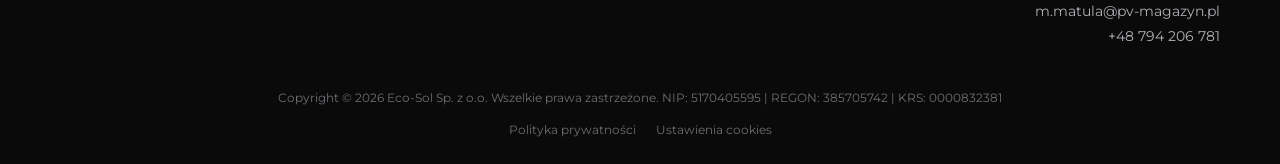
==== commit ac129e7a: "feat: remove certificate sections, move Polski Producent logo to nav/footer, add favicon Remove cert" ====
--- a/index.html
+++ b/index.html
@@ -33,6 +33,9 @@
   <meta property="og:type" content="website">
   <meta property="og:locale" content="pl_PL">
   <meta property="og:image" content="https://pv-magazyn.pl/assets/images/CellXHomeFit.png">
+
+  <!-- Favicon -->
+  <link rel="icon" type="image/svg+xml" href="assets/favicon.svg">
 
   <!-- Fonts -->
   <link rel="preconnect" href="https://fonts.googleapis.com">
@@ -245,6 +248,7 @@
         <text x="58" y="30" font-family="Montserrat, sans-serif" font-weight="800" font-size="28" fill="#ffffff">Magazyn</text>
       </svg>
     </a>
+    <img src="assets/images/polskiproducentlogo.png" alt="Polski producent" class="polski-producent-logo polski-producent-logo--nav">
 
     <div class="nav-links">
       <a href="#korzysci">Korzyści</a>
@@ -313,35 +317,6 @@
       </div>
     </div>
 
-    <div class="cert-row reveal">
-      <span class="cert-item">
-        <svg viewBox="0 0 24 24"><path d="M9 12l2 2 4-4m6 2a9 9 0 11-18 0 9 9 0 0118 0z" stroke="currentColor" fill="none" stroke-width="2"/></svg>
-        IEC
-      </span>
-      <span class="cert-item">
-        <svg viewBox="0 0 24 24"><path d="M9 12l2 2 4-4m6 2a9 9 0 11-18 0 9 9 0 0118 0z" stroke="currentColor" fill="none" stroke-width="2"/></svg>
-        CE
-      </span>
-      <span class="cert-item">
-        <svg viewBox="0 0 24 24"><path d="M9 12l2 2 4-4m6 2a9 9 0 11-18 0 9 9 0 0118 0z" stroke="currentColor" fill="none" stroke-width="2"/></svg>
-        UN38.3
-      </span>
-      <span class="cert-item">
-        <svg viewBox="0 0 24 24"><path d="M9 12l2 2 4-4m6 2a9 9 0 11-18 0 9 9 0 0118 0z" stroke="currentColor" fill="none" stroke-width="2"/></svg>
-        ISO
-      </span>
-      <span class="cert-item">
-        <svg viewBox="0 0 24 24"><path d="M9 12l2 2 4-4m6 2a9 9 0 11-18 0 9 9 0 0118 0z" stroke="currentColor" fill="none" stroke-width="2"/></svg>
-        REACH
-      </span>
-      <span class="cert-item">
-        <svg viewBox="0 0 24 24"><path d="M9 12l2 2 4-4m6 2a9 9 0 11-18 0 9 9 0 0118 0z" stroke="currentColor" fill="none" stroke-width="2"/></svg>
-        RoHS
-      </span>
-      <span class="cert-item cert-item--badge">
-        <img src="assets/images/polskiproducentlogo.png" alt="Polski producent" class="polski-producent-logo">
-      </span>
-    </div>
   </div>
 </section>
 
@@ -957,12 +932,15 @@
 <footer class="footer" role="contentinfo">
   <div class="container">
     <div class="footer-grid">
-      <a href="#" class="footer-logo" aria-label="PV Magazyn">
-        <svg xmlns="http://www.w3.org/2000/svg" viewBox="0 0 250 40" height="28">
-          <text x="0" y="30" font-family="Montserrat, sans-serif" font-weight="800" font-size="32" fill="#7ed957" letter-spacing="0.05em">PV</text>
-          <text x="58" y="30" font-family="Montserrat, sans-serif" font-weight="800" font-size="28" fill="#ffffff">Magazyn</text>
-        </svg>
-      </a>
+      <div class="footer-logo-group">
+        <a href="#" class="footer-logo" aria-label="PV Magazyn">
+          <svg xmlns="http://www.w3.org/2000/svg" viewBox="0 0 250 40" height="28">
+            <text x="0" y="30" font-family="Montserrat, sans-serif" font-weight="800" font-size="32" fill="#7ed957" letter-spacing="0.05em">PV</text>
+            <text x="58" y="30" font-family="Montserrat, sans-serif" font-weight="800" font-size="28" fill="#ffffff">Magazyn</text>
+          </svg>
+        </a>
+        <img src="assets/images/polskiproducentlogo.png" alt="Polski producent" class="polski-producent-logo polski-producent-logo--footer">
+      </div>
 
       <div class="footer-links">
         <a href="#korzysci">Korzyści</a>
@@ -981,16 +959,6 @@
       </div>
     </div>
 
-    <div class="footer-certs">
-      <span>IEC</span>
-      <span>CE</span>
-      <span>UN38.3</span>
-      <span>ISO</span>
-      <span>REACH</span>
-      <span>RoHS</span>
-      <img src="assets/images/polskiproducentlogo.png" alt="Polski producent" class="polski-producent-logo polski-producent-logo--footer">
-    </div>
-
     <div class="footer-bottom">
       <p>Copyright &copy; 2026 Eco-Sol Sp. z o.o. Wszelkie prawa zastrzeżone. NIP: 5170405595 | REGON: 385705742 | KRS: 0000832381</p>
       <p class="footer-bottom-links">
--- a/css/styles.css
+++ b/css/styles.css
@@ -403,40 +403,7 @@
   font-weight: var(--fw-semi);
 }
 
-.cert-row {
-  display: flex;
-  justify-content: center;
-  align-items: center;
-  gap: clamp(20px, 4vw, 48px);
-  margin-top: 36px;
-  padding-top: 36px;
-  border-top: 1px solid rgba(255,255,255,0.06);
-  flex-wrap: wrap;
-}
-
-.cert-item {
-  font-size: 0.8rem;
-  font-weight: var(--fw-bold);
-  color: var(--gray-600);
-  letter-spacing: 0.1em;
-  text-transform: uppercase;
-  display: flex;
-  align-items: center;
-  gap: 6px;
-}
-
-.cert-item svg {
-  width: 20px;
-  height: 20px;
-  fill: var(--gray-600);
-}
-
-/* Badge "polski produkt" */
-.cert-item--badge {
-  border-left: 1px solid rgba(255,255,255,0.1);
-  padding-left: clamp(20px, 4vw, 48px);
-}
-
+/* Polski Producent logo — shared */
 .polski-producent-logo {
   height: 40px;
   width: auto;
@@ -444,8 +411,22 @@
   filter: brightness(1.1);
 }
 
+/* Logo in navbar */
+.polski-producent-logo--nav {
+  height: 24px;
+  flex-shrink: 0;
+}
+
+/* Logo in footer */
 .polski-producent-logo--footer {
   height: 32px;
+}
+
+/* Footer logo group — flex container for both logos */
+.footer-logo-group {
+  display: flex;
+  align-items: center;
+  gap: 16px;
 }
 
 /* --- Product Intro --- */
@@ -1511,24 +1492,6 @@
 
 .footer-contact a:hover { color: var(--green); }
 
-.footer-certs {
-  display: flex;
-  justify-content: center;
-  gap: 24px;
-  padding: 20px 0;
-  border-top: 1px solid rgba(255,255,255,0.06);
-  border-bottom: 1px solid rgba(255,255,255,0.06);
-  margin-bottom: 20px;
-  flex-wrap: wrap;
-}
-
-.footer-certs span {
-  font-size: 0.75rem;
-  color: var(--gray-600);
-  font-weight: var(--fw-bold);
-  letter-spacing: 0.1em;
-}
-
 .footer-bottom {
   text-align: center;
   font-size: 0.78rem;
@@ -1603,6 +1566,7 @@
     text-align: center;
   }
 
+  .footer-logo-group { justify-content: center; }
   .footer-links { justify-content: center; }
   .footer-contact { text-align: center; }
 }
@@ -1610,6 +1574,7 @@
 @media (max-width: 768px) {
   .nav-links { display: none; }
   .hamburger { display: flex; }
+  .polski-producent-logo--nav { height: 20px; }
 
   .stats-grid {
     grid-template-columns: repeat(2, 1fr);
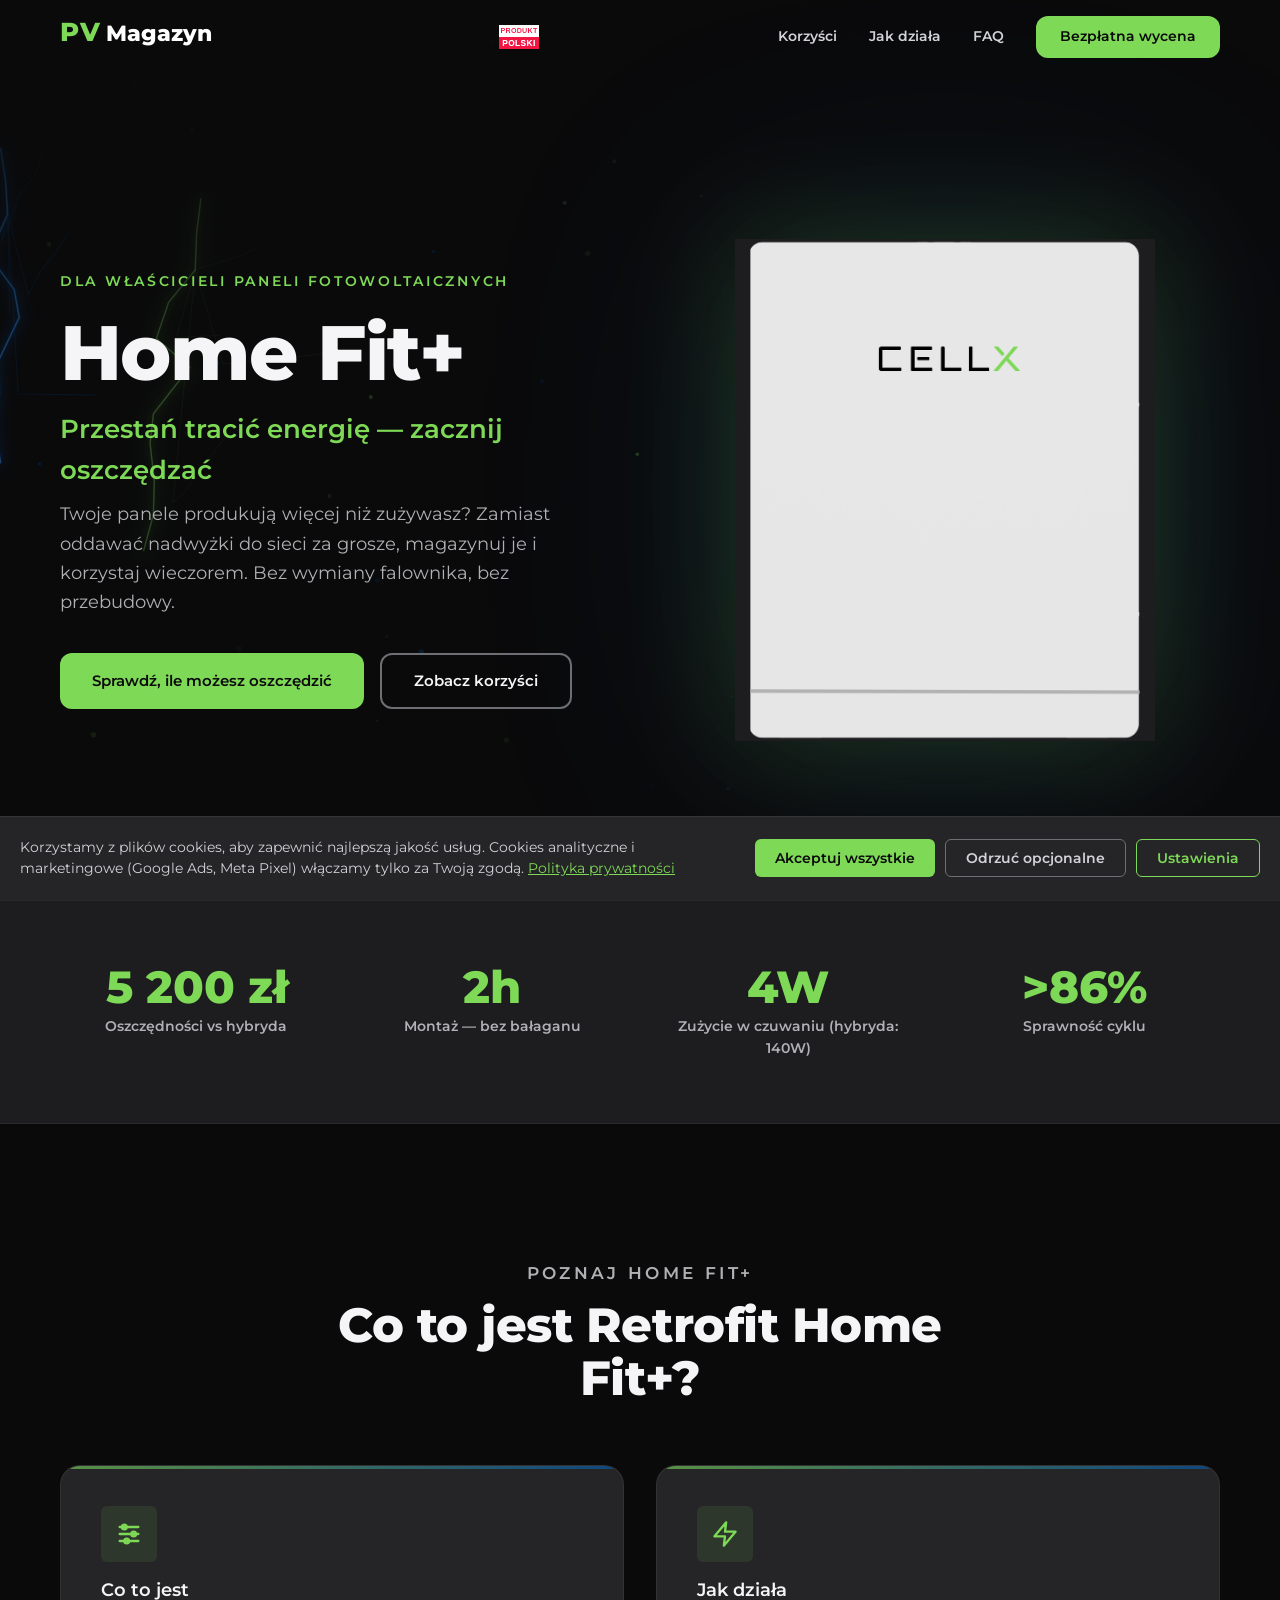
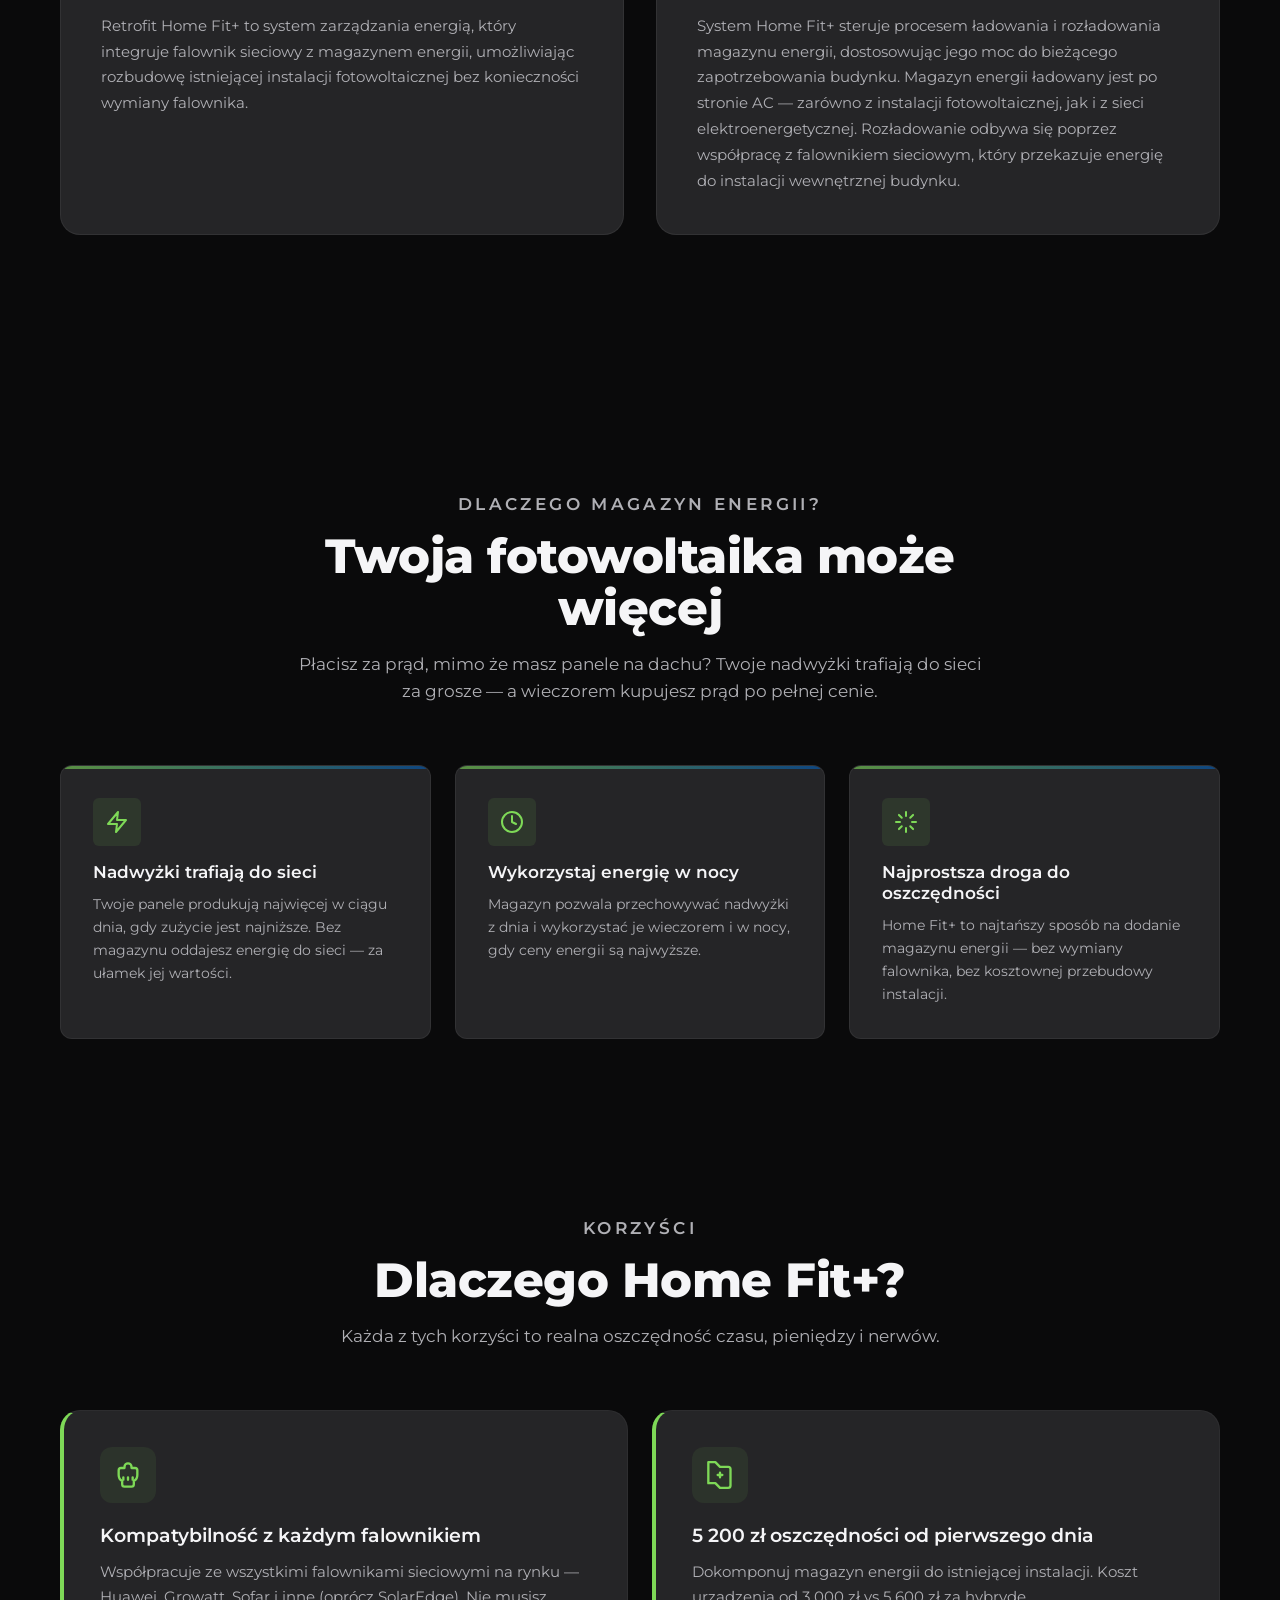
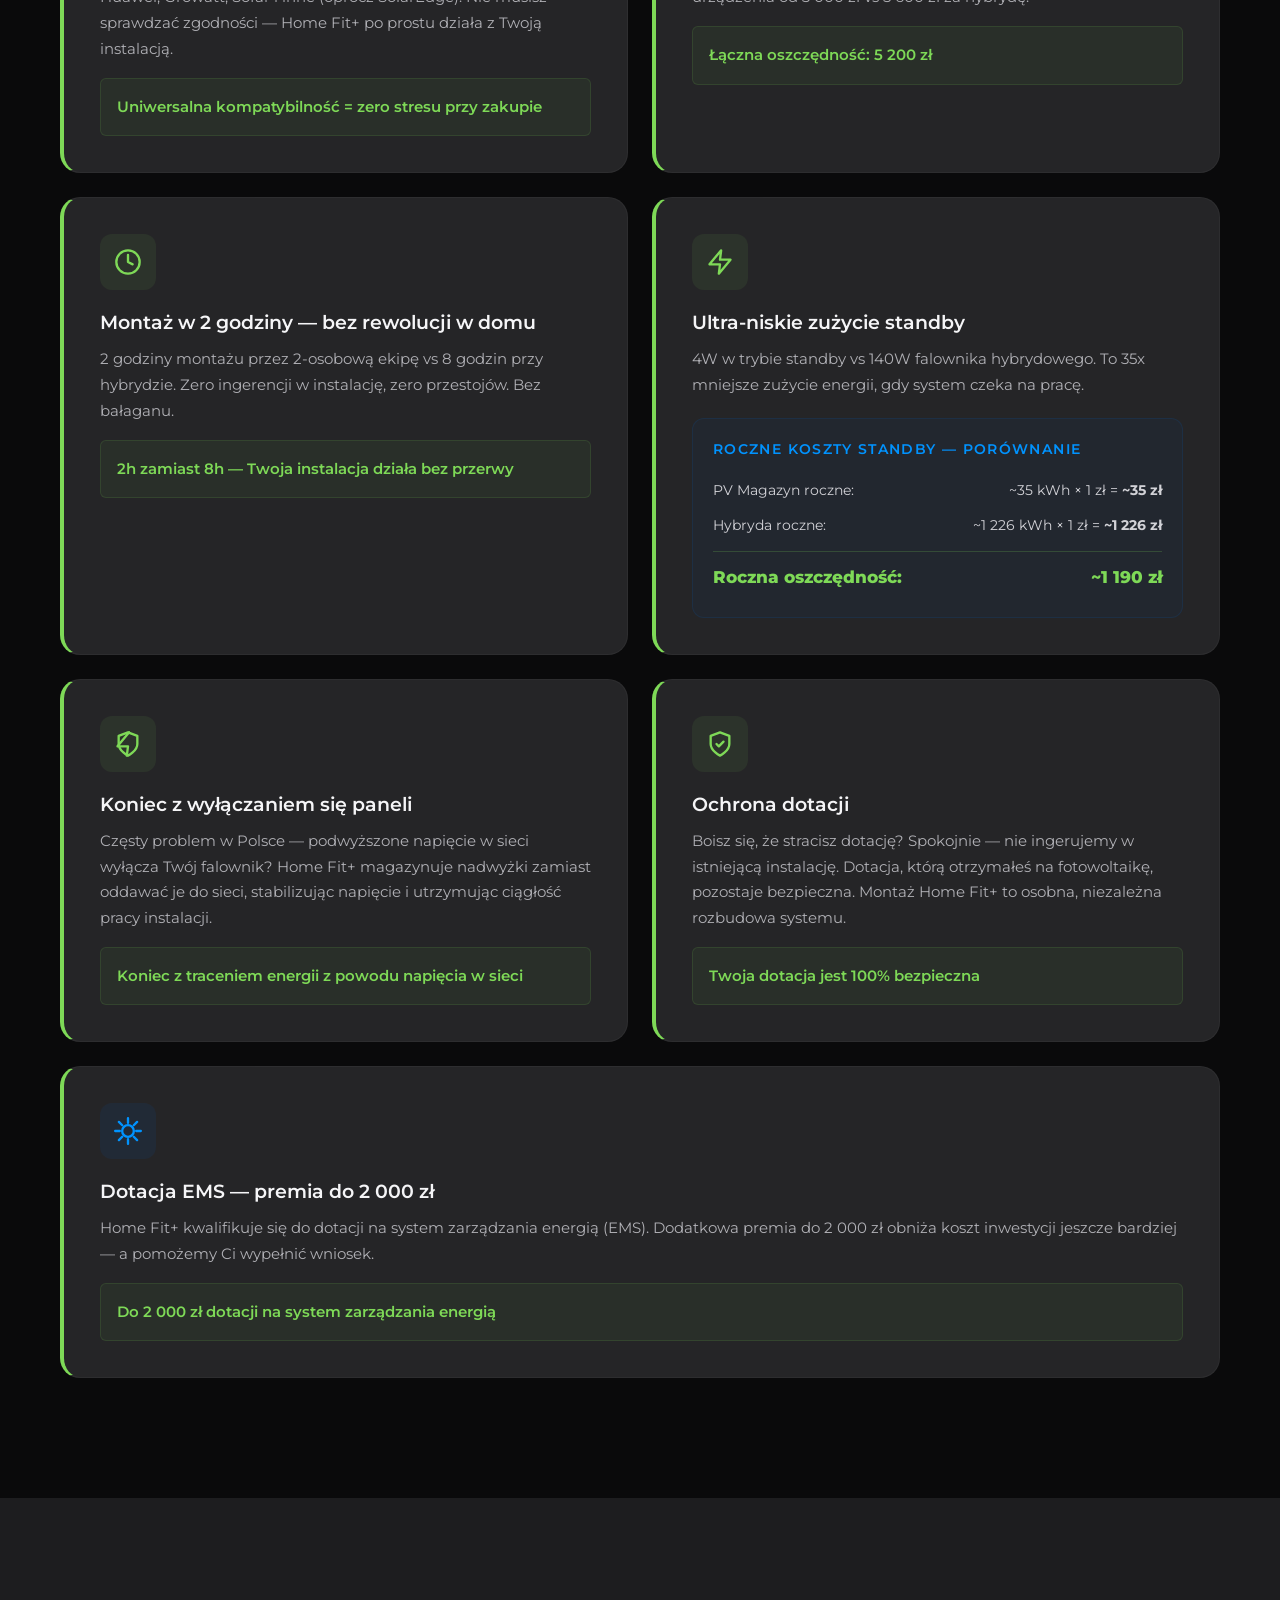
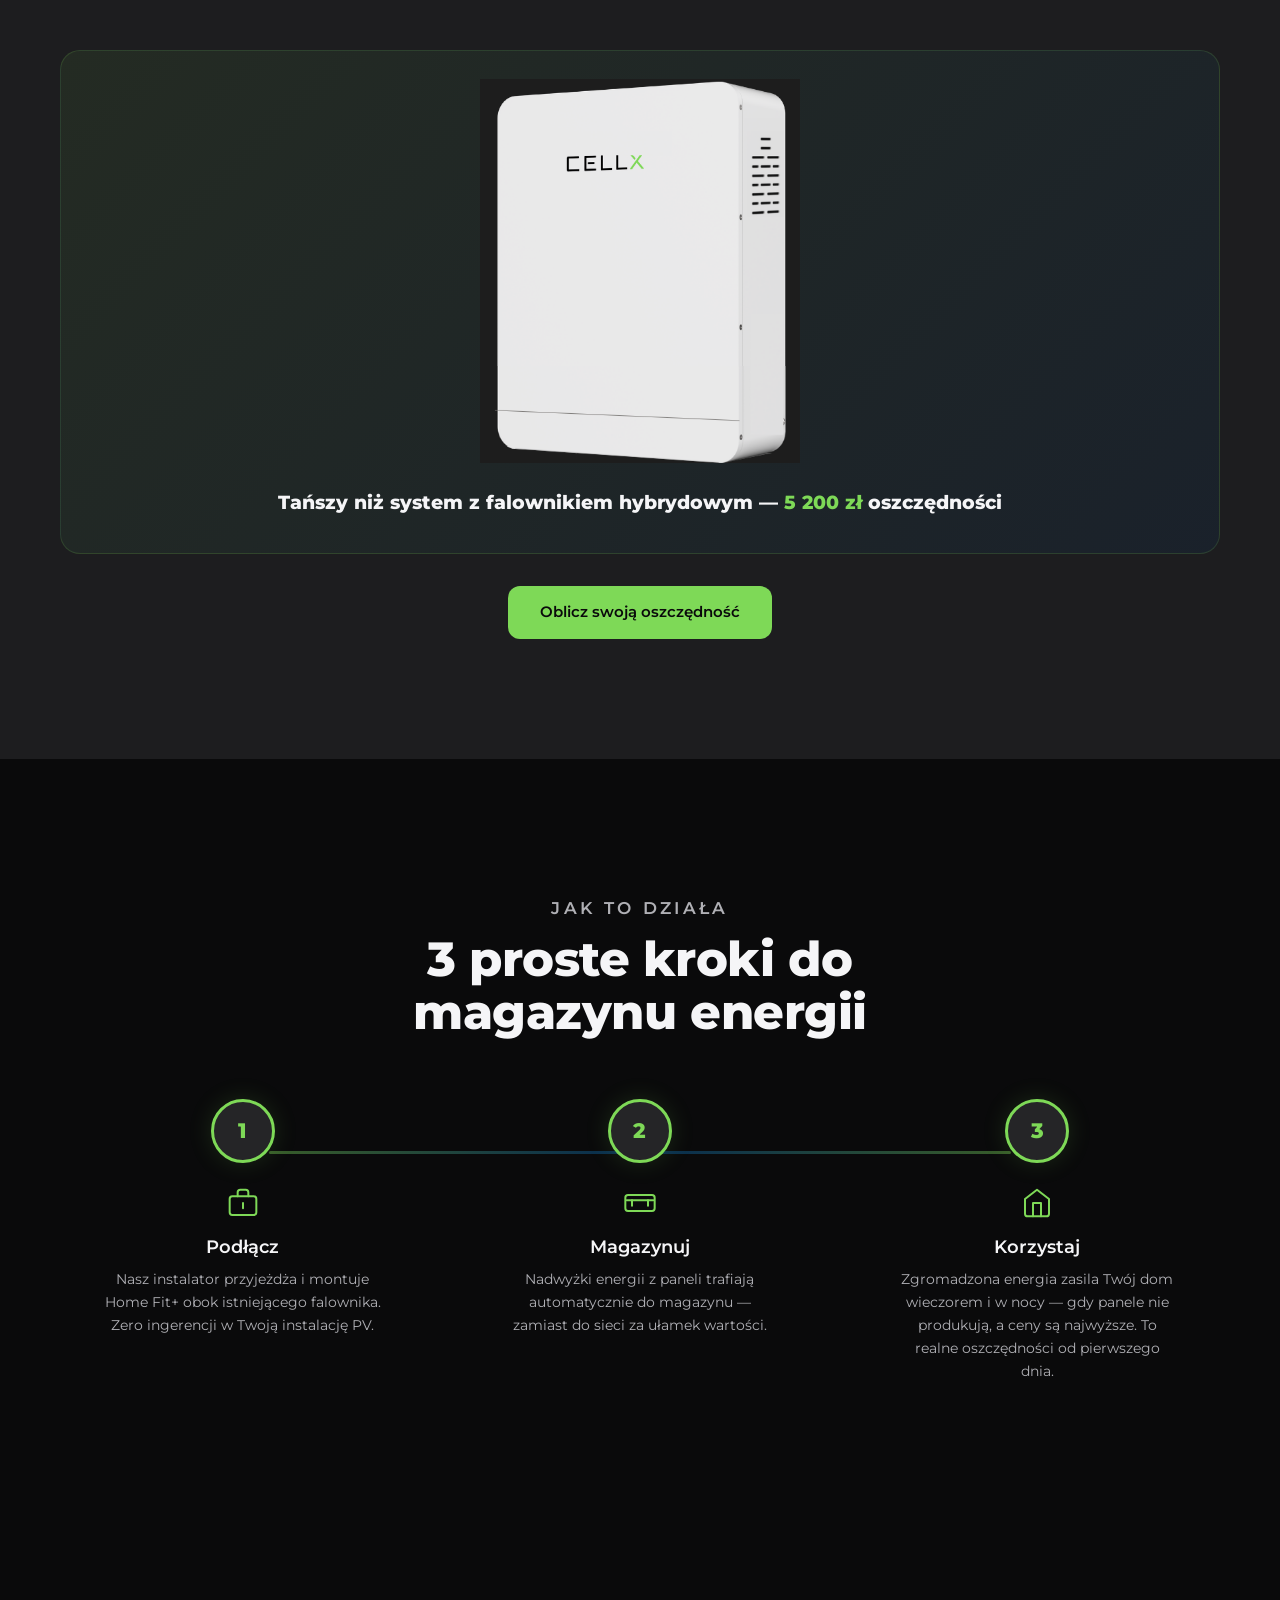
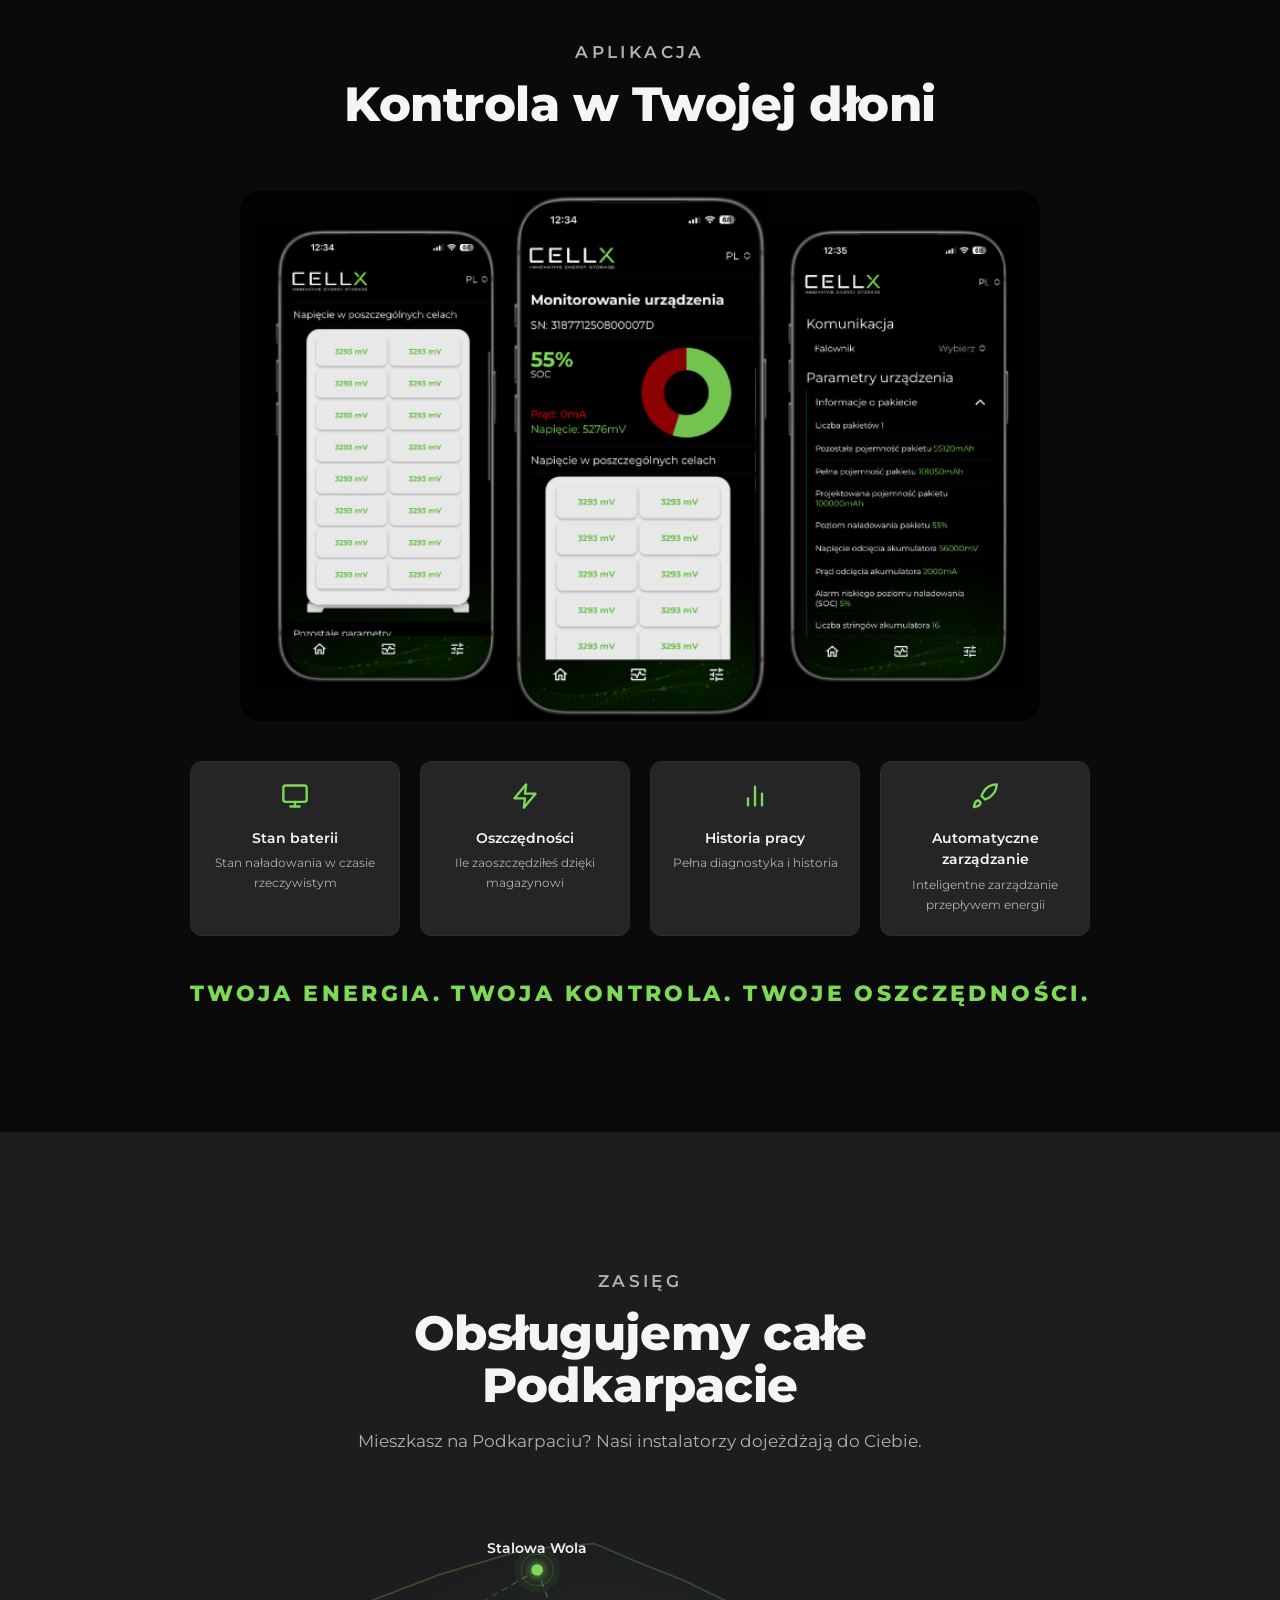
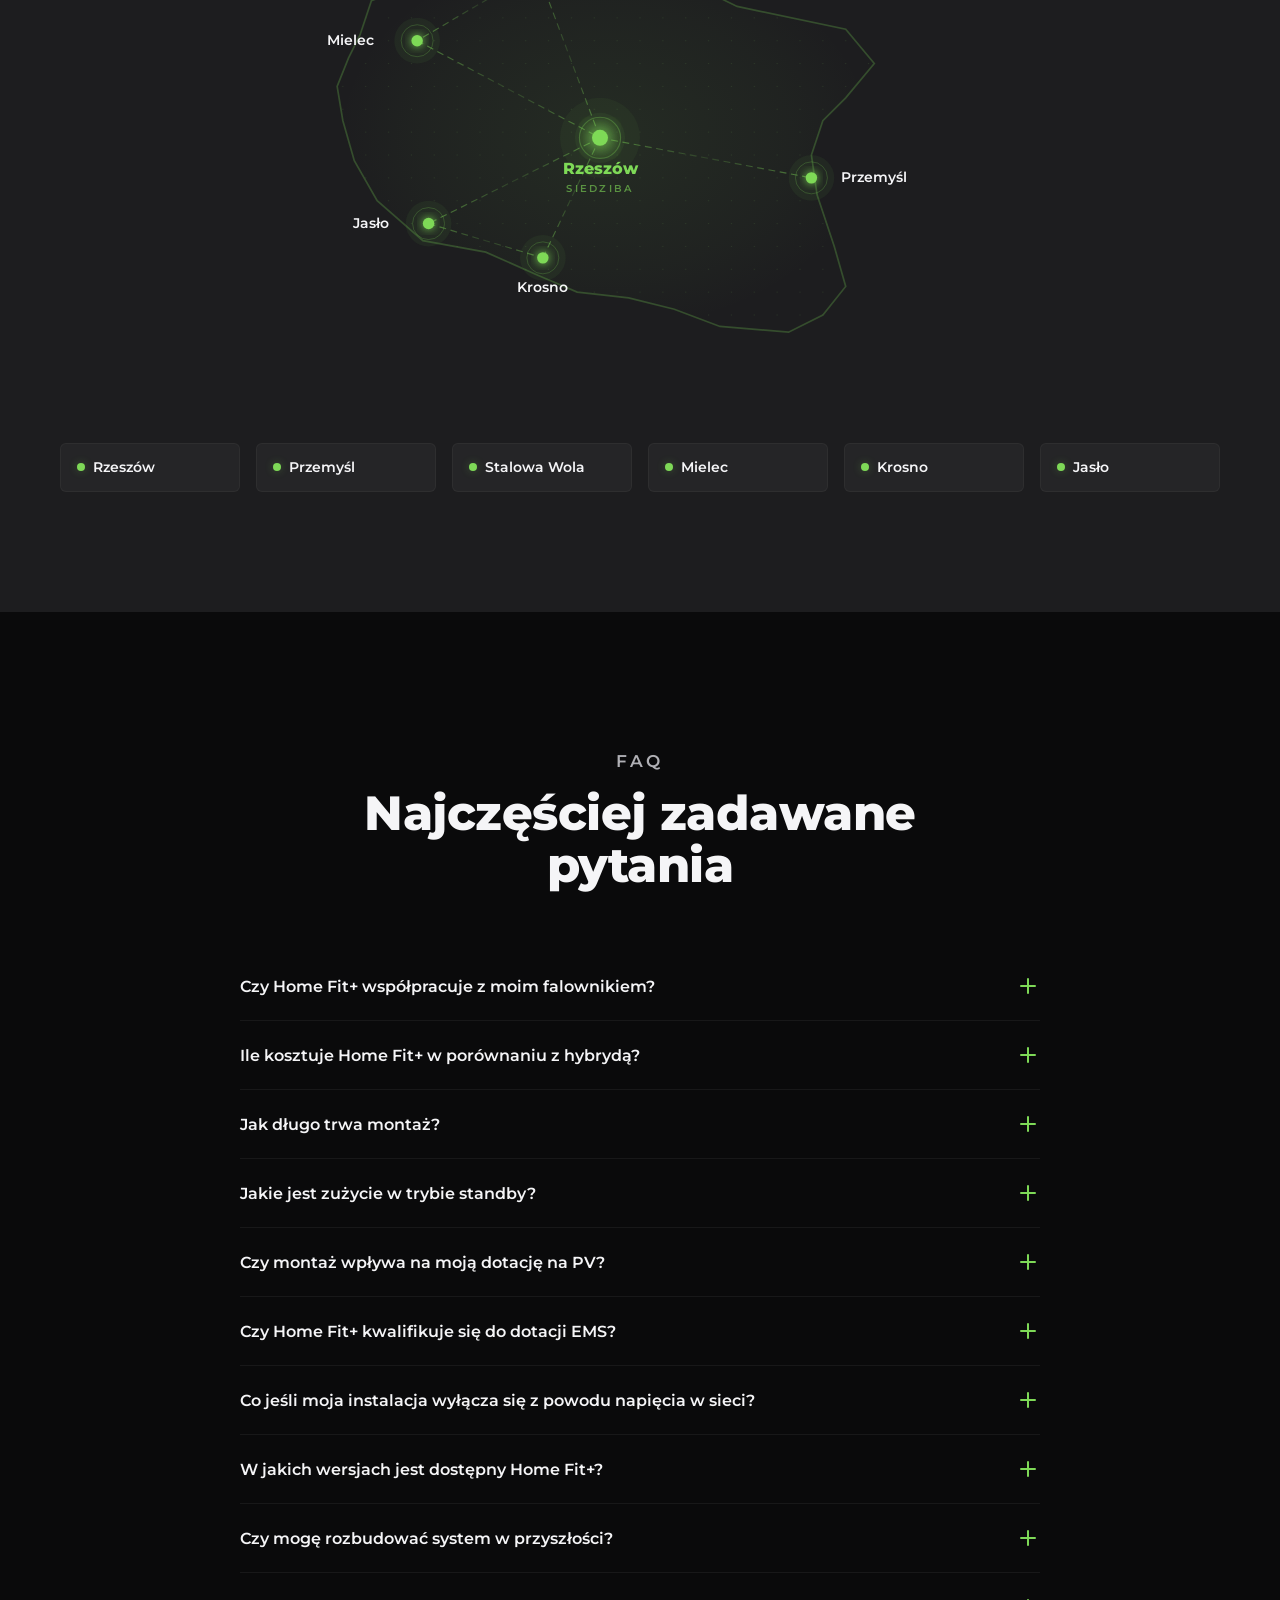
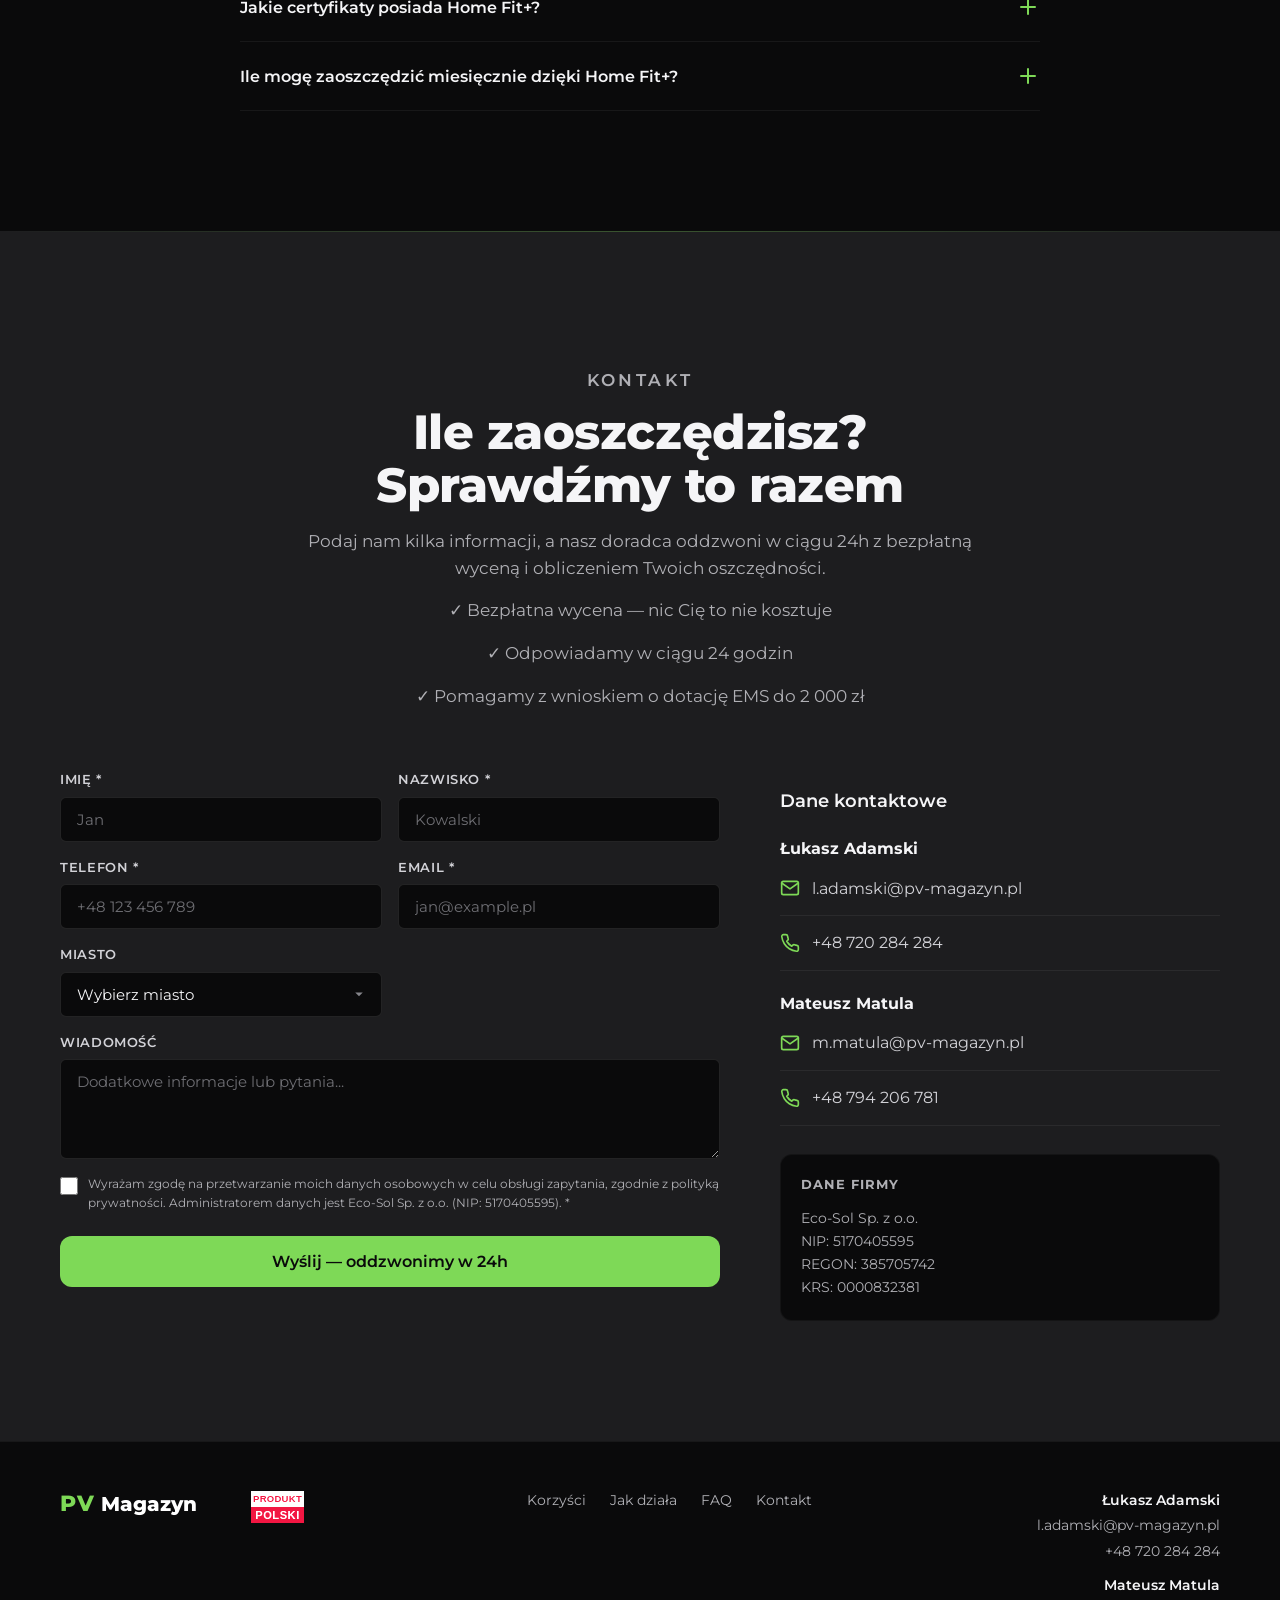
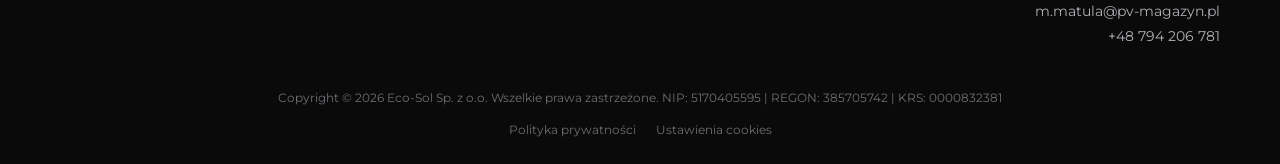
==== commit 5bcb67c0: "refactor: replace Polski Producent PNG logo with SVG (374KB → 0.7KB) Create vector SVG version of th" ====
--- a/index.html
+++ b/index.html
@@ -248,7 +248,7 @@
         <text x="58" y="30" font-family="Montserrat, sans-serif" font-weight="800" font-size="28" fill="#ffffff">Magazyn</text>
       </svg>
     </a>
-    <img src="assets/images/polskiproducentlogo.png" alt="Polski producent" class="polski-producent-logo polski-producent-logo--nav">
+    <img src="assets/images/polskiproducentlogo.svg" alt="Polski producent" class="polski-producent-logo polski-producent-logo--nav">
 
     <div class="nav-links">
       <a href="#korzysci">Korzyści</a>
@@ -939,7 +939,7 @@
             <text x="58" y="30" font-family="Montserrat, sans-serif" font-weight="800" font-size="28" fill="#ffffff">Magazyn</text>
           </svg>
         </a>
-        <img src="assets/images/polskiproducentlogo.png" alt="Polski producent" class="polski-producent-logo polski-producent-logo--footer">
+        <img src="assets/images/polskiproducentlogo.svg" alt="Polski producent" class="polski-producent-logo polski-producent-logo--footer">
       </div>
 
       <div class="footer-links">
